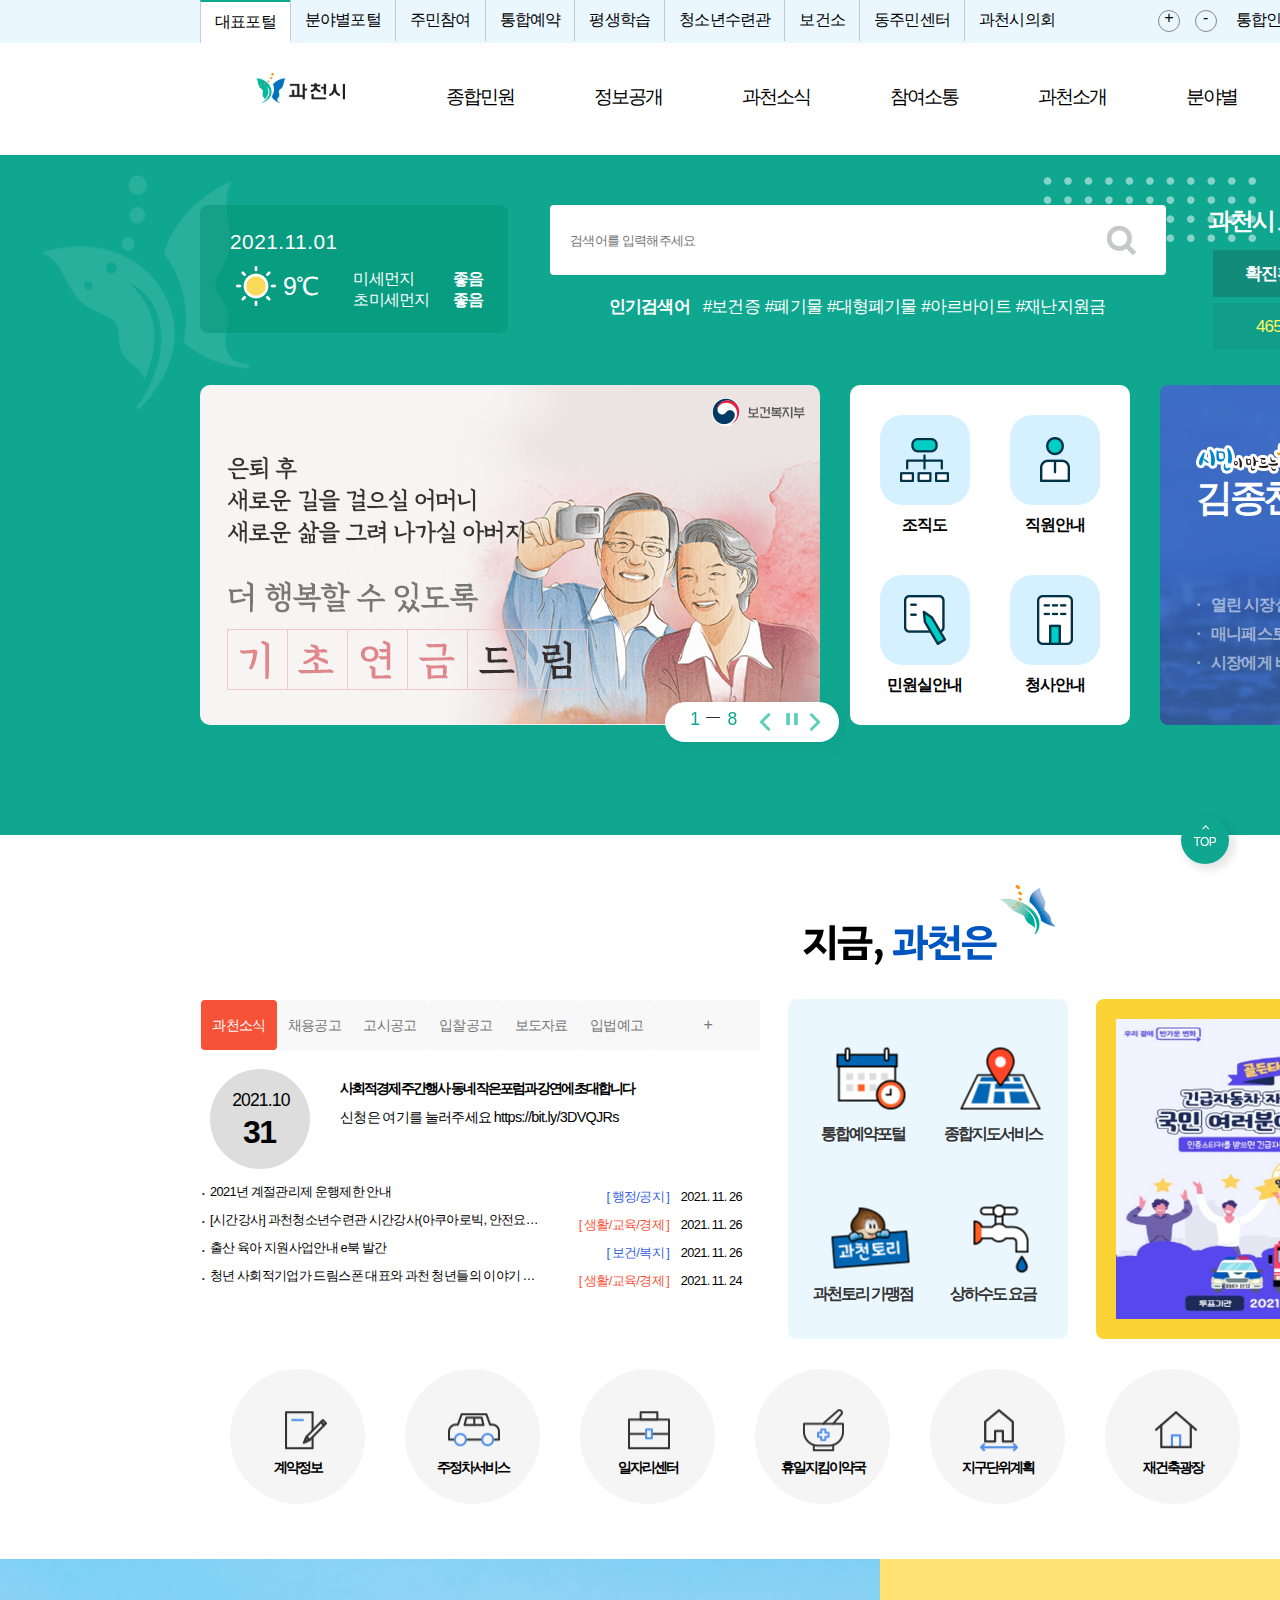
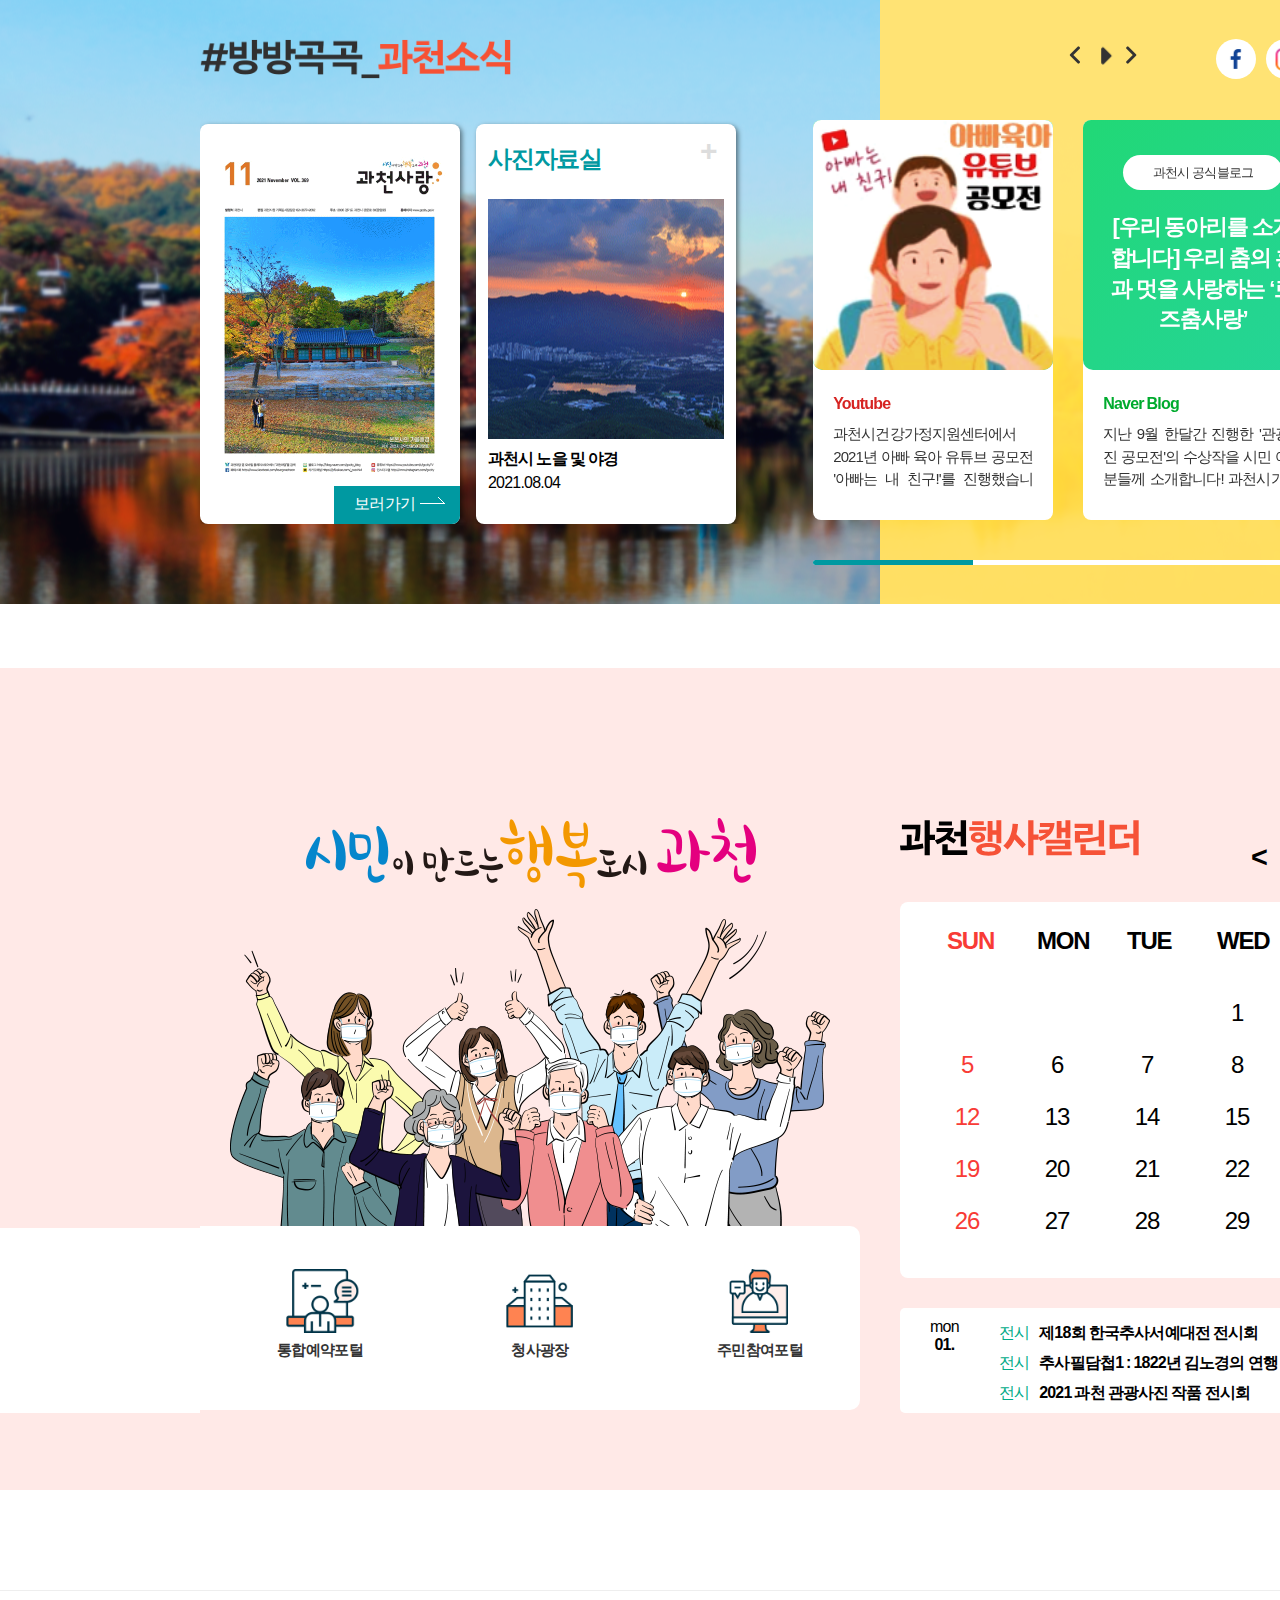
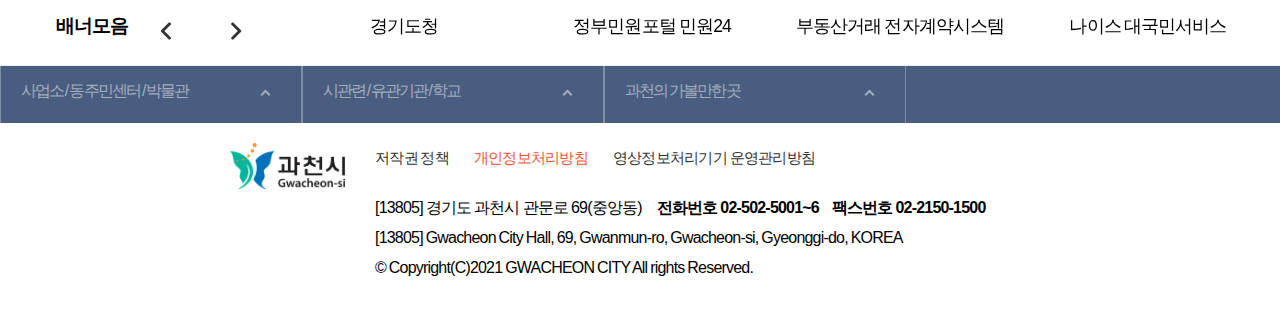
==== index.html @ 58f38789 "fist commit" ====
<!DOCTYPE html>
<html lang="ko">
<head>
    <meta charset="UTF-8">
    <meta http-equiv="X-UA-Compatible" content="IE=edge">
    <meta name="viewport" content="width=device-width, initial-scale=1.0">
    <title>과천시청</title>
    <link rel="shortcut icon" href="images/favicon.ico" type="image/x-icon">
    <link rel="stylesheet" href="https://maxcdn.bootstrapcdn.com/font-awesome/4.7.0/css/font-awesome.min.css">
    <link rel="stylesheet" href="css/reset.css">
    <link rel="stylesheet" href="js/jquery.bxslider.css">
    <link rel="stylesheet" href="css/layout.css">
    <link rel="stylesheet" href="css/style.css">
    <link rel="stylesheet" href="css/responsive.css">
    <script src="https://ajax.googleapis.com/ajax/libs/jquery/1.11.3/jquery.min.js"></script>
    <script src="js/jquery.bxslider.js"></script>
    <script src="js/calendar.js"></script>
    <script src="js/main.js"></script>
    <script src="js/responsive.js"></script>
<!--[if lt IE 9]>
<script src="js/html5shiv.js"></script>
<script src="js/responsive.js"></script>
<![endif]-->
<!-- <link rel="stylesheet" href="css/style.css"> -->
</head>
<body>
    <div id="wrap" >
        <div id="gnb_wrap">
            <div class="container cf">
                <div class="inner_wrap">
                    <div class="pos_left fl">
                        <dl class="cf">
                            <dt class="fl"><button class='hide'>포털사이트</button></dt>
                            <dd class="fl">
                                <a href="#" class="hide"><span>대표포털</span></ah>
                                <ul class="cf">
                                    <li><a href="#"><span class="on">대표포털</span></a></li>
                                    <li><a href="#"><span>분야별포털</span></a></li>
                                    <li><a href="#"><span>주민참여</span></a></li>
                                    <li><a href="#"><span>통합예약</span></a></li>
                                    <li><a href="#"><span>평생학습</span></a></li>
                                    <li><a href="#"><span>청소년수련관</span></a></li>
                                    <li><a href="#"><span>보건소</span></a></li>
                                    <li><a href="#"><span>동주민센터</span></a></li>
                                    <li><a href="#"><span>과천시의회</span></a></li>
                                </ul>
                            </dd>
                        </dl>           
                    </div>
                    <div class="pos_right fr">
                        <div class="zoom_control fl">
                            <a href="#"><span>+</span></a>
                            <a href="#"><span>-</span></a>
                        </div>
                        <ul class="gnb_func fr cf">
                            <li class="fl"><a href="#"><span>통합인증</span></a></li>
                            <li class="fl"><a href="#"><span>이용안내</span></a></li>
                            <li class="fl"><a href="#"><span>자주찾는메뉴</span></a></li>
                            <li class="fl">
                                <div class="gnb_nav fr close">
                                    <dl>
                                        <dt>
                                            <button>
                                                언어선택
                                            </button>
                                        </dt>
                                        <dd class="hide">
                                            <ul class="cf">
                                                <li><a href="#"><span>English</span></a></li>
                                                <li><a href="#"><span>中国语</span></a></li>
                                                <li><a href="#"><span>日本語</span></a></li>
                                            </ul>
                                        </dd>
                                    </dl>
                                </div>
                            </li>
                        </ul>
                        
                    </div>
                </div>
            </div>
        </div><!-- <end> gnb_wrap -->
        <div id="header">
            <div class="container">
                <div class="inner_wrap">
                    <div id="nav" class="cf">
                        <div id="lnb_wrap" class="lnb_wrap cf">
                            <div class="left_side">

                                <h1 class="logo fl"><a href="#"><span>과천시청</span></a></h1>
                                <h2 class="blind">
                                메뉴구성</h2>
                                    
                                    <div class="blind">
                                        <span>통화인증</span>
                                        <span>이용안내</span>
                                        <span>자주찾는메뉴</span>
                                        <span class="on">언어선택</span>
                                    </div>

                                <ul class="menu_depth1 fl cf">
                                    <li class="menu01 depth1_li fl"><a href="#"><span class="li-depth01">종합민원</span></a>
                                        <div class="inner_menu">
                                            <div class="inner">
                                                <div class="main_tit">
                                                    <h3>종합민원</h3>
                                                    <span>시민이 만드는 행복도시 과천!</span>
                                                </div>
                                                <div class="menu_depth2 cf">
                                                    <div class="depth2_list01">
                                                        <div class="depth2_tit fl"><a href="#"><span class="tit">민원안내</span></a></div>
                                                        <ul class="fl">
                                                            <li class="depth3 fl"><a href="#"><span>업무별전화번호</span></a></li>
                                                            <li class="depth3 fl"><a href="#"><span>민원실 안내</span></a></li>
                                                            <li class="depth3 fl"><a href="#"><span>무인발급기이용안내</span></a></li>
                                                            <li class="depth3 fl"><a href="#"><span>주민등록민원</span></a></li>
                                                            <li class="depth3 fl"><a href="#"><span>어디서나 민원</span></a></li>
                                                            <li class="depth3 fl"><a href="#"><span>가족관계등록민원</span></a></li>
                                                            <li class="depth3 fl"><a href="#"><span>아름다운 배려창구 및 사전심사청구제</span></a></li>
                                                            <li class="depth3 fl"><a href="#"><span>정보통신사용전검사</span></a></li>
                                                            <li class="depth3 fl"><a href="#"><span>민원서식자료실</span></a></li>
                                                            <li class="depth3 fl"><a href="#"><span>민원처리에 관한 법률</span></a></li>
                                                        </ul>
                                                    </div>
                                                    <div class="depth2_list02">
                                                        <div class="depth2_tit fl"><a href="#"><span class="tit">여권민원</span></a></div>
                                                        <ul class="fl">
                                                            <li class="depth3 fl">
                                                                <a href="#"><span> 여권발급안내</span></a>
                                                            </li>
                                                            <li class="depth3 fl">
                                                                <a href="#"><span> 사진규정</span></a>
                                                            </li>
                                                            <li class="depth3 fl">
                                                                <a href="#"><span> 여권재발급</span></a>
                                                            </li>
                                                            <li class="depth3 fl">
                                                                <a href="#"><span> 여권기재사항변경</span></a>
                                                            </li>
                                                            <li class="depth3 fl">
                                                                <a href="#"><span> 여권신청/습득조회</span></a>
                                                            </li>
                                                            <li class="depth3 fl">
                                                                <a href="#"><span> 여권서식</span></a>
                                                            </li>
                                                            <li class="depth3 fl">
                                                                <a href="#"><span> 비자발급안내</span></a>
                                                            </li>
                                                        </ul>
                                                    </div>
                                                    <div class="depth2_list03">
                                                        <div class="depth2_tit fl"><a href="#"><span class="tit">차량등록</span></a></div>
                                                        <ul class="fl">
                                                        </ul>
                                                    </div>
                                                    <div class="depth2_list04">
                                                        <div class="depth2_tit fl"><a href="#"><span class="tit">민원상담신고</span></a></div>
                                                        <ul class="fl">
                                                            <li class="depth3 fl"><a href="#"><span>민원상담신고 </span></a></li>
                                                            <li class="depth3 fl"><a href="#"><span>무료 민원 상담 신청 </span></a></li>
                                                            <li class="depth3 fl"><a href="#"><span> 행정규제 개혁</span></a></li>
                                                            <li class="depth3 fl"><a href="#"><span> 공직자갑질·부조리신고</span></a></li>
                                                            <li class="depth3 fl"><a href="#"><span> 청탁금지법위반신고</span></a></li>
                                                            <li class="depth3 fl"><a href="#"><span> 공익신고</span></a></li>
                                                            <li class="depth3 fl"><a href="#"><span> 클린신고센터(공무원전용신고센터)</span></a></li>
                                                            <li class="depth3 fl"><a href="#"><span> 예산낭비신고센터</span></a></li>
                                                            <li class="depth3 fl"><a href="#"><span> 환경신문고</span></a></li>
                                                            <li class="depth3 fl"><a href="#"><span>부동산 불법거래 신고 </span></a></li>
                                                            <li class="depth3 fl"><a href="#"><span> 과거사 진실규명 신청</span></a></li>
                                                        </ul>
                                                    </div>
                                                    <div class="depth2_list05">
                                                        <div class="depth2_tit fl"><a href="#"><span class="tit">전자민원</span></a></div>
                                                        <ul class="fl">
                                                            <li class="depth3 fl">
                                                                <a href="#"><span>전자민원 안내 </span></a>
                                                            </li>
                                                            <li class="depth3 fl">
                                                                <a href="#"><span>정부24 </span></a>
                                                            </li>
                                                            <li class="depth3 fl">
                                                                <a href="#"><span> 문서24</span></a>
                                                            </li>
                                                            <li class="depth3 fl">
                                                                <a href="#"><span> 국민신문고</span></a>
                                                            </li>
                                                            <li class="depth3 fl">
                                                                <a href="#"><span>안전신문고 </span></a>
                                                            </li>
                                                            <li class="depth3 fl">
                                                                <a href="#"><span>서식민원 처리공개 </span></a>
                                                            </li>
                                                            <li class="depth3 fl">
                                                                <a href="#"><span>새올전자민원창구 </span></a>
                                                            </li>
                                                            <li class="depth3 fl">
                                                                <a href="#"><span> 온라인 행정심판</span></a>
                                                            </li>
                                                        </ul>
                                                    </div>
                                                </div>
                                            </div>
                                        </div>
                                    </li> 
                                    <li class="menu02 depth1_li fl"><a href="#"><span class="li-depth01">정보공개</span></a>
                                        <div class="inner_menu">
                                            <div class="inner">
                                                <div class="main_tit">
                                                    <h3>정보공개</h3>
                                                    <span>시민이 만드는 행복도시 과천!</span>
                                                </div>
                                                <div class="menu_depth2 cf">
                                                    <div class="depth2_lsit01">
                                                        <div class="depth2_tit fl"><a href="#"><span>행정정보</span></a></div>
                                                        <ul class="fl">
                                                            <li class="depth3 fl">
                                                                <a href="#"><span>주요업무 시행계획 및 추진상황</span></a>
                                                            </li>
                                                            <li class="depth3 fl">
                                                                <a href="#"><span>행정정보공개 제도 안내</span></a>
                                                            </li>
                                                            <li class="depth3 fl">
                                                                <a href="#"><span>행정정보공개 목록</span></a>
                                                            </li>
                                                            <li class="depth3 fl">
                                                                <a href="#"><span>행정정보공개 신청 </span></a>
                                                            </li>
                                                            <li class="depth3 fl">
                                                                <a href="#"><span>사전정보공표 </span></a>
                                                            </li>
                                                            <li class="depth3 fl">
                                                                <a href="#"><span> 정보 목록(과천시 보유문서)</span></a>
                                                            </li>
                                                            <li class="depth3 fl">
                                                                <a href="#"><span>위원회 공개 </span></a>
                                                            </li>
                                                            <li class="depth3 fl">
                                                                <a href="#"><span> 감사결과 공개</span></a>
                                                            </li>
                                                            <li class="depth3 fl">
                                                                <a href="#"><span> 조직정보 공개</span></a>
                                                            </li>
                                                            <li class="depth3 fl">
                                                                <a href="#"><span> 공청회 결과보고</span></a>
                                                            </li>
                                                            <li class="depth3 fl">
                                                                <a href="#"><span> 행정심판 재결결과</span></a>
                                                            </li>
                                                            <li class="depth3 fl">
                                                                <a href="#"><span> 성과관리 평가결과</span></a>
                                                            </li>
                                                            <li class="depth3 fl">
                                                                <a href="#"><span> 행정서비스헌장</span></a>
                                                            </li>
                                                        </ul>
                                                    </div>
                                                    <div class="depth2_lsit02">
                                                        <div class="depth2_tit fl"><a href="#"><span>계약정보</span></a></div>
                                                        <ul class="fl">
                                                            <li class="depth3 fl">
                                                                <a href="#"><span>발주계획</span></a>
                                                            </li>
                                                            <li class="depth3 fl">
                                                                <a href="#"><span>자체발주계획</span></a>
                                                            </li>
                                                            <li class="depth3 fl">
                                                                <a href="#"><span>사전규격 공개</span></a>
                                                            </li>
                                                            <li class="depth3 fl">
                                                                <a href="#"><span>입찰정보</span></a>
                                                            </li>
                                                            <li class="depth3 fl">
                                                                <a href="#"><span>계약정보</span></a>
                                                            </li>
                                                            <li class="depth3 fl">
                                                                <a href="#"><span>대금지급</span></a>
                                                            </li>
                                                            <li class="depth3 fl">
                                                                <a href="#"><span>공기업특별회계</span></a>
                                                            </li>
                                                            <li class="depth3 fl">
                                                                <a href="#"><span>제안서평가점수공개</span></a>
                                                            </li>
                                                            <li class="depth3 fl">
                                                                <a href="#"><span>계약자료실</span></a>
                                                            </li>
                                                            <li class="depth3 fl">
                                                                <a href="#"><span>국가종합전자조달</span></a>
                                                            </li>
                                                        </ul>
                                                    </div>
                                                    <div class="depth2_lsit03">
                                                        <div class="depth2_tit fl"><a href="#"><span>재정정보</span></a></div>
                                                        <ul class="fl">
                                                            <li class="depth3 fl">
                                                                <a href="#"><span>재정공시</span></a>
                                                            </li>
                                                            <li class="depth3 fl">
                                                                <a href="#"><span>예산현황(예산서)</span></a>
                                                            </li>
                                                            <li class="depth3 fl">
                                                                <a href="#"><span>결산현황(결산서)</span></a>
                                                            </li>
                                                            <li class="depth3 fl">
                                                                <a href="#"><span>자금운용현황</span></a>
                                                            </li>
                                                            <li class="depth3 fl">
                                                                <a href="#"><span>세입현황</span></a>
                                                            </li>
                                                            <li class="depth3 fl">
                                                                <a href="#"><span>세출현황</span></a>
                                                            </li>
                                                            <li class="depth3 fl">
                                                                <a href="#"><span>지출정보</span></a>
                                                            </li>
                                                            <li class="depth3 fl">
                                                                <a href="#"><span>업무추진비</span></a>
                                                            </li>
                                                            <li class="depth3 fl">
                                                                <a href="#"><span>예산자료실</span></a>
                                                            </li>
                                                            <li class="depth3 fl">
                                                                <a href="#"><span>공공시설 운영현황</span></a>
                                                            </li>
                                                            <li class="depth3 fl">
                                                                <a href="#"><span>중기지방재정</span></a>
                                                            </li>
                                                            <li class="depth3 fl">
                                                                <a href="#"><span>투자심사</span></a>
                                                            </li>
                                                        </ul>
                                                    </div>
                                                    <div class="depth2_lsit04">
                                                        <div class="depth2_tit fl"><a href="#"><span>재정정보(공기업)</span></a></div>
                                                        <ul class="fl">
                                                            <li class="depth3 fl">
                                                                <a href="#"><span>상수도사업 특별회계</span></a>
                                                            </li>
                                                            <li class="depth3 fl">
                                                                <a href="#"><span>하수도사업 특별회계</span></a>
                                                            </li>
    
                                                        </ul>
                                                    </div>
                                                    <div class="depth2_lsit05">
                                                        <div class="depth2_tit fl"><a href="#"><span>정보열람</span></a></div>
                                                        <ul class="fl">
                                                            <li class="depth3 fl">
                                                                <a href="#"><span>자치법규정보</span></a>
                                                            </li>
                                                            <li class="depth3 fl">
                                                                <a href="#"><span>연구용역보고서</span></a>
                                                            </li>
                                                            <li class="depth3 fl">
                                                                <a href="#"><span>의회 업무보고 자료</span></a>
                                                            </li>
                                                            <li class="depth3 fl">
                                                                <a href="#"><span>공유재산 정보공개</span></a>
                                                            </li>
                                                            <li class="depth3 fl">
                                                                <a href="#"><span>월별 전력사용량</span></a>
                                                            </li>
                                                            <li class="depth3 fl">
                                                                <a href="#"><span>영조물 배상공제</span></a>
                                                            </li>
                                                            <li class="depth3 fl">
                                                                <a href="#"><span>개인정보목적 외 이용·제3자제공</span></a>
                                                            </li>
                                                        </ul>
                                                    </div>
                                                    <div class="depth2_lsit06">
                                                        <div class="depth2_tit fl"><a href="#"><span>정책실명제</span></a></div>
                                                        <ul class="fl">
                                                            <li class="depth3 fl"><a href="#"><span>정책실명제도 안내</span></a></li>
                                                            <li class="depth3 fl"><a href="#"><span>정책실명제 공개목록</span></a></li>
                                                            <li class="depth3 fl"><a href="#"><span>국민신청실명제</span></a></li>
                                                        </ul>
                                                    </div>
                                                    <div class="depth2_lsit06">
                                                        <div class="depth2_tit fl"><a href="#"><span>지방공기업</span></a></div>
                                                        <ul class="fl">
                                                            <li class="depth3 fl"><a href="#"><span>지방공기업이란</span></a></li>
                                                            <li class="depth3 fl"><a href="#"><span>지방공기업현황</span></a></li>
                                                            <li class="depth3 fl"><a href="#"><span>국민신청실명제</span></a></li>
                                                        </ul>
                                                    </div>
                                                    <div class="depth2_lsit06">
                                                        <div class="depth2_tit fl"><a href="#"><span>과천통계</span></a></div>
                                                        <ul class="fl">
                                                            <li class="depth3 fl"><a href="#"><span>주민등록 인구현황</span></a></li>
                                                            <li class="depth3 fl"><a href="#"><span>통계조사보고서</span></a></li>
                                                            <li class="depth3 fl"><a href="#"><span>과천통계DB</span></a></li>
                                                            <li class="depth3 fl"><a href="#"><span>인사통계</span></a></li>
                                                            <li class="depth3 fl"><a href="#"><span>경기도 민생범죄통계</span></a></li>
                                                        </ul>
                                                    </div>
                                                    <div class="depth2_lsit06">
                                                        <div class="depth2_tit fl"><a href="#"><span>공공데이터제공</span></a></div>
                                                        <ul class="fl">
                                                            <li class="depth3 fl"><a href="#"><span>공공데이터 제공 안내</span></a></li>
                                                            <li class="depth3 fl"><a href="#"><span>공공데이터포털</span></a></li>
                                                            <li class="depth3 fl"><a href="#"><span>지방행정개방포털</span></a></li>
                                                            <li class="depth3 fl"><a href="#"><span>경기도 공공데이터공개포털</span></a></li>
                                                        </ul>
                                                    </div>
                                                </div>
                                            </div>
                                        </div>
                                    </li> 
                                    <li class="menu03 depth1_li fl"><a href="#"><span class="li-depth01">과천소식</span></a>
                                        <div class="inner_menu">
                                            <div class="inner">
                                                <div class="main_tit">
                                                    <h3>과천소식</h3>
                                                    <span>시민이 만드는 행복도시 과천!</span>
                                                </div>
                                                <div class="menu_depth2 cf">
                                                    <div class="depth2_lsit01">
                                                        <div class="depth2_tit fl"><a href="#"><span>알림마당</span></a></div>
                                                        <ul class="fl">
                                                            <li class="depth3 fl">
                                                                <a href="#"><span>과천소식</span></a>
                                                            </li>
                                                            <li class="depth3 fl">
                                                                <a href="#"><span>행사일정</span></a>
                                                            </li>
                                                            <li class="depth3 fl">
                                                                <a href="#"><span>채용정보</span></a>
                                                            </li>
                                                            <li class="depth3 fl">
                                                                <a href="#"><span>고시/공고</span></a>
                                                            </li>
                                                            <li class="depth3 fl">
                                                                <a href="#"><span>입법예고</span></a>
                                                            </li>
                                                            <li class="depth3 fl">
                                                                <a href="#"><span>입찰공고</span></a>
                                                            </li>
                                                            <li class="depth3 fl">
                                                                <a href="#"><span>보도자료</span></a>
                                                            </li>
                                                        </ul>
                                                    </div>
                                                    <div class="depth2_lsit02">
                                                        <div class="depth2_tit fl"><a href="#"><span>관천 사진자료실</span></a></div>
                                                        <ul class="fl"></ul>
                                                    </div>
                                                    <div class="depth2_lsit03">
                                                        <div class="depth2_tit fl"><a href="#"><span>시정간행물</span></a></div>
                                                        <ul class="fl">
                                                            <li class="depth3 fl">
                                                                <a href="#"><span>시정소식지</span></a>
                                                            </li>
                                                            <li class="depth3 fl">
                                                                <a href="#"><span>시보</span></a>
                                                            </li>
                                                            <li class="depth3 fl">
                                                                <a href="#"><span>시정백서</span></a>
                                                            </li>
                                                            <li class="depth3 fl">
                                                                <a href="#"><span>온라인반상회</span></a>
                                                            </li>
                                                            <li class="depth3 fl">
                                                                <a href="#"><span>과천 생활안내</span></a>
                                                            </li>
                                                        </ul>
                                                    </div>
                                                    <div class="depth2_lsit04">
                                                        <div class="depth2_tit fl"><a href="#"><span>코로나19 신속 대응</span></a></div>
                                                        <ul class="fl">
                                                            <li class="depth3 fl">
                                                                <a href="#"><span>확진자 동선 공개</span></a>
                                                            </li>
                                                            <li class="depth3 fl">
                                                                <a href="#"><span>코로나19 관련 신속 대응</span></a>
                                                            </li>
                                                            <li class="depth3 fl">
                                                                <a href="#"><span>선별진료소 운영</span></a>
                                                            </li>
                                                            <li class="depth3 fl">
                                                                <a href="#"><span>예방수칙 및 Q&A</span></a>
                                                            </li>
                                                            <li class="depth3 fl">
                                                                <a href="#"><span>안심콜(식품·공중위생업소)</span></a>
                                                            </li>
                                                        </ul>
                                                    </div>
                                                </div>
                                            </div>
                                        </div>
                                    </li> 
                                    <li class="menu04 depth1_li fl"><a href="#"><span class="li-depth01">참여소통</span></a>
                                        <div class="inner_menu">
                                            <div class="inner">
                                                <div class="main_tit">
                                                    <h3>참여소통</h3>
                                                    <span>시민이 만드는 행복도시 과천!</span>
                                                </div>
                                                <div class="menu_depth2 cf">
                                                    <div class="depth2_lsit01">
                                                        <div class="depth2_tit fl"><a href="#"><span>주민참여포털</span></a></div>
                                                        <ul class="fl"></ul>
                                                    </div>
                                                    <div class="depth2_lsit02">
                                                        <div class="depth2_tit fl"><a href="#"><span>열린게시판</span></a></div>
                                                        <ul class="fl">
                                                            <li class="depth3 fl">
                                                                <a href="#"><span>자유게시판</span></a>
                                                            </li>
                                                            <li class="depth3 fl">
                                                                <a href="#"><span>칭찬합시다</span></a>
                                                            </li>
                                                            <li class="depth3 fl">
                                                                <a href="#"><span>친절공미원</span></a>
                                                            </li>
                                                        </ul>
                                                    </div>
                                                    <div class="depth2_lsit03">
                                                        <div class="depth2_tit fl"><a href="#"><span>적극행정</span></a></div>
                                                        <ul class="fl">
                                                            <li class="depth3 fl">
                                                                <a href="#"><span>적극행정과 소극행정</span></a>
                                                            </li>
                                                            <li class="depth3 fl">
                                                                <a href="#"><span>적극행정 지원제도</span></a>
                                                            </li>
                                                            <li class="depth3 fl">
                                                                <a href="#"><span>적극행정 우수공무원 추천창구</span></a>
                                                            </li>
                                                        </ul>
                                                    </div>
                                                    <div class="depth2_lsit04">
                                                        <div class="depth2_tit fl"><a href="#"><span>과천시 인재은행</span></a></div>
                                                        <ul class="fl"></ul>
                                                    </div>
                                                    <div class="depth2_lsit05">
                                                        <div class="depth2_tit fl"><a href="#"><span>창의아이디어</span></a></div>
                                                        <ul class="fl">
                                                            <li class="depth3 fl">
                                                                <a href="#"><span>창의아이디어안내</span></a>
                                                            </li>
                                                            <li class="depth3 fl">
                                                                <a href="#"><span>창의아이디어제안</span></a>
                                                            </li>
                                                            <li class="depth3 fl">
                                                                <a href="#"><span>나의창의아이디어보기</span></a>
                                                            </li>
                                                            <li class="depth3 fl">
                                                                <a href="#"><span>채택제안 목록</span></a>
                                                            </li>
                                                        </ul>
                                                    </div>
                                                    <div class="depth2_lsit06">
                                                        <div class="depth2_tit fl"><a href="#"><span>행정모니터</span></a></div>
                                                        <ul class="fl">
                                                            <li class="depth3 fl">
                                                                <a href="#"><span>행정모니터</span></a>
                                                            </li>
                                                            <li class="depth3 fl">
                                                                <a href="#"><span>행정모니터 결과 공개</span></a>
                                                            </li>
                                                        </ul>
                                                    </div>
                                                    <div class="depth2_lsit07">
                                                        <div class="depth2_tit fl"><a href="#"><span>과천미래비전자문위원회</span></a></div>
                                                        <ul class="fl"></ul>
                                                    </div>
                                                </div>
                                            </div>
                                        </div>
                                    </li> 
                                    <li class="menu05 depth1_li fl"><a href="#"><span class="li-depth01">과천소개</span></a>
                                        <div class="inner_menu">
                                            <div class="inner">
                                                <div class="main_tit">
                                                    <h3>과천소개</h3>
                                                    <span>시민이 만드는 행복도시 과천!</span>
                                                </div>
                                                <div class="menu_depth2 cf">
                                                    <div class="depth2_lsit01">
                                                        <div class="depth2_tit fl"><a href="#"><span>열린시장실</span></a></div>
                                                        <ul class="fl"></ul>
                                                    </div>
                                                    <div class="depth2_lsit02">
                                                        <div class="depth2_tit fl"><a href="#"><span>시청안내</span></a></div>
                                                        <ul class="fl">
                                                            <li class="depth3 fl">
                                                                <a href="#"><span>조직도</span></a>
                                                            </li>
                                                            <li class="depth3 fl">
                                                                <a href="#"><span>업무/직원안내</span></a>
                                                            </li>
                                                            <li class="depth3 fl">
                                                                <a href="#"><span>청사안내</span></a>
                                                            </li>
                                                            <li class="depth3 fl">
                                                                <a href="#"><span>오시는 길</span></a>
                                                            </li>
                                                        </ul>
                                                    </div>
                                                    <div class="depth2_lsit03">
                                                        <div class="depth2_tit fl"><a href="#"><span>어제와오늘</span></a></div>
                                                        <ul class="fl">
                                                            <li class="depth3 fl"><a href="#"><span>연혁</span></a></li>
                                                            <li class="depth3 fl"><a href="#"><span>일반현황</span></a></li>
                                                            <li class="depth3 fl"><a href="#"><span>지명유래</span></a></li>
                                                            <li class="depth3 fl"><a href="#"><span>인물</span></a></li>
                                                        </ul>
                                                    </div>
                                                    <div class="depth2_lsit04">
                                                        <div class="depth2_tit fl"><a href="#"><span>과천비전2040</span></a></div>
                                                        <ul class="fl"></ul>
                                                    </div>
                                                    <div class="depth2_lsit05">
                                                        <div class="depth2_tit fl"><a href="#"><span>과천상징</span></a></div>
                                                        <ul class="fl">
                                                            <li class="depth3 fl"><a href="#"><span>시정구호 및 방침</span></a></li>
                                                            <li class="depth3 fl"><a href="#"><span>상징물</span></a></li>
                                                            <li class="depth3 fl"><a href="#"><span>과천시가</span></a></li>
                                                            <li class="depth3 fl"><a href="#"><span>과천시민현장</span></a></li>
                                                            <li class="depth3 fl"><a href="#"><span>자매도시</span></a></li>
                                                        </ul>
                                                    </div>
                                                    <div class="depth2_lsit06">
                                                        <div class="depth2_tit fl"><a href="#"><span>주민센터안내</span></a></div>
                                                        <ul class="fl"></ul>
                                                    </div>
                                                </div>
                                            </div>
                                        </div>
                                    </li> 
                                    <li class="menu06 depth1_li fl"><a href="#"><span class="li-depth01">분야별</span></a>
                                        <div class="inner_menu">
                                            <div class="inner">
                                                <div class="main_tit">
                                                    <h3>분야별</h3>
                                                    <span>시민이 만드는 행복도시 과천!</span>
                                                </div>
                                                <div class="menu_depth2 cf">
                                                    <ul>
                                                        <li class="item01"><a href="#"><em><img src="images/Field_menu_01.png" alt="기업/경제"></em></a>
                                                            <span>기업/경제</span></li>
                                                        <li class="item02"><a href="#"><em><img src="images/Field_menu_02.png" alt="교육/복지"></em></a>
                                                            <span>교육/복지</span></li>
                                                        <li class="item03"><a href="#"><em><img src="images/Field_menu_03.png" alt="도시/부동산"></em></a>
                                                            <span>도시/부동산</span></li>
                                                        <li class="item04"><a href="#"><em><img src="images/Field_menu_04.png" alt="차량/교통"></em></a>
                                                            <span>차량/교통</span></li>
    
                                                        <li class="item05 cb"><a href="#"><em><img src="images/Field_menu_05.png" alt="보건/위생"></em></a>
                                                            <span>보건/위생</span></li>
                                                        <li class="item06"><a href="#"><em><img src="images/Field_menu_06.png" alt="환경/생활"></em></a>
                                                            <span>환경/생활</span></li>
                                                        <li class="item07"><a href="#"><em><img src="images/Field_menu_07.png" alt="안전/민방위"></em></a>
                                                            <span>안전/민방위</span></li>
                                                        <li class="item08"><a href="#"><em><img src="images/Field_menu_08.png" alt="문화/관광/체육"></em></a>
                                                            <span>문화/관광/체육</span></li>
                                                    </ul>
                                                </div>
                                            </div>
                                        </div>
                                    </li>
                                    
                                </ul>
                            </div>
                            <div class="right_side">
                                <div class="aside fl">
                                    <button class="mymenu"><span>나만의메뉴</span></button>
                                    <button class="open_search"><span>검색</span></button>
                                    <a href="#" class="site_map">
                                        <span class="hide">사이트맵</span>
                                        <span></span>
                                        <span></span>
                                        <span></span>
                                    </a>
                                </div><!-- aside -->
                            </div>
                        </div><!-- lnb_wrap -->
                    </div>
                </div>
            </div>
        </div><!-- <end> header -->
        <div id="main_content">
                    <div class="visual_wrap">
                        <div class="container">
                            <div class="inner_wrap">
                                <div class="topinner cf">
                            <div class="main_weather">
                                <span class="date">
                                    2021.11.01
                                </span>
                                <div class="cf">
                                    <img src="images/img_weather_01.png" alt="맑음" class="fl">
                                    <strong class="fl">
                                         9℃
                                    </strong>
                                        <div class="dust fr">
                                            <dl>
                                                <dt>미세먼지</dt>
                                                <dd>좋음</dd>
                                                <dt>초미세먼지</dt>
                                                <dd>좋음</dd>
                                            </dl>
                                        </div>
                                </div>
                            </div>
                            <div class="main_corona">
                                <strong class="tit">과천시 코로나19 현황</strong>
                                <button>바로가기</button>
                                <table>
                                    <tr>
                                        <th>확진환자</th>
                                        <th>관내/관외</th>
                                        <th>해제/격리</th>
                                    </tr>
                                    <tr>
                                        <td><span>465명</span></td>
                                        <td><span>345명/120명</span></td>
                                        <td><span>436명/29명</span></td>
                                    </tr>
                                </table>
                            </div>
                            <div class="main_search">
                                <label class="blind" for="rsvtext">검색어 입력</label>
                                <input type="search" title="검색어입력" name="mansearch" id="rsvtext" placeholder="검색어를 입력해주세요">
                                <input type="submit" title="통합검색 새창이동" value="검색">
                                <div class="popular">
                                    <dl>
                                        <dt>인기검색어</dt>
                                        <dd>
                                            <a href="#"><span>보건증</span></a>
                                            <a href="#"><span>폐기물</span></a>
                                            <a href="#"><span>대형폐기물</span></a>
                                            <a href="#"><span>아르바이트</span></a>
                                            <a href="#"><span>재난지원금</span></a>
                                        </dd>
                                    </dl>
                                    
                                </div> 
                            </div>

                        </div>
                        <hr class="cb">
                        <div class="cf vis_intro">
                            <div class="main_slider fl">
                                <div class="slider">
                                    <ul class="cf bxslider">
                                        <li class="fl"><a href="#"><img src="images/main_slider/imgView_001.png" alt="#"></a></li>
                                        <li class="fl"><a href="#"><img src="images/main_slider/imgView_002.png" alt="#"></a></li>
                                        <li class="fl"><a href="#"><img src="images/main_slider/imgView_003.png" alt="#"></a></li>
                                        <li class="fl"><a href="#"><img src="images/main_slider/imgView_004.png" alt="#"></a></li>
                                        <li class="fl"><a href="#"><img src="images/main_slider/imgView_005.png" alt="#"></a></li>
                                        <li class="fl"><a href="#"><img src="images/main_slider/imgView_006.png" alt="#"></a></li>
                                        <li class="fl"><a href="#"><img src="images/main_slider/imgView_007.png" alt="#"></a></li>
                                        <li class="fl"><a href="#"><img src="images/main_slider/imgView_008.png" alt="#"></a></li>
                                    </ul>
                                </div>
                            </div>
                            <div class="main_quick fl">
                                <h3 class="hide">메인 퀵메뉴</h3>
                                <ul>
                                    <li class="fl"><a href="#" ><img src="images/ico_vis_quick01_off.png" alt="조직도 아이콘"><span>조직도</span></a></li>
                                    <li class="fl"><a href="#" ><img src="images/ico_vis_quick02_off.png" alt="조직도 아이콘"><span>직원안내</span></a></li>
                                    <li class="fl"><a href="#" ><img src="images/ico_vis_quick03_off.png" alt="조직도 아이콘"><span>민원실안내</span></a></li>
                                    <li class="fl"><a href="#" ><img src="images/ico_vis_quick04_off.png" alt="조직도 아이콘"><span>청사안내</span></a></li>
                                </ul>
                            </div>
                            <div class="mayor fl">
                                <span><img src="images/txt_mayor.png" alt="시민이 만드는 행복도시 과천"></span>
                                <strong class="tit">김종천입니다.</strong>
                                <ul>
                                    <li><a href="#"><span>열린 시장실</span></a></li>
                                    <li><a href="#"><span>매니페스토(공익)</span></a></li>
                                    <li><a href="#"><span>시장에게 바란다</span></a></li>
                                </ul>
                            </div>
                        </div>
                    </div>

                </div>
            </div><!-- visual_wrap -->
            <div class="board_wrap">
                <div class="container">
                    <div class="inner_wrap">
                        <div class="tit">
                            <span><img src="images/txt_board.svg" alt="지금,과천은"></span>
                        </div>
                        <div class="group">
                            <div class="mainboard">
                                <div id="board_items" class="tab_groups">
                                    <div class="board_list">
                                        <ul class="cf">
                                            <li class="new01 new_btn">
                                                <input type="radio" name="newstab" id="newstab01" checked>
                                                    <label for="newstab01" class="subtit">과천소식</label>
                                                    <div class="desc">
                                                        
                                                            <div class="desc_top cf">
                                                                <div class="date_circle fl">
                                                                    <span>2021.10</span>
                                                                    <strong>31</strong>
                                                                </div>
                                                                <div class="site_link fl">
                                                                    <a href="#">
                                                                        <span class="tit">사회적경제 주간행사 동네 작은포럼과 강연에 초대합니다  </span>
                                                                        
                                                                        <span class="content">
                                                                            신청은 여기를 눌러주세요  https://bit.ly/3DVQJRs
                                                                        </span>
                                                                    </a>
                                                                </div>
                                                            </div>
                                                        
                                                        <div class="desc_bottom">
                                                            <ul>
                                                                <li><a href="#">
                                                                    <span class="sub">
                                                                        2021년 계절관리제 운행제한 안내
                                                                    </span>
                                                                    <span class="cate ty1">
                                                                        행정/공지 
                                                                    </span>
                                                                    <span class="date">
                                                                        <span>
                                                                            2021.
                                                                        </span><span>
                                                                            11.
                                                                        </span><span>
                                                                            26
                                                                        </span>
                                                                    </span>
                                                                </a></li>
                                                                <li><a href="#">
                                                                    <span class="sub">
                                                                        [시간강사] 과천청소년수련관 시간강사(아쿠아로빅, 안전요원, 주말헬스)채용(2차) 공고                                                                    </span>
                                                                    <span class="cate ty2">
                                                                        생활/교육/경제 
                                                                    </span>
                                                                    <span class="date">
                                                                        <span>
                                                                            2021.
                                                                        </span><span>
                                                                            11.
                                                                        </span><span>
                                                                            26
                                                                        </span>
                                                                    </span>
                                                                </a></li>
                                                                <li><a href="#">
                                                                    <span class="sub">
                                                                        출산 육아 지원사업안내 e북 발간                                                                    </span>
                                                                    <span class="cate ty1">
                                                                        보건/복지 
                                                                    </span>
                                                                    <span class="date">
                                                                        <span>
                                                                            2021.
                                                                        </span><span>
                                                                            11.
                                                                        </span><span>
                                                                            26
                                                                        </span>
                                                                    </span>
                                                                </a></li>
                                                                <li><a href="#">
                                                                    <span class="sub">
                                                                        청년 사회적기업가 드림스폰 대표와 과천 청년들의 이야기 마당에 초대합니다                                                                    </span>
                                                                    <span class="cate ty2">
                                                                        생활/교육/경제 
                                                                    </span>
                                                                    <span class="date">
                                                                        <span>
                                                                            2021.
                                                                        </span><span>
                                                                            11.
                                                                        </span><span>
                                                                            24
                                                                        </span>
                                                                    </span>
                                                                </a></li>
                                                            </ul>
                                                        </div>
                                                    </div>
                                                    <div class="date"><!-- 자바스크립트로 오늘 날짜 넣기 --></div>
                                            </li>
                                            <li class="new02 new_btn">
                                                <input type="radio" name="newstab" id="newstab02">
                                                    <label for="newstab02" class="subtit">채용공고</label>
                                                    <div class="desc">
                                                        <a href="#">
                                                            <div class="desc_top cf">
                                                                <div class="date_circle fl">
                                                                    <span>2021.11</span>
                                                                    <strong>26</strong>
                                                                </div>
                                                                <div class="site_link fl">
                                                                    <span class="tit">
                                                                        2021년 제3회 과천시 공무직 채용 실기시험 합격자 발표 및 면접시험 공고                                                                    </span>
                                                                    <span class="content">
                                                                        2021년 제3회 과천시 공무직 채용시험 실기시험 합격자 발표 및 면접시험 실시계획을 다음과 같이 공고합니다.                                                                    </span>
                                                                </div>
                                                            </div>
                                                        </a>
                                                        <div class="desc_bottom">
                                                            <ul>
                                                                <li><a href="#">
                                                                    <span class="sub">
                                                                        2022년 1단계 공공근로사업 참여자 모집                                                                   </span>
                                                                    <span class="cate hide">
                                                                        보건/복지 
                                                                    </span>
                                                                    <span class="date">
                                                                        <span>
                                                                            2021.
                                                                        </span><span>
                                                                            11.
                                                                        </span><span>
                                                                            23
                                                                        </span>
                                                                    </span>
                                                                </a></li>
                                                                <li><a href="#">
                                                                    <span class="sub">
                                                                        2021년 제6회 과천시 임기제공무원 경력경쟁채용시험(간호사) 추가합격자 공고 및 임용후보자 등록 안내
                                                                    </span>
                                                                    <span class="cate hide">
                                                                        보건/복지 
                                                                    </span>
                                                                    <span class="date">
                                                                        <span>
                                                                            2021.
                                                                        </span><span>
                                                                            11.
                                                                        </span><span>
                                                                            23
                                                                        </span>
                                                                    </span>
                                                                </a></li>
                                                                <li><a href="#">
                                                                    <span class="sub">
                                                                        2021년 제6회 과천시 임기제공무원 경력경쟁채용시험 추가합격자 공고 및 임용후보자 등록 안내
                                                                    </span>
                                                                    <span class="cate hide">
                                                                        보건/복지 
                                                                    </span>
                                                                    <span class="date">
                                                                        <span>
                                                                            2021.
                                                                        </span><span>
                                                                            11.
                                                                        </span><span>
                                                                            19
                                                                        </span>
                                                                    </span>
                                                                </a></li>
                                                                <li><a href="#">
                                                                    <span class="sub">
                                                                        2021년 제3회 과천시 공무직 채용시험 서류전형 합격자 발표 및 실기, 면접시험 공고
                                                                    </span>
                                                                    <span class="cate hide">
                                                                        보건/복지 
                                                                    </span>
                                                                    <span class="date">
                                                                        <span>
                                                                            2021.
                                                                        </span><span>
                                                                            11.
                                                                        </span><span>
                                                                            19
                                                                        </span>
                                                                    </span>
                                                                </a></li>
                                                            </ul>
                                                        </div>
                                                    </div>
                                            
                                            </li>
                                            <li class="new03 new_btn">
                                                <input type="radio" name="newstab" id="newstab03">
                                                    <label for="newstab03" class="subtit">고시공고</label>
                                                    <div class="desc">
                                                        <a href="#">
                                                            <div class="desc_top cf">
                                                                <div class="date_circle fl">
                                                                    <span>2021.11</span>
                                                                    <strong>26</strong>
                                                                </div>
                                                                <div class="site_link fl">
                                                                    <span class="tit">
                                                                        제266회 과천시의회 제2차 정례회 집회 공고
                                                                    </span>
                                                                    <span class="content">
                                                                        지방자치법 제44조 및 과천시의회 정례회의 운영 등에 관한 조례 제4조의 규정에 따라 제266회 과천시의회 제2차 정례회 집회를 다음과 같이 공고합니다.

                                                                        - 일    시 : 2021년 12월 6일(월) 10:00
                                                                        - 장    소 : 과천시의회 본회의장(의회청사 2층)
                                                                    
                                                                    붙임 : 제266회 과천시의회 제2차 정례회 집회 공고문 1부.  끝. 
                                                                    </span>                                                               
                                                                </div>
                                                            </div>
                                                        </a>
                                                        <div class="desc_bottom">
                                                            <ul>
                                                                <li><a href="#">
                                                                    <span class="sub">
                                                                        과천시 상수도 대행업자 지정 신청 공고
                                                                    </span>
                                                                    <span class="cate hide">
                                                                        보건/복지 
                                                                    </span>
                                                                    <span class="date">
                                                                        <span>
                                                                            2021.
                                                                        </span><span>
                                                                            11.
                                                                        </span><span>
                                                                            26
                                                                        </span>
                                                                    </span>
                                                                </a></li>
                                                                <li><a href="#">
                                                                    <span class="sub">
                                                                        도로명주소 부여·폐지 고시
                                                                    </span>
                                                                    <span class="cate hide">
                                                                        보건/복지 
                                                                    </span>
                                                                    <span class="date">
                                                                        <span>
                                                                            2021.
                                                                        </span><span>
                                                                            11.
                                                                        </span><span>
                                                                            26
                                                                        </span>
                                                                    </span>
                                                                </a></li>
                                                                <li><a href="#">
                                                                    <span class="sub">
                                                                        폐기물관리법위반 과태료 처분 사전통지서 및 독촉고지서 반송에 따른 공시송달 공고
                                                                    </span>
                                                                    <span class="cate hide">
                                                                        보건/복지 
                                                                    </span>
                                                                    <span class="date">
                                                                        <span>
                                                                            2021.
                                                                        </span><span>
                                                                            11.
                                                                        </span><span>
                                                                            26
                                                                        </span>
                                                                    </span>
                                                                </a></li>
                                                                <li><a href="#">
                                                                    <span class="sub">
                                                                        과천시 갈현동641 주택건설사업 입주자모집공고 알림
                                                                    </span>
                                                                    <span class="cate hide">
                                                                        보건/복지 
                                                                    </span>
                                                                    <span class="date">
                                                                        <span>
                                                                            2021.
                                                                        </span><span>
                                                                            11.
                                                                        </span><span>
                                                                            26
                                                                        </span>
                                                                    </span>
                                                                </a></li>
                                                            </ul>
                                                        </div>
                                                    </div>
                                    
                                            </li>                                            
                                            <li class="new04 new_btn">
                                                <input type="radio" name="newstab" id="newstab04">
                                                    <label for="newstab04" class="subtit">입찰공고</label>
                                                    <div class="desc">
                                                        <a href="#">
                                                            <div class="desc_top cf">
                                                                <div class="date_circle fl">
                                                                    <span>2021.11</span>
                                                                    <strong>25</strong>
                                                                </div>
                                                                <div class="site_link fl">
                                                                    <span class="tit">
                                                                        용역 사전규격 공개(2022년 공영자전거 대여소 운영 용역)
                                                                    </span>
                                                                    <span class="content">
                                                                        붙임과 같이 공고하고자 합니다.
                                                                    </span>
                                                                </div>
                                                            </div>
                                                        </a>
                                                        <div class="desc_bottom">
                                                            <ul>
                                                                <li><a href="#">
                                                                    <span class="sub">
                                                                        용역 사전규격 공개(과천지식정보타운 문화체육시설 건립 기본 및 실시설계 용역)
                                                                    </span>
                                                                    <span class="cate hide">
                                                                        보건/복지 
                                                                    </span>
                                                                    <span class="date">
                                                                        <span>
                                                                            2021.
                                                                        </span><span>
                                                                            11.
                                                                        </span><span>
                                                                            31
                                                                        </span>
                                                                    </span>
                                                                </a></li>
                                                                <li><a href="#">
                                                                    <span class="sub">
                                                                        전자공개 수의계약 견적제출 안내 공고(2022년 맑은물사업소 청소 용역)
                                                                    </span>
                                                                    <span class="cate hide">
                                                                        보건/복지 
                                                                    </span>
                                                                    <span class="date">
                                                                        <span>
                                                                            2021.
                                                                        </span><span>
                                                                            11.
                                                                        </span><span>
                                                                            31
                                                                        </span>
                                                                    </span>
                                                                </a></li>
                                                                <li><a href="#">
                                                                    <span class="sub">
                                                                        전자공개 수의계약 견적제출 안내 공고(2022년 공간정보통합관리시스템 유지관리 용역)
                                                                    </span>
                                                                    <span class="cate hide">
                                                                        보건/복지 
                                                                    </span>
                                                                    <span class="date">
                                                                        <span>
                                                                            2021.
                                                                        </span><span>
                                                                            11.
                                                                        </span><span>
                                                                            31
                                                                        </span>
                                                                    </span>
                                                                </a></li>
                                                                <li><a href="#">
                                                                    <span class="sub">
                                                                        전자공개 수의계약 견적제출 안내 공고(2022년 부림동 청사 청소 용역)
                                                                    </span>
                                                                    <span class="cate hide">
                                                                        보건/복지 
                                                                    </span>
                                                                    <span class="date">
                                                                        <span>
                                                                            2021.
                                                                        </span><span>
                                                                            11.
                                                                        </span><span>
                                                                            31
                                                                        </span>
                                                                    </span>
                                                                </a></li>
                                                            </ul>
                                                        </div>
                                                    </div>
                                                    
                                            </li>                                            
                                            <li class="new05 new_btn">
                                                <input type="radio" name="newstab" id="newstab05">
                                                    <label for="newstab05" class="subtit">보도자료</label>
                                                    <div class="desc">
                                                        <a href="#">
                                                            <div class="desc_top cf">
                                                                <div class="date_circle fl">
                                                                    <span>2021.11</span>
                                                                    <strong>05</strong>
                                                                </div>
                                                                <div class="site_link fl">
                                                                    <span class="tit">
                                                                        과천시, 정부과천청사 유휴지에서 ‘도심 속 힐링 피크닉’ 개최
                                                                    </span>
                                                                    <span class="content">
                                                                        과천시가 코로나19로 지친 시민의 일상 회복을 도모하기 위해 오는 6일 오전 10시부터 오후 10시까지 정부과천청사 앞 유휴지(중앙동6번지)에서 ‘도심 속 힐링 피크닉’을 개최한다고 4일 밝혔다.
                                                                        이날 행사에는 개인 텐트나 돗자리를 지참하는 시민 누구나 참여할 수 있다.
                                                                        시는 코로나19 방역지침을 준수한 가운데 행사를 진행하며, 참여자 수기 명부와 손소독제 등을 비치하고, 체온 측정을 실시할 예정이다. 
                                                                        텐트와 돗자리도 5m 간격을 두고 설치할 수 있도록 한다.
                                                                        현장에서는 도시락 및 배달 음식을 자유롭게 먹을 수 있다.
                                                                        김종천 과천시장은 “시민과 한마음 한뜻으로 주택공급계획 철회를 이끌어낸 유휴지에서 다시 시민들과 함께 즐길 수 있는 행사를 마련하게 돼 더욱 기쁘고 뜻깊게 생각한다”며 “앞으로도 유휴지가 시민 모두를 위한 공간으로 쓰일 수 있도록 최선을 다해 노력하겠다”고 말했다. 

                                                                    </span>
                                                                </div>
                                                            </div>
                                                        </a>
                                                        <div class="desc_bottom">
                                                            <ul>
                                                                <li><a href="#">
                                                                    <span class="sub">
                                                                        과천시, 평생학습동아리 온라인 홍보로 평생학습에 대한 시민 관심 높여
                                                                    </span>
                                                                    <span class="cate hide">
                                                                        보건/복지 
                                                                    </span>
                                                                    <span class="date">
                                                                        <span>
                                                                            2021.
                                                                        </span><span>
                                                                            11.
                                                                        </span><span>
                                                                            05
                                                                        </span>
                                                                    </span>
                                                                </a></li>
                                                                <li><a href="#">
                                                                    <span class="sub">
                                                                        과천시, ‘2021 음악과 영화의 만남’ 5일과 6일 이틀간 개최…“시민에게 위로와 활력 되기를”
                                                                    </span>
                                                                    <span class="cate hide">
                                                                        보건/복지 
                                                                    </span>
                                                                    <span class="date">
                                                                        <span>
                                                                            2021.
                                                                        </span><span>
                                                                            11.
                                                                        </span><span>
                                                                            05
                                                                        </span>
                                                                    </span>
                                                                </a></li>
                                                                <li><a href="#">
                                                                    <span class="sub">
                                                                        김종천 과천시장 ‘GTX-C 원안 이행’과 ‘무주택 시민을 위한 청약제도 개선’ 위해 국토부 방문
                                                                    </span>
                                                                    <span class="cate hide">
                                                                        보건/복지 
                                                                    </span>
                                                                    <span class="date">
                                                                        <span>
                                                                            2021.
                                                                        </span><span>
                                                                            11.
                                                                        </span><span>
                                                                            05
                                                                        </span>
                                                                    </span>
                                                                </a></li>
                                                                <li><a href="#">
                                                                    <span class="sub">
                                                                        과천시 과천동새마을부녀회, 경로당에 삼계탕 전달
                                                                    </span>
                                                                    <span class="cate hide">
                                                                        보건/복지 
                                                                    </span>
                                                                    <span class="date">
                                                                        <span>
                                                                            2021.
                                                                        </span><span>
                                                                            11.
                                                                        </span><span>
                                                                            05
                                                                        </span>
                                                                    </span>
                                                                </a></li>
                                                            </ul>
                                                        </div>
                                                    </div>
                                            </li>                                            
                                            <li class="new06 new_btn">
                                                <input type="radio" name="newstab" id="newstab06">
                                                    <label for="newstab06" class="subtit">입법예고</label>
                                                    <div class="desc">
                                                        <a href="#">
                                                            <div class="desc_top cf">
                                                                <div class="date_circle fl">
                                                                    <span>2021.11</span>
                                                                    <strong>26</strong>
                                                                </div>
                                                                <div class="site_link fl">
                                                                    <span class="tit">
                                                                        과천시 주민조례발안에 관한 조례안 입법예고
                                                                    </span>
                                                                    <span class="content">
                                                                        1.「과천시 여성청소년 보건위생물품 지원에 관한 조례 제정안」에 대하여 「과천시 자치법규안 입법예고 조례」제2조의 규정에 따라 그 취지와 주요 내용을 미리 알려 주민 여러분의 의견을 듣고자 붙임과 같이 입법예고 하오니, 

                                                                        2. 의견이 있는 개인 및 단체에서는 2021. 11. 16.(화)까지 의견을 제출하여 주시고, 기획감사담당관(홍보팀)에서는 과천시보에 게재하여 주시기 바랍니다.
                                                                    </span>
                                                                </div>
                                                            </div>
                                                        </a>
                                                        <div class="desc_bottom">
                                                            <ul>
                                                                <li><a href="#">
                                                                    <span class="sub">
                                                                        과천시 공유재산 관리 조례 일부개정조례안 입법예고
                                                                    </span>
                                                                    <span class="cate hide">
                                                                        보건/복지 
                                                                    </span>
                                                                    <span class="date">
                                                                        <span>
                                                                            2021.
                                                                        </span><span>
                                                                            11.
                                                                        </span><span>
                                                                            26
                                                                        </span>
                                                                    </span>
                                                                </a></li>
                                                                <li><a href="#">
                                                                    <span class="sub">
                                                                        과천시 입영지원금 지급 조례안 입법예고
                                                                    </span>
                                                                    <span class="cate hide">
                                                                        보건/복지 
                                                                    </span>
                                                                    <span class="date">
                                                                        <span>
                                                                            2021.
                                                                        </span><span>
                                                                            11.
                                                                        </span><span>
                                                                            26
                                                                        </span>
                                                                    </span>
                                                                </a></li>
                                                                <li><a href="#">
                                                                    <span class="sub">
                                                                        과천시 예비비 지출 승인에 관한 조례안 입법예고
                                                                    </span>
                                                                    <span class="cate hide">
                                                                        보건/복지 
                                                                    </span>
                                                                    <span class="date">
                                                                        <span>
                                                                            2021.
                                                                        </span><span>
                                                                            11.
                                                                        </span><span>
                                                                            26
                                                                        </span>
                                                                    </span>
                                                                </a></li>
                                                                <li><a href="#">
                                                                    <span class="sub">
                                                                        과천시 업무추진비 집행기준 및 공개에 관한 조례 일부개정조례안 입법예고
                                                                    </span>
                                                                    <span class="cate hide">
                                                                        보건/복지 
                                                                    </span>
                                                                    <span class="date">
                                                                        <span>
                                                                            2021.
                                                                        </span><span>
                                                                            11.
                                                                        </span><span>
                                                                            26
                                                                        </span>
                                                                    </span>
                                                                </a></li>
                                                            </ul>
                                                        </div>
                                                    </div>
                                            </li>
                                            <li class="new_btn more">
                                                <a href="#" class="new_more">+</a>
                                            </li>
                                        </ul>
                                    </div>
                                </div>
                            </div>
                            <div class="mainboard_quick">
                                <ul class="cf">
                                    <li class="fl"><a href="#">
                                        <img src="./images/ico_board_quick01.png" alt="">
                                        <span>통합예약포털</span></a></li>
                                    <li class="fl"><a href="#">
                                        <img src="./images/ico_board_quick02.png" alt="">
                                        <span>종합지도서비스</span></a></li>
                                    <li class="fl"><a href="#">
                                        <img src="./images/ico_board_quick03.png" alt="">
                                        <span>과천토리 가맹점</span></a></li>
                                    <li class="fl"><a href="#">
                                        <img src="./images/ico_board_quick04.png" alt="">
                                        <span>상하수도 요금</span></a></li>
                                </ul>
                            </div>
                            <div class="mainpop">
                                <div class="mainpop_slider">
                                    <div class="slider">
                                        <ul class="mainpop_slider_wrap">
                                            <li class="slide"><img src="images/mainpop_01.jpg" alt="긴급자동차 자동진입출입 인증스티커 투표하기"></li>
                                            <li class="slide"><img src="images/mainpop_02.jpg" alt="장애인 스포츠 강좌 이용권 가맹시설 신규모집 더 알아보기"></li>
                                            <li class="slide"><img src="images/mainpop_03.jpg" alt="코로나 19 관련 주민세(사업소분) 감면신청 안내"></li>
                                            <li class="slide"><img src="images/mainpop_04.jpg" alt="3대 안전조치 현장 점검의 날"></li>
                                            <li class="slide"><img src="images/mainpop_05.jpg" alt="과천시 방범용 CCTV 설치 운영 만족도 설문조사 설문참여하기"></li>
                                            <li class="slide"><img src="images/mainpop_06.jpg" alt="코로나 19 병가 소득손실 보상금 지원 자세히 보기"></li>
                                            <li class="slide"><img src="images/mainpop_07.png" alt="안심콜 출입관리 서비스 가입신청 안내 2021년 12월 31일까지"></li>
                                            <li class="slide"><img src="images/mainpop_08.png" alt="새로운 경기도를 그리다 경기도 대표상징물 콘텐츠 공모전"></li>
                                            <li class="slide"><img src="images/mainpop_09.png" alt="코리아세일 페스타 기간동안 카드형 과천토리 인센티브 지급 한도 확대 공지"></li>
                                            <li class="slide"><img src="images/mainpop_10.jpg" alt="과천시 체육회 줌 라이브 운동교실"></li>
                                        </ul>
                                    </div>
                                </div>
                            </div>
                        </div>
                        <div class="quick_control">
                            <ul class="cf">
                                <li class="fl"><a href="#">
                                    <em class="img1"></em><span>계약정보</span></a>
                                </li>
                                <li class="fl"><a href="#">                                
                                    <em class="img2"></em><span>주정차서비스</span></a>
                                </li>
                                <li class="fl"><a href="#">                                
                                    <em class="img3"></em><span>일자리센터</span></a>
                                </li>
                                <li class="fl"><a href="#">                                
                                    <em class="img4"></em><span>휴일지킴이약국</span></a>
                                </li>
                                <li class="fl"><a href="#">                                
                                    <em class="img5"></em><span>지구단위계획</span></a>
                                </li>
                                <li class="fl"><a href="#">                                
                                    <em class="img6"></em><span>재건축광장</span></a>
                                </li>
                                <li class="fl"><a href="#">                                
                                    <em class="img7"></em><span>예산현황</span></a>
                                </li>
                                <li class="fl"><a href="#">                                
                                    <em class="img8"></em><span>통계자료</span></a>
                                </li>
                            </ul>
                        </div>
                    </div>
                </div>
            </div><!-- board_wrap 01 -->
            <div class="board_wrap02">
                <div class="container">
                    <div class="inner_wrap">
                        <div class="mainboard">
                            <div class="tit">
                                <img src="images/txt_broad.svg" alt="방방곡곡 과천소식">
                                
                            </div>
                            <div class="box_group">
                                <div class="notice box">
                                    <em class="magazine"></em>
                                    <a href="#"><span>보러가기</span></a>
                                </div>
                                <div class="gallery box">
                                    <div class="inner">
                                        <div class="tit">
                                            <span>사진자료실</span>
                                
                                        </div>
                                        <em class="picture"></em>
                                        <span>
                                            <strong>과천시 노을 및 야경</strong>
                                            <i>2021.08.04</i>
                                        </span>
                                    </div>
                                    <a href="#" class="more"><span>+</span></a>
                                </div>
                            </div>
                        </div><!-- mainboard -->
                        <div class="main_sns">
                            <div class="nav">
                                <ul class="cf">
                                    <li class="fr gcvt"><a href="#"><span>과천시 인터넷방송</span></a></li>
                                    <li class="fr round"><a href="#"><span class=" kakao">카카오스토리</span></a></li>
                                    <li class="fr round"><a href="#"><span class="youtube">유투브</span></a></li>
                                    <li class="fr round"><a href="#"><span class="naverblog">네이버블로그</span></a></li>
                                    <li class="fr round"><a href="#"><span class=" instagram">인스타그램</span></a></li>
                                    <li class="fr round "><a href="#"><span class="facebook">페이스북</span></a></li>

                                </ul>
                            </div>
                            <div class="slider slideNumOn">
                                <ul class="slider_wrap">
                                    <li class="slide">
                                        <a href="#">
                                            <div class="thumb">
                                                <img src="images/mqdefault_002_rect.png" alt="과천시건강가정지원센터에서 2021년 아빠 육아 유튜브 공모전 '아빠는 내 친구!'를 진행했습니다. 총 여섯 가족이 선정되었는데요, '아빠와 나는 찰떡궁합상'을 수상한 ...">
                                            </div>
                                            <span class="subtit youtube"></span>
                                            <span class="desc">과천시건강가정지원센터에서 2021년 아빠 육아 유튜브 공모전 '아빠는 내 친구!'를 진행했습니다. 총 여섯 가족이 선정되었는데요, '아빠와 나는 찰떡궁합상'을 수상한 ...</span></a>
                                    </li>                                                                                   
                                    <li class="slide">
                                        <a href="#">
                                            <div class="thumb naverblog">
                                                <p><span><em>과천시 </em>공식블로그</span><strong>[우리 동아리를 소개합니다] 우리 춤의 흥과 멋을 사랑하는 ‘로즈춤사랑’</strong></p>                                            </div>
                                            <span class="subtit naverblog"></span>
                                            <span class="desc">지난 9월 한달간 진행한 '관광사진 공모전'의 수상작을 시민 여러분들께 소개합니다! 과천시가 주최하고 (사)한국사진작가협회 과천지부가 주관한 2021년 과천 관광사진 공모전에 출품된 563점의 사진 작품 중, 49점의 수상작이 선정되었습니다 :) (금상 1점, 은상 2점, 동상 3점, 가작 4점, 입선 39점) 관광사진 공모전을 통해 과천시의 변화상, 아름다운 자연경관, 문화유적관광지 등 과천 곳곳을 간접적으로나마 체험하고 볼 수 있는데요, 심사를 통해 선정된 작품 몇 점을 시민 여러분들께 공유드리고자 합니다! ○ 금상 ○ 은상 ○ 동상 이 외 수상작들은 정부과천청사역 거리미술관과 온라인 미술관에도 전시되어 있습니다. ▼ 온.......</span></a>
                                    </li>
                                    <li class="slide">
                                        <a href="#">
                                            <div class="thumb">
                                                <p><span><em>과천시 </em>공식블로그</span><strong>교통사고 예방! 아파트 단지 내 도로 교통안전 실태점검 실시</strong></p>                                            </div>
                                            <span class="subtit naverblog"></span>
                                            <span class="desc">차량과 보행자의 상충이 잦은 아파트 단지! 교통안전 실태를 점검하여 사고를 미리 예방합니다~ 과천시가 최근 관내 아파트 단지 6곳의 아파트 도로에 대한 교통안전 실태점검을 실시했습니다 :) 지난해 11월 국토교통부가 '아파트 단지 내 도로 교통안전 강화'를 골자로 교통안전법 개정안을 시행한 것과 관련하여, 관내 아파트 단지의 의무사항 이행 현황을 파악하고 미비점을 개선하여, 아파트 단지 내 교통사고를 예방하고자 점검을 실시했습니다. 자동차 통행이 빈번하고 보행자 왕래가 잦은 300세대 이상의 의무관리대상 공동주택단지에서는 횡단보도·일시정지선 등의 안전표지, 과속방지턱, 어린이 안전보호구역 표지, 도로반사.......</span></a>
                                    </li>
                                    <li class="slide">
                                        <a href="#">
                                            <div class="thumb">
                                                <img src="images/mqdefault_001.jpg" alt="과천시 코로나19 확진자 발생 및 조치사항">
                                            </div>
                                            <span class="subtit facebook"></span>
                                            <span class="desc">[2021.11.23. 과천시 코로나19 확진자 발생 및 조치사항]

                                                ▣ 과천584번 확진자 발생
                                                ○ 확진일 및 기관 : 11. 23.(화) / 과천시보건소
                                                ○ 증상발현 : 11. 23.(화) / 인후통
                                                ○ 감염경로 : 과천582번으로부터 감염된 것으로 추정
                                                ○ 검사사유 : 확진자 접촉 및 증상발현
                                                ○ 동거가족 : 2명
                                                ○ 조치사항 : 병상배정 요청 </span></a>
                                    </li>                                    
                                    <li class="slide">
                                        <a href="#">
                                            <div class="thumb">
                                                <img src="images/mqdefault_004_rect.jpg" alt="코로나19 예방접종 추가접종 간격 단축 안내" >
                                            </div>
                                            <span class="subtit facebook"></span>
                                            <span class="desc">[코로나19 예방접종 추가접종 간격 단축 안내]

                                                    근래 증가하고 있는 돌파감염과 감염 위험이 높아지는 동절기를 미리 대비하기 위하여
                                                    '백신 추가접종 간격'이 단축 운영됩니다 :) 
                                                    60세 이상 고령층은 4개월, 50대 연령층은 5개월로 단축되며, 고위험군, 우선접종 직업군에 대한 접종간격도 각각 조정되었습니다.

                                                    단계적 일상회복을 위한 코로나19 추가접종에 적극 동참해주세요~

                                                    ▶자세히보기 https://bit.ly/3CNxuYO
                                                    .
                                                    #과천시 #과천시청 #질병관리청 #코로나19 #예방접종 #추가접종 #접종간격 #단축 #사전예약 #잔여백신 #부스터샷 
                                            </span>
                                        </a>
                                    </li>
                                </ul>
                                </div>
                            </div>
                        </div><!-- main_sns -->
                    </div>
                </div>
        </div><!-- main_content -->
        <div class="citizen_wrap">
                <div class="container">
                    <div class="inner_wrap cf">
                        <div class="inner">
                            <div class="main_calender fr">
                                <div class="tit">
                                    <a href="#"><img src="images/txt_calendar.svg" alt="과천행사달력"></a>
                                </div>
                                <div class="calender_box">
                                    <div class="body_calender">
                                        <table id="calendar">
                                            <tr class="header_calendar">
                                                <td><label onclick="prevCalendar()">&lt;</label></td>
                                                <td id="tbCalendarYM" colspan="5">
                                                yyyy년 m월</td>
                                                <td><label onclick="nextCalendar()">&gt;
                                                    
                                                </label></td>
                                            </tr>
                                            <tr class="calendar_body">
                                                <td style="color: #f83b36;">SUN</td>
                                                <td>MON</td>
                                                <td>TUE</td>
                                                <td>WED</td>
                                                <td>THU</td>
                                                <td>FRI</td>
                                                <td  style="color: #355fe1;">SAT</td>
                                            </tr> 
                                        </table>
                                        <script>
                                            buildCalendar(); 
                                        </script>
                                    </div>
                                    <div class="list_calender cf">
                                        <div class="date fl">
                                            <span>mon</span>
                                            <strong>
                                                01.
                                            </strong>
                                        </div>
                                        <div class="list fl">
                                            <ul>
                                                <li><a href="#">
                                                    <span class="cate">전시</span>
                                                    <strong class="subj">제18회 한국추사서예대전 전시회</strong><span class="desc">과천문화원 전시실 및 2 3층 복도</span></a></li>
                                                <li><a href="#">
                                                    <span class="cate">전시</span>
                                                    <strong class="subj">추사필담첩1 : 1822년 김노경의 연행</strong><span class="desc">과천시 추사박물관</span></a></li>
                                                <li><a href="#">
                                                    <span class="cate">전시</span>
                                                    <strong class="subj">2021 과천 관광사진 작품 전시회 </strong><span class="desc">정부과천청사역 거리미술관</span></a></li>
                                            </ul>
                                        </div>
                                    </div>
                                </div>
                            </div><!-- main_calender -->
                            <div class="main_citizen fl">
                                <div class="visual">
                                    <img src="images/img_citizen_vis.png" alt="시민이 만드는 행복도시 과천">
                                </div>
                                <div class="main_citizen_quick">
                                    <ul class="cf">
                                        <li class="fl"
                                        ><a href="#">
                                            <img src="images/ico_citizen_quick01.png" alt="통합예약포털">
                                            <span>통합예약포털</span></a>
                                    </li>
                                        <li class="fl"
                                        ><a href="#">
                                            <img src="images/ico_citizen_quick02.png" alt="청사광장"><span>청사광장</span></a>
                                    </li>
                                        <li class="fl"
                                        ><a href="#">
                                            <img src="images/ico_citizen_quick03.png" alt="주민참여포털"><span>주민참여포털</span></a>
                                    </li>
                                    </ul>
                                </div>
                            </div><!-- main_citizen -->
                        </div><!-- inner -->
                    </div>
                </div>
        </div><!-- citizen_wrap -->
        <div class="banner_wrap">
                <div class="container">
                    <div class="inner_wrap">
                        <div class="tit">
                            <span class="banner_tit">배너모음</span>
                        </div>
                        <div class="banner_slider">
                            <ul class="swiper_wrap">
                                <li class="swiper">
                                    <a href="#"><span>경기도청</span></a>
                                </li>
                                <li class="swiper">
                                    <a href="#"><span>정부민원포털 민원24</span></a>
                                </li>
                                <li class="swiper">
                                    <a href="#"><span>부동산거래 전자계약시스템</span></a>
                                </li>
                                <li class="swiper">
                                    <a href="#"><span>나이스 대국민서비스</span></a>
                                </li>
                                <li class="swiper">
                                    <a href="#"><span>국민재난안전포털</span></a>
                                </li>
                                <li class="swiper">
                                    <a href="#"><span>국민건강보험</span></a>
                                </li>
                                <li class="swiper">
                                    <a href="#"><span>공공데이터포털</span></a>
                                </li>
                                <li class="swiper">
                                    <a href="#"><span>국민신문고</span></a>
                                </li>
                            </ul>
                        </div>
                    </div>
                </div>
        </div><!-- banner_wrap -->
        <div id="footer">
            <div class="footer_wrap">
                <div class="site_wrap">
                    <div class="container">
                        <div class="inner_wrap">
                            <ul class="cf">
                                <li class="familysite_list cate_list1 fl">
                                    <p class="famList">사업소 / 동 주민센터 / 박물관</p>
                                    <div class="list_2">
                                        <ul class="familysite_list_depth2 ">
                                            <li class="more"><span class="tit">[동주민센터]</span>
                                                <ul>
                                                    <li><a href="#"><span class="center">중앙동 행정복지센터</span></a></li>
                                                    <li><a href="#"><span class="center">갈현동 행정복센터</span></a></li>
                                                    <li><a href="#"><span class="center">별양동 주민센터</span></a></li>
                                                    <li><a href="#"><span class="center">부림동 주민센터</span></a></li>
                                                    <li><a href="#"><span class="center">과천동 주민센터</span></a></li>
                                                    <li><a href="#"><span class="center">문원동주민센터</span></a></li>
                                                </ul>
                                            </li>
                                            <li><span class="tit">[추사박물관]</span></li>
                                            <li><span class="tit">[사회적경제마을공동체지원센터]</span></li>
                                            <li><span class="tit">[사업소]</span></li>
                                        </ul>
                                    </div>
                                </li>
                                <li class="familysite_list cate_list2 fl">
                                    <p class="famList">시관련 / 유관기관 / 학교</p>
                                    <div class="list_2">
                                        <ul class="familysite_list_depth2">
                                            <li class="more">
                                                <span class="tit">[시관련]</span>
                                                <ul>
                        
                                                        <li><a href="#" target="_blank"><span class="center">과천도시공사</span></a></li>
                        
                                                        <li><a href="#" target="_blank"><span class="center">과천시노인복지관</span></a></li>
                        
                                                        <li><a href="#" target="_blank"><span class="center">과천시종합자원봉사센터</span></a></li>
                        
                                                        <li><a href="#" target="_blank"><span class="center">과천시건강가정지원센터</span></a></li>
                        
                                                        <li><a href="#" target="_blank"><span class="center">과천시육아종합지원센터</span></a></li>
                        
                                                        <li><a href="#" target="_blank"><span class="center">어린이급식관리지원센터</span></a></li>
                        
                                                        <li><a href="#" target="_blank"><span class="center">과천시여성비전센터</span></a></li>
                        
                                                        <li><a href="#" target="_blank"><span class="center">도로명주소안내</span></a></li>
                        
                                                        <li><a href="#" target="_blank"><span class="center">과천체육회</span></a></li>
                        
                                                        <li><a href="#" target="_blank"><span class="center">과천칼럼</span></a></li>
                        
                                                        <li><a href="#" target="_blank"><span class="center">과천시지</span></a></li>
                        
                                                        <li><a href="#" target="_blank"><span class="center">과천청소년상담복지센터</span></a></li>
                        
                                                        <li><a href="#" target="_blank"><span class="center">주차 및 전용차로 단속</span></a></li>
                        
                                                        <li><a href="#" target="_blank"><span class="center">과천축제</span></a></li>
                        
                                                        <li><a href="#" target="_blank"><span class="center">과천문화원</span></a></li>
                        
                                                        <li><a href="#" target="_blank"><span class="center">과천종합사회복지관</span></a></li>
                        
                                                        <li><a href="#" target="_blank"><span class="center">과천경찰서</span></a></li>
                        
                                                        <li><a href="#" target="_blank"><span class="center">경기과천교육도서관</span></a></li>
                        
                                                        <li><a href="#" target="_blank"><span class="center">과천시장애인복지관</span></a></li>
                        
                                                        <li><a href="#" target="_blank"><span class="center">전국공무원노동조합 과천시지부</span></a></li>
                        
                                                </ul>
                                            </li>
                                            <li class="more">
                                                <span class="tit">[유관기관]</span>
                                                <ul>
                        
                                            <li><a href="#" target="_blank"><span class="center">자치법규정보시스템(ELIS)</span></a></li>
                        
                                            <li><a href="#" target="_blank"><span class="center">110수화(화상)통역 서비스</span></a></li>
                        
                                            <li><a href="#" target="_blank"><span class="center">안양세무서</span></a></li>
                        
                                            <li><a href="#" target="_blank"><span class="center">안양교육청</span></a></li>
                        
                                            <li><a href="#" target="_blank"><span class="center">안양우체국</span></a></li>
                        
                                            <li><a href="#" target="_blank"><span class="center">경인지방통계청</span></a></li>
                        
                                            <li><a href="#" target="_blank"><span class="center">사이버경찰청</span></a></li>
                        
                                            <li><a href="#" target="_blank"><span class="center">행정정보소재안내</span></a></li>
                        
                                            <li><a href="#" target="_blank"><span class="center">서울시 버스노선 안내</span></a></li>
                        
                                            <li><a href="#" target="_blank"><span class="center">한국산업인력공단 성남지사</span></a></li>
                        
                                                </ul>
                                            </li>
                                            <li class="more">
                                                <span class="tit">[학교]</span>
                                                <ul>
                        
                                            <li><a href="#" target="_blank"><span class="center">과천초등학교</span></a></li>
                        
                                            <li><a href="#" target="_blank"><span class="center">문원초등학교</span></a></li>
                        
                                            <li><a href="#" target="_blank"><span class="center">청계초등학교</span></a></li>
                        
                                            <li><a href="#" target="_blank"><span class="center">관문초등학교</span></a></li>
                        
                                            <li><a href="#" target="_blank"><span class="center">과천중학교</span></a></li>
                        
                                            <li><a href="#" target="_blank"><span class="center">과천문원중학교</span></a></li>
                        
                                            <li><a href="#" target="_blank"><span class="center">과천고등학교</span></a></li>
                        
                                            <li><a href="#" target="_blank"><span class="center">과천중앙고등학교</span></a></li>
                        
                                            <li><a href="#" target="_blank"><span class="center">과천여자고등학교</span></a></li>
                        
                                            <li><a href="#" target="_blank"><span class="center">과천외국어고등학교</span></a></li>
                        
                                            <li><a href="#" target="_blank"><span class="center">구세군사관대학원대학교</span></a></li>
                        
                                                </ul>
                                            </li>
                                        </ul>
                                    </div>
                                </li>
                                <li class="familysite_list cate_list3 fl">
                                    <p class="famList">과천의 가볼만한 곳</p>
                                    <div class="list_2">
                                        <ul class="familysite_list_depth2">
                                            <li class="more">
                                                <span class="tit">[과천의 가볼만한 곳]</span>
                                                <ul>
                        
                                <li><a href="#" target="_blank"><span class="center">서울대공원</span></a></li>
                        
                                <li><a href="#" target="_blank"><span class="center">서울랜드</span></a></li>
                        
                                <li><a href="#" target="_blank"><span class="center">국립과천과학관</span></a></li>
                        
                                <li><a href="#" target="_blank"><span class="center">국립현대미술관</span></a></li>
                        
                                <li><a href="#" target="_blank"><span class="center">선바위미술관</span></a></li>
                        
                                <li><a href="h#" target="_blank"><span class="center">한국마사회</span></a></li>
                        
                                <li><a href="#" target="_blank"><span class="center">추사박물관</span></a></li>
                        
                                <li><a href="#" target="_blank"><span class="center">아해박물관</span></a></li>
                        
                                <li><a href="#" target="_blank"><span class="center">종합지도서비스</span></a></li>
                        
                                                </ul>
                                            </li>
                                        </ul>
                                    </div>
                                </li>
                            </ul>
                        </div>
                    </div>
                </div><!-- site_wrap -->
            </div>
            
            <div class="container">
                <div class="info_wrap">
                    <div class="inner_wrap cf">
                        <div class="copy_logo fl"><span>과천시 Gwacheon-si</span></div>
                        <div class="copy_info fl">
                            <ul class="policy cf">
                                <li class="fl"><a href="#"><span>저작권 정책</span></a></li>
                                <li class="fl"><a href="#" class="point"><span>개인정보처리방침</span></a></li>
                                <li class="fl"><a href="#"><span>영상정보처리기기 운영관리방침</span></a></li>
                            </ul>                            
                            <ul class="contact">
                                <li>
                                    <address>[13805] 경기도 과천시 관문로 69(중앙동)</address>
                                    
                                    <strong>
                                        <span>전화번호</span>
                                        02-502-5001~6</strong>
                                    
                                    <strong>
                                        <span>팩스번호</span>
                                        02-2150-1500</strong>
                                </li>
                                <li class="eng">
                                    <span>[13805] </span>
                                <address>Gwacheon City Hall, 69, Gwanmun-ro, Gwacheon-si, Gyeonggi-do, KOREA</address>
                                </li>
                                <li>
                                    <p class="copyright"> &copy; Copyright(C)2021 GWACHEON CITY All rights Reserved.</p>
                                </li>
                            </ul>
                        </div>
                        <div class="footer_sns fr">
                            <ul class="cf">
                                <li class="fl facebook">
                                    <a href="#"><span>페이스북</span></a>
                                </li>
                                <li class="fl instagram">
                                    <a href="#"><span>인스타그램</span></a>
                                </li>
                                <li class="fl naverblog">
                                    <a href="#"><span>네이버블로그</span></a>
                                </li>
                                <li class="fl youtube">
                                    <a href="#"><span>유투브</span></a>
                                </li>
                                <li class="fl kakao">
                                    <a href="#"><span>카카오스토리</span></a>
                                </li>
                            </ul>
                        </div>
                    </div>
                </div>
                <!-- info_wrap -->
            </div>
            
        </div>
    </div>
    <!-- wrap -->
</body>
</html>
---- css/layout.css ----
/* 전체 레이아웃 csss */
.html,body,#wrap{width: 100%; margin: 0; padding: 0; overflow: hidden;}
#header,#gnb_wrap,#main_content,#footer{width: 100%; position: relative;}

.container{width: 1800px; margin: 0 auto; position: relative;}
.inner_wrap{display: block; width: 1400px; margin: 0 auto;}
.bg{background: rgba(0, 0, 0, 0.5); position: absolute; top: 0; left: 0; right: 0; bottom: 0; height: 500vh; z-index:1;}
.topBtn{position: fixed; bottom: 4%; right:4%; width: 48px; height: 48px; line-height: 48px; display: block; border-radius: 50%; z-index: 30; background: #10a791; text-align: center;  box-shadow: 4px 4px 8px 2px rgba(0, 0, 0, 0.1);}

.topBtn:hover{background: #fff; border:1px solid #10a791; }
.topBtn:hover span{color: #10a791; font-weight: bold;}
.topBtn span{color: #fff; font-size: 1.2rem; display: block; margin-top: 0.2rem;}
.topBtn span::before{
    content: ''; display: block; width: 4px; height: 4px; border-top: 1px solid #fff;border-left: 1px solid #fff; position: absolute; top:25%; left: 50%;
    transform: rotate(45deg) translate(-50%,0%);
}
.topBtn:hover span::before{
    border-top: 1px solid #10a791;;border-left: 1px solid #10a791;; }


/* main_content */
.visual_wrap .inner_wrap{display: block; padding: 3rem 0px; position: relative;}
.visual_wrap .inner_wrap .main_weather{width: 22%; float: left;}
.visual_wrap .inner_wrap .main_search{width: 44%; float: left; position: absolute; left:25%;}
.visual_wrap .inner_wrap .main_corona{width: 28%; float: right;}
.visual_wrap .inner_wrap hr{width: 100%; height: 3rem; display: block; border: none;}

.board_wrap{display: block;padding: 9rem 0 4rem;}
.board_wrap .tit{position: relative; text-align: center;}
.board_wrap .tit img{height: 4rem;}
.board_wrap .tit span:after{content: ''; display: block; width: 55px; height: 49px; background: url(../images/spr_main.png) no-repeat 0 -75px; position: absolute; top: -4rem; left: 80rem;}

/* group */
.board_wrap .group{display:block; float: left; width: 100%;margin-top: 3rem;}
.board_wrap .mainboard{float: left; width: 40%;  height: 34rem; }
.board_wrap .mainboard_quick{float: left; width: 20%;  height: 34rem; }
.board_wrap .mainpop{float: left; width: 36%;  height: 34rem; }
.board_wrap .quick_control{display: block; padding:1rem; overflow: hidden;}
.board_wrap .quick_control ul{display: flex; justify-content: space-around; width: 100%; height: 16rem;}
.board_wrap .quick_control li{flex-direction: row; flex: 1; text-align: center;}
.board_wrap .quick_control li a{display: block;}

/* mainboard tab groups */

.tab_groups{display:block; width: 100%; overflow: hidden; height:34rem; position: relative;} 
.tab_groups ul li.new_btn{display: inline-block; width: 13.5%; padding: .1rem; box-sizing: border-box; float: left; text-align: center; line-height: 50px; } 
.tab_groups ul li.more{width: 19%;}
.tab_groups label{display:block; border-radius: .4rem; height:50px; line-height:50px;background: #f8f8f8; color: #777;margin-right:-.2rem; font-size: 0.9em;}
.tab_groups .new_more{display:block; border-radius: .4rem; height:50px; line-height:50px;background: #f8f8f8; color: #777;margin-right:-.2rem;}
.tab_groups input{display: none;}
.tab_groups .desc{display: none; width: 100%; position: absolute; top:50px; left: 0; box-sizing: border-box; text-align: left;}
.tab_groups input:checked~label{background:#f65237; color: #fff;}
.tab_groups input:checked~.desc{display: block;}



.tab_groups .desc_top{padding:2rem 1rem 1.4rem ; float: left; width: 100%; display: block;}
.tab_groups .desc_bottom{float: left; width: 100%; background:#fff; position: relative;}

.tab_groups .desc_top .date_circle{float: left; background: #ddd; width: 100px; height: 100px; border-radius: 50%; text-align: center; margin-right: 3rem; position: relative;}
.tab_groups .desc_top .date_circle span{font-size: 1.1em; position: absolute; left:25%; top:5%; transform: translate(-5%,2%);}
.tab_groups .desc_top .date_circle span::after{content: ''; display: block;}
.tab_groups .desc_top .date_circle strong{font-size: 2em; position: absolute; left:25%; top:25%; transform: translate(25%,25%);}
.tab_groups .desc_top .site_link{float: left; width:38rem; color: #000; overflow: hidden;}
.tab_groups .desc_top .site_link .tit{ text-overflow:ellipsis; font-weight: bold; display: block; text-align: left; width: 100%; line-height: normal; overflow: hidden; white-space: nowrap;  margin-top:1rem; letter-spacing: -0.2rem; font-size: 0.9em; width: 100%;} 
.tab_groups .desc_top .site_link .content{text-overflow:ellipsis; word-break: break-all; display: block; text-align: left; width: 100%; line-height: normal; overflow: hidden; font-size: 0.9em; margin-top: 1rem; height:3.8rem;}


.tab_groups .desc_bottom ul li{line-height:2.2em; position: relative; left:1rem; display: block; font-size: 0.8em; color: #333;}
.tab_groups .desc_bottom ul li::before{content: '·'; font-weight: bold; position: absolute; top:-10%;; left:-1.5%;}
.tab_groups .desc_bottom .sub{display: inline-block; text-align: left; line-height: normal;overflow: hidden; text-overflow:ellipsis; white-space: nowrap; width:60%;}
.tab_groups .desc_bottom .cate{position: absolute; right:18%; font-weight: 500;}
.tab_groups .desc_bottom .cate::after{content: ']';}
.tab_groups .desc_bottom .cate::before{content: '[';}
.tab_groups .desc_bottom .ty1{color:#355fe1;}
.tab_groups .desc_bottom .ty2{color:#f65237;}
.tab_groups .desc_bottom .date{position: absolute; right:5%; font-weight:500;}


/* mainboard_quick */
.mainboard_quick{display: flex; position: relative; padding: 1rem; box-sizing: border-box; background: #ebf7ff; border-radius: .8rem; margin: 0 2%;}
.mainboard_quick li{display: block; width: 50%; height: 50%; }
.mainboard_quick li a{display: block; box-sizing: border-box; position: relative; top:50%; left: 50%; transform: translateX(-25%) translateY(-50%); text-align: center;}
.mainboard_quick li img{display: block; width: 80px; height: 80px; border: 0; position: relative;}
@keyframes imgup{
    from{top:0;}
    to{top: -0.8rem;}
}
.mainboard_quick li:hover img{animation-name: imgup; animation-duration: 0.2s; top: -0.8rem;}
.mainboard_quick li span{display: block;  position: relative; top:-50%; left: -50%; transform: translateX(25%) translateY(25%); color: #333; font-weight: bold; letter-spacing: -0.2rem;} 
.mainboard_quick li:hover span::after{content: ''; display: block; width: 90%; height: 2rem; border-radius: 2rem; background: rgba(255, 255, 255,0.8);  position: absolute; left: 50%; top: 50%; transform: translate(-50%,0%); z-index: -1;}


/* quick_control */
.quick_control ul{position: relative;/* margin-top: 2rem; */}
.quick_control ul li{display: block; position: relative; margin: 2rem;}
.quick_control ul li a{display: block; text-align: center; background: #f5f5f5; width:135px; height:135px; border-radius:50%;  }
.quick_control ul li span{display: block; font-size: 0.9em; font-weight: bold; letter-spacing: -0.2rem;}
.quick_control ul li:hover a {background: #2269B3; border-radius:50%;}
.quick_control ul li:hover  a{color: #fff;}

.quick_control em{background: url(../images/spr_quick.png) no-repeat center center; display: block; width: 73px; height: 73px; margin: 0 auto; background-size: auto 73px; position: relative; left:0%; top: 50%; transform: translateY(-60%); margin-bottom: 1.6rem;}
.quick_control em.img1{left:18%; background-position-y:0; background-position-x: 0px;}
.quick_control em.img2{left:9%; background-position-y:0; background-position-x: -155px;}
.quick_control em.img3{left:5%; background-position-y:0; background-position-x: -310px;}
.quick_control em.img4{left:10%; background-position-y:0; background-position-x: -1280px;}
.quick_control em.img5{left:-2%; background-position-y:0; background-position-x: -620px;}
.quick_control em.img6{left:-5.5%; background-position-y:0; background-position-x: -775px;}
.quick_control em.img7{left:-10%; background-position-y:0; background-position-x: -930px;}
.quick_control em.img8{left:-5%; background-position-y:0; background-position-x: -1095px;}

/*quick_control hover */
.quick_control li:hover em{background: url(../images/spr_quick_hover.png) no-repeat 0 0; }
.quick_control li:hover em.img1{background-position-y:0; background-position-x: 0px;}
.quick_control li:hover em.img2{background-position-y:0; background-position-x: -155px;}
.quick_control li:hover em.img3{background-position-y:0; background-position-x: -310px;}
.quick_control li:hover em.img4{background-position-y:0; background-position-x: -1280px;}
.quick_control li:hover em.img5{background-position-y:0; background-position-x: -620px;}
.quick_control li:hover em.img6{background-position-y:0; background-position-x: -775px;}
.quick_control li:hover em.img7{background-position-y:0; background-position-x: -930px;}
.quick_control li:hover em.img8{background-position-y:0; background-position-x: -1095px;}


/* board_wrap02 */
.board_wrap02{background:#ffdd5e;}
.board_wrap02 .container{display: block; background:url(../images/bak_broad.png) no-repeat center center; background-size:1920px auto;}
.board_wrap02 .inner_wrap{display: block; overflow: hidden; position: relative; padding: 8rem 3rem;}
.board_wrap02 .inner_wrap .mainboard{float: left; width: 45%; min-width: 600px; overflow: hidden;}
.board_wrap02 .main_sns{float: left; width: 55%; overflow: hidden;}
.board_wrap02 .mainboard>div{margin-right: 2rem;}
.board_wrap02 .mainboard .tit img{height: 4rem;}
.board_wrap02 .mainboard .tit::after{content: ''; display: block; width: 100%; height: 1px; margin-bottom: 4rem;}
    /* .notice */
.board_wrap02 .inner_wrap .mainboard .notice{float: left;  width: 26rem; height: 40rem;  margin-left: 0; position: relative; margin-right: 1.6rem;}
.board_wrap02 .inner_wrap .mainboard .box:hover{bottom: 1rem;}

.board_wrap02 .inner_wrap .mainboard .notice em{display: block; width: auto; height: 90%; position: relative; top: 5%; left: 0; overflow: hidden; background: url(../images/magazine.gif) no-repeat 0 0; background-size: contain; border-radius: 2rem;}
.board_wrap02 .inner_wrap .mainboard .notice a{padding: .8rem 2rem 1rem; height:2rem; overflow: hidden; background:#0099a1; color: #fff; position: absolute; right: 0; bottom: 0; transition: all 0.4s;}
.board_wrap02 .inner_wrap .mainboard .notice:hover a{padding: 1rem 2.2rem 1.2rem;  font-size: 1.1em; background-color: #2269B3;}
.board_wrap02 .inner_wrap .mainboard .notice span:after{content: '';display: inline-block; width: 2.5rem; height: .7rem; background: url(../images/ico_magazine.png) no-repeat center center; position: relative; top: -0.5rem; left: 0.5rem;}
    /* .gallery */
.board_wrap02 .inner_wrap .mainboard .gallery{float: left;  width: 26rem; height: 40rem; padding: 1.2rem; box-sizing: border-box; position: relative;}
.board_wrap02  .inner_wrap .mainboard  .gallery .tit span{display: block; font-size:1.5em; font-weight: bold; color: #0099a1;position: relative; top: 0.7rem;}
.board_wrap02  .inner_wrap .mainboard  .gallery .picture{position: relative; top: -1rem; display: block; height: 24rem; margin: 0 auto; overflow: hidden; background: url(../images/0804084050.gif) no-repeat center center; }
.board_wrap02  .inner_wrap .mainboard .gallery span>strong,i{ display: block; font-style: normal; margin-bottom: 0.4rem;}
.board_wrap02  .inner_wrap .mainboard .gallery .more{font-size: 3rem; font-weight: bold; color: #ddd; position: absolute; top:1rem; right: 2rem;}

/* .main_sns */
.board_wrap02 .inner_wrap{position: relative;}
.board_wrap02 .inner_wrap .main_sns{display: inline-block; float: left; position: absolute; top:0; left: 42%; padding: 8rem 3rem;}
.board_wrap02 .inner_wrap .main_sns .nav{display: block; position: relative; right: 1rem;}
.board_wrap02 .inner_wrap .main_sns .nav::after{content: ''; display: block; width: 100%; height: 1px; margin-bottom: 4rem;}



/* citizen_wrap */
.citizen_wrap .container{width: 180rem;background: #ffe9e7;padding: 5rem 0rem 0;margin:6.4rem auto 0rem;}
.citizen_wrap .inner_wrap{max-width: 140rem; margin:0 auto;}
.citizen_wrap .inner_wrap .inner{display: flex;  width: 140rem; margin: 10rem auto;box-sizing: border-box;}
.citizen_wrap .main_citizen {flex: 1;order:1;position: relative;float: left;width: 63rem;padding-bottom: 8rem;margin-right: 4rem;}
.citizen_wrap .main_citizen .visual{height: 40.8rem; overflow: hidden; }
.citizen_wrap .main_citizen .visual img{display: block; width: 600px; margin: 0 auto;}
.citizen_wrap .main_citizen .main_citizen_quick{display: block; width: 100%; border: 0; border-top-right-radius: 1rem; border-bottom-right-radius: 1rem; background: #fff;}



/* banner_wrap */
.banner_wrap{border-top: 1px solid #eee; border-bottom: 1px solid #eee;}
.banner_wrap .inner_wrap{display: inline-block; height:7rem; width: 100%;}
.banner_wrap .inner_wrap .tit {float: left; width: 28rem; height: 100%; padding:2rem 0; box-sizing: border-box; overflow: hidden; position: relative;}
.banner_wrap .inner_wrap .tit span{font-weight: bold; font-size: 1.2em; display: block; position: relative; top: 50%; left: 50%; transform: translate(-30%,-50%);}
.banner_wrap .inner_wrap .banner_slider{float: left;width: 150rem; height: 7rem;}
.banner_wrap .inner_wrap .swiper_wrap{overflow: hidden; line-height: 7rem; }
.banner_wrap .inner_wrap li.swiper{float: left; text-align: center;}
.banner_wrap .inner_wrap li.swiper a span{font-size: 1.1em;}


/* footer */
#footer{margin-bottom: 3rem; display: block; position: relative;}
#footer .footer_wrap{background: #495d81; line-height: 4rem; left:0; margin: 0; padding: 0; display: block;}
#footer .footer_wrap .container .inner_wrap{background: #495d81; width: 100%;}
#footer .site_wrap .inner_wrap ul{text-align: left;}
#footer .site_wrap .inner_wrap ul li.familysite_list{display: block; width: 30rem; position: relative;  border-left: 1px solid rgba(255,255,255,0.3); border-right: 1px solid rgba(255,255,255,0.3);} 
#footer .site_wrap .inner_wrap ul li.familysite_list>p.famList{margin-left:2rem;color: rgba(255,255,255,0.5);line-height: 5rem;box-sizing: border-box;letter-spacing: -0.2rem;}
#footer .site_wrap .inner_wrap ul li.familysite_list:hover>p.famList{color: rgba(255,255,255,1);}
#footer .site_wrap .inner_wrap ul li.familysite_list>p.famList::after{content: ''; display: block; width: 5px; height: 5px; position:relative; top: -2.5rem; left: 86%;  border-left: 2px solid rgba(255,255,255,0.5); border-bottom: 2px solid rgba(255,255,255,0.5); transform: rotate(135deg);}
#footer .site_wrap .inner_wrap ul li.familysite_list:hover>p.famList::after{border-left: 2px solid rgba(255,255,255,1); border-bottom: 2px solid rgba(255,255,255,1);}



#footer .info_wrap .inner_wrap{display: block; padding-top: 2rem; box-sizing: border-box;}
#footer .info_wrap .copy_logo span{display: block; font-size: 0; background: url(../images/logoimg/signature_kor+eng01.gif)center center; background-size: contain; width: 115px; height: 46px; overflow: hidden; margin: auto 3rem; }

#footer .policy{width: 100%;}
.copy_info .policy li a{display: block; margin:0 1.5rem 2rem;}
.copy_info .policy li a:first-child{margin-left: 0;}
.copy_info li {margin-right: 1rem;}
.copy_info address {font-style: normal;}
.copy_info strong {margin-left: 1rem;}
#footer .contact {width: 100%; margin-bottom: 0.5rem;}
.copy_info .eng address{display: inline-block; font-size: 0.9em; margin-bottom: 2rem;}
---- css/style.css ----
/* gnb_wrap */
#gnb_wrap{background: #ebf7ff;}

#gnb_wrap .container{background: #ebf7ff; height: 4.3rem; position: relative; overflow: hidden;}
#gnb_wrap dd ul li a span{display: block; padding:1rem 1.4rem; border-left: 1px solid rgba(153, 153, 153,0.5); box-sizing: border-box;}
#gnb_wrap span.on{background: #fff; box-sizing: border-box; border-top: 2px solid #10a791;}

#gnb_wrap .pos_left dl dd li{float: left;}
#gnb_wrap .pos_right .zoom_control a{background: none; width:2rem; height: 2rem; position: relative; margin: 1rem 0.5rem 1rem 0.7rem; display: inline-block; border-radius: 50%; border:1px solid #888; text-align: center;}
#gnb_wrap .pos_right .zoom_control span{display: block; position: relative; top: 0; left: 0; transform: translate(-2.5%,-12.5%);} 

#gnb_wrap .pos_right .gnb_func li{border-right: 1px solid rgba(153, 153, 153,0.5); box-sizing: border-box;}
#gnb_wrap .pos_right .gnb_func li a span{display: block; padding:1rem 1.4rem; box-sizing: border-box;}
#gnb_wrap .pos_right .gnb_nav dl{position: relative;}
#gnb_wrap .pos_right .gnb_nav dt button{display: block; padding:1rem 1.4rem; box-sizing: border-box; border: 0; background: none;}
#gnb_wrap .pos_right .gnb_nav dd{width: 100%; padding:1rem 1.4rem; box-sizing: border-box; position: absolute; top: 0; left: 0; z-index: 10;}

/* nav */
    #nav{width: 100%; display: block;}
    #nav .menu_depth1{display: block; width: 66.6%; ;}
    #nav .logo{text-align: center; width:13.3%; height: 100px; margin-right: 2rem;}
    #nav .logo a span{display: block; text-indent: -9999px;}
    #nav .logo::before{content: ''; display: inline-block; background: url(../images/logoimg/signature_kor01.gif) no-repeat center center; width:200px; height:30px; background-size: contain; transform: translateY(100%); margin-right:0.4rem;}
    
    
    #nav .menu_depth1 .depth1_li .li-depth01{display: inline-block; text-align: center; line-height: 100px; padding: 0.4rem 4rem; overflow: hidden; font-size: 1.2em; letter-spacing: -0.2rem;}
    #nav .menu_depth1 .li-depth01:hover {font-weight: bold; color:#10a791;}
    #header{position:relative; z-index: 100;}
    
    /* aside */
    #nav .right_side{float: right;line-height: 112px; height: 112px; display: block;}
    #nav .right_side .aside .mymenu{border:0; padding: 0 2rem; border-radius: 9em; height: 4rem; font-size: 1.7rem; color: #fff; background: url(../images/bak_mymenu.png) no-repeat 50% 50%; background-size: auto; background-size: 100% 100%; position: relative;}
    #nav .right_side .aside .mymenu span{color: #fff;}
    #nav .right_side .aside .mymenu span::after{content: ''; display: inline-block; margin-left: 1rem; width: 17px; height: 16px; background: url(../images/ico_mymenu.png) no-repeat center center;}
    #nav .right_side .open_search{border: 0; background:none; margin: 0 1rem;}
    #nav .right_side .open_search{width: 3.2rem; display: inline-block; height: 3.2rem;  background: url(../images/ico_main_search.png) no-repeat center center; background-size: contain; transform: translate(0%,-20%);}
    #nav .right_side .open_search span{text-indent: -9999px; display: block;}
    #nav .right_side .site_map{display: inline-block; width: 4rem; height: 4rem;transform: translateY(27.5%); box-sizing: border-box; padding: 0.4rem; }
    #nav .right_side .site_map.on{
      animation: moveMenu 0.6s infinite ease-in-out; position: relative; left: 0; animation-direction: alternate;
    }
    @keyframes moveMenu{
      from{left:0;}
      to{left:1.6rem;}
    }
    #nav .right_side .site_map span.hide{display: none;}
    #nav .right_side .site_map span{display: block; border-bottom: 2px solid #333; margin:18% 0; position: relative; transition: all 0.2s ease-out;}

    /* .site_map  animation */
    #nav .right_side .site_map.on span:nth-child(2){
      transition: all 0.4s ease-in;
      transform: rotate(45deg) translate(-100%,150%);
      width: 1.2rem;
      right: -3.2rem;
      margin: 30% 0 0 0;
      top: 0.4rem;

    }
    #nav .right_side .site_map.on span:nth-child(3){
      margin: 0;
    }
    #nav .right_side .site_map.on span:nth-child(4){
      transition: all 0.4s ease-in;
      transform: rotate(-45deg)  translate(-100%,-150%);
      width: 1.2rem;
      right: -3.2rem;
      margin: 0 0 30% 0;
      top:-0.4rem;
    }
    
    /* menu_depth1 */
    #nav .menu_depth1 .inner_menu {position: absolute; top: 100px;left: 0; z-index:998; width: 100%;  background: #fff; overflow: hidden;display: none; }
#nav .menu_depth1:hover li .inner_menu{animation: navDown 0.2s ease-out;display: block;}

@keyframes navDown{
  from{height: 0%; }
  to{ height: 200%; }
}
#nav .menu_depth1>li>a{display: block;}
#nav .menu_depth1 .inner_menu::before{display: none; content:''; background:  url(../images/menu_img.png) left bottom; background-position-x:0%; background-repeat: no-repeat; width:420px; height: 227px; position: absolute; bottom: 0; left: 5%; z-index: 3;}
/* 추가 */
#nav .menu_depth1 li:hover .inner_menu::before{display: block; }

#nav .menu_depth1 .inner_menu .inner{display: none; width: 1400px; height:100%; margin: 0 auto;  box-sizing: border-box; padding-top: 2rem; position: relative; left: 0; transition: all 1s;}
#nav .menu_depth1 li:hover .inner_menu .inner{display: block; height: 100%; }
#nav.overlay+.bg{position:fixed; top:0; bottom:0; left:0; right:0; background-color: rgba(0,0,0,.5); z-index: 99;}
    /* .tit */
    
    #nav .menu_depth1 .inner_menu .inner .main_tit{float: left; display: block; height: 100%; width:300px; }
    #nav .menu_depth1 .inner_menu .inner .main_tit h3{position: relative; display: inline-block; font-size: 4rem; color: #333; font-weight: 800; }
    #nav .menu_depth1 .inner_menu .inner .main_tit h3::after{content: ''; display: block; background: #eee; width: 100%; height: 4rem; border-radius: 4rem; position: absolute; top: 50%; z-index: -1;}
    #nav .menu_depth1 .inner_menu .inner .main_tit span{display: block; font-size: 1.7rem; color: #777; margin-top: 2.7rem; font-weight: 400; white-space: nowrap;}
    
    #nav .menu_depth1 .inner_menu .inner .depth2_tit{display: block;float: left;width: 23rem;height: 100%; margin:1rem 0 0 2rem ; box-sizing: border-box;position: relative;top:1.2rem;font-weight: bold;z-index: 10; letter-spacing: -0.2rem; }

    #nav .menu_depth1 .inner_menu .inner .depth2_tit:hover{ color:#fff;  background:transparent;}
    #nav .menu_depth1 .inner_menu .inner .depth2_tit:hover::before{content: ''; position: absolute; right:20%; top:25%; border-left: 2px solid #fff; border-top: 2px solid #fff; width:0.5rem; height:0.5rem; transform: translate(0%,25%) rotate(135deg);}
    #nav .menu_depth1 .inner_menu .inner .depth2_tit:hover::after{content: '';display: block;background:#0099a1;position: absolute;left: -15%; top:-50%; transform: translate(0,-10%); z-index: -1; width:19rem; padding: 2.6rem; border-radius: 1.6rem;}
    
    
    /* .menu_depth2 */
    #nav .menu_depth1 .inner_menu .inner .menu_depth2{float: left; width:110rem; background: #e7fbfa;}
    
    
    #nav .menu_depth1 .inner_menu .inner .menu_depth2 ul{display: block;float: left;width: 85rem;box-sizing: border-box;border-bottom: 1px solid rgba(0,0,0,0.2);position: relative; padding: 2.5rem 1rem 2.5rem 3rem; min-height: 6rem; background: #fff; padding-bottom: 4rem;}
    #nav .menu_depth1 .inner_menu .inner .menu_depth2 li{width:24rem; position: relative; text-align: left; margin: 0.6rem; line-height: 120%; display: inline-block;}
    #nav .menu_depth1 .inner_menu .inner .menu_depth2 li::before{content: '·'; display: inline-block; font-weight: bold; position: absolute;  left: -1rem; top: 50%; transform: translateY(-50%); color:#999;}
    #nav .menu_depth1 .inner_menu .inner .menu_depth2 li a span{margin: 0; display: inline-block; position: relative; vertical-align: middle; z-index: 0; max-width: 90%; white-space: nowrap;  text-overflow: ellipsis; color: #333; letter-spacing: -0.2rem;}
    #nav .menu_depth1 .inner_menu .inner .menu_depth2 li a span:hover{font-weight: bold; color: #111;}
    #nav .menu_depth1 .inner_menu .inner .menu_depth2 li a span:hover::after{content: ''; display: block; background: rgba(196, 211, 243,0.5); width: 105%; height: 1.4rem; border-radius: 0.8rem; position: absolute; top: 60%; z-index: -1;}
    
    /* menu06 분야별 */
    #nav .menu_depth1 .menu06 .menu_depth2{ padding: 0; box-sizing: border-box; display: block; position: relative;}
    #nav .menu_depth1 .menu06 .inner_menu .inner .menu_depth2 ul{background: none;  border: none; display: block; position: relative; width:100%; margin: 0; padding-bottom: 4rem;}
    #nav .menu_depth1 .menu06 .inner_menu .inner .menu_depth2 ul li::before{content: none;}
    #nav .menu_depth1 .menu06 .inner_menu .inner .menu_depth2 ul li{float: left;  text-align: center; width:16.6%; height: 20rem;margin:3rem 3.4% 0; position: relative;}
    #nav .menu_depth1 .menu06  ul li span{position: relative; left: 50%; margin-top: 2rem; transform: translateX(-50%); font-size: 1.8rem; font-weight: 800; color: #333; letter-spacing:-0.08rem; display: block; width: 80%; text-align: center; margin-left: 1rem;}  
    #nav .menu_depth1 .menu06 ul li:hover>span:after{content: ''; display: block; background: #c4d3f3; width: 80%; height: 2.6rem; border-radius: 2rem;  z-index: -1; position: absolute; top: 50%; left: 50%; transform: translateX(-50%);}
    
    #nav .menu_depth1 .menu06 ul li> a{display: block; background: #fff;border-radius: 2rem;box-sizing: border-box; padding: 2.2rem 2.4rem; text-align: center; transition:all 0.5s; position: relative;}
    #nav .menu_depth1 .menu06 ul li:hover> a{box-shadow: 3px 2px 8px 2px rgba(0,0,0,0.08); top:-0.5rem;}




/* main_content */
.visual_wrap .container{background: #10a791 url(../images/bak_visual_acc01.png); background-repeat: no-repeat; background-size: 250px 255px; padding: 2rem 0; position: relative; height: 64rem;}

.visual_wrap .topinner{display: block; width: 100%;}
.visual_wrap .main_search{display: block;position: relative;padding-right: 9rem;height: 7rem;margin-bottom:2rem;text-align: center;}

.visual_wrap .main_search input[type="search"]{width: 100%;height: 100%;display: block;position: relative;border-radius: .4rem;background: #fff;overflow: hidden;z-index: 0;margin-bottom: 2rem;border: 0;padding-left: 2rem;}
.visual_wrap .main_search::after{display: block; content: ''; background: url(../images/bak_visual_search.png) no-repeat center center; background-size: 213px 65px; width: 213px; height: 65px; position: absolute; top:-40%; right:0%; z-index:1;}

.visual_wrap .main_search input[type="submit"]{display: block;
    position: absolute; top: 0; right: 9rem; width: 9rem; height: 100%; text-indent: -999px; background: url('../images/ico_main_search.png') no-repeat 50% 50%; background-size: 3.1rem auto; overflow: hidden;border: 0; z-index:2;}

.visual_wrap .main_search .popular{display: block; width: 100%; overflow: hidden;  color: #fff;font-size: 1.7rem;}
.visual_wrap .main_search .popular dt{display: inline; font-weight: bold; width: 5rem; margin-right:1rem;}
.visual_wrap .main_search .popular dd{display: inline; width: 100%; overflow: hidden;}
.visual_wrap .main_search .popular dd a{color:#fff; margin-right: .2rem;}
.visual_wrap .main_search .popular dd a::before{content: '#'; color:#fff;}

.visual_wrap .main_weather{position: relative; float: left; padding: 2.5rem 3rem 2.4rem; box-sizing: border-box; border-radius: .8rem; overflow: hidden; background: #00917280; color: #fff;}
.visual_wrap .main_weather .date{display: block; font-size: 1.3em; position: relative; margin-bottom: 1rem; letter-spacing: 0.05rem;}
.visual_wrap .main_weather img{display:block; width: 53px; height: 45px;}
.visual_wrap .main_weather strong{line-height:45px; font-size: 2.5rem; font-weight: normal;} 
.visual_wrap .main_weather .dust{display:block; width: 13rem; position: absolute; top: 50%; right:8%; transform: translateY(0%);}
.visual_wrap .main_weather dt,.visual_wrap .main_weather dd{display:inline-block;}
.visual_wrap .main_weather dd{font-weight: bold; float: right;}

.visual_wrap .main_corona{display:block;}
.visual_wrap .main_corona .tit{float: left; color: #fff; font-size: 2.4rem; letter-spacing: -.2rem; margin-right: 3rem;}
.visual_wrap .main_corona button{display: block; padding:0.6rem 1.8rem; border-radius: 2rem; border: 0; background:#fff;}
.visual_wrap .main_corona button a{color: #009172;}
.visual_wrap .main_corona table{margin-top: 1rem;}
.visual_wrap .main_corona table,.visual_wrap .main_corona tr{display: block; width: 100%;}
.visual_wrap .main_corona th,.visual_wrap .main_corona td{ min-width: 13rem; padding: .5rem .8rem; text-align: center; box-sizing: border-box;}
.visual_wrap .main_corona th{border: 1px solid #10a791;font-size: 1.7rem;padding: 1.2rem 1rem;color: #fff; background: #128b7a;}
.visual_wrap .main_corona td{border: 1px solid #10a791;font-size: 1.7rem;padding: 1.2rem 1rem;color: #fff; background: rgb(18, 139, 122,.3);}
.visual_wrap .main_corona td:first-child{color:#fffa61;}

/* .visual_wrap .main_slider */
.visual_wrap .main_slider{display: block; position: relative;}
.visual_wrap .slider{position: absolute;top: 0;left: 0;width: 62rem;height: 34rem;/* z-index: 1; */}
.visual_wrap .slider .bx-wrapper{display: block; width: 100%; height: 100%;}
.visual_wrap .slider .bx-wrapper .bx-viewport {display: block;  width:100%; height: 34rem; border-radius: 1rem; overflow: hidden;}
.visual_wrap .slider .bx-wrapper .bxslider{display: block; height: 100%;}
.visual_wrap .slider .bx-wrapper .bxslider li a img{width: 100%; height: 100%; display: block;  }

/* bxslider custom css */
.visual_wrap .main_slider .bx-controls {background: #ffffff;box-shadow:  6px 6px 20px rgba(0,0,0,0.05),-6px -6px 20px rgba(0,0,0,0.05);position: absolute;right: -3%;bottom: -5%;width: 17.4rem;height: 4rem;border-radius: 2rem;/* z-index: 5; */}
.visual_wrap .main_slider .bx-controls .bx-controls-direction a.bx-prev {display: block;position: absolute;top: 50%;left: 9.4rem;transform: translate(0%,-50%);/* z-index: 1; */background: url('../images/spr_main.png') no-repeat 0 0;width: 12px;height: 18px;}
.visual_wrap .main_slider .bx-controls .bx-controls-direction a.bx-next {display: block;position: absolute;top: 50%;left: 14.4rem;transform: translate(0%,-50%);/* z-index: 1; */background: url('../images/spr_main.png')  -43px 0;width: 12px;height: 18px;}
.visual_wrap .main_slider .bx-controls a span{text-indent: -9999px; display: block;}

.visual_wrap .main_slider .bx-controls .bx-controls-auto{position: relative;}
.visual_wrap .main_slider .bx-controls .bx-controls-auto a{display: block;position: absolute;top: -2rem;left: 11.8rem;/* z-index: 1; */}
.visual_wrap .main_slider .bx-controls .bx-controls-auto .bx-start{ background: url('../images/spr_main.png') no-repeat -63px 0;	width: 12px;	height: 18px;}
.visual_wrap .main_slider .bx-controls .bx-controls-auto .bx-stop{ background: url('../images/spr_main.png') no-repeat -22px -2px; width: 12px;	height: 14px;}
.visual_wrap .main_slider .bx-controls .bx-controls-auto .active{display: none;}

.visual_wrap .main_slider .bx-controls .bx-pager{display: block; position: absolute; top: 0; left:0;  transform: translate(-15%,10%); color: #10a791;font-size: 1.1em;}
.visual_wrap .main_slider .bx-controls .bx-pager > div{display: inline-block;}
.visual_wrap .main_slider .bx-controls .bx-pager .separator{display: inline-block; width: 1.4rem; height: 1px; background-color: #333; position: relative; top:-0.7rem; margin: auto 0.4rem;}

/* main_quick */
.visual_wrap .main_quick{width: 20%; height: 34rem; margin: 0 2%; border-radius:10px; box-sizing: border-box; padding: 1rem;  position: absolute; left: 44.4%; background: #fff; }
.visual_wrap .main_quick ul{position: relative; width: 100%; height: 100%;}
.visual_wrap .main_quick li{display: block; width: 50%; height:50%; position: relative; text-align: center; padding: 20px 15px;  box-sizing: border-box; }
.visual_wrap .main_quick li a{display: block; position: relative; top: 0; transition: all 0.4s;}
.visual_wrap .main_quick li img{background:#d5f0ff; border: 0; border-radius: 25%;}
.visual_wrap .main_quick li span{display: inline-block; margin-top: 6px; font-weight: bold; letter-spacing: -0.1rem; position:relative; z-index: 3; }
.visual_wrap .main_quick li span::after{content: ''; display: block; width:0%; height: 1.4rem; border-radius: 0.6rem; background:#d5f0ff; position: absolute; top: 60%; left: 50%; transform: translate(-50%,0%); z-index: -1; transition: all 0.4s;}
.visual_wrap .main_quick li:hover a{top:-0.5rem;}
.visual_wrap .main_quick li:hover span::after{ width: 110%;}

.visual_wrap .mayor{display: block; position: absolute; right: 0; padding:5rem 0 0 3.6rem; background: url(../images/bak_mayor.png) no-repeat 100% 100%; background-size: cover; width: 31.4%; height: 34rem; overflow: hidden; box-sizing: border-box; border-radius: .8rem; }

.visual_wrap .mayor::after{content:''; display: block; height:31.8rem; width: 23.8rem; position: absolute; bottom: 0; right: 0; background: url(../images/img_mayor.png)no-repeat 100% 100%; background-size: contain;}

.visual_wrap .mayor .tit{font-size: 3.7rem; color: #fff;  position: relative; top: -.8rem; letter-spacing: -.1em; display: block;}
.visual_wrap .mayor span img{border: 0;}

.visual_wrap .mayor ul{position:relative; bottom: -6rem;}
.visual_wrap .mayor li a{ color: #ffffff88; line-height: 1.8em;  font-weight: bold;}
.visual_wrap .mayor li a:hover{color: #fff;}
.visual_wrap .mayor li a::before{content: '·'; display: inline-block; margin-right: 1rem; font-weight: bold;}



/* board_wrap */
.mainpop_slider{display: block; width: 50rem; height: 34rem; border-radius: .8rem; background: #fcd334; box-sizing: border-box; position: relative; float: left;}
.mainpop_slider .slider{position: relative; top:2rem; left:2rem; width: 38rem; height: 30rem; display: block;}
.mainpop_slider .slider .mainpop_slider_wrap{position: absolute;bottom: 0; right:0; width: 100%;height: 100%; } 
.mainpop_slider_wrap.animated{transition: 0.5s ease-in-out;}
.mainpop_slider .slider .mainpop_slider_wrap li{width: 380px; height: 300px; display: block; }
.mainpop_slider .slider .mainpop_slider_wrap li img{  width: 100%; height: 100%; display: block; position: relative;
}

.mainpop_slider .bx-wrapper{position: relative;}
.mainpop_slider .bx-wrapper .bx-controls{position: absolute; bottom: 0; right:-10%; z-index: 20; width: 18px; height: 100%; transform: translateX(100%);}
.mainpop_slider .bx-wrapper .bx-controls .bx-pager{position: absolute; top: 0; text-align: center;}
.mainpop_slider .bx-wrapper .bx-controls .bx-pager > div{font-size: 1.4em; display: block; margin: 0.8rem auto;}
.mainpop_slider .bx-wrapper .bx-controls .bx-pager .bar{height: 1.5rem; border-left: 2px solid #000; }
.mainpop_slider .bx-wrapper .bx-controls .bx-pager .currentNum{ font-weight: bold;}
.mainpop_slider .bx-wrapper .bx-controls .bx-pager .allNum{text-indent: -35%;}


.mainpop_slider .bx-wrapper .bx-controls-direction{position: absolute; bottom: 0; right: 0rem; transform: translate(0%,-10%); z-index: 20; width: 18px; height: 92px;}
.mainpop_slider .bx-wrapper .bx-controls-direction > a{display: block; width: 18px; height: 18px; text-indent: -99999px; position: absolute; }
.mainpop_slider .bx-wrapper .bx-controls-direction > a.bx-prev{top: 0%; background: url(../images/spr_main.png)no-repeat 0 -151px; }
.mainpop_slider .bx-wrapper .bx-controls-direction > a.bx-next{top: 50%; transform: translateY(15%); background: url(../images/spr_main.png)no-repeat 0 -201px;}
.mainpop_slider .bx-wrapper .bx-controls-auto{position: absolute; bottom: 0; }
.mainpop_slider .bx-wrapper .bx-controls-auto-item {display: block; position: absolute; width: 20px; height: 20px; bottom: 0; right: 0%; transform: translate(0%,-300%); text-indent: -9999px; }
.mainpop_slider .bx-wrapper .bx-controls-auto-item .bx-start{position:relative; transform: translate(20%,0%);  width: 18px; height: 18px; background:  url(../images/spr_main.png) no-repeat -28px -173px;}
.mainpop_slider .bx-wrapper .bx-controls-auto-item .bx-stop{position:relative; transform: translate(10%,20%);  width: 18px; height: 18px; background:  url(../images/spr_main.png) no-repeat -3px -177px; }
.mainpop_slider .bx-wrapper .bx-controls-auto-item a{display: none;}
.mainpop_slider .bx-wrapper .bx-controls-auto-item a.active{display: block;}

.mainpop_slider  .mainpop_banner{display: block; width: 18px; height: 18px; position: absolute; bottom:2%; transform: translateX(5%);}
.mainpop_slider  .mainpop_banner a{display: block; width: 100%; height: 100%; background: url(../images/spr_main.png)no-repeat -1px -227px;}
.mainpop_slider  .mainpop_banner a span{display: block; text-indent: -99999px;}


/* board_wrap02 */
.board_wrap02 .box{display: block; background: #fff; border: 0; border-radius: 0.8rem; box-shadow:2px 2px 5px rgba(0,0,0,0.5); box-sizing: border-box; height: 100%; overflow: hidden;  transition: all 0.4s;}


.board_wrap02 .list .slider .swiper{display: block; background: #fff; border: 0; border-radius: 0.8rem; box-shadow:2px 2px 5px rgba(0,0,0,0.5); height: 100%;}

.board_wrap02 .inner_wrap .main_sns .nav{display: block; width: 100%;}
.board_wrap02 .inner_wrap .main_sns .nav .round{display: inline-block; width: 4rem; height: 4rem; background: #fff; border-radius: 50%; overflow: hidden; margin: 0 auto; margin-right: 1rem;}
.board_wrap02 .inner_wrap .main_sns .nav .round span{display: block; width: 25px; height: 25px; font-size: 0; position: relative; top: 50%; left: 50%;}
.main_sns .round .facebook{background: url(../images/spr_main.png) no-repeat  -101px -184px; transform: translate(-25%,-40%);}
.main_sns .round .instagram{background: url(../images/spr_main.png) no-repeat  -146px -183px; transform: translate(-42%,-45%);}
.main_sns .round .naverblog{background: url(../images/spr_main.png) no-repeat  -202px -187px; transform: translate(-20%,-25%);}
.main_sns .round .youtube{background: url(../images/spr_main.png) no-repeat  -252px -188px; transform: translate(-20%,-30%);}
.main_sns .round .kakao{background: url(../images/spr_main.png) no-repeat  -302px -188px;transform: translate(-18%,-25%);}


.board_wrap02 .inner_wrap .main_sns .nav .gcvt > a{display: inline-block; width: 14rem; line-height: 4rem; height: 4rem; background: #f83b36; font-size: 1.5rem; white-space: nowrap; border: 0; border-radius: 8rem; text-align: center; }
.board_wrap02 .inner_wrap .main_sns .nav .gcvt >a::after{content:''; width: 18px;height: 18px;display: inline-block;background: url(../images/spr_main.png)no-repeat -355px -183px;position: relative;top:-20px;right:10px; z-index: 10;}
.inner_wrap .main_sns .nav .gcvt span{color: #fff; position: relative;  top:-0.2rem; left: 1rem; font-size: 0.9em;}


/* .main_sns .slider */
.main_sns .slider { display: block;}
.main_sns .slider .slider_wrap{clear: both; width: 140rem; height: 40rem; padding: 0 1rem 1rem;}
.main_sns .slider .slider_wrap .slide{float: left; margin-right:3rem; list-style: none; max-width: 24rem; height: 40rem; overflow: hidden; border-radius: 0.8rem; background: #fff;}
.main_sns .slider .slider_wrap .thumb{position: relative;  display: block; height: 25rem; overflow: hidden; border: 0; border-radius: 0 0 1rem 1rem; margin-bottom: 2.5rem;}
.main_sns .slider .slider_wrap .thumb img{display: block; position: absolute; top: 0; left: 0; height: 100%; min-width: 100%;}
.main_sns .slider .slider_wrap span.desc{display: block; height: 6.6rem; overflow: hidden; letter-spacing: -0.06em; line-height: 1.5; color: #333; font-size: 1.5rem;  margin: 1rem 2rem; text-align: justify;}
.main_sns .slider .slider_wrap .thumb {display: flex;justify-content: center; align-items: center; color: #fff; box-sizing: border-box; padding: 2rem;  background: rgb(33,216,118); background: linear-gradient(135deg, rgba(33,216,118,1) 0%, rgba(37,212,153,1) 100%);}
.main_sns .slider .slider_wrap .thumb p>span{background: #fff; display: block; max-width: 70%; padding: 0.5rem 1rem; margin: 0 auto; color: #333; text-align: center; border-radius: 9rem; font-size: 1.3rem; line-height: 2.5rem;}
.main_sns .slider .slider_wrap .thumb em{font-style:normal;}
.main_sns .slider .slider_wrap .thumb strong{display: block; text-align: center; font-size: 2.2rem;  padding-top: 1em; line-height: 1.4;}


.main_sns .slider .slider_wrap .subtit::after{font-size: 1.6rem; font-weight: bold; display: block; margin: 0 2rem;}
span.youtube::after{content:'Youtube'; color: #d62422;}
span.facebook::after{content:'Facebook'; color: #114395;}
span.naverblog::after{content:'Naver Blog'; color: #00ab2e;}
span.instagram::after{content:'instagram'; color: #c9118c;}



/* bxSlider Custom */
.main_sns .bx-wrapper{position:relative;}
.main_sns .bx-wrapper .bx-pager {
display: block;
background: #fff;
height: 0.5rem;
-moz-border-radius: 5px;
-webkit-border-radius: 5px;
border-radius: 5px;
position: relative;
bottom: -44rem;
overflow: hidden;
}
.main_sns .bx-wrapper .bx-pager .bx-pager-item{
    position: relative;
    top: -100%;
    transform: translateY(-25%);
}

.main_sns  .bx-wrapper .bx-pager.bx-default-pager a {
background: #fff;
text-indent: -9999px;
display: block;
width: 16rem;
height: 2rem;
outline: 0;
position: relative;
top: -50%;
float: left;
}
.main_sns .bx-wrapper .bx-pager.bx-default-pager a.active {
background: #0099a1;
}
.main_sns .bx-wrapper .bx-pager-item,
.main_sns .bx-wrapper .bx-controls-auto .bx-controls-auto-item {
display: inline-block;
vertical-align: bottom;
*zoom: 1;
*display: inline;
}
.main_sns .bx-wrapper .bx-pager-item {
font-size: 0;
line-height: 0;

}

.main_sns .slider{position: relative;}
.main_sns .slider .bx-controls {position: absolute; top: 0; left: 0;}
.main_sns .bx-wrapper .bx-controls-direction{display: block; position: absolute; top: -8rem; left: 32%; transform: translateY(50%);  width: 70px; height: 18px; }
.main_sns .bx-wrapper .slideNumShow{display: block; position: absolute; top: -8rem; left: 16%; font-size: 1.2em; }
.main_sns .bx-wrapper .slideNumShow > div{display: inline-block; font-size: 1.2em; margin-right: 1rem; line-height: 4rem; }
.main_sns .bx-wrapper .bx-controls-direction .bx-prev {
  display: inline-block;
  width: 18px;
  position: relative; top: 50%; transform: translateY(-50%);
  background: url('../images/spr_main.png') no-repeat -101px -44px;
  margin-right: 0.4rem;
}
.main_sns .bx-wrapper .bx-controls-direction .bx-next {
  display: inline-block;
  width: 18px;
  position: relative; top: 50%; left:50%; transform: translateY(-50%);
  background: url('../images/spr_main.png') no-repeat -160px -44px;
}

.main_sns .bx-wrapper .bx-controls.bx-has-controls-auto.bx-has-pager .bx-pager{width: 100%;}
.main_sns .bx-wrapper .bx-controls.bx-has-controls-auto.bx-has-pager .bx-controls-auto{display: block; position: absolute; top: -8rem; left: 36%; transform: translate(-50%,72%); width:14px; height: 14px;}
.main_sns .bx-wrapper .bx-controls-auto .bx-controls-auto-item{position: absolute; top: 0; left: 0;}
.main_sns .bx-wrapper .bx-controls-auto .bx-controls-auto-item a{background: none; padding: 0.2rem; display: none;}
.main_sns .bx-wrapper .bx-controls-auto .bx-controls-auto-item a.bx-start{
  background: url(../images/spr_main.png) no-repeat -189px -44px;
  transform: translate(30%,-15%); height: 18px;
}
.main_sns .bx-wrapper .bx-controls-auto .bx-controls-auto-item a.bx-stop{
  background: url(../images/spr_main.png) no-repeat -129px -47px;}
  
.main_sns .bx-wrapper .bx-controls-auto .bx-controls-auto-item a.active{display: block;}

.main_sns .bx-wrapper .slideNumShow .separator::after{content:''; display: inline-block; width: 2.4rem; border-bottom: 2px solid #333; background: #333; position: relative; top:-0.8rem; margin-right: 1rem;}

/* .banner_wrap prevBtn + nextBtn */

.banner_wrap .swiper_wrap .swiper{
  min-width: 8rem;  margin: auto 0.4rem;  display: inline-block;  text-align: center;  height: 100%;
}
.banner_wrap .bx-wrapper .bx-controls-direction{
  position: absolute; top: 50%; left: -8%; transform: translateY(-50%);}
.banner_wrap .bx-wrapper .bx-controls-direction a{
  display: inline-block;  position: relative;  top:0;  left:0;  text-indent: -9999px;  z-index: 99;  transform: translateY(25%);
}
.banner_wrap .bx-wrapper .bx-controls-direction a span{text-indent: -9999px; display: block;}

.banner_wrap .bx-wrapper .bx-prev {
  left: 15rem;
  background: url('../images/spr_main.png') no-repeat -101px -44px;
  width: 11px;
  height: 18px;
  margin-right: 6rem;
    
}
.banner_wrap .bx-wrapper .bx-prev:hover,
.banner_wrap .bx-wrapper .bx-prev:focus {
  background-position: 0 0;
}
.banner_wrap .bx-wrapper{position: relative;}
.banner_wrap .bx-wrapper .bx-next {
    position: absolute;
    top: 0;
  left: 50rem;
  background: url('../images/spr_main.png') no-repeat -160px -44px;
  width: 11px;
  height: 18px;
}


/* .citizen_wrap */
.citizen_wrap .main_citizen .main_citizen_quick::before{content: '.'; font-size: 0; display:block; width: 20rem; height: 18.5rem;  position: absolute; top: 410px; left: 0; bottom: 0; left: -20rem;background: #fff;}

.citizen_wrap .main_citizen .main_citizen_quick ul{display:flex; justify-content: space-between; align-items: center;}
.citizen_wrap .main_citizen .main_citizen_quick li{ box-sizing: border-box; padding: 3.5rem 1rem 5rem; margin-left: 6rem;}
.citizen_wrap .main_citizen .main_citizen_quick li a{display: block; width: 10rem; text-align: center;}
.citizen_wrap .main_citizen .main_citizen_quick img{display: block; position: relative; width: 80%; height: 80%; transform: translateX(12.5%); transition: all 0.5s;}
.citizen_wrap .main_citizen .main_citizen_quick li:hover img{top: -0.8rem;}
.citizen_wrap .main_citizen .main_citizen_quick span{color: #333; font-size: 1.5rem; font-weight:800; letter-spacing: -0.04em; transition: all 0.5s; position: relative; z-index: 2;}
.citizen_wrap .main_citizen .main_citizen_quick li span::after{content: ''; display: block; width:0rem; height: 2rem; border-radius: 2rem; background: rgba(255, 131, 81,0.5); position:absolute; left:20%; top: 40%; z-index: -1; transition: all 0.5s;}
.citizen_wrap .main_citizen .main_citizen_quick li:hover span::after{width: 8rem;}

/* calendar */
.citizen_wrap .main_calender{flex: 1; order:2; width: 700px;}
.citizen_wrap .main_calender .tit{margin-bottom: 4rem;}
.citizen_wrap .main_calender .tit img{height: 4rem;}
.body_calender{display: block; border-radius: 0.8rem; background: #fff; font-size: 1.5em; padding: 3rem 2rem;}

.body_calender td{display: inline-block; width: 40px; height: 40px; line-height: 40px; text-align: center; margin: 0.5rem 2.5rem;}
.body_calender .calendar_body{position: relative; top: -2rem; left: 0; font-weight: bold;}

#calendar{position: relative;}
.header_calendar{display: block; position:absolute; top:-30%; right: 0; font-weight: bold; font-size: 1.2em;}
.header_calendar #tbCalendarYM{width:200px;}
.body_calender .header_calendar td{margin: 0 .5rem;}

.list_calender{display: block; border-radius: 0.5rem; width: 700px; height: 10.5rem; box-sizing:border-box; background: #fff; margin: 3rem 0 5rem; padding: 1rem;} 
.list_calender .date{text-align: center; padding: 0 2rem;}
.list_calender .date span{display: block;}

.list_calender .list li{min-width:55rem; display: block;  position: relative; padding: .5rem 20px; line-height: 2rem;}
.list_calender .list a{display: block; width: 100%;}
.list_calender .list .cate{float: left; color: #00ab88; margin-right: 1rem;}
.list_calender .list span.desc{display: block; text-align: right; margin-right: 0; color: #888; white-space: nowrap; text-overflow: ellipsis; position: absolute; top: 0; right: 0; width: 18rem; overflow: hidden; letter-spacing: -.2rem;}


/* footer site_wrap */
#footer .site_wrap .familysite_list{position: relative; display: inline-block;}
#footer .site_wrap .familysite_list .list_2{display: none; position: absolute; bottom: 5.6rem; left: -2px; z-index: 991;}

#footer .site_wrap .familysite_list .list_2 .familysite_list_depth2{ background: #495d81; width:304px; box-sizing: border-box; }
#footer .site_wrap .familysite_list .list_2 ul.familysite_list_depth2>li{border-bottom: 1px solid rgba(255, 255, 255,0.3); position: relative;}
#footer .site_wrap .familysite_list .list_2 ul.familysite_list_depth2>li a{position: relative; display: block;}
#footer .site_wrap .familysite_list .list_2 ul.familysite_list_depth2>li span.tit{display: inline-block; line-height:6rem; padding-left: 2rem; color: #fff; position: relative;}
#footer .site_wrap .familysite_list .list_2 ul.familysite_list_depth2>li.more::after{content: ''; display: block; width: 4px; height: 4px; border-left: 1px solid #fff; border-top: 1px solid #fff; position: absolute; right:3rem; top:2.4rem; transform: rotate(-135deg);}
#footer .site_wrap .familysite_lis:hover .list_2 ul.familysite_list_depth2 li ul a{
  display: block;
  color: #333;
}

#footer .site_wrap .familysite_list .list_2 ul.familysite_list_depth2 span.center:after{content: ''; display: inline-block;background: url('../images/spr_common.png') no-repeat 0 -25px;	width: 17px;	height: 15px; position:relative; left: 1.8rem; top: 0; transform: translateY(20%);}


#footer .site_wrap .familysite_list .list_2 ul li> ul{display: none; background: #fff; padding: 1.4rem 3rem 1.4rem;}
#footer .site_wrap .familysite_list .list_2 ul li> ul li{list-style: circle;color: #ddd;}
#footer .site_wrap .familysite_list .list_2 ul li> ul li span{color: #333; letter-spacing: -0.2rem;}
#footer .site_wrap .familysite_list .list_2 ul li> ul li:hover a span{font-weight: bold; text-decoration: underline;}

#footer .copy_info{width:70%;}
#footer .copy_info li{line-height: 3rem;}
#footer .copy_info li a{color: #333333; font-size: 1.5rem;}
#footer .copy_info li a.point{color: #f65237;}

#footer .copy_info .contact > span,#footer .copy_info .contact >strong{float: left; font-style: normal; font-size: 1em; font-weight: normal; margin-right: 0.2rem;}
#footer .copy_info .contact address{display: inline; font-style: normal; font-size: 1em; font-weight: normal; margin-right: 0.2rem;}

#footer .copy_info .contact .eng > address {font-size: 1em; }

.footer_sns ul li{margin: auto 0.4rem;}
.footer_sns ul li a{width: 22px; height: 22px; display: block; text-indent: -9999px; }
.footer_sns ul li.facebook{width: 9px; background: url(../images/sns_footer_facebook.png) no-repeat center center;}
.footer_sns ul li.instagram{width: 19px; background: url(../images/sns_footer_insta.png) no-repeat center center;}
.footer_sns ul li.naverblog{width: 13px; background: url(../images/sns_footer_blog.png) no-repeat center center;}
.footer_sns ul li.youtube{width: 22px; background: url(../images/sns_footer_youtube.png) no-repeat center center;}
.footer_sns ul li.kakao{width: 21px; background: url(../images/sns_footer_kakao.png) no-repeat center center;}
---- css/responsive.css ----
/* 데스크탑 */
@media screen and (max-width: 1024px) {
  .html,
  body,
  #wrap {
    width: 100%;
    margin: 0;
    padding: 0%;
    overflow-x: hidden;
  }
  #header,
  #gnb_wrap,
  #main_content,
  #footer {
    width: 100%;
    display: block;
  }
  .container,
  .inner_wrap {
    width: 100%;
    position: relative;
  }
  #lnb_wrap .bg {
    top: -5rem;
    z-index: 99;
    height: 1000vh;
  }
  /* gnb_wrap */
  #gnb_wrap .container{overflow: visible;}
  #gnb_wrap .pos_right {
    display: none;
  }
  #gnb_wrap .pos_left{
    height: 43px;
    overflow: visible;
  }
  #gnb_wrap .pos_left dd a.hide{
    display: block;
    line-height: 43px;
    padding: 0 2rem;
    box-sizing: border-box;
    position: relative;
    width: 32rem;
  }
  #gnb_wrap .pos_left dd > a.hide:after{
    content: '';
    display: block;
    width: 4px;
    height: 4px;
    border-bottom: 2px solid #10a791 ;
    border-left: 2px solid #10a791 ;
    border-right: 2px solid transparent ;
    border-top: 2px solid transparent ;
    position: absolute;
    top: 50%;
    right:5%;
    transform: translate(0%,-100%) rotate(-45deg);
  }
  #gnb_wrap .pos_left dd ul{
    position: absolute;
    top: 43px;
    z-index:110;
    width: 32rem;
    display: none;
  }
  #gnb_wrap .pos_left dd ul.on{
    display: block;
  }
  #gnb_wrap .pos_left dl dd li{
    display: block;
    width: 100%;
    line-height: 44px;
    background: #10a791;
    border-top: 1px solid rgba(255, 255, 255, 0.4);

  }

  #gnb_wrap .pos_left dl dd li span{color: #fff;}
  #gnb_wrap .pos_left dl dd li span.on{display: none;}

  #gnb_wrap .pos_left{}

  /* header */
  #header #nav .lnb_wrap {
    position: relative;
    height: 10rem;
  }
  #header #nav .lnb_wrap .left_side {
    position: fixed;
    background: #fff;
    top: 0;
    left: 0;
    bottom: 0;
    z-index: 9999;
    width: 320px;
  }
  #nav .logo::before {
    display: none;
  }
  #header #nav .lnb_wrap .left_side {
    display: block;
    left: -320px;
  }
  #header #nav .lnb_wrap .left_side.show {
    left: 0;
    z-index: 9999;
  }
  #header #nav .lnb_wrap .left_side .logo {
    position: relative;
    line-height: 4rem;
    display: block;
    width: 100%;
    background: url(../images/logoimg/signature_kor01.png) no-repeat 50% 50%;
    background-size: 50% 50%;
    margin: 0;
  }
  #header #nav .lnb_wrap .left_side div.blind {
    display: flex;
    width: 320px;
    height: 4.8rem;
    position: relative;
  }
  #header #nav .lnb_wrap .left_side div.blind span {
    flex: 2;
    line-height: 4.8rem;
    font-size: 0.8em;
    text-align: center;
    padding: 0 1.2rem;
    background: #fff;
    color: #333;
  }
  #header #nav .lnb_wrap .left_side div.blind span:nth-child(3) {
    flex: 3;
  }
  #header #nav .lnb_wrap .left_side div.blind span.on {
    background: #10a791;
    color: #fff;
  }
  #header #nav .lnb_wrap .left_side .menu_depth1 {
    width: 320px;
  }
  #header #nav .lnb_wrap .left_side .menu_depth1 .depth1_li {
    display: block;
    position: relative;
    width: 320px;
    padding: 0;
    line-height: 24px;
    background: #454a50;
  }
  #nav .menu_depth1 .depth1_li .li-depth01 {
    line-height: 4.8rem;
    border-bottom: 1px solid #fff;
    display: block;
    text-align: left;
    color: #fff;
    font-weight: bold;
  }
  #nav .menu_depth1 .depth1_li .inner_menu {
    display: none;
  }
  #nav .right_side{
      margin-right: 2.4%;
  }


  /* main_content */
  .visual_wrap .container {
    height: 100%;
  }
  .visual_wrap .inner_wrap {
    display: block;
    padding: 2rem;
    box-sizing: border-box;
  }
  .visual_wrap .inner_wrap .main_search {
    width: 100%;
    position: relative;
    top: 0;
    left: 0;
    padding-right: 0;
    margin-top: 4rem;
  }

  .visual_wrap .inner_wrap .main_weather {
    width: 40%;
  }
  .visual_wrap .inner_wrap .main_corona {
    width: auto;
  }

  .visual_wrap .inner_wrap .main_corona > .tit {
    float: left;
    font-size: 1.6em;
  }
  .visual_wrap .inner_wrap .main_corona button {
    float: left;
    color: #333;
    font-size: 1.4em;
  }
  .visual_wrap .main_search input[type="submit"] {
    right: 0;
  }
  .visual_wrap .main_corona table {
    display: none;
  }

  .visual_wrap .main_search .popular dl {
    font-size: 1.2em;
  }
  .visual_wrap .main_search .popular::after {
    content: "";
    display: block;
    width: 100%;
    height: 1px;
    margin-bottom: 4rem;
  }

  .visual_wrap .inner_wrap .vis_intro {
    display: block;
    width: 100%;
    position: relative;
  }
  .visual_wrap .vis_intro .main_slider {
    display: flex;
    justify-content: center;
    align-items: center;
    width: 100%;
    margin: 2rem 0 4rem 0;
  }
  .visual_wrap .vis_intro .slider {
    position: relative;
  }

  .visual_wrap .main_quick {
    position: relative;
    display: inline-block;
    width: 48%;
    left: 0;
    margin: 0;
    margin-right: 2%;
  }
  .visual_wrap .main_quick li a > img {
    display: block;
    margin: 0 auto;
    font-size: 1.2em;
  }
  .visual_wrap .main_quick li a span {
    font-size: 1.2em;
  }

  .visual_wrap .mayor {
    display: inline-block;
    position: relative;
    width: 50%;
  }

  /* board_wrap */
  .board_wrap {
    padding: 5.2rem 0 2rem;
  }
  .board_wrap .tit {
    display: flex;
    justify-content: center;
    align-items: center;
  }
  .board_wrap .tit span:after {
    top: 0;
    left: 0;
    position: relative;
    display: inline-block;
    transform: translateY(-50%);
  }
  .board_wrap .mainboard {
    width: 100%;
    padding: 1rem 0;
    min-height: 40rem;
    display: block;
    margin-bottom: 1rem;
  }

  .tab_groups {
    overflow-y: visible;
    height: 100%;
    display: block;
  }
  .tab_groups .desc_bottom ul li {
    line-height: 2.4em;
  }
  .tab_groups ul li.new_btn {
    width: 15%;
  }
  .tab_groups ul li.new_btn.more {
    width: 10%;
  }
  .tab_groups label {
    font-size: 1em;
  }
  .tab_groups input:checked ~ label {
    position: relative;
    left: 0;
    bottom: 0;
  }
  .tab_groups .desc_top {
    padding: 4rem 1rem 2.4rem;
  }
  .tab_groups .desc_top .site_link {
    font-size: 1.2em;
  }
  .tab_groups .desc_bottom ul li {
    font-size: 1.2em;
  }

  .board_wrap .mainboard_quick {
    width: 40%;
    margin: 0;
    margin: 2% 0% 2% 3%;
  }
  .board_wrap .mainboard_quick ul {
    width: 100%;
    display: block;
  }
  .board_wrap .mainboard_quick ul li {
    width: 50%;
    height: 50%;
    display: flex;
    justify-content: center;
    align-items: center;
    text-align: center;
  }
  .board_wrap .mainboard_quick ul li a {
    top: 0;
    left: 0;
    transform: none;
  }

  .board_wrap .mainpop {
    width: 50%;
    min-width: 50rem;
    margin: 2% 0 2% 3%;
  }
  .mainboard_quick li img {
    margin: 0 auto;
    margin-top: 1rem;
  }
  .mainboard_quick li span {
    top: 0;
    left: 0;
    transform: none;
    margin: 1rem auto 1.2rem;
  }
  .board_wrap .mainpop .mainpop_slider {
    width: 100%;
  }

  .board_wrap .quick_control {
    padding: 1px 1px;
    display: block;
    position: relative;
    width: 96%;
    margin: 0 auto;
    padding-top: 2rem;
  }
  .board_wrap .quick_control ul {
    display: block;
    position: absolute;
    top: 0;
  }
  .board_wrap .quick_control li {
    float: left;
    width: 13.5rem;
    height: 18rem;
    margin-top: 1rem;
    margin-left: 1rem;
  }
  .board_wrap .quick_control li a {
    background: none;
  }
  .board_wrap .quick_control .bx-wrapper {
    margin: 0;
    position: relative;
  }
  .board_wrap .quick_control .bx-viewport {
    height: 100%;
  }
  .board_wrap .quick_control .bx-controls {
    position: absolute;
    top: 35%;
    width: 100%;
  }
  .board_wrap .quick_control .bx-controls span {
    display: block;
    text-indent: -9999px;
  }
  .board_wrap .quick_control .bx-controls .bx-prev {
    float: left;
    width: 17px;
    height: 28px;
    background: url(../images/spr_main.png) no-repeat -101px -91px;
  }
  .board_wrap .quick_control .bx-controls .bx-next {
    float: right;
    width: 17px;
    height: 28px;
    background: url(../images/spr_main.png) no-repeat -161px -91px;
  }

  /* board_wrap02 */
  .board_wrap02 .container {
    background: none;
  }
  .board_wrap02 {
    display: block;
  }
  .board_wrap02 .inner_wrap {
    padding: 0;
  }
  .board_wrap02 .inner_wrap .mainboard {
    width: 100%;
    position: relative;
    display: block;
    padding: 0 0 10rem;
    background: url(../images/bak_broad.png) no-repeat 0 0;
    background-size: auto 80rem;
  }
  .board_wrap02 .inner_wrap .mainboard > .tit {
    display: block;
    margin: 4rem auto;
    text-align: center;
  }
  .board_wrap02 .inner_wrap .mainboard .box_group {
    display: block;
    margin: 0 auto;
    position: relative;
    left: 50%;
    transform: translateX(-25%);
  }
  .board_wrap02 .inner_wrap .mainboard .notice + .gallery {
    display: inline-block;
  }
  .board_wrap02 .inner_wrap .main_sns {
    position: relative;
    top: 0;
    left: 50%;
    width: 90%;
    display: block;
    transform: translateX(-50%);
  }

  .main_sns .bx-wrapper .bx-controls-direction {
    top: 48rem;
    left: 50%;
    transform: translate(-50%, 50%);
  }
  .main_sns
    .bx-wrapper
    .bx-controls.bx-has-controls-auto.bx-has-pager
    .bx-controls-auto {
    top: 48rem;
    left: 50%;
    transform: translate(-75%, 75%);
  }
  .main_sns .bx-wrapper .slideNumShow {
    left: 0;
  }
  .main_sns .bx-wrapper .bx-pager.bx-default-pager a {
    width: 20rem;
  }

  /* .citizen_wrap */
  .citizen_wrap .container {
    margin: 0;
    padding: 0;
    width: 100%;
    display: block;
  }
  .citizen_wrap .inner_wrap {
    max-width: 100%;
  }
  .citizen_wrap .inner_wrap .inner {
    width: 100%;
    display: block;
    position: relative;
    margin: 0;
    padding: 0;
  }
  .citizen_wrap .main_citizen {
    width: 100%;
    display: block;
    padding: 0.1rem 0;
  }
  .citizen_wrap .main_calender {
    margin: 0 auto;
    padding-top: 4rem;
    display: block;
    position: relative;
    float: none;
    width: 90%;
  }

  .body_calender .header_calendar {
    position: relative;
    top: 0;
    left: 100%;
    transform: translate(-100%, -250%);
    max-width: 70%;
  }

  .body_calender {
    padding: 2rem 4rem;
  }
  #calendar {
    width: 100%;
    padding-bottom: 1rem;
  }
  .body_calender #calendar tr {
    display: flex;
  }
  .body_calender td {
    flex: 1;
  }
  .list_calender {
    width: 100%;
    margin: 2rem auto 4.8rem;
  }
  .list_calender .date {
    width: 15%;
    font-size: 1.6em;
    text-align: center;
  }
  .list_calender .list {
    width: 75%;
    display: block;
    margin: 0;
  }
  .list_calender .list span.desc {
    float: right;
    position: relative;
  }

  .citizen_wrap .main_citizen .main_citizen_quick ul {
    justify-content: space-around;
  }
  .citizen_wrap .main_citizen .main_citizen_quick {
    width: 90%;
    margin: 0 auto;
    border-radius: 0;
    border-top-left-radius: 2.4rem;
    border-top-right-radius: 2.4rem;
    padding-top: 1rem;
  }

  .banner_wrap .container {
    height: 7rem;
  }
  .banner_wrap .inner_wrap .tit {
    width: 10%;
    min-width: 10rem;
  }
  .banner_wrap .inner_wrap .banner_slider {
    width: 90%;
  }
  .banner_wrap .inner_wrap .tit span {
    text-indent: -9999px;
  }
  .banner_wrap .bx-wrapper .bx-controls-direction {
    left: -5%;
  }
  .banner_wrap .bx-wrapper .bx-prev {
    margin-right: 3.2rem;
  }
} /* end--데스크탑 */

/* 타블렛 */
@media screen and (max-width: 992px) {
  .board_wrap .mainboard_quick {
    width: 96%;
    margin: 0 2%;
    height: 100%;
    padding: 1rem;
    position: relative;
  }
  .board_wrap .mainboard_quick ul li {
    width: 25%;
    position: relative;
    top: 0;
    display: block;
  }
  .board_wrap .mainpop {
    width: 100%;
    margin: 1.2rem 0;
  }
  .board_wrap .mainpop .mainpop_slider {
    width: 100%;
    border-radius: 0;
  }
  .mainpop_slider .slider {
    left: 50%;
    transform: translateX(-50%);
  }
  .mainpop_slider .bx-wrapper .bx-controls .bx-pager .bar {
    display: block;
    position: relative;
    left: 50%;
  }

  .board_wrap02 .inner_wrap .mainboard {
    width: 100%;
  }
  .board_wrap02 .inner_wrap .mainboard .tit {
    width: 100%;
  }

  .banner_wrap .inner_wrap .banner_slider {
    width: 80%;
  }
  .banner_wrap .bx-wrapper .bx-controls-direction {
    left: -10%;
  }
  .board_wrap02 .inner_wrap .mainboard .box_group {
    height: 100%;
    display: flex;
    justify-content: center;
    left: auto;
    transform: none;
    margin: 0 auto;
  }

  .body_calender {
    display: flex;
    justify-content: center;
    align-items: center;
  }

  #footer .site_wrap .inner_wrap ul li.familysite_list {
    width: 100%;
  }
  #footer .site_wrap .familysite_list .list_2 {
    position: relative;
    top: 0;
    bottom: 0;
    left: 0;
  }
  #footer .site_wrap .familysite_list .list_2 .familysite_list_depth2 {
    width: 100%;
    background: #fff;
  }

  #footer .site_wrap .familysite_list .list_2 ul.familysite_list_depth2 > li {
    border-bottom: 1px solid #ddd;
  }
  #footer
    .site_wrap
    .familysite_list
    .list_2
    ul.familysite_list_depth2
    > li
    span.tit {
    color: #333;
  }
  #footer .site_wrap .inner_wrap ul li.familysite_list > p.famList::after {
    left: 96%;
  }
  .footer_sns ul li {
    margin: auto 1rem;
  }
  .footer_sns ul li:last-child {
    margin-right: 3.2rem;
  }
} /* end--타블렛 */

/* 모바일 */
@media screen and (max-width: 768px) {
  .visual_wrap .inner_wrap .main_weather {
    width: 100%;
  }
  .visual_wrap .inner_wrap .main_corona {
    float: right;
    margin: 1rem auto;
  }
  .visual_wrap .main_quick {
    width: 100%;
    height: 100%;
    margin-bottom: 2rem;
  }
  .visual_wrap .main_quick li {
    width: 25%;
  }
  .visual_wrap .mayor {
    width: 100%;
  }
  .visual_wrap .vis_intro .slider {
    width: 100%;
    height: 100%;
  }
  .visual_wrap .main_search .popular dl {
    width: 100%;
    font-size: 0.9em;
  }
  .visual_wrap .main_slider .bx-controls {
    left: 50%;
    right: 0;
    transform: translateX(-50%);
  }
  .visual_wrap .vis_intro .main_slider {
    margin-bottom: 0;
  }

  .tab_groups .desc_bottom .cate {
    display: none;
  }

  .header_calendar #tbCalendarYM {
    width: 10rem;
    font-size: 0.6em;
  }
  .body_calender td {
    margin: 1% 2.4%;
  }

  .citizen_wrap .main_citizen .main_citizen_quick {
    width: 100%;
    border-radius: 0;
  }
  .citizen_wrap .main_citizen .main_citizen_quick li {
    padding: 3rem 2rem;
    margin: 0 auto;
  }

  .list_calender {
    height: 100%;
    padding: 1rem 1.3rem;
  }
  .list_calender .date {
    width: 100%;
    text-align: left;
    line-height: 1.6em;
    padding: 0;
  }
  .list_calender .date span,
  .list_calender .date strong {
    display: inline-block;
    font-size: 0.8em;
  }
  .list_calender .list {
    width: 100%;
  }
  .list_calender .list ul li {
    min-width: 100%;
    padding: 0.4rem 0;
  }
  .list_calender .list span.desc {
    width: 12rem;
  }

  .banner_wrap .inner_wrap .tit {
    width: 10rem;
  }
  .banner_wrap .inner_wrap .banner_slider {
    width: 80%;
    margin: 0 auto;
  }
  .banner_wrap .inner_wrap li.swiper {
    font-size: 0.8em;
  }
  .banner_wrap .bx-wrapper .bx-controls-direction {
    left: -5rem;
    top: 0;
    transform: translate(-50%, 100%);
  }

  #footer .info_wrap .inner_wrap {
    padding: 2rem;
  }
  #footer .info_wrap .copy_info {
    width: 100%;
  }
  #footer .info_wrap .copy_logo span {
    margin: 0 0 1.2rem 0;
  }
  #footer .contact {
    font-size: 0.8em;
    width: 100%;
  }

  #footer .site_wrap .inner_wrap ul li.familysite_list > p.famList::after {
    transform: rotate(-45deg);
  }

  .copy_info strong {
    margin: 0;
  }
  .footer_sns {
    width: 100%;
  }
  .footer_sns ul {
    margin-top: 2rem;
    display: flex;
    justify-content: space-around;
  }
  .footer_sns ul.cf::after {
    display: none;
  }
} /* end--모바일 */

@media screen and (max-width: 612px) {
  .visual_wrap .main_quick {
    padding: 2rem 0;
  }
  .visual_wrap .main_quick li a span {
    font-size: 0.8em;
  }
  .visual_wrap .main_quick li {
    padding: 0;
  }

  .board_wrap .mainboard {
    min-height: 50rem;
  }
  .board_wrap .mainboard_quick {
    width: 100%;
  }
  .board_wrap .mainboard_quick{margin: 0;}
  .board_wrap .mainboard_quick ul li {
    width: 50%;
  }

  .board_wrap .mainboard{min-height:34rem; height: 56rem;}
  .tab_groups ul li.new_btn.more{position: absolute; bottom:0%; left: 50%; transform: translateX(-50%); width: 24rem; border: 1px solid #333; color: #333; border-radius: 3.2rem;}
  .tab_groups ul li.new_btn.more a{background: none;}
  .tab_groups ul li.new_btn{width: 33.3%;}
  .tab_groups .desc_top{padding:1rem 0.8rem; margin-top: 5.6rem;}
  .tab_groups .desc_top .site_link .content{height:2.4rem; text-overflow: ellipsis;}
  .tab_groups .desc_bottom{margin-left: 1.2rem;}

  .board_wrap .mainpop {
    padding: 1rem 0;
    height: 38rem;
  }
  .board_wrap .mainpop .mainpop_slider {
    padding: 2rem 0 4rem;
    position: relative;
    height: 100%;
  }
  .mainpop_slider .slider {
    left: 50%;
    top: 0;
    transform: none;
    transform: translateX(-50%);
  }
  .mainpop_slider .bx-wrapper .bx-controls {
    left: 50%;
    top: 60%;
    transform: translate(0, 0);
    transform: rotate(-90deg);
  }
  .mainpop_slider .bx-controls-auto-item {
    transform: rotate(-90deg);
  }
  .mainpop_slider .bx-wrapper .bx-controls-auto-item .bx-stop {
    transform: rotate(90deg) translate(25%, 25%);
  }
  .mainpop_slider .bx-wrapper .bx-controls-auto-item .bx-start {
    transform: rotate(90deg) translate(25%, 0%);
  }

  .mainpop_slider .currentNum,
  .mainpop_slider .allNum {
    transform: rotate(90deg);
  }

  .board_wrap02 .container .inner_wrap .mainboard {
    padding: 0;
    min-width: 100%;
  }
  .board_wrap02 .inner_wrap .mainboard .tit {
    display: block;
    width: 100%;
    position: relative;
  }
  .board_wrap02 .inner_wrap .mainboard .tit img {
    float: left;
    margin-left: 5%;
    display: block;
    margin-bottom: 2em;
  }
  .board_wrap02 .inner_wrap .mainboard .box_group {
    display: block;
    position: relative;
    padding-bottom: 2em;
  }
  .board_wrap02 .inner_wrap .mainboard .box {
    margin: 2rem auto;
    float: none;
    display: block;
    position: relative;
    width: 76%;
    padding: 1.6rem 1rem;
  }
  .board_wrap02 .inner_wrap .mainboard .notice + .gallery {
    display: block;
  }
  .board_wrap02 .inner_wrap .mainboard .notice em {
    background-position: center center;
    top: 0;
  }

  .board_wrap02 .inner_wrap .main_sns {
    padding: 2rem 3rem;
  }
  .main_sns
    .bx-wrapper
    .bx-controls.bx-has-controls-auto.bx-has-pager
    .bx-pager {
    display: none;
  }

  .citizen_wrap .main_citizen .visual {
    height: 100%;
  }
  .citizen_wrap .main_citizen .visual img {
    width: 100%;
  }
  .main_sns .slider .bx-controls {
    width: 100%;
  }
  .main_sns .bx-wrapper .slideNumShow {
    display: none;
  }
  .main_sns .bx-wrapper .bx-controls-direction {
    top: 42rem;
    left: 50%;
  }
  .main_sns
    .bx-wrapper
    .bx-controls.bx-has-controls-auto.bx-has-pager
    .bx-controls-auto {
    top: 42rem;
  }

  .header_calendar #tbCalendarYM {
    flex: 4;
  }
  .body_calender .header_calendar {
    transform: translate(-50%, 0);
    left: 50%;
    display: block;
    margin-bottom: 2rem;
  }

  #calendar .calendar_body {
    padding-top: 4rem;
    font-size: 0.68em;
  }
  
  #footer .info_wrap .inner_wrap{text-align: center;}
  #footer .info_wrap .inner_wrap .copy_logo{float: none; display: block; margin-bottom: 2rem;}
  #footer .info_wrap .inner_wrap .copy_logo span{margin: 0 auto;}

  #footer .policy{margin-bottom:1.2rem;}
  #footer .copy_info li{line-height: 1.6em;}
  #footer .policy >li {text-align: center; width: 50%; line-height: 1.8em; font-size:0.8em; margin: 0;}
  #footer .policy >li:last-child{width: 100%;}
  #footer .copy_info .policy li a {margin: 0;}
  #footer .copy_info .contact >li address {display: block;}
  #footer .copy_info .contact >li.eng address{display: inline;}



}
@media screen and (min-width: 375px) and (max-width: 480px) {
  .visual_wrap .main_quick ul {overflow: hidden;}
  .visual_wrap .main_quick li{width: 50%;}
  .visual_wrap .main_quick li > a {margin-bottom: 0.4rem;}
  .visual_wrap .mayor ul{z-index: 3;}
  .tab_groups .desc_bottom{margin: 0; padding: 0.4rem;}
  .tab_groups .desc_top .date_circle{margin: 0 1.2rem 0 0;}
  
  .tab_groups .desc_top .site_link{width:60%; height: 100%;}
  .tab_groups .desc_top .site_link .tit{white-space: normal;}
  .tab_groups .desc_top .site_link .content{display: none;}
  .tab_groups .desc_bottom ul li{font-size: 1em;}
  
  .mainpop_slider .slider{left: 0; transform: none;}

  .board_wrap02 .inner_wrap .main_sns .nav ul{float: left;}
  .board_wrap02 .inner_wrap .main_sns .nav li{float: right;}
  .board_wrap02 .inner_wrap .main_sns .nav .gcvt{display: block; width: 100%; right: 0; position: relative; margin-bottom: 0.8rem;}
  .board_wrap02 .inner_wrap .main_sns .nav .gcvt > a {float: right;}
  .main_sns .slider .bx-wrapper .bx-viewport{padding-top: 2rem;}
  .main_sns .bx-wrapper .bx-controls-direction {top:50rem;}
  .main_sns .bx-wrapper .bx-controls.bx-has-controls-auto.bx-has-pager .bx-controls-auto{top:50rem;}

  .list_calender .list span.desc{display: none;}

  .citizen_wrap .main_citizen .main_citizen_quick li{padding: 1.2rem 0; width: 33.3%;}
  .citizen_wrap .main_citizen .main_citizen_quick li a{width: 100%;}
  .citizen_wrap .main_citizen .main_citizen_quick img{width: 50%; height: 50%; margin: 0 auto; transform: none;}
  .citizen_wrap .main_citizen .main_citizen_quick li a span{font-size:0.8em; display: block; text-align: center;}

}
---- css/style.css ----
/* gnb_wrap */
#gnb_wrap{background: #ebf7ff;}

#gnb_wrap .container{background: #ebf7ff; height: 4.3rem; position: relative; overflow: hidden;}
#gnb_wrap dd ul li a span{display: block; padding:1rem 1.4rem; border-left: 1px solid rgba(153, 153, 153,0.5); box-sizing: border-box;}
#gnb_wrap span.on{background: #fff; box-sizing: border-box; border-top: 2px solid #10a791;}

#gnb_wrap .pos_left dl dd li{float: left;}
#gnb_wrap .pos_right .zoom_control a{background: none; width:2rem; height: 2rem; position: relative; margin: 1rem 0.5rem 1rem 0.7rem; display: inline-block; border-radius: 50%; border:1px solid #888; text-align: center;}
#gnb_wrap .pos_right .zoom_control span{display: block; position: relative; top: 0; left: 0; transform: translate(-2.5%,-12.5%);} 

#gnb_wrap .pos_right .gnb_func li{border-right: 1px solid rgba(153, 153, 153,0.5); box-sizing: border-box;}
#gnb_wrap .pos_right .gnb_func li a span{display: block; padding:1rem 1.4rem; box-sizing: border-box;}
#gnb_wrap .pos_right .gnb_nav dl{position: relative;}
#gnb_wrap .pos_right .gnb_nav dt button{display: block; padding:1rem 1.4rem; box-sizing: border-box; border: 0; background: none;}
#gnb_wrap .pos_right .gnb_nav dd{width: 100%; padding:1rem 1.4rem; box-sizing: border-box; position: absolute; top: 0; left: 0; z-index: 10;}

/* nav */
    #nav{width: 100%; display: block;}
    #nav .menu_depth1{display: block; width: 66.6%; ;}
    #nav .logo{text-align: center; width:13.3%; height: 100px; margin-right: 2rem;}
    #nav .logo a span{display: block; text-indent: -9999px;}
    #nav .logo::before{content: ''; display: inline-block; background: url(../images/logoimg/signature_kor01.gif) no-repeat center center; width:200px; height:30px; background-size: contain; transform: translateY(100%); margin-right:0.4rem;}
    
    
    #nav .menu_depth1 .depth1_li .li-depth01{display: inline-block; text-align: center; line-height: 100px; padding: 0.4rem 4rem; overflow: hidden; font-size: 1.2em; letter-spacing: -0.2rem;}
    #nav .menu_depth1 .li-depth01:hover {font-weight: bold; color:#10a791;}
    #header{position:relative; z-index: 100;}
    
    /* aside */
    #nav .right_side{float: right;line-height: 112px; height: 112px; display: block;}
    #nav .right_side .aside .mymenu{border:0; padding: 0 2rem; border-radius: 9em; height: 4rem; font-size: 1.7rem; color: #fff; background: url(../images/bak_mymenu.png) no-repeat 50% 50%; background-size: auto; background-size: 100% 100%; position: relative;}
    #nav .right_side .aside .mymenu span{color: #fff;}
    #nav .right_side .aside .mymenu span::after{content: ''; display: inline-block; margin-left: 1rem; width: 17px; height: 16px; background: url(../images/ico_mymenu.png) no-repeat center center;}
    #nav .right_side .open_search{border: 0; background:none; margin: 0 1rem;}
    #nav .right_side .open_search{width: 3.2rem; display: inline-block; height: 3.2rem;  background: url(../images/ico_main_search.png) no-repeat center center; background-size: contain; transform: translate(0%,-20%);}
    #nav .right_side .open_search span{text-indent: -9999px; display: block;}
    #nav .right_side .site_map{display: inline-block; width: 4rem; height: 4rem;transform: translateY(27.5%); box-sizing: border-box; padding: 0.4rem; }
    #nav .right_side .site_map.on{
      animation: moveMenu 0.6s infinite ease-in-out; position: relative; left: 0; animation-direction: alternate;
    }
    @keyframes moveMenu{
      from{left:0;}
      to{left:1.6rem;}
    }
    #nav .right_side .site_map span.hide{display: none;}
    #nav .right_side .site_map span{display: block; border-bottom: 2px solid #333; margin:18% 0; position: relative; transition: all 0.2s ease-out;}

    /* .site_map  animation */
    #nav .right_side .site_map.on span:nth-child(2){
      transition: all 0.4s ease-in;
      transform: rotate(45deg) translate(-100%,150%);
      width: 1.2rem;
      right: -3.2rem;
      margin: 30% 0 0 0;
      top: 0.4rem;

    }
    #nav .right_side .site_map.on span:nth-child(3){
      margin: 0;
    }
    #nav .right_side .site_map.on span:nth-child(4){
      transition: all 0.4s ease-in;
      transform: rotate(-45deg)  translate(-100%,-150%);
      width: 1.2rem;
      right: -3.2rem;
      margin: 0 0 30% 0;
      top:-0.4rem;
    }
    
    /* menu_depth1 */
    #nav .menu_depth1 .inner_menu {position: absolute; top: 100px;left: 0; z-index:998; width: 100%;  background: #fff; overflow: hidden;display: none; }
#nav .menu_depth1:hover li .inner_menu{animation: navDown 0.2s ease-out;display: block;}

@keyframes navDown{
  from{height: 0%; }
  to{ height: 200%; }
}
#nav .menu_depth1>li>a{display: block;}
#nav .menu_depth1 .inner_menu::before{display: none; content:''; background:  url(../images/menu_img.png) left bottom; background-position-x:0%; background-repeat: no-repeat; width:420px; height: 227px; position: absolute; bottom: 0; left: 5%; z-index: 3;}
/* 추가 */
#nav .menu_depth1 li:hover .inner_menu::before{display: block; }

#nav .menu_depth1 .inner_menu .inner{display: none; width: 1400px; height:100%; margin: 0 auto;  box-sizing: border-box; padding-top: 2rem; position: relative; left: 0; transition: all 1s;}
#nav .menu_depth1 li:hover .inner_menu .inner{display: block; height: 100%; }
#nav.overlay+.bg{position:fixed; top:0; bottom:0; left:0; right:0; background-color: rgba(0,0,0,.5); z-index: 99;}
    /* .tit */
    
    #nav .menu_depth1 .inner_menu .inner .main_tit{float: left; display: block; height: 100%; width:300px; }
    #nav .menu_depth1 .inner_menu .inner .main_tit h3{position: relative; display: inline-block; font-size: 4rem; color: #333; font-weight: 800; }
    #nav .menu_depth1 .inner_menu .inner .main_tit h3::after{content: ''; display: block; background: #eee; width: 100%; height: 4rem; border-radius: 4rem; position: absolute; top: 50%; z-index: -1;}
    #nav .menu_depth1 .inner_menu .inner .main_tit span{display: block; font-size: 1.7rem; color: #777; margin-top: 2.7rem; font-weight: 400; white-space: nowrap;}
    
    #nav .menu_depth1 .inner_menu .inner .depth2_tit{display: block;float: left;width: 23rem;height: 100%; margin:1rem 0 0 2rem ; box-sizing: border-box;position: relative;top:1.2rem;font-weight: bold;z-index: 10; letter-spacing: -0.2rem; }

    #nav .menu_depth1 .inner_menu .inner .depth2_tit:hover{ color:#fff;  background:transparent;}
    #nav .menu_depth1 .inner_menu .inner .depth2_tit:hover::before{content: ''; position: absolute; right:20%; top:25%; border-left: 2px solid #fff; border-top: 2px solid #fff; width:0.5rem; height:0.5rem; transform: translate(0%,25%) rotate(135deg);}
    #nav .menu_depth1 .inner_menu .inner .depth2_tit:hover::after{content: '';display: block;background:#0099a1;position: absolute;left: -15%; top:-50%; transform: translate(0,-10%); z-index: -1; width:19rem; padding: 2.6rem; border-radius: 1.6rem;}
    
    
    /* .menu_depth2 */
    #nav .menu_depth1 .inner_menu .inner .menu_depth2{float: left; width:110rem; background: #e7fbfa;}
    
    
    #nav .menu_depth1 .inner_menu .inner .menu_depth2 ul{display: block;float: left;width: 85rem;box-sizing: border-box;border-bottom: 1px solid rgba(0,0,0,0.2);position: relative; padding: 2.5rem 1rem 2.5rem 3rem; min-height: 6rem; background: #fff; padding-bottom: 4rem;}
    #nav .menu_depth1 .inner_menu .inner .menu_depth2 li{width:24rem; position: relative; text-align: left; margin: 0.6rem; line-height: 120%; display: inline-block;}
    #nav .menu_depth1 .inner_menu .inner .menu_depth2 li::before{content: '·'; display: inline-block; font-weight: bold; position: absolute;  left: -1rem; top: 50%; transform: translateY(-50%); color:#999;}
    #nav .menu_depth1 .inner_menu .inner .menu_depth2 li a span{margin: 0; display: inline-block; position: relative; vertical-align: middle; z-index: 0; max-width: 90%; white-space: nowrap;  text-overflow: ellipsis; color: #333; letter-spacing: -0.2rem;}
    #nav .menu_depth1 .inner_menu .inner .menu_depth2 li a span:hover{font-weight: bold; color: #111;}
    #nav .menu_depth1 .inner_menu .inner .menu_depth2 li a span:hover::after{content: ''; display: block; background: rgba(196, 211, 243,0.5); width: 105%; height: 1.4rem; border-radius: 0.8rem; position: absolute; top: 60%; z-index: -1;}
    
    /* menu06 분야별 */
    #nav .menu_depth1 .menu06 .menu_depth2{ padding: 0; box-sizing: border-box; display: block; position: relative;}
    #nav .menu_depth1 .menu06 .inner_menu .inner .menu_depth2 ul{background: none;  border: none; display: block; position: relative; width:100%; margin: 0; padding-bottom: 4rem;}
    #nav .menu_depth1 .menu06 .inner_menu .inner .menu_depth2 ul li::before{content: none;}
    #nav .menu_depth1 .menu06 .inner_menu .inner .menu_depth2 ul li{float: left;  text-align: center; width:16.6%; height: 20rem;margin:3rem 3.4% 0; position: relative;}
    #nav .menu_depth1 .menu06  ul li span{position: relative; left: 50%; margin-top: 2rem; transform: translateX(-50%); font-size: 1.8rem; font-weight: 800; color: #333; letter-spacing:-0.08rem; display: block; width: 80%; text-align: center; margin-left: 1rem;}  
    #nav .menu_depth1 .menu06 ul li:hover>span:after{content: ''; display: block; background: #c4d3f3; width: 80%; height: 2.6rem; border-radius: 2rem;  z-index: -1; position: absolute; top: 50%; left: 50%; transform: translateX(-50%);}
    
    #nav .menu_depth1 .menu06 ul li> a{display: block; background: #fff;border-radius: 2rem;box-sizing: border-box; padding: 2.2rem 2.4rem; text-align: center; transition:all 0.5s; position: relative;}
    #nav .menu_depth1 .menu06 ul li:hover> a{box-shadow: 3px 2px 8px 2px rgba(0,0,0,0.08); top:-0.5rem;}




/* main_content */
.visual_wrap .container{background: #10a791 url(../images/bak_visual_acc01.png); background-repeat: no-repeat; background-size: 250px 255px; padding: 2rem 0; position: relative; height: 64rem;}

.visual_wrap .topinner{display: block; width: 100%;}
.visual_wrap .main_search{display: block;position: relative;padding-right: 9rem;height: 7rem;margin-bottom:2rem;text-align: center;}

.visual_wrap .main_search input[type="search"]{width: 100%;height: 100%;display: block;position: relative;border-radius: .4rem;background: #fff;overflow: hidden;z-index: 0;margin-bottom: 2rem;border: 0;padding-left: 2rem;}
.visual_wrap .main_search::after{display: block; content: ''; background: url(../images/bak_visual_search.png) no-repeat center center; background-size: 213px 65px; width: 213px; height: 65px; position: absolute; top:-40%; right:0%; z-index:1;}

.visual_wrap .main_search input[type="submit"]{display: block;
    position: absolute; top: 0; right: 9rem; width: 9rem; height: 100%; text-indent: -999px; background: url('../images/ico_main_search.png') no-repeat 50% 50%; background-size: 3.1rem auto; overflow: hidden;border: 0; z-index:2;}

.visual_wrap .main_search .popular{display: block; width: 100%; overflow: hidden;  color: #fff;font-size: 1.7rem;}
.visual_wrap .main_search .popular dt{display: inline; font-weight: bold; width: 5rem; margin-right:1rem;}
.visual_wrap .main_search .popular dd{display: inline; width: 100%; overflow: hidden;}
.visual_wrap .main_search .popular dd a{color:#fff; margin-right: .2rem;}
.visual_wrap .main_search .popular dd a::before{content: '#'; color:#fff;}

.visual_wrap .main_weather{position: relative; float: left; padding: 2.5rem 3rem 2.4rem; box-sizing: border-box; border-radius: .8rem; overflow: hidden; background: #00917280; color: #fff;}
.visual_wrap .main_weather .date{display: block; font-size: 1.3em; position: relative; margin-bottom: 1rem; letter-spacing: 0.05rem;}
.visual_wrap .main_weather img{display:block; width: 53px; height: 45px;}
.visual_wrap .main_weather strong{line-height:45px; font-size: 2.5rem; font-weight: normal;} 
.visual_wrap .main_weather .dust{display:block; width: 13rem; position: absolute; top: 50%; right:8%; transform: translateY(0%);}
.visual_wrap .main_weather dt,.visual_wrap .main_weather dd{display:inline-block;}
.visual_wrap .main_weather dd{font-weight: bold; float: right;}

.visual_wrap .main_corona{display:block;}
.visual_wrap .main_corona .tit{float: left; color: #fff; font-size: 2.4rem; letter-spacing: -.2rem; margin-right: 3rem;}
.visual_wrap .main_corona button{display: block; padding:0.6rem 1.8rem; border-radius: 2rem; border: 0; background:#fff;}
.visual_wrap .main_corona button a{color: #009172;}
.visual_wrap .main_corona table{margin-top: 1rem;}
.visual_wrap .main_corona table,.visual_wrap .main_corona tr{display: block; width: 100%;}
.visual_wrap .main_corona th,.visual_wrap .main_corona td{ min-width: 13rem; padding: .5rem .8rem; text-align: center; box-sizing: border-box;}
.visual_wrap .main_corona th{border: 1px solid #10a791;font-size: 1.7rem;padding: 1.2rem 1rem;color: #fff; background: #128b7a;}
.visual_wrap .main_corona td{border: 1px solid #10a791;font-size: 1.7rem;padding: 1.2rem 1rem;color: #fff; background: rgb(18, 139, 122,.3);}
.visual_wrap .main_corona td:first-child{color:#fffa61;}

/* .visual_wrap .main_slider */
.visual_wrap .main_slider{display: block; position: relative;}
.visual_wrap .slider{position: absolute;top: 0;left: 0;width: 62rem;height: 34rem;/* z-index: 1; */}
.visual_wrap .slider .bx-wrapper{display: block; width: 100%; height: 100%;}
.visual_wrap .slider .bx-wrapper .bx-viewport {display: block;  width:100%; height: 34rem; border-radius: 1rem; overflow: hidden;}
.visual_wrap .slider .bx-wrapper .bxslider{display: block; height: 100%;}
.visual_wrap .slider .bx-wrapper .bxslider li a img{width: 100%; height: 100%; display: block;  }

/* bxslider custom css */
.visual_wrap .main_slider .bx-controls {background: #ffffff;box-shadow:  6px 6px 20px rgba(0,0,0,0.05),-6px -6px 20px rgba(0,0,0,0.05);position: absolute;right: -3%;bottom: -5%;width: 17.4rem;height: 4rem;border-radius: 2rem;/* z-index: 5; */}
.visual_wrap .main_slider .bx-controls .bx-controls-direction a.bx-prev {display: block;position: absolute;top: 50%;left: 9.4rem;transform: translate(0%,-50%);/* z-index: 1; */background: url('../images/spr_main.png') no-repeat 0 0;width: 12px;height: 18px;}
.visual_wrap .main_slider .bx-controls .bx-controls-direction a.bx-next {display: block;position: absolute;top: 50%;left: 14.4rem;transform: translate(0%,-50%);/* z-index: 1; */background: url('../images/spr_main.png')  -43px 0;width: 12px;height: 18px;}
.visual_wrap .main_slider .bx-controls a span{text-indent: -9999px; display: block;}

.visual_wrap .main_slider .bx-controls .bx-controls-auto{position: relative;}
.visual_wrap .main_slider .bx-controls .bx-controls-auto a{display: block;position: absolute;top: -2rem;left: 11.8rem;/* z-index: 1; */}
.visual_wrap .main_slider .bx-controls .bx-controls-auto .bx-start{ background: url('../images/spr_main.png') no-repeat -63px 0;	width: 12px;	height: 18px;}
.visual_wrap .main_slider .bx-controls .bx-controls-auto .bx-stop{ background: url('../images/spr_main.png') no-repeat -22px -2px; width: 12px;	height: 14px;}
.visual_wrap .main_slider .bx-controls .bx-controls-auto .active{display: none;}

.visual_wrap .main_slider .bx-controls .bx-pager{display: block; position: absolute; top: 0; left:0;  transform: translate(-15%,10%); color: #10a791;font-size: 1.1em;}
.visual_wrap .main_slider .bx-controls .bx-pager > div{display: inline-block;}
.visual_wrap .main_slider .bx-controls .bx-pager .separator{display: inline-block; width: 1.4rem; height: 1px; background-color: #333; position: relative; top:-0.7rem; margin: auto 0.4rem;}

/* main_quick */
.visual_wrap .main_quick{width: 20%; height: 34rem; margin: 0 2%; border-radius:10px; box-sizing: border-box; padding: 1rem;  position: absolute; left: 44.4%; background: #fff; }
.visual_wrap .main_quick ul{position: relative; width: 100%; height: 100%;}
.visual_wrap .main_quick li{display: block; width: 50%; height:50%; position: relative; text-align: center; padding: 20px 15px;  box-sizing: border-box; }
.visual_wrap .main_quick li a{display: block; position: relative; top: 0; transition: all 0.4s;}
.visual_wrap .main_quick li img{background:#d5f0ff; border: 0; border-radius: 25%;}
.visual_wrap .main_quick li span{display: inline-block; margin-top: 6px; font-weight: bold; letter-spacing: -0.1rem; position:relative; z-index: 3; }
.visual_wrap .main_quick li span::after{content: ''; display: block; width:0%; height: 1.4rem; border-radius: 0.6rem; background:#d5f0ff; position: absolute; top: 60%; left: 50%; transform: translate(-50%,0%); z-index: -1; transition: all 0.4s;}
.visual_wrap .main_quick li:hover a{top:-0.5rem;}
.visual_wrap .main_quick li:hover span::after{ width: 110%;}

.visual_wrap .mayor{display: block; position: absolute; right: 0; padding:5rem 0 0 3.6rem; background: url(../images/bak_mayor.png) no-repeat 100% 100%; background-size: cover; width: 31.4%; height: 34rem; overflow: hidden; box-sizing: border-box; border-radius: .8rem; }

.visual_wrap .mayor::after{content:''; display: block; height:31.8rem; width: 23.8rem; position: absolute; bottom: 0; right: 0; background: url(../images/img_mayor.png)no-repeat 100% 100%; background-size: contain;}

.visual_wrap .mayor .tit{font-size: 3.7rem; color: #fff;  position: relative; top: -.8rem; letter-spacing: -.1em; display: block;}
.visual_wrap .mayor span img{border: 0;}

.visual_wrap .mayor ul{position:relative; bottom: -6rem;}
.visual_wrap .mayor li a{ color: #ffffff88; line-height: 1.8em;  font-weight: bold;}
.visual_wrap .mayor li a:hover{color: #fff;}
.visual_wrap .mayor li a::before{content: '·'; display: inline-block; margin-right: 1rem; font-weight: bold;}



/* board_wrap */
.mainpop_slider{display: block; width: 50rem; height: 34rem; border-radius: .8rem; background: #fcd334; box-sizing: border-box; position: relative; float: left;}
.mainpop_slider .slider{position: relative; top:2rem; left:2rem; width: 38rem; height: 30rem; display: block;}
.mainpop_slider .slider .mainpop_slider_wrap{position: absolute;bottom: 0; right:0; width: 100%;height: 100%; } 
.mainpop_slider_wrap.animated{transition: 0.5s ease-in-out;}
.mainpop_slider .slider .mainpop_slider_wrap li{width: 380px; height: 300px; display: block; }
.mainpop_slider .slider .mainpop_slider_wrap li img{  width: 100%; height: 100%; display: block; position: relative;
}

.mainpop_slider .bx-wrapper{position: relative;}
.mainpop_slider .bx-wrapper .bx-controls{position: absolute; bottom: 0; right:-10%; z-index: 20; width: 18px; height: 100%; transform: translateX(100%);}
.mainpop_slider .bx-wrapper .bx-controls .bx-pager{position: absolute; top: 0; text-align: center;}
.mainpop_slider .bx-wrapper .bx-controls .bx-pager > div{font-size: 1.4em; display: block; margin: 0.8rem auto;}
.mainpop_slider .bx-wrapper .bx-controls .bx-pager .bar{height: 1.5rem; border-left: 2px solid #000; }
.mainpop_slider .bx-wrapper .bx-controls .bx-pager .currentNum{ font-weight: bold;}
.mainpop_slider .bx-wrapper .bx-controls .bx-pager .allNum{text-indent: -35%;}


.mainpop_slider .bx-wrapper .bx-controls-direction{position: absolute; bottom: 0; right: 0rem; transform: translate(0%,-10%); z-index: 20; width: 18px; height: 92px;}
.mainpop_slider .bx-wrapper .bx-controls-direction > a{display: block; width: 18px; height: 18px; text-indent: -99999px; position: absolute; }
.mainpop_slider .bx-wrapper .bx-controls-direction > a.bx-prev{top: 0%; background: url(../images/spr_main.png)no-repeat 0 -151px; }
.mainpop_slider .bx-wrapper .bx-controls-direction > a.bx-next{top: 50%; transform: translateY(15%); background: url(../images/spr_main.png)no-repeat 0 -201px;}
.mainpop_slider .bx-wrapper .bx-controls-auto{position: absolute; bottom: 0; }
.mainpop_slider .bx-wrapper .bx-controls-auto-item {display: block; position: absolute; width: 20px; height: 20px; bottom: 0; right: 0%; transform: translate(0%,-300%); text-indent: -9999px; }
.mainpop_slider .bx-wrapper .bx-controls-auto-item .bx-start{position:relative; transform: translate(20%,0%);  width: 18px; height: 18px; background:  url(../images/spr_main.png) no-repeat -28px -173px;}
.mainpop_slider .bx-wrapper .bx-controls-auto-item .bx-stop{position:relative; transform: translate(10%,20%);  width: 18px; height: 18px; background:  url(../images/spr_main.png) no-repeat -3px -177px; }
.mainpop_slider .bx-wrapper .bx-controls-auto-item a{display: none;}
.mainpop_slider .bx-wrapper .bx-controls-auto-item a.active{display: block;}

.mainpop_slider  .mainpop_banner{display: block; width: 18px; height: 18px; position: absolute; bottom:2%; transform: translateX(5%);}
.mainpop_slider  .mainpop_banner a{display: block; width: 100%; height: 100%; background: url(../images/spr_main.png)no-repeat -1px -227px;}
.mainpop_slider  .mainpop_banner a span{display: block; text-indent: -99999px;}


/* board_wrap02 */
.board_wrap02 .box{display: block; background: #fff; border: 0; border-radius: 0.8rem; box-shadow:2px 2px 5px rgba(0,0,0,0.5); box-sizing: border-box; height: 100%; overflow: hidden;  transition: all 0.4s;}


.board_wrap02 .list .slider .swiper{display: block; background: #fff; border: 0; border-radius: 0.8rem; box-shadow:2px 2px 5px rgba(0,0,0,0.5); height: 100%;}

.board_wrap02 .inner_wrap .main_sns .nav{display: block; width: 100%;}
.board_wrap02 .inner_wrap .main_sns .nav .round{display: inline-block; width: 4rem; height: 4rem; background: #fff; border-radius: 50%; overflow: hidden; margin: 0 auto; margin-right: 1rem;}
.board_wrap02 .inner_wrap .main_sns .nav .round span{display: block; width: 25px; height: 25px; font-size: 0; position: relative; top: 50%; left: 50%;}
.main_sns .round .facebook{background: url(../images/spr_main.png) no-repeat  -101px -184px; transform: translate(-25%,-40%);}
.main_sns .round .instagram{background: url(../images/spr_main.png) no-repeat  -146px -183px; transform: translate(-42%,-45%);}
.main_sns .round .naverblog{background: url(../images/spr_main.png) no-repeat  -202px -187px; transform: translate(-20%,-25%);}
.main_sns .round .youtube{background: url(../images/spr_main.png) no-repeat  -252px -188px; transform: translate(-20%,-30%);}
.main_sns .round .kakao{background: url(../images/spr_main.png) no-repeat  -302px -188px;transform: translate(-18%,-25%);}


.board_wrap02 .inner_wrap .main_sns .nav .gcvt > a{display: inline-block; width: 14rem; line-height: 4rem; height: 4rem; background: #f83b36; font-size: 1.5rem; white-space: nowrap; border: 0; border-radius: 8rem; text-align: center; }
.board_wrap02 .inner_wrap .main_sns .nav .gcvt >a::after{content:''; width: 18px;height: 18px;display: inline-block;background: url(../images/spr_main.png)no-repeat -355px -183px;position: relative;top:-20px;right:10px; z-index: 10;}
.inner_wrap .main_sns .nav .gcvt span{color: #fff; position: relative;  top:-0.2rem; left: 1rem; font-size: 0.9em;}


/* .main_sns .slider */
.main_sns .slider { display: block;}
.main_sns .slider .slider_wrap{clear: both; width: 140rem; height: 40rem; padding: 0 1rem 1rem;}
.main_sns .slider .slider_wrap .slide{float: left; margin-right:3rem; list-style: none; max-width: 24rem; height: 40rem; overflow: hidden; border-radius: 0.8rem; background: #fff;}
.main_sns .slider .slider_wrap .thumb{position: relative;  display: block; height: 25rem; overflow: hidden; border: 0; border-radius: 0 0 1rem 1rem; margin-bottom: 2.5rem;}
.main_sns .slider .slider_wrap .thumb img{display: block; position: absolute; top: 0; left: 0; height: 100%; min-width: 100%;}
.main_sns .slider .slider_wrap span.desc{display: block; height: 6.6rem; overflow: hidden; letter-spacing: -0.06em; line-height: 1.5; color: #333; font-size: 1.5rem;  margin: 1rem 2rem; text-align: justify;}
.main_sns .slider .slider_wrap .thumb {display: flex;justify-content: center; align-items: center; color: #fff; box-sizing: border-box; padding: 2rem;  background: rgb(33,216,118); background: linear-gradient(135deg, rgba(33,216,118,1) 0%, rgba(37,212,153,1) 100%);}
.main_sns .slider .slider_wrap .thumb p>span{background: #fff; display: block; max-width: 70%; padding: 0.5rem 1rem; margin: 0 auto; color: #333; text-align: center; border-radius: 9rem; font-size: 1.3rem; line-height: 2.5rem;}
.main_sns .slider .slider_wrap .thumb em{font-style:normal;}
.main_sns .slider .slider_wrap .thumb strong{display: block; text-align: center; font-size: 2.2rem;  padding-top: 1em; line-height: 1.4;}


.main_sns .slider .slider_wrap .subtit::after{font-size: 1.6rem; font-weight: bold; display: block; margin: 0 2rem;}
span.youtube::after{content:'Youtube'; color: #d62422;}
span.facebook::after{content:'Facebook'; color: #114395;}
span.naverblog::after{content:'Naver Blog'; color: #00ab2e;}
span.instagram::after{content:'instagram'; color: #c9118c;}



/* bxSlider Custom */
.main_sns .bx-wrapper{position:relative;}
.main_sns .bx-wrapper .bx-pager {
display: block;
background: #fff;
height: 0.5rem;
-moz-border-radius: 5px;
-webkit-border-radius: 5px;
border-radius: 5px;
position: relative;
bottom: -44rem;
overflow: hidden;
}
.main_sns .bx-wrapper .bx-pager .bx-pager-item{
    position: relative;
    top: -100%;
    transform: translateY(-25%);
}

.main_sns  .bx-wrapper .bx-pager.bx-default-pager a {
background: #fff;
text-indent: -9999px;
display: block;
width: 16rem;
height: 2rem;
outline: 0;
position: relative;
top: -50%;
float: left;
}
.main_sns .bx-wrapper .bx-pager.bx-default-pager a.active {
background: #0099a1;
}
.main_sns .bx-wrapper .bx-pager-item,
.main_sns .bx-wrapper .bx-controls-auto .bx-controls-auto-item {
display: inline-block;
vertical-align: bottom;
*zoom: 1;
*display: inline;
}
.main_sns .bx-wrapper .bx-pager-item {
font-size: 0;
line-height: 0;

}

.main_sns .slider{position: relative;}
.main_sns .slider .bx-controls {position: absolute; top: 0; left: 0;}
.main_sns .bx-wrapper .bx-controls-direction{display: block; position: absolute; top: -8rem; left: 32%; transform: translateY(50%);  width: 70px; height: 18px; }
.main_sns .bx-wrapper .slideNumShow{display: block; position: absolute; top: -8rem; left: 16%; font-size: 1.2em; }
.main_sns .bx-wrapper .slideNumShow > div{display: inline-block; font-size: 1.2em; margin-right: 1rem; line-height: 4rem; }
.main_sns .bx-wrapper .bx-controls-direction .bx-prev {
  display: inline-block;
  width: 18px;
  position: relative; top: 50%; transform: translateY(-50%);
  background: url('../images/spr_main.png') no-repeat -101px -44px;
  margin-right: 0.4rem;
}
.main_sns .bx-wrapper .bx-controls-direction .bx-next {
  display: inline-block;
  width: 18px;
  position: relative; top: 50%; left:50%; transform: translateY(-50%);
  background: url('../images/spr_main.png') no-repeat -160px -44px;
}

.main_sns .bx-wrapper .bx-controls.bx-has-controls-auto.bx-has-pager .bx-pager{width: 100%;}
.main_sns .bx-wrapper .bx-controls.bx-has-controls-auto.bx-has-pager .bx-controls-auto{display: block; position: absolute; top: -8rem; left: 36%; transform: translate(-50%,72%); width:14px; height: 14px;}
.main_sns .bx-wrapper .bx-controls-auto .bx-controls-auto-item{position: absolute; top: 0; left: 0;}
.main_sns .bx-wrapper .bx-controls-auto .bx-controls-auto-item a{background: none; padding: 0.2rem; display: none;}
.main_sns .bx-wrapper .bx-controls-auto .bx-controls-auto-item a.bx-start{
  background: url(../images/spr_main.png) no-repeat -189px -44px;
  transform: translate(30%,-15%); height: 18px;
}
.main_sns .bx-wrapper .bx-controls-auto .bx-controls-auto-item a.bx-stop{
  background: url(../images/spr_main.png) no-repeat -129px -47px;}
  
.main_sns .bx-wrapper .bx-controls-auto .bx-controls-auto-item a.active{display: block;}

.main_sns .bx-wrapper .slideNumShow .separator::after{content:''; display: inline-block; width: 2.4rem; border-bottom: 2px solid #333; background: #333; position: relative; top:-0.8rem; margin-right: 1rem;}

/* .banner_wrap prevBtn + nextBtn */

.banner_wrap .swiper_wrap .swiper{
  min-width: 8rem;  margin: auto 0.4rem;  display: inline-block;  text-align: center;  height: 100%;
}
.banner_wrap .bx-wrapper .bx-controls-direction{
  position: absolute; top: 50%; left: -8%; transform: translateY(-50%);}
.banner_wrap .bx-wrapper .bx-controls-direction a{
  display: inline-block;  position: relative;  top:0;  left:0;  text-indent: -9999px;  z-index: 99;  transform: translateY(25%);
}
.banner_wrap .bx-wrapper .bx-controls-direction a span{text-indent: -9999px; display: block;}

.banner_wrap .bx-wrapper .bx-prev {
  left: 15rem;
  background: url('../images/spr_main.png') no-repeat -101px -44px;
  width: 11px;
  height: 18px;
  margin-right: 6rem;
    
}
.banner_wrap .bx-wrapper .bx-prev:hover,
.banner_wrap .bx-wrapper .bx-prev:focus {
  background-position: 0 0;
}
.banner_wrap .bx-wrapper{position: relative;}
.banner_wrap .bx-wrapper .bx-next {
    position: absolute;
    top: 0;
  left: 50rem;
  background: url('../images/spr_main.png') no-repeat -160px -44px;
  width: 11px;
  height: 18px;
}


/* .citizen_wrap */
.citizen_wrap .main_citizen .main_citizen_quick::before{content: '.'; font-size: 0; display:block; width: 20rem; height: 18.5rem;  position: absolute; top: 410px; left: 0; bottom: 0; left: -20rem;background: #fff;}

.citizen_wrap .main_citizen .main_citizen_quick ul{display:flex; justify-content: space-between; align-items: center;}
.citizen_wrap .main_citizen .main_citizen_quick li{ box-sizing: border-box; padding: 3.5rem 1rem 5rem; margin-left: 6rem;}
.citizen_wrap .main_citizen .main_citizen_quick li a{display: block; width: 10rem; text-align: center;}
.citizen_wrap .main_citizen .main_citizen_quick img{display: block; position: relative; width: 80%; height: 80%; transform: translateX(12.5%); transition: all 0.5s;}
.citizen_wrap .main_citizen .main_citizen_quick li:hover img{top: -0.8rem;}
.citizen_wrap .main_citizen .main_citizen_quick span{color: #333; font-size: 1.5rem; font-weight:800; letter-spacing: -0.04em; transition: all 0.5s; position: relative; z-index: 2;}
.citizen_wrap .main_citizen .main_citizen_quick li span::after{content: ''; display: block; width:0rem; height: 2rem; border-radius: 2rem; background: rgba(255, 131, 81,0.5); position:absolute; left:20%; top: 40%; z-index: -1; transition: all 0.5s;}
.citizen_wrap .main_citizen .main_citizen_quick li:hover span::after{width: 8rem;}

/* calendar */
.citizen_wrap .main_calender{flex: 1; order:2; width: 700px;}
.citizen_wrap .main_calender .tit{margin-bottom: 4rem;}
.citizen_wrap .main_calender .tit img{height: 4rem;}
.body_calender{display: block; border-radius: 0.8rem; background: #fff; font-size: 1.5em; padding: 3rem 2rem;}

.body_calender td{display: inline-block; width: 40px; height: 40px; line-height: 40px; text-align: center; margin: 0.5rem 2.5rem;}
.body_calender .calendar_body{position: relative; top: -2rem; left: 0; font-weight: bold;}

#calendar{position: relative;}
.header_calendar{display: block; position:absolute; top:-30%; right: 0; font-weight: bold; font-size: 1.2em;}
.header_calendar #tbCalendarYM{width:200px;}
.body_calender .header_calendar td{margin: 0 .5rem;}

.list_calender{display: block; border-radius: 0.5rem; width: 700px; height: 10.5rem; box-sizing:border-box; background: #fff; margin: 3rem 0 5rem; padding: 1rem;} 
.list_calender .date{text-align: center; padding: 0 2rem;}
.list_calender .date span{display: block;}

.list_calender .list li{min-width:55rem; display: block;  position: relative; padding: .5rem 20px; line-height: 2rem;}
.list_calender .list a{display: block; width: 100%;}
.list_calender .list .cate{float: left; color: #00ab88; margin-right: 1rem;}
.list_calender .list span.desc{display: block; text-align: right; margin-right: 0; color: #888; white-space: nowrap; text-overflow: ellipsis; position: absolute; top: 0; right: 0; width: 18rem; overflow: hidden; letter-spacing: -.2rem;}


/* footer site_wrap */
#footer .site_wrap .familysite_list{position: relative; display: inline-block;}
#footer .site_wrap .familysite_list .list_2{display: none; position: absolute; bottom: 5.6rem; left: -2px; z-index: 991;}

#footer .site_wrap .familysite_list .list_2 .familysite_list_depth2{ background: #495d81; width:304px; box-sizing: border-box; }
#footer .site_wrap .familysite_list .list_2 ul.familysite_list_depth2>li{border-bottom: 1px solid rgba(255, 255, 255,0.3); position: relative;}
#footer .site_wrap .familysite_list .list_2 ul.familysite_list_depth2>li a{position: relative; display: block;}
#footer .site_wrap .familysite_list .list_2 ul.familysite_list_depth2>li span.tit{display: inline-block; line-height:6rem; padding-left: 2rem; color: #fff; position: relative;}
#footer .site_wrap .familysite_list .list_2 ul.familysite_list_depth2>li.more::after{content: ''; display: block; width: 4px; height: 4px; border-left: 1px solid #fff; border-top: 1px solid #fff; position: absolute; right:3rem; top:2.4rem; transform: rotate(-135deg);}
#footer .site_wrap .familysite_lis:hover .list_2 ul.familysite_list_depth2 li ul a{
  display: block;
  color: #333;
}

#footer .site_wrap .familysite_list .list_2 ul.familysite_list_depth2 span.center:after{content: ''; display: inline-block;background: url('../images/spr_common.png') no-repeat 0 -25px;	width: 17px;	height: 15px; position:relative; left: 1.8rem; top: 0; transform: translateY(20%);}


#footer .site_wrap .familysite_list .list_2 ul li> ul{display: none; background: #fff; padding: 1.4rem 3rem 1.4rem;}
#footer .site_wrap .familysite_list .list_2 ul li> ul li{list-style: circle;color: #ddd;}
#footer .site_wrap .familysite_list .list_2 ul li> ul li span{color: #333; letter-spacing: -0.2rem;}
#footer .site_wrap .familysite_list .list_2 ul li> ul li:hover a span{font-weight: bold; text-decoration: underline;}

#footer .copy_info{width:70%;}
#footer .copy_info li{line-height: 3rem;}
#footer .copy_info li a{color: #333333; font-size: 1.5rem;}
#footer .copy_info li a.point{color: #f65237;}

#footer .copy_info .contact > span,#footer .copy_info .contact >strong{float: left; font-style: normal; font-size: 1em; font-weight: normal; margin-right: 0.2rem;}
#footer .copy_info .contact address{display: inline; font-style: normal; font-size: 1em; font-weight: normal; margin-right: 0.2rem;}

#footer .copy_info .contact .eng > address {font-size: 1em; }

.footer_sns ul li{margin: auto 0.4rem;}
.footer_sns ul li a{width: 22px; height: 22px; display: block; text-indent: -9999px; }
.footer_sns ul li.facebook{width: 9px; background: url(../images/sns_footer_facebook.png) no-repeat center center;}
.footer_sns ul li.instagram{width: 19px; background: url(../images/sns_footer_insta.png) no-repeat center center;}
.footer_sns ul li.naverblog{width: 13px; background: url(../images/sns_footer_blog.png) no-repeat center center;}
.footer_sns ul li.youtube{width: 22px; background: url(../images/sns_footer_youtube.png) no-repeat center center;}
.footer_sns ul li.kakao{width: 21px; background: url(../images/sns_footer_kakao.png) no-repeat center center;}
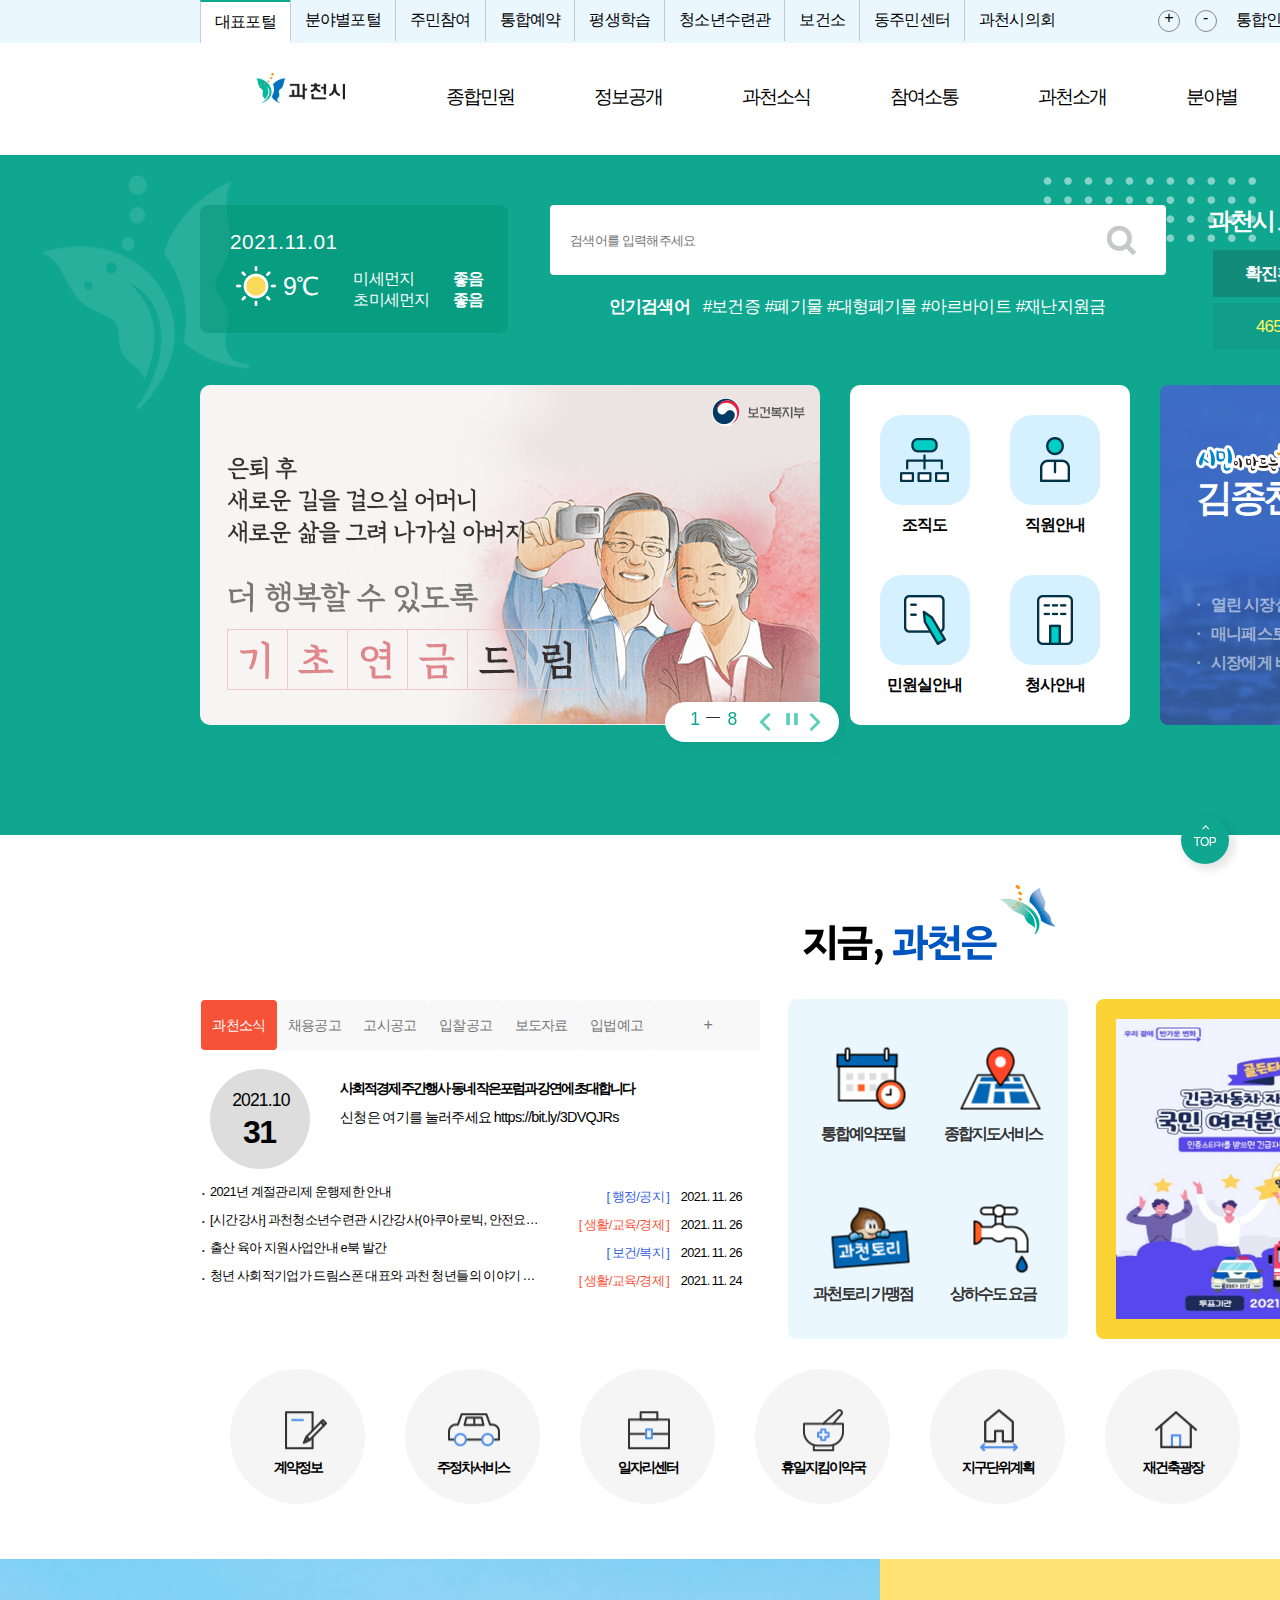
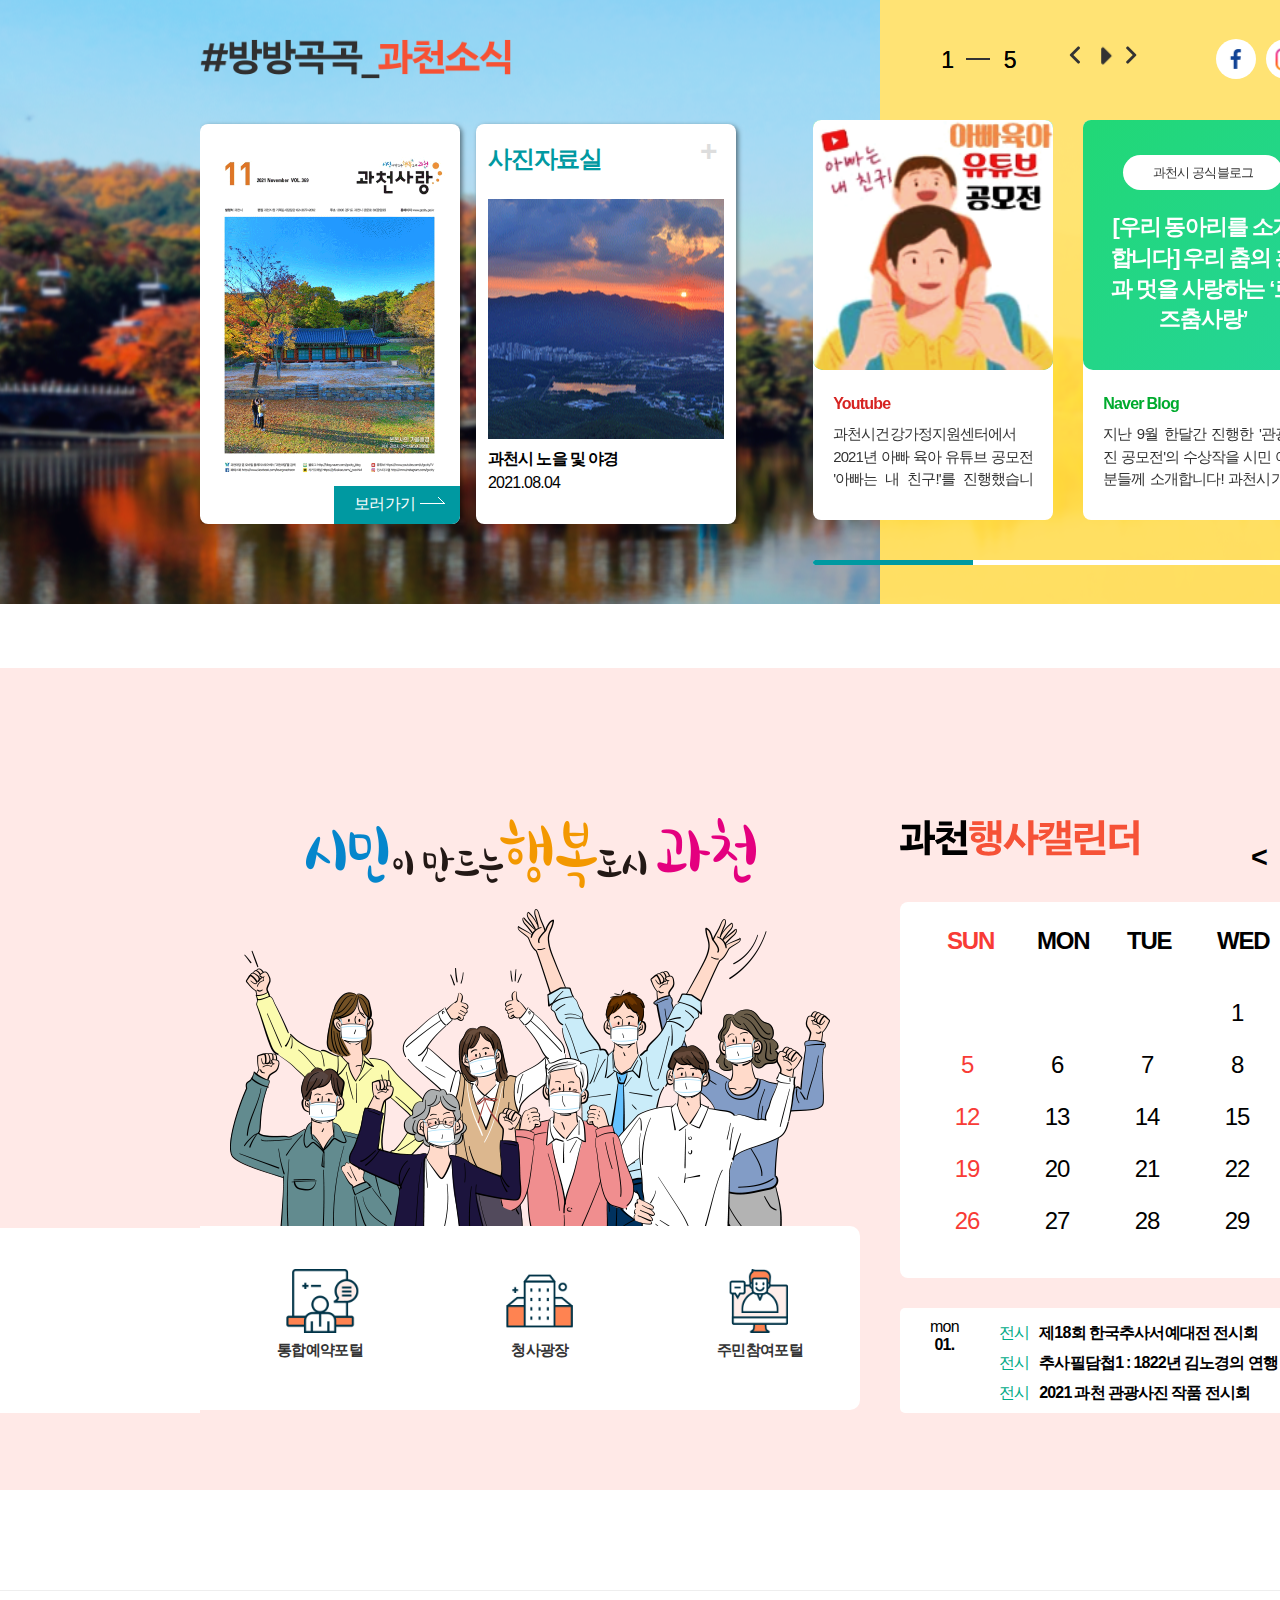
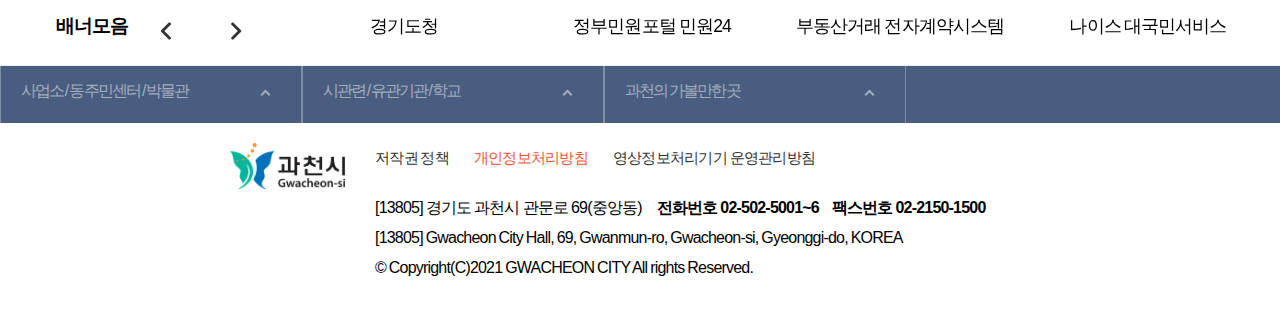
==== commit 7ac3af2a: "캘린더js  반응형 css 수정" ====
--- a/index.html
+++ b/index.html
@@ -32,7 +32,7 @@
                         <dl class="cf">
                             <dt class="fl"><button class='hide'>포털사이트</button></dt>
                             <dd class="fl">
-                                <a href="#" class="hide"><span>대표포털</span></ah>
+                                <a href="#" class="hide"><span>대표포털</span></a>
                                 <ul class="cf">
                                     <li><a href="#"><span class="on">대표포털</span></a></li>
                                     <li><a href="#"><span>분야별포털</span></a></li>
--- a/css/style.css
+++ b/css/style.css
@@ -1,478 +1,1829 @@
-
 /* gnb_wrap */
-#gnb_wrap{background: #ebf7ff;}
-
-#gnb_wrap .container{background: #ebf7ff; height: 4.3rem; position: relative; overflow: hidden;}
-#gnb_wrap dd ul li a span{display: block; padding:1rem 1.4rem; border-left: 1px solid rgba(153, 153, 153,0.5); box-sizing: border-box;}
-#gnb_wrap span.on{background: #fff; box-sizing: border-box; border-top: 2px solid #10a791;}
-
-#gnb_wrap .pos_left dl dd li{float: left;}
-#gnb_wrap .pos_right .zoom_control a{background: none; width:2rem; height: 2rem; position: relative; margin: 1rem 0.5rem 1rem 0.7rem; display: inline-block; border-radius: 50%; border:1px solid #888; text-align: center;}
-#gnb_wrap .pos_right .zoom_control span{display: block; position: relative; top: 0; left: 0; transform: translate(-2.5%,-12.5%);} 
-
-#gnb_wrap .pos_right .gnb_func li{border-right: 1px solid rgba(153, 153, 153,0.5); box-sizing: border-box;}
-#gnb_wrap .pos_right .gnb_func li a span{display: block; padding:1rem 1.4rem; box-sizing: border-box;}
-#gnb_wrap .pos_right .gnb_nav dl{position: relative;}
-#gnb_wrap .pos_right .gnb_nav dt button{display: block; padding:1rem 1.4rem; box-sizing: border-box; border: 0; background: none;}
-#gnb_wrap .pos_right .gnb_nav dd{width: 100%; padding:1rem 1.4rem; box-sizing: border-box; position: absolute; top: 0; left: 0; z-index: 10;}
+#gnb_wrap {
+  background: #ebf7ff;
+}
+
+#gnb_wrap .container {
+  background: #ebf7ff;
+  height: 4.3rem;
+  position: relative;
+  overflow: hidden;
+}
+#gnb_wrap dd ul li a span {
+  display: block;
+  padding: 1rem 1.4rem;
+  border-left: 1px solid rgba(153, 153, 153, 0.5);
+  box-sizing: border-box;
+}
+#gnb_wrap span.on {
+  background: #fff;
+  box-sizing: border-box;
+  border-top: 2px solid #10a791;
+}
+
+#gnb_wrap .pos_left dl dd li {
+  float: left;
+}
+#gnb_wrap .pos_right .zoom_control a {
+  background: none;
+  width: 2rem;
+  height: 2rem;
+  position: relative;
+  margin: 1rem 0.5rem 1rem 0.7rem;
+  display: inline-block;
+  border-radius: 50%;
+  border: 1px solid #888;
+  text-align: center;
+}
+#gnb_wrap .pos_right .zoom_control span {
+  display: block;
+  position: relative;
+  top: 0;
+  left: 0;
+  transform: translate(-2.5%, -12.5%);
+}
+
+#gnb_wrap .pos_right .gnb_func li {
+  border-right: 1px solid rgba(153, 153, 153, 0.5);
+  box-sizing: border-box;
+}
+#gnb_wrap .pos_right .gnb_func li a span {
+  display: block;
+  padding: 1rem 1.4rem;
+  box-sizing: border-box;
+}
+#gnb_wrap .pos_right .gnb_nav dl {
+  position: relative;
+}
+#gnb_wrap .pos_right .gnb_nav dt button {
+  display: block;
+  padding: 1rem 1.4rem;
+  box-sizing: border-box;
+  border: 0;
+  background: none;
+}
+#gnb_wrap .pos_right .gnb_nav dd {
+  width: 100%;
+  padding: 1rem 1.4rem;
+  box-sizing: border-box;
+  position: absolute;
+  top: 0;
+  left: 0;
+  z-index: 10;
+}
 
 /* nav */
-    #nav{width: 100%; display: block;}
-    #nav .menu_depth1{display: block; width: 66.6%; ;}
-    #nav .logo{text-align: center; width:13.3%; height: 100px; margin-right: 2rem;}
-    #nav .logo a span{display: block; text-indent: -9999px;}
-    #nav .logo::before{content: ''; display: inline-block; background: url(../images/logoimg/signature_kor01.gif) no-repeat center center; width:200px; height:30px; background-size: contain; transform: translateY(100%); margin-right:0.4rem;}
-    
-    
-    #nav .menu_depth1 .depth1_li .li-depth01{display: inline-block; text-align: center; line-height: 100px; padding: 0.4rem 4rem; overflow: hidden; font-size: 1.2em; letter-spacing: -0.2rem;}
-    #nav .menu_depth1 .li-depth01:hover {font-weight: bold; color:#10a791;}
-    #header{position:relative; z-index: 100;}
-    
-    /* aside */
-    #nav .right_side{float: right;line-height: 112px; height: 112px; display: block;}
-    #nav .right_side .aside .mymenu{border:0; padding: 0 2rem; border-radius: 9em; height: 4rem; font-size: 1.7rem; color: #fff; background: url(../images/bak_mymenu.png) no-repeat 50% 50%; background-size: auto; background-size: 100% 100%; position: relative;}
-    #nav .right_side .aside .mymenu span{color: #fff;}
-    #nav .right_side .aside .mymenu span::after{content: ''; display: inline-block; margin-left: 1rem; width: 17px; height: 16px; background: url(../images/ico_mymenu.png) no-repeat center center;}
-    #nav .right_side .open_search{border: 0; background:none; margin: 0 1rem;}
-    #nav .right_side .open_search{width: 3.2rem; display: inline-block; height: 3.2rem;  background: url(../images/ico_main_search.png) no-repeat center center; background-size: contain; transform: translate(0%,-20%);}
-    #nav .right_side .open_search span{text-indent: -9999px; display: block;}
-    #nav .right_side .site_map{display: inline-block; width: 4rem; height: 4rem;transform: translateY(27.5%); box-sizing: border-box; padding: 0.4rem; }
-    #nav .right_side .site_map.on{
-      animation: moveMenu 0.6s infinite ease-in-out; position: relative; left: 0; animation-direction: alternate;
-    }
-    @keyframes moveMenu{
-      from{left:0;}
-      to{left:1.6rem;}
-    }
-    #nav .right_side .site_map span.hide{display: none;}
-    #nav .right_side .site_map span{display: block; border-bottom: 2px solid #333; margin:18% 0; position: relative; transition: all 0.2s ease-out;}
-
-    /* .site_map  animation */
-    #nav .right_side .site_map.on span:nth-child(2){
-      transition: all 0.4s ease-in;
-      transform: rotate(45deg) translate(-100%,150%);
-      width: 1.2rem;
-      right: -3.2rem;
-      margin: 30% 0 0 0;
-      top: 0.4rem;
-
-    }
-    #nav .right_side .site_map.on span:nth-child(3){
-      margin: 0;
-    }
-    #nav .right_side .site_map.on span:nth-child(4){
-      transition: all 0.4s ease-in;
-      transform: rotate(-45deg)  translate(-100%,-150%);
-      width: 1.2rem;
-      right: -3.2rem;
-      margin: 0 0 30% 0;
-      top:-0.4rem;
-    }
-    
-    /* menu_depth1 */
-    #nav .menu_depth1 .inner_menu {position: absolute; top: 100px;left: 0; z-index:998; width: 100%;  background: #fff; overflow: hidden;display: none; }
-#nav .menu_depth1:hover li .inner_menu{animation: navDown 0.2s ease-out;display: block;}
-
-@keyframes navDown{
-  from{height: 0%; }
-  to{ height: 200%; }
-}
-#nav .menu_depth1>li>a{display: block;}
-#nav .menu_depth1 .inner_menu::before{display: none; content:''; background:  url(../images/menu_img.png) left bottom; background-position-x:0%; background-repeat: no-repeat; width:420px; height: 227px; position: absolute; bottom: 0; left: 5%; z-index: 3;}
+#nav {
+  width: 100%;
+  display: block;
+}
+#nav .menu_depth1 {
+  display: block;
+  width: 66.6%;
+}
+#nav .logo {
+  text-align: center;
+  width: 13.3%;
+  height: 100px;
+  margin-right: 2rem;
+}
+#nav .logo a span {
+  display: block;
+  text-indent: -9999px;
+}
+#nav .logo::before {
+  content: "";
+  display: inline-block;
+  background: url(../images/logoimg/signature_kor01.gif) no-repeat center center;
+  width: 200px;
+  height: 30px;
+  background-size: contain;
+  transform: translateY(100%);
+  margin-right: 0.4rem;
+}
+
+#nav .menu_depth1 .depth1_li .li-depth01 {
+  display: inline-block;
+  text-align: center;
+  line-height: 100px;
+  padding: 0.4rem 4rem;
+  overflow: hidden;
+  font-size: 1.2em;
+  letter-spacing: -0.2rem;
+}
+#nav .menu_depth1 .li-depth01:hover {
+  font-weight: bold;
+  color: #10a791;
+}
+#header {
+  position: relative;
+  z-index: 100;
+}
+
+/* aside */
+#nav .right_side {
+  float: right;
+  line-height: 112px;
+  height: 112px;
+  display: block;
+}
+#nav .right_side .aside .mymenu {
+  border: 0;
+  padding: 0 2rem;
+  border-radius: 9em;
+  height: 4rem;
+  font-size: 1.7rem;
+  color: #fff;
+  background: url(../images/bak_mymenu.png) no-repeat 50% 50%;
+  background-size: auto;
+  background-size: 100% 100%;
+  position: relative;
+}
+#nav .right_side .aside .mymenu span {
+  color: #fff;
+}
+#nav .right_side .aside .mymenu span::after {
+  content: "";
+  display: inline-block;
+  margin-left: 1rem;
+  width: 17px;
+  height: 16px;
+  background: url(../images/ico_mymenu.png) no-repeat center center;
+}
+#nav .right_side .open_search {
+  border: 0;
+  background: none;
+  margin: 0 1rem;
+}
+#nav .right_side .open_search {
+  width: 3.2rem;
+  display: inline-block;
+  height: 3.2rem;
+  background: url(../images/ico_main_search.png) no-repeat center center;
+  background-size: contain;
+  transform: translate(0%, -20%);
+}
+#nav .right_side .open_search span {
+  text-indent: -9999px;
+  display: block;
+}
+#nav .right_side .site_map {
+  display: inline-block;
+  width: 4rem;
+  height: 4rem;
+  transform: translateY(27.5%);
+  box-sizing: border-box;
+  padding: 0.4rem;
+}
+#nav .right_side .site_map.on {
+  animation: moveMenu 0.6s infinite ease-in-out;
+  position: relative;
+  left: 0;
+  animation-direction: alternate;
+}
+@keyframes moveMenu {
+  from {
+    left: 0;
+  }
+  to {
+    left: 1.6rem;
+  }
+}
+#nav .right_side .site_map span.hide {
+  display: none;
+}
+#nav .right_side .site_map span {
+  display: block;
+  border-bottom: 2px solid #333;
+  margin: 18% 0;
+  position: relative;
+  transition: all 0.2s ease-out;
+}
+
+/* .site_map  animation */
+#nav .right_side .site_map.on span:nth-child(2) {
+  transition: all 0.4s ease-in;
+  transform: rotate(45deg) translate(-100%, 150%);
+  width: 1.2rem;
+  right: -3.2rem;
+  margin: 30% 0 0 0;
+  top: 0.4rem;
+}
+#nav .right_side .site_map.on span:nth-child(3) {
+  margin: 0;
+}
+#nav .right_side .site_map.on span:nth-child(4) {
+  transition: all 0.4s ease-in;
+  transform: rotate(-45deg) translate(-100%, -150%);
+  width: 1.2rem;
+  right: -3.2rem;
+  margin: 0 0 30% 0;
+  top: -0.4rem;
+}
+
+/* menu_depth1 */
+#nav .menu_depth1 .inner_menu {
+  position: absolute;
+  top: 100px;
+  left: 0;
+  z-index: 998;
+  width: 100%;
+  background: #fff;
+  overflow: hidden;
+  display: none;
+}
+#nav .menu_depth1:hover li .inner_menu {
+  animation: navDown 0.2s ease-out;
+  display: block;
+}
+
+@keyframes navDown {
+  from {
+    height: 0%;
+  }
+  to {
+    height: 200%;
+  }
+}
+#nav .menu_depth1 > li > a {
+  display: block;
+}
+#nav .menu_depth1 .inner_menu::before {
+  display: none;
+  content: "";
+  background: url(../images/menu_img.png) left bottom;
+  background-position-x: 0%;
+  background-repeat: no-repeat;
+  width: 420px;
+  height: 227px;
+  position: absolute;
+  bottom: 0;
+  left: 5%;
+  z-index: 3;
+}
 /* 추가 */
-#nav .menu_depth1 li:hover .inner_menu::before{display: block; }
-
-#nav .menu_depth1 .inner_menu .inner{display: none; width: 1400px; height:100%; margin: 0 auto;  box-sizing: border-box; padding-top: 2rem; position: relative; left: 0; transition: all 1s;}
-#nav .menu_depth1 li:hover .inner_menu .inner{display: block; height: 100%; }
-#nav.overlay+.bg{position:fixed; top:0; bottom:0; left:0; right:0; background-color: rgba(0,0,0,.5); z-index: 99;}
-    /* .tit */
-    
-    #nav .menu_depth1 .inner_menu .inner .main_tit{float: left; display: block; height: 100%; width:300px; }
-    #nav .menu_depth1 .inner_menu .inner .main_tit h3{position: relative; display: inline-block; font-size: 4rem; color: #333; font-weight: 800; }
-    #nav .menu_depth1 .inner_menu .inner .main_tit h3::after{content: ''; display: block; background: #eee; width: 100%; height: 4rem; border-radius: 4rem; position: absolute; top: 50%; z-index: -1;}
-    #nav .menu_depth1 .inner_menu .inner .main_tit span{display: block; font-size: 1.7rem; color: #777; margin-top: 2.7rem; font-weight: 400; white-space: nowrap;}
-    
-    #nav .menu_depth1 .inner_menu .inner .depth2_tit{display: block;float: left;width: 23rem;height: 100%; margin:1rem 0 0 2rem ; box-sizing: border-box;position: relative;top:1.2rem;font-weight: bold;z-index: 10; letter-spacing: -0.2rem; }
-
-    #nav .menu_depth1 .inner_menu .inner .depth2_tit:hover{ color:#fff;  background:transparent;}
-    #nav .menu_depth1 .inner_menu .inner .depth2_tit:hover::before{content: ''; position: absolute; right:20%; top:25%; border-left: 2px solid #fff; border-top: 2px solid #fff; width:0.5rem; height:0.5rem; transform: translate(0%,25%) rotate(135deg);}
-    #nav .menu_depth1 .inner_menu .inner .depth2_tit:hover::after{content: '';display: block;background:#0099a1;position: absolute;left: -15%; top:-50%; transform: translate(0,-10%); z-index: -1; width:19rem; padding: 2.6rem; border-radius: 1.6rem;}
-    
-    
-    /* .menu_depth2 */
-    #nav .menu_depth1 .inner_menu .inner .menu_depth2{float: left; width:110rem; background: #e7fbfa;}
-    
-    
-    #nav .menu_depth1 .inner_menu .inner .menu_depth2 ul{display: block;float: left;width: 85rem;box-sizing: border-box;border-bottom: 1px solid rgba(0,0,0,0.2);position: relative; padding: 2.5rem 1rem 2.5rem 3rem; min-height: 6rem; background: #fff; padding-bottom: 4rem;}
-    #nav .menu_depth1 .inner_menu .inner .menu_depth2 li{width:24rem; position: relative; text-align: left; margin: 0.6rem; line-height: 120%; display: inline-block;}
-    #nav .menu_depth1 .inner_menu .inner .menu_depth2 li::before{content: '·'; display: inline-block; font-weight: bold; position: absolute;  left: -1rem; top: 50%; transform: translateY(-50%); color:#999;}
-    #nav .menu_depth1 .inner_menu .inner .menu_depth2 li a span{margin: 0; display: inline-block; position: relative; vertical-align: middle; z-index: 0; max-width: 90%; white-space: nowrap;  text-overflow: ellipsis; color: #333; letter-spacing: -0.2rem;}
-    #nav .menu_depth1 .inner_menu .inner .menu_depth2 li a span:hover{font-weight: bold; color: #111;}
-    #nav .menu_depth1 .inner_menu .inner .menu_depth2 li a span:hover::after{content: ''; display: block; background: rgba(196, 211, 243,0.5); width: 105%; height: 1.4rem; border-radius: 0.8rem; position: absolute; top: 60%; z-index: -1;}
-    
-    /* menu06 분야별 */
-    #nav .menu_depth1 .menu06 .menu_depth2{ padding: 0; box-sizing: border-box; display: block; position: relative;}
-    #nav .menu_depth1 .menu06 .inner_menu .inner .menu_depth2 ul{background: none;  border: none; display: block; position: relative; width:100%; margin: 0; padding-bottom: 4rem;}
-    #nav .menu_depth1 .menu06 .inner_menu .inner .menu_depth2 ul li::before{content: none;}
-    #nav .menu_depth1 .menu06 .inner_menu .inner .menu_depth2 ul li{float: left;  text-align: center; width:16.6%; height: 20rem;margin:3rem 3.4% 0; position: relative;}
-    #nav .menu_depth1 .menu06  ul li span{position: relative; left: 50%; margin-top: 2rem; transform: translateX(-50%); font-size: 1.8rem; font-weight: 800; color: #333; letter-spacing:-0.08rem; display: block; width: 80%; text-align: center; margin-left: 1rem;}  
-    #nav .menu_depth1 .menu06 ul li:hover>span:after{content: ''; display: block; background: #c4d3f3; width: 80%; height: 2.6rem; border-radius: 2rem;  z-index: -1; position: absolute; top: 50%; left: 50%; transform: translateX(-50%);}
-    
-    #nav .menu_depth1 .menu06 ul li> a{display: block; background: #fff;border-radius: 2rem;box-sizing: border-box; padding: 2.2rem 2.4rem; text-align: center; transition:all 0.5s; position: relative;}
-    #nav .menu_depth1 .menu06 ul li:hover> a{box-shadow: 3px 2px 8px 2px rgba(0,0,0,0.08); top:-0.5rem;}
-
-
-
+#nav .menu_depth1 li:hover .inner_menu::before {
+  display: block;
+}
+
+#nav .menu_depth1 .inner_menu .inner {
+  display: none;
+  width: 1400px;
+  height: 100%;
+  margin: 0 auto;
+  box-sizing: border-box;
+  padding-top: 2rem;
+  position: relative;
+  left: 0;
+  transition: all 1s;
+}
+#nav .menu_depth1 li:hover .inner_menu .inner {
+  display: block;
+  height: 100%;
+}
+#nav.overlay + .bg {
+  position: fixed;
+  top: 0;
+  bottom: 0;
+  left: 0;
+  right: 0;
+  background-color: rgba(0, 0, 0, 0.5);
+  z-index: 99;
+}
+/* .tit */
+
+#nav .menu_depth1 .inner_menu .inner .main_tit {
+  float: left;
+  display: block;
+  height: 100%;
+  width: 300px;
+}
+#nav .menu_depth1 .inner_menu .inner .main_tit h3 {
+  position: relative;
+  display: inline-block;
+  font-size: 4rem;
+  color: #333;
+  font-weight: 800;
+}
+#nav .menu_depth1 .inner_menu .inner .main_tit h3::after {
+  content: "";
+  display: block;
+  background: #eee;
+  width: 100%;
+  height: 4rem;
+  border-radius: 4rem;
+  position: absolute;
+  top: 50%;
+  z-index: -1;
+}
+#nav .menu_depth1 .inner_menu .inner .main_tit span {
+  display: block;
+  font-size: 1.7rem;
+  color: #777;
+  margin-top: 2.7rem;
+  font-weight: 400;
+  white-space: nowrap;
+}
+
+#nav .menu_depth1 .inner_menu .inner .depth2_tit {
+  display: block;
+  float: left;
+  width: 23rem;
+  height: 100%;
+  margin: 1rem 0 0 2rem;
+  box-sizing: border-box;
+  position: relative;
+  top: 1.2rem;
+  font-weight: bold;
+  z-index: 10;
+  letter-spacing: -0.2rem;
+}
+
+#nav .menu_depth1 .inner_menu .inner .depth2_tit:hover {
+  color: #fff;
+  background: transparent;
+}
+#nav .menu_depth1 .inner_menu .inner .depth2_tit:hover::before {
+  content: "";
+  position: absolute;
+  right: 20%;
+  top: 25%;
+  border-left: 2px solid #fff;
+  border-top: 2px solid #fff;
+  width: 0.5rem;
+  height: 0.5rem;
+  transform: translate(0%, 25%) rotate(135deg);
+}
+#nav .menu_depth1 .inner_menu .inner .depth2_tit:hover::after {
+  content: "";
+  display: block;
+  background: #0099a1;
+  position: absolute;
+  left: -15%;
+  top: -50%;
+  transform: translate(0, -10%);
+  z-index: -1;
+  width: 19rem;
+  padding: 2.6rem;
+  border-radius: 1.6rem;
+}
+
+/* .menu_depth2 */
+#nav .menu_depth1 .inner_menu .inner .menu_depth2 {
+  float: left;
+  width: 110rem;
+  background: #e7fbfa;
+}
+
+#nav .menu_depth1 .inner_menu .inner .menu_depth2 ul {
+  display: block;
+  float: left;
+  width: 85rem;
+  box-sizing: border-box;
+  border-bottom: 1px solid rgba(0, 0, 0, 0.2);
+  position: relative;
+  padding: 2.5rem 1rem 2.5rem 3rem;
+  min-height: 6rem;
+  background: #fff;
+  padding-bottom: 4rem;
+}
+#nav .menu_depth1 .inner_menu .inner .menu_depth2 li {
+  width: 24rem;
+  position: relative;
+  text-align: left;
+  margin: 0.6rem;
+  line-height: 120%;
+  display: inline-block;
+}
+#nav .menu_depth1 .inner_menu .inner .menu_depth2 li::before {
+  content: "·";
+  display: inline-block;
+  font-weight: bold;
+  position: absolute;
+  left: -1rem;
+  top: 50%;
+  transform: translateY(-50%);
+  color: #999;
+}
+#nav .menu_depth1 .inner_menu .inner .menu_depth2 li a span {
+  margin: 0;
+  display: inline-block;
+  position: relative;
+  vertical-align: middle;
+  z-index: 0;
+  max-width: 90%;
+  white-space: nowrap;
+  text-overflow: ellipsis;
+  color: #333;
+  letter-spacing: -0.2rem;
+}
+#nav .menu_depth1 .inner_menu .inner .menu_depth2 li a span:hover {
+  font-weight: bold;
+  color: #111;
+}
+#nav .menu_depth1 .inner_menu .inner .menu_depth2 li a span:hover::after {
+  content: "";
+  display: block;
+  background: rgba(196, 211, 243, 0.5);
+  width: 105%;
+  height: 1.4rem;
+  border-radius: 0.8rem;
+  position: absolute;
+  top: 60%;
+  z-index: -1;
+}
+
+/* menu06 분야별 */
+#nav .menu_depth1 .menu06 .menu_depth2 {
+  padding: 0;
+  box-sizing: border-box;
+  display: block;
+  position: relative;
+}
+#nav .menu_depth1 .menu06 .inner_menu .inner .menu_depth2 ul {
+  background: none;
+  border: none;
+  display: block;
+  position: relative;
+  width: 100%;
+  margin: 0;
+  padding-bottom: 4rem;
+}
+#nav .menu_depth1 .menu06 .inner_menu .inner .menu_depth2 ul li::before {
+  content: none;
+}
+#nav .menu_depth1 .menu06 .inner_menu .inner .menu_depth2 ul li {
+  float: left;
+  text-align: center;
+  width: 16.6%;
+  height: 20rem;
+  margin: 3rem 3.4% 0;
+  position: relative;
+}
+#nav .menu_depth1 .menu06 ul li span {
+  position: relative;
+  left: 50%;
+  margin-top: 2rem;
+  transform: translateX(-50%);
+  font-size: 1.8rem;
+  font-weight: 800;
+  color: #333;
+  letter-spacing: -0.08rem;
+  display: block;
+  width: 80%;
+  text-align: center;
+  margin-left: 1rem;
+}
+#nav .menu_depth1 .menu06 ul li:hover > span:after {
+  content: "";
+  display: block;
+  background: #c4d3f3;
+  width: 80%;
+  height: 2.6rem;
+  border-radius: 2rem;
+  z-index: -1;
+  position: absolute;
+  top: 50%;
+  left: 50%;
+  transform: translateX(-50%);
+}
+
+#nav .menu_depth1 .menu06 ul li > a {
+  display: block;
+  background: #fff;
+  border-radius: 2rem;
+  box-sizing: border-box;
+  padding: 2.2rem 2.4rem;
+  text-align: center;
+  transition: all 0.5s;
+  position: relative;
+}
+#nav .menu_depth1 .menu06 ul li:hover > a {
+  box-shadow: 3px 2px 8px 2px rgba(0, 0, 0, 0.08);
+  top: -0.5rem;
+}
 
 /* main_content */
-.visual_wrap .container{background: #10a791 url(../images/bak_visual_acc01.png); background-repeat: no-repeat; background-size: 250px 255px; padding: 2rem 0; position: relative; height: 64rem;}
-
-.visual_wrap .topinner{display: block; width: 100%;}
-.visual_wrap .main_search{display: block;position: relative;padding-right: 9rem;height: 7rem;margin-bottom:2rem;text-align: center;}
-
-.visual_wrap .main_search input[type="search"]{width: 100%;height: 100%;display: block;position: relative;border-radius: .4rem;background: #fff;overflow: hidden;z-index: 0;margin-bottom: 2rem;border: 0;padding-left: 2rem;}
-.visual_wrap .main_search::after{display: block; content: ''; background: url(../images/bak_visual_search.png) no-repeat center center; background-size: 213px 65px; width: 213px; height: 65px; position: absolute; top:-40%; right:0%; z-index:1;}
-
-.visual_wrap .main_search input[type="submit"]{display: block;
-    position: absolute; top: 0; right: 9rem; width: 9rem; height: 100%; text-indent: -999px; background: url('../images/ico_main_search.png') no-repeat 50% 50%; background-size: 3.1rem auto; overflow: hidden;border: 0; z-index:2;}
-
-.visual_wrap .main_search .popular{display: block; width: 100%; overflow: hidden;  color: #fff;font-size: 1.7rem;}
-.visual_wrap .main_search .popular dt{display: inline; font-weight: bold; width: 5rem; margin-right:1rem;}
-.visual_wrap .main_search .popular dd{display: inline; width: 100%; overflow: hidden;}
-.visual_wrap .main_search .popular dd a{color:#fff; margin-right: .2rem;}
-.visual_wrap .main_search .popular dd a::before{content: '#'; color:#fff;}
-
-.visual_wrap .main_weather{position: relative; float: left; padding: 2.5rem 3rem 2.4rem; box-sizing: border-box; border-radius: .8rem; overflow: hidden; background: #00917280; color: #fff;}
-.visual_wrap .main_weather .date{display: block; font-size: 1.3em; position: relative; margin-bottom: 1rem; letter-spacing: 0.05rem;}
-.visual_wrap .main_weather img{display:block; width: 53px; height: 45px;}
-.visual_wrap .main_weather strong{line-height:45px; font-size: 2.5rem; font-weight: normal;} 
-.visual_wrap .main_weather .dust{display:block; width: 13rem; position: absolute; top: 50%; right:8%; transform: translateY(0%);}
-.visual_wrap .main_weather dt,.visual_wrap .main_weather dd{display:inline-block;}
-.visual_wrap .main_weather dd{font-weight: bold; float: right;}
-
-.visual_wrap .main_corona{display:block;}
-.visual_wrap .main_corona .tit{float: left; color: #fff; font-size: 2.4rem; letter-spacing: -.2rem; margin-right: 3rem;}
-.visual_wrap .main_corona button{display: block; padding:0.6rem 1.8rem; border-radius: 2rem; border: 0; background:#fff;}
-.visual_wrap .main_corona button a{color: #009172;}
-.visual_wrap .main_corona table{margin-top: 1rem;}
-.visual_wrap .main_corona table,.visual_wrap .main_corona tr{display: block; width: 100%;}
-.visual_wrap .main_corona th,.visual_wrap .main_corona td{ min-width: 13rem; padding: .5rem .8rem; text-align: center; box-sizing: border-box;}
-.visual_wrap .main_corona th{border: 1px solid #10a791;font-size: 1.7rem;padding: 1.2rem 1rem;color: #fff; background: #128b7a;}
-.visual_wrap .main_corona td{border: 1px solid #10a791;font-size: 1.7rem;padding: 1.2rem 1rem;color: #fff; background: rgb(18, 139, 122,.3);}
-.visual_wrap .main_corona td:first-child{color:#fffa61;}
+.visual_wrap .container {
+  background: #10a791 url(../images/bak_visual_acc01.png);
+  background-repeat: no-repeat;
+  background-size: 250px 255px;
+  padding: 2rem 0;
+  position: relative;
+  height: 64rem;
+}
+
+.visual_wrap .topinner {
+  display: block;
+  width: 100%;
+}
+.visual_wrap .main_search {
+  display: block;
+  position: relative;
+  padding-right: 9rem;
+  height: 7rem;
+  margin-bottom: 2rem;
+  text-align: center;
+}
+
+.visual_wrap .main_search input[type="search"] {
+  width: 100%;
+  height: 100%;
+  display: block;
+  position: relative;
+  border-radius: 0.4rem;
+  background: #fff;
+  overflow: hidden;
+  z-index: 0;
+  margin-bottom: 2rem;
+  border: 0;
+  padding-left: 2rem;
+}
+.visual_wrap .main_search::after {
+  display: block;
+  content: "";
+  background: url(../images/bak_visual_search.png) no-repeat center center;
+  background-size: 213px 65px;
+  width: 213px;
+  height: 65px;
+  position: absolute;
+  top: -40%;
+  right: 0%;
+  z-index: 1;
+}
+
+.visual_wrap .main_search input[type="submit"] {
+  display: block;
+  position: absolute;
+  top: 0;
+  right: 9rem;
+  width: 9rem;
+  height: 100%;
+  text-indent: -999px;
+  background: url("../images/ico_main_search.png") no-repeat 50% 50%;
+  background-size: 3.1rem auto;
+  overflow: hidden;
+  border: 0;
+  z-index: 2;
+}
+
+.visual_wrap .main_search .popular {
+  display: block;
+  width: 100%;
+  overflow: hidden;
+  color: #fff;
+  font-size: 1.7rem;
+}
+.visual_wrap .main_search .popular dt {
+  display: inline;
+  font-weight: bold;
+  width: 5rem;
+  margin-right: 1rem;
+}
+.visual_wrap .main_search .popular dd {
+  display: inline;
+  width: 100%;
+  overflow: hidden;
+}
+.visual_wrap .main_search .popular dd a {
+  color: #fff;
+  margin-right: 0.2rem;
+}
+.visual_wrap .main_search .popular dd a::before {
+  content: "#";
+  color: #fff;
+}
+
+.visual_wrap .main_weather {
+  position: relative;
+  float: left;
+  padding: 2.5rem 3rem 2.4rem;
+  box-sizing: border-box;
+  border-radius: 0.8rem;
+  overflow: hidden;
+  background: #00917280;
+  color: #fff;
+}
+.visual_wrap .main_weather .date {
+  display: block;
+  font-size: 1.3em;
+  position: relative;
+  margin-bottom: 1rem;
+  letter-spacing: 0.05rem;
+}
+.visual_wrap .main_weather img {
+  display: block;
+  width: 53px;
+  height: 45px;
+}
+.visual_wrap .main_weather strong {
+  line-height: 45px;
+  font-size: 2.5rem;
+  font-weight: normal;
+}
+.visual_wrap .main_weather .dust {
+  display: block;
+  width: 13rem;
+  position: absolute;
+  top: 50%;
+  right: 8%;
+  transform: translateY(0%);
+}
+.visual_wrap .main_weather dt,
+.visual_wrap .main_weather dd {
+  display: inline-block;
+}
+.visual_wrap .main_weather dd {
+  font-weight: bold;
+  float: right;
+}
+
+.visual_wrap .main_corona {
+  display: block;
+}
+.visual_wrap .main_corona .tit {
+  float: left;
+  color: #fff;
+  font-size: 2.4rem;
+  letter-spacing: -0.2rem;
+  margin-right: 3rem;
+}
+.visual_wrap .main_corona button {
+  display: block;
+  padding: 0.6rem 1.8rem;
+  border-radius: 2rem;
+  border: 0;
+  background: #fff;
+}
+.visual_wrap .main_corona button a {
+  color: #009172;
+}
+.visual_wrap .main_corona table {
+  margin-top: 1rem;
+}
+.visual_wrap .main_corona table,
+.visual_wrap .main_corona tr {
+  display: block;
+  width: 100%;
+}
+.visual_wrap .main_corona th,
+.visual_wrap .main_corona td {
+  min-width: 13rem;
+  padding: 0.5rem 0.8rem;
+  text-align: center;
+  box-sizing: border-box;
+}
+.visual_wrap .main_corona th {
+  border: 1px solid #10a791;
+  font-size: 1.7rem;
+  padding: 1.2rem 1rem;
+  color: #fff;
+  background: #128b7a;
+}
+.visual_wrap .main_corona td {
+  border: 1px solid #10a791;
+  font-size: 1.7rem;
+  padding: 1.2rem 1rem;
+  color: #fff;
+  background: rgb(18, 139, 122, 0.3);
+}
+.visual_wrap .main_corona td:first-child {
+  color: #fffa61;
+}
 
 /* .visual_wrap .main_slider */
-.visual_wrap .main_slider{display: block; position: relative;}
-.visual_wrap .slider{position: absolute;top: 0;left: 0;width: 62rem;height: 34rem;/* z-index: 1; */}
-.visual_wrap .slider .bx-wrapper{display: block; width: 100%; height: 100%;}
-.visual_wrap .slider .bx-wrapper .bx-viewport {display: block;  width:100%; height: 34rem; border-radius: 1rem; overflow: hidden;}
-.visual_wrap .slider .bx-wrapper .bxslider{display: block; height: 100%;}
-.visual_wrap .slider .bx-wrapper .bxslider li a img{width: 100%; height: 100%; display: block;  }
+.visual_wrap .main_slider {
+  display: block;
+  position: relative;
+}
+.visual_wrap .slider {
+  position: absolute;
+  top: 0;
+  left: 0;
+  width: 62rem;
+  height: 34rem; /* z-index: 1; */
+}
+.visual_wrap .slider .bx-wrapper {
+  display: block;
+  width: 100%;
+  height: 100%;
+}
+.visual_wrap .slider .bx-wrapper .bx-viewport {
+  display: block;
+  width: 100%;
+  height: 34rem;
+  border-radius: 1rem;
+  overflow: hidden;
+}
+.visual_wrap .slider .bx-wrapper .bxslider {
+  display: block;
+  height: 100%;
+}
+.visual_wrap .slider .bx-wrapper .bxslider li a img {
+  width: 100%;
+  height: 100%;
+  display: block;
+}
 
 /* bxslider custom css */
-.visual_wrap .main_slider .bx-controls {background: #ffffff;box-shadow:  6px 6px 20px rgba(0,0,0,0.05),-6px -6px 20px rgba(0,0,0,0.05);position: absolute;right: -3%;bottom: -5%;width: 17.4rem;height: 4rem;border-radius: 2rem;/* z-index: 5; */}
-.visual_wrap .main_slider .bx-controls .bx-controls-direction a.bx-prev {display: block;position: absolute;top: 50%;left: 9.4rem;transform: translate(0%,-50%);/* z-index: 1; */background: url('../images/spr_main.png') no-repeat 0 0;width: 12px;height: 18px;}
-.visual_wrap .main_slider .bx-controls .bx-controls-direction a.bx-next {display: block;position: absolute;top: 50%;left: 14.4rem;transform: translate(0%,-50%);/* z-index: 1; */background: url('../images/spr_main.png')  -43px 0;width: 12px;height: 18px;}
-.visual_wrap .main_slider .bx-controls a span{text-indent: -9999px; display: block;}
-
-.visual_wrap .main_slider .bx-controls .bx-controls-auto{position: relative;}
-.visual_wrap .main_slider .bx-controls .bx-controls-auto a{display: block;position: absolute;top: -2rem;left: 11.8rem;/* z-index: 1; */}
-.visual_wrap .main_slider .bx-controls .bx-controls-auto .bx-start{ background: url('../images/spr_main.png') no-repeat -63px 0;	width: 12px;	height: 18px;}
-.visual_wrap .main_slider .bx-controls .bx-controls-auto .bx-stop{ background: url('../images/spr_main.png') no-repeat -22px -2px; width: 12px;	height: 14px;}
-.visual_wrap .main_slider .bx-controls .bx-controls-auto .active{display: none;}
-
-.visual_wrap .main_slider .bx-controls .bx-pager{display: block; position: absolute; top: 0; left:0;  transform: translate(-15%,10%); color: #10a791;font-size: 1.1em;}
-.visual_wrap .main_slider .bx-controls .bx-pager > div{display: inline-block;}
-.visual_wrap .main_slider .bx-controls .bx-pager .separator{display: inline-block; width: 1.4rem; height: 1px; background-color: #333; position: relative; top:-0.7rem; margin: auto 0.4rem;}
+.visual_wrap .main_slider .bx-controls {
+  background: #ffffff;
+  box-shadow: 6px 6px 20px rgba(0, 0, 0, 0.05),
+    -6px -6px 20px rgba(0, 0, 0, 0.05);
+  position: absolute;
+  right: -3%;
+  bottom: -5%;
+  width: 17.4rem;
+  height: 4rem;
+  border-radius: 2rem; /* z-index: 5; */
+}
+.visual_wrap .main_slider .bx-controls .bx-controls-direction a.bx-prev {
+  display: block;
+  position: absolute;
+  top: 50%;
+  left: 9.4rem;
+  transform: translate(0%, -50%); /* z-index: 1; */
+  background: url("../images/spr_main.png") no-repeat 0 0;
+  width: 12px;
+  height: 18px;
+}
+.visual_wrap .main_slider .bx-controls .bx-controls-direction a.bx-next {
+  display: block;
+  position: absolute;
+  top: 50%;
+  left: 14.4rem;
+  transform: translate(0%, -50%); /* z-index: 1; */
+  background: url("../images/spr_main.png") -43px 0;
+  width: 12px;
+  height: 18px;
+}
+.visual_wrap .main_slider .bx-controls a span {
+  text-indent: -9999px;
+  display: block;
+}
+
+.visual_wrap .main_slider .bx-controls .bx-controls-auto {
+  position: relative;
+}
+.visual_wrap .main_slider .bx-controls .bx-controls-auto a {
+  display: block;
+  position: absolute;
+  top: -2rem;
+  left: 11.8rem; /* z-index: 1; */
+}
+.visual_wrap .main_slider .bx-controls .bx-controls-auto .bx-start {
+  background: url("../images/spr_main.png") no-repeat -63px 0;
+  width: 12px;
+  height: 18px;
+}
+.visual_wrap .main_slider .bx-controls .bx-controls-auto .bx-stop {
+  background: url("../images/spr_main.png") no-repeat -22px -2px;
+  width: 12px;
+  height: 14px;
+}
+.visual_wrap .main_slider .bx-controls .bx-controls-auto .active {
+  display: none;
+}
+
+.visual_wrap .main_slider .bx-controls .bx-pager {
+  display: block;
+  position: absolute;
+  top: 0;
+  left: 0;
+  transform: translate(-15%, 10%);
+  color: #10a791;
+  font-size: 1.1em;
+}
+.visual_wrap .main_slider .bx-controls .bx-pager > div {
+  display: inline-block;
+}
+.visual_wrap .main_slider .bx-controls .bx-pager .separator {
+  display: inline-block;
+  width: 1.4rem;
+  height: 1px;
+  background-color: #333;
+  position: relative;
+  top: -0.7rem;
+  margin: auto 0.4rem;
+}
 
 /* main_quick */
-.visual_wrap .main_quick{width: 20%; height: 34rem; margin: 0 2%; border-radius:10px; box-sizing: border-box; padding: 1rem;  position: absolute; left: 44.4%; background: #fff; }
-.visual_wrap .main_quick ul{position: relative; width: 100%; height: 100%;}
-.visual_wrap .main_quick li{display: block; width: 50%; height:50%; position: relative; text-align: center; padding: 20px 15px;  box-sizing: border-box; }
-.visual_wrap .main_quick li a{display: block; position: relative; top: 0; transition: all 0.4s;}
-.visual_wrap .main_quick li img{background:#d5f0ff; border: 0; border-radius: 25%;}
-.visual_wrap .main_quick li span{display: inline-block; margin-top: 6px; font-weight: bold; letter-spacing: -0.1rem; position:relative; z-index: 3; }
-.visual_wrap .main_quick li span::after{content: ''; display: block; width:0%; height: 1.4rem; border-radius: 0.6rem; background:#d5f0ff; position: absolute; top: 60%; left: 50%; transform: translate(-50%,0%); z-index: -1; transition: all 0.4s;}
-.visual_wrap .main_quick li:hover a{top:-0.5rem;}
-.visual_wrap .main_quick li:hover span::after{ width: 110%;}
-
-.visual_wrap .mayor{display: block; position: absolute; right: 0; padding:5rem 0 0 3.6rem; background: url(../images/bak_mayor.png) no-repeat 100% 100%; background-size: cover; width: 31.4%; height: 34rem; overflow: hidden; box-sizing: border-box; border-radius: .8rem; }
-
-.visual_wrap .mayor::after{content:''; display: block; height:31.8rem; width: 23.8rem; position: absolute; bottom: 0; right: 0; background: url(../images/img_mayor.png)no-repeat 100% 100%; background-size: contain;}
-
-.visual_wrap .mayor .tit{font-size: 3.7rem; color: #fff;  position: relative; top: -.8rem; letter-spacing: -.1em; display: block;}
-.visual_wrap .mayor span img{border: 0;}
-
-.visual_wrap .mayor ul{position:relative; bottom: -6rem;}
-.visual_wrap .mayor li a{ color: #ffffff88; line-height: 1.8em;  font-weight: bold;}
-.visual_wrap .mayor li a:hover{color: #fff;}
-.visual_wrap .mayor li a::before{content: '·'; display: inline-block; margin-right: 1rem; font-weight: bold;}
-
-
+.visual_wrap .main_quick {
+  width: 20%;
+  height: 34rem;
+  margin: 0 2%;
+  border-radius: 10px;
+  box-sizing: border-box;
+  padding: 1rem;
+  position: absolute;
+  left: 44.4%;
+  background: #fff;
+}
+.visual_wrap .main_quick ul {
+  position: relative;
+  width: 100%;
+  height: 100%;
+}
+.visual_wrap .main_quick li {
+  display: block;
+  width: 50%;
+  height: 50%;
+  position: relative;
+  text-align: center;
+  padding: 20px 15px;
+  box-sizing: border-box;
+}
+.visual_wrap .main_quick li a {
+  display: block;
+  position: relative;
+  top: 0;
+  transition: all 0.4s;
+}
+.visual_wrap .main_quick li img {
+  background: #d5f0ff;
+  border: 0;
+  border-radius: 25%;
+}
+.visual_wrap .main_quick li span {
+  display: inline-block;
+  margin-top: 6px;
+  font-weight: bold;
+  letter-spacing: -0.1rem;
+  position: relative;
+  z-index: 3;
+}
+.visual_wrap .main_quick li span::after {
+  content: "";
+  display: block;
+  width: 0%;
+  height: 1.4rem;
+  border-radius: 0.6rem;
+  background: #d5f0ff;
+  position: absolute;
+  top: 60%;
+  left: 50%;
+  transform: translate(-50%, 0%);
+  z-index: -1;
+  transition: all 0.4s;
+}
+.visual_wrap .main_quick li:hover a {
+  top: -0.5rem;
+}
+.visual_wrap .main_quick li:hover span::after {
+  width: 110%;
+}
+
+.visual_wrap .mayor {
+  display: block;
+  position: absolute;
+  right: 0;
+  padding: 5rem 0 0 3.6rem;
+  background: url(../images/bak_mayor.png) no-repeat 100% 100%;
+  background-size: cover;
+  width: 31.4%;
+  height: 34rem;
+  overflow: hidden;
+  box-sizing: border-box;
+  border-radius: 0.8rem;
+}
+
+.visual_wrap .mayor::after {
+  content: "";
+  display: block;
+  height: 31.8rem;
+  width: 23.8rem;
+  position: absolute;
+  bottom: 0;
+  right: 0;
+  background: url(../images/img_mayor.png) no-repeat 100% 100%;
+  background-size: contain;
+}
+
+.visual_wrap .mayor .tit {
+  font-size: 3.7rem;
+  color: #fff;
+  position: relative;
+  top: -0.8rem;
+  letter-spacing: -0.1em;
+  display: block;
+}
+.visual_wrap .mayor span img {
+  border: 0;
+}
+
+.visual_wrap .mayor ul {
+  position: relative;
+  bottom: -6rem;
+}
+.visual_wrap .mayor li a {
+  color: #ffffff88;
+  line-height: 1.8em;
+  font-weight: bold;
+}
+.visual_wrap .mayor li a:hover {
+  color: #fff;
+}
+.visual_wrap .mayor li a::before {
+  content: "·";
+  display: inline-block;
+  margin-right: 1rem;
+  font-weight: bold;
+}
 
 /* board_wrap */
-.mainpop_slider{display: block; width: 50rem; height: 34rem; border-radius: .8rem; background: #fcd334; box-sizing: border-box; position: relative; float: left;}
-.mainpop_slider .slider{position: relative; top:2rem; left:2rem; width: 38rem; height: 30rem; display: block;}
-.mainpop_slider .slider .mainpop_slider_wrap{position: absolute;bottom: 0; right:0; width: 100%;height: 100%; } 
-.mainpop_slider_wrap.animated{transition: 0.5s ease-in-out;}
-.mainpop_slider .slider .mainpop_slider_wrap li{width: 380px; height: 300px; display: block; }
-.mainpop_slider .slider .mainpop_slider_wrap li img{  width: 100%; height: 100%; display: block; position: relative;
-}
-
-.mainpop_slider .bx-wrapper{position: relative;}
-.mainpop_slider .bx-wrapper .bx-controls{position: absolute; bottom: 0; right:-10%; z-index: 20; width: 18px; height: 100%; transform: translateX(100%);}
-.mainpop_slider .bx-wrapper .bx-controls .bx-pager{position: absolute; top: 0; text-align: center;}
-.mainpop_slider .bx-wrapper .bx-controls .bx-pager > div{font-size: 1.4em; display: block; margin: 0.8rem auto;}
-.mainpop_slider .bx-wrapper .bx-controls .bx-pager .bar{height: 1.5rem; border-left: 2px solid #000; }
-.mainpop_slider .bx-wrapper .bx-controls .bx-pager .currentNum{ font-weight: bold;}
-.mainpop_slider .bx-wrapper .bx-controls .bx-pager .allNum{text-indent: -35%;}
-
-
-.mainpop_slider .bx-wrapper .bx-controls-direction{position: absolute; bottom: 0; right: 0rem; transform: translate(0%,-10%); z-index: 20; width: 18px; height: 92px;}
-.mainpop_slider .bx-wrapper .bx-controls-direction > a{display: block; width: 18px; height: 18px; text-indent: -99999px; position: absolute; }
-.mainpop_slider .bx-wrapper .bx-controls-direction > a.bx-prev{top: 0%; background: url(../images/spr_main.png)no-repeat 0 -151px; }
-.mainpop_slider .bx-wrapper .bx-controls-direction > a.bx-next{top: 50%; transform: translateY(15%); background: url(../images/spr_main.png)no-repeat 0 -201px;}
-.mainpop_slider .bx-wrapper .bx-controls-auto{position: absolute; bottom: 0; }
-.mainpop_slider .bx-wrapper .bx-controls-auto-item {display: block; position: absolute; width: 20px; height: 20px; bottom: 0; right: 0%; transform: translate(0%,-300%); text-indent: -9999px; }
-.mainpop_slider .bx-wrapper .bx-controls-auto-item .bx-start{position:relative; transform: translate(20%,0%);  width: 18px; height: 18px; background:  url(../images/spr_main.png) no-repeat -28px -173px;}
-.mainpop_slider .bx-wrapper .bx-controls-auto-item .bx-stop{position:relative; transform: translate(10%,20%);  width: 18px; height: 18px; background:  url(../images/spr_main.png) no-repeat -3px -177px; }
-.mainpop_slider .bx-wrapper .bx-controls-auto-item a{display: none;}
-.mainpop_slider .bx-wrapper .bx-controls-auto-item a.active{display: block;}
-
-.mainpop_slider  .mainpop_banner{display: block; width: 18px; height: 18px; position: absolute; bottom:2%; transform: translateX(5%);}
-.mainpop_slider  .mainpop_banner a{display: block; width: 100%; height: 100%; background: url(../images/spr_main.png)no-repeat -1px -227px;}
-.mainpop_slider  .mainpop_banner a span{display: block; text-indent: -99999px;}
-
+.mainpop_slider {
+  display: block;
+  width: 50rem;
+  height: 34rem;
+  border-radius: 0.8rem;
+  background: #fcd334;
+  box-sizing: border-box;
+  position: relative;
+  float: left;
+}
+.mainpop_slider .slider {
+  position: relative;
+  top: 2rem;
+  left: 2rem;
+  width: 38rem;
+  height: 30rem;
+  display: block;
+}
+.mainpop_slider .slider .mainpop_slider_wrap {
+  position: absolute;
+  bottom: 0;
+  right: 0;
+  width: 100%;
+  height: 100%;
+}
+.mainpop_slider_wrap.animated {
+  transition: 0.5s ease-in-out;
+}
+.mainpop_slider .slider .mainpop_slider_wrap li {
+  width: 380px;
+  height: 300px;
+  display: block;
+}
+.mainpop_slider .slider .mainpop_slider_wrap li img {
+  width: 100%;
+  height: 100%;
+  display: block;
+  position: relative;
+}
+
+.mainpop_slider .bx-wrapper {
+  position: relative;
+}
+.mainpop_slider .bx-wrapper .bx-controls {
+  position: absolute;
+  bottom: 0;
+  right: -10%;
+  z-index: 20;
+  width: 18px;
+  height: 100%;
+  transform: translateX(100%);
+}
+.mainpop_slider .bx-wrapper .bx-controls .bx-pager {
+  position: absolute;
+  top: 0;
+  text-align: center;
+}
+.mainpop_slider .bx-wrapper .bx-controls .bx-pager > div {
+  font-size: 1.4em;
+  display: block;
+  margin: 0.8rem auto;
+}
+.mainpop_slider .bx-wrapper .bx-controls .bx-pager .bar {
+  height: 1.5rem;
+  border-left: 2px solid #000;
+}
+.mainpop_slider .bx-wrapper .bx-controls .bx-pager .currentNum {
+  font-weight: bold;
+}
+.mainpop_slider .bx-wrapper .bx-controls .bx-pager .allNum {
+  text-indent: -35%;
+}
+
+.mainpop_slider .bx-wrapper .bx-controls-direction {
+  position: absolute;
+  bottom: 0;
+  right: 0rem;
+  transform: translate(0%, -10%);
+  z-index: 20;
+  width: 18px;
+  height: 92px;
+}
+.mainpop_slider .bx-wrapper .bx-controls-direction > a {
+  display: block;
+  width: 18px;
+  height: 18px;
+  text-indent: -99999px;
+  position: absolute;
+}
+.mainpop_slider .bx-wrapper .bx-controls-direction > a.bx-prev {
+  top: 0%;
+  background: url(../images/spr_main.png) no-repeat 0 -151px;
+}
+.mainpop_slider .bx-wrapper .bx-controls-direction > a.bx-next {
+  top: 50%;
+  transform: translateY(15%);
+  background: url(../images/spr_main.png) no-repeat 0 -201px;
+}
+.mainpop_slider .bx-wrapper .bx-controls-auto {
+  position: absolute;
+  bottom: 0;
+}
+.mainpop_slider .bx-wrapper .bx-controls-auto-item {
+  display: block;
+  position: absolute;
+  width: 20px;
+  height: 20px;
+  bottom: 0;
+  right: 0%;
+  transform: translate(0%, -300%);
+  text-indent: -9999px;
+}
+.mainpop_slider .bx-wrapper .bx-controls-auto-item .bx-start {
+  position: relative;
+  transform: translate(20%, 0%);
+  width: 18px;
+  height: 18px;
+  background: url(../images/spr_main.png) no-repeat -28px -173px;
+}
+.mainpop_slider .bx-wrapper .bx-controls-auto-item .bx-stop {
+  position: relative;
+  transform: translate(10%, 20%);
+  width: 18px;
+  height: 18px;
+  background: url(../images/spr_main.png) no-repeat -3px -177px;
+}
+.mainpop_slider .bx-wrapper .bx-controls-auto-item a {
+  display: none;
+}
+.mainpop_slider .bx-wrapper .bx-controls-auto-item a.active {
+  display: block;
+}
+
+.mainpop_slider .mainpop_banner {
+  display: block;
+  width: 18px;
+  height: 18px;
+  position: absolute;
+  bottom: 2%;
+  transform: translateX(5%);
+}
+.mainpop_slider .mainpop_banner a {
+  display: block;
+  width: 100%;
+  height: 100%;
+  background: url(../images/spr_main.png) no-repeat -1px -227px;
+}
+.mainpop_slider .mainpop_banner a span {
+  display: block;
+  text-indent: -99999px;
+}
 
 /* board_wrap02 */
-.board_wrap02 .box{display: block; background: #fff; border: 0; border-radius: 0.8rem; box-shadow:2px 2px 5px rgba(0,0,0,0.5); box-sizing: border-box; height: 100%; overflow: hidden;  transition: all 0.4s;}
-
-
-.board_wrap02 .list .slider .swiper{display: block; background: #fff; border: 0; border-radius: 0.8rem; box-shadow:2px 2px 5px rgba(0,0,0,0.5); height: 100%;}
-
-.board_wrap02 .inner_wrap .main_sns .nav{display: block; width: 100%;}
-.board_wrap02 .inner_wrap .main_sns .nav .round{display: inline-block; width: 4rem; height: 4rem; background: #fff; border-radius: 50%; overflow: hidden; margin: 0 auto; margin-right: 1rem;}
-.board_wrap02 .inner_wrap .main_sns .nav .round span{display: block; width: 25px; height: 25px; font-size: 0; position: relative; top: 50%; left: 50%;}
-.main_sns .round .facebook{background: url(../images/spr_main.png) no-repeat  -101px -184px; transform: translate(-25%,-40%);}
-.main_sns .round .instagram{background: url(../images/spr_main.png) no-repeat  -146px -183px; transform: translate(-42%,-45%);}
-.main_sns .round .naverblog{background: url(../images/spr_main.png) no-repeat  -202px -187px; transform: translate(-20%,-25%);}
-.main_sns .round .youtube{background: url(../images/spr_main.png) no-repeat  -252px -188px; transform: translate(-20%,-30%);}
-.main_sns .round .kakao{background: url(../images/spr_main.png) no-repeat  -302px -188px;transform: translate(-18%,-25%);}
-
-
-.board_wrap02 .inner_wrap .main_sns .nav .gcvt > a{display: inline-block; width: 14rem; line-height: 4rem; height: 4rem; background: #f83b36; font-size: 1.5rem; white-space: nowrap; border: 0; border-radius: 8rem; text-align: center; }
-.board_wrap02 .inner_wrap .main_sns .nav .gcvt >a::after{content:''; width: 18px;height: 18px;display: inline-block;background: url(../images/spr_main.png)no-repeat -355px -183px;position: relative;top:-20px;right:10px; z-index: 10;}
-.inner_wrap .main_sns .nav .gcvt span{color: #fff; position: relative;  top:-0.2rem; left: 1rem; font-size: 0.9em;}
-
+.board_wrap02 .box {
+  display: block;
+  background: #fff;
+  border: 0;
+  border-radius: 0.8rem;
+  box-shadow: 2px 2px 5px rgba(0, 0, 0, 0.5);
+  box-sizing: border-box;
+  height: 100%;
+  overflow: hidden;
+  transition: all 0.4s;
+}
+
+.board_wrap02 .list .slider .swiper {
+  display: block;
+  background: #fff;
+  border: 0;
+  border-radius: 0.8rem;
+  box-shadow: 2px 2px 5px rgba(0, 0, 0, 0.5);
+  height: 100%;
+}
+
+.board_wrap02 .inner_wrap .main_sns .nav {
+  display: block;
+  width: 100%;
+}
+.board_wrap02 .inner_wrap .main_sns .nav .round {
+  display: inline-block;
+  width: 4rem;
+  height: 4rem;
+  background: #fff;
+  border-radius: 50%;
+  overflow: hidden;
+  margin: 0 auto;
+  margin-right: 1rem;
+  position: relative;
+}
+.board_wrap02 .inner_wrap .main_sns .nav .round span {
+  display: block;
+  width: 25px;
+  height: 25px;
+  font-size: 0;
+  position: absolute;
+  top: 50%;
+  left: 50%;
+}
+.main_sns .round .facebook {
+  background: url(../images/spr_main.png) no-repeat -101px -184px;
+  transform: translate(-25%, -40%);
+}
+.main_sns .round .instagram {
+  background: url(../images/spr_main.png) no-repeat -146px -183px;
+  transform: translate(-42%, -45%);
+}
+.main_sns .round .naverblog {
+  background: url(../images/spr_main.png) no-repeat -202px -187px;
+  transform: translate(-20%, -25%);
+}
+.main_sns .round .youtube {
+  background: url(../images/spr_main.png) no-repeat -252px -188px;
+  transform: translate(-20%, -30%);
+}
+.main_sns .round .kakao {
+  background: url(../images/spr_main.png) no-repeat -302px -188px;
+  transform: translate(-18%, -25%);
+}
+
+.board_wrap02 .inner_wrap .main_sns .nav .gcvt > a {
+  display: inline-block;
+  width: 14rem;
+  line-height: 4rem;
+  height: 4rem;
+  background: #f83b36;
+  font-size: 1.5rem;
+  white-space: nowrap;
+  border: 0;
+  border-radius: 8rem;
+  text-align: center;
+}
+.board_wrap02 .inner_wrap .main_sns .nav .gcvt > a::after {
+  content: "";
+  width: 18px;
+  height: 18px;
+  display: inline-block;
+  background: url(../images/spr_main.png) no-repeat -355px -183px;
+  position: relative;
+  top: -20px;
+  right: 10px;
+  z-index: 10;
+}
+.inner_wrap .main_sns .nav .gcvt span {
+  color: #fff;
+  position: relative;
+  top: -0.2rem;
+  left: 1rem;
+  font-size: 0.9em;
+}
 
 /* .main_sns .slider */
-.main_sns .slider { display: block;}
-.main_sns .slider .slider_wrap{clear: both; width: 140rem; height: 40rem; padding: 0 1rem 1rem;}
-.main_sns .slider .slider_wrap .slide{float: left; margin-right:3rem; list-style: none; max-width: 24rem; height: 40rem; overflow: hidden; border-radius: 0.8rem; background: #fff;}
-.main_sns .slider .slider_wrap .thumb{position: relative;  display: block; height: 25rem; overflow: hidden; border: 0; border-radius: 0 0 1rem 1rem; margin-bottom: 2.5rem;}
-.main_sns .slider .slider_wrap .thumb img{display: block; position: absolute; top: 0; left: 0; height: 100%; min-width: 100%;}
-.main_sns .slider .slider_wrap span.desc{display: block; height: 6.6rem; overflow: hidden; letter-spacing: -0.06em; line-height: 1.5; color: #333; font-size: 1.5rem;  margin: 1rem 2rem; text-align: justify;}
-.main_sns .slider .slider_wrap .thumb {display: flex;justify-content: center; align-items: center; color: #fff; box-sizing: border-box; padding: 2rem;  background: rgb(33,216,118); background: linear-gradient(135deg, rgba(33,216,118,1) 0%, rgba(37,212,153,1) 100%);}
-.main_sns .slider .slider_wrap .thumb p>span{background: #fff; display: block; max-width: 70%; padding: 0.5rem 1rem; margin: 0 auto; color: #333; text-align: center; border-radius: 9rem; font-size: 1.3rem; line-height: 2.5rem;}
-.main_sns .slider .slider_wrap .thumb em{font-style:normal;}
-.main_sns .slider .slider_wrap .thumb strong{display: block; text-align: center; font-size: 2.2rem;  padding-top: 1em; line-height: 1.4;}
-
-
-.main_sns .slider .slider_wrap .subtit::after{font-size: 1.6rem; font-weight: bold; display: block; margin: 0 2rem;}
-span.youtube::after{content:'Youtube'; color: #d62422;}
-span.facebook::after{content:'Facebook'; color: #114395;}
-span.naverblog::after{content:'Naver Blog'; color: #00ab2e;}
-span.instagram::after{content:'instagram'; color: #c9118c;}
-
-
+.main_sns .slider {
+  display: block;
+}
+.main_sns .slider .slider_wrap {
+  clear: both;
+  width: 140rem;
+  height: 40rem;
+  padding: 0 1rem 1rem;
+}
+.main_sns .slider .slider_wrap .slide {
+  float: left;
+  margin-right: 3rem;
+  list-style: none;
+  max-width: 24rem;
+  height: 40rem;
+  overflow: hidden;
+  border-radius: 0.8rem;
+  background: #fff;
+}
+.main_sns .slider .slider_wrap .thumb {
+  position: relative;
+  display: block;
+  height: 25rem;
+  overflow: hidden;
+  border: 0;
+  border-radius: 0 0 1rem 1rem;
+  margin-bottom: 2.5rem;
+}
+.main_sns .slider .slider_wrap .thumb img {
+  display: block;
+  position: absolute;
+  top: 0;
+  left: 0;
+  height: 100%;
+  min-width: 100%;
+}
+.main_sns .slider .slider_wrap span.desc {
+  display: block;
+  height: 6.6rem;
+  overflow: hidden;
+  letter-spacing: -0.06em;
+  line-height: 1.5;
+  color: #333;
+  font-size: 1.5rem;
+  margin: 1rem 2rem;
+  text-align: justify;
+}
+.main_sns .slider .slider_wrap .thumb {
+  display: flex;
+  justify-content: center;
+  align-items: center;
+  color: #fff;
+  box-sizing: border-box;
+  padding: 2rem;
+  background: rgb(33, 216, 118);
+  background: linear-gradient(
+    135deg,
+    rgba(33, 216, 118, 1) 0%,
+    rgba(37, 212, 153, 1) 100%
+  );
+}
+.main_sns .slider .slider_wrap .thumb p > span {
+  background: #fff;
+  display: block;
+  max-width: 70%;
+  padding: 0.5rem 1rem;
+  margin: 0 auto;
+  color: #333;
+  text-align: center;
+  border-radius: 9rem;
+  font-size: 1.3rem;
+  line-height: 2.5rem;
+}
+.main_sns .slider .slider_wrap .thumb em {
+  font-style: normal;
+}
+.main_sns .slider .slider_wrap .thumb strong {
+  display: block;
+  text-align: center;
+  font-size: 2.2rem;
+  padding-top: 1em;
+  line-height: 1.4;
+}
+
+.main_sns .slider .slider_wrap .subtit::after {
+  font-size: 1.6rem;
+  font-weight: bold;
+  display: block;
+  margin: 0 2rem;
+}
+span.youtube::after {
+  content: "Youtube";
+  color: #d62422;
+}
+span.facebook::after {
+  content: "Facebook";
+  color: #114395;
+}
+span.naverblog::after {
+  content: "Naver Blog";
+  color: #00ab2e;
+}
+span.instagram::after {
+  content: "instagram";
+  color: #c9118c;
+}
 
 /* bxSlider Custom */
-.main_sns .bx-wrapper{position:relative;}
+.main_sns .bx-wrapper {
+  position: relative;
+}
 .main_sns .bx-wrapper .bx-pager {
-display: block;
-background: #fff;
-height: 0.5rem;
--moz-border-radius: 5px;
--webkit-border-radius: 5px;
-border-radius: 5px;
-position: relative;
-bottom: -44rem;
-overflow: hidden;
-}
-.main_sns .bx-wrapper .bx-pager .bx-pager-item{
-    position: relative;
-    top: -100%;
-    transform: translateY(-25%);
-}
-
-.main_sns  .bx-wrapper .bx-pager.bx-default-pager a {
-background: #fff;
-text-indent: -9999px;
-display: block;
-width: 16rem;
-height: 2rem;
-outline: 0;
-position: relative;
-top: -50%;
-float: left;
+  display: block;
+  background: #fff;
+  height: 0.5rem;
+  -moz-border-radius: 5px;
+  -webkit-border-radius: 5px;
+  border-radius: 5px;
+  position: relative;
+  bottom: -44rem;
+  overflow: hidden;
+}
+.main_sns .bx-wrapper .bx-pager .bx-pager-item {
+  position: relative;
+  top: -100%;
+  transform: translateY(-25%);
+}
+
+.main_sns .bx-wrapper .bx-pager.bx-default-pager a {
+  background: #fff;
+  text-indent: -9999px;
+  display: block;
+  width: 16rem;
+  height: 2rem;
+  outline: 0;
+  position: relative;
+  top: -50%;
+  float: left;
 }
 .main_sns .bx-wrapper .bx-pager.bx-default-pager a.active {
-background: #0099a1;
+  background: #0099a1;
 }
 .main_sns .bx-wrapper .bx-pager-item,
 .main_sns .bx-wrapper .bx-controls-auto .bx-controls-auto-item {
-display: inline-block;
-vertical-align: bottom;
-*zoom: 1;
-*display: inline;
+  display: inline-block;
+  vertical-align: bottom;
+  *zoom: 1;
+  *display: inline;
 }
 .main_sns .bx-wrapper .bx-pager-item {
-font-size: 0;
-line-height: 0;
-
-}
-
-.main_sns .slider{position: relative;}
-.main_sns .slider .bx-controls {position: absolute; top: 0; left: 0;}
-.main_sns .bx-wrapper .bx-controls-direction{display: block; position: absolute; top: -8rem; left: 32%; transform: translateY(50%);  width: 70px; height: 18px; }
-.main_sns .bx-wrapper .slideNumShow{display: block; position: absolute; top: -8rem; left: 16%; font-size: 1.2em; }
-.main_sns .bx-wrapper .slideNumShow > div{display: inline-block; font-size: 1.2em; margin-right: 1rem; line-height: 4rem; }
+  font-size: 0;
+  line-height: 0;
+}
+
+.main_sns .slider {
+  position: relative;
+}
+.main_sns .slider .bx-controls {
+  position: absolute;
+  top: 0;
+  left: 0;
+}
+.main_sns .bx-wrapper .bx-controls-direction {
+  display: block;
+  position: absolute;
+  top: -8rem;
+  left: 32%;
+  transform: translateY(50%);
+  width: 70px;
+  height: 18px;
+}
+.main_sns .bx-wrapper .slideNumShow {
+  display: block;
+  position: absolute;
+  top: -8rem;
+  left: 16%;
+  font-size: 1.2em;
+}
+.main_sns .bx-wrapper .slideNumShow > div {
+  display: inline-block;
+  font-size: 1.2em;
+  margin-right: 1rem;
+  line-height: 4rem;
+}
 .main_sns .bx-wrapper .bx-controls-direction .bx-prev {
   display: inline-block;
   width: 18px;
-  position: relative; top: 50%; transform: translateY(-50%);
-  background: url('../images/spr_main.png') no-repeat -101px -44px;
+  position: relative;
+  top: 50%;
+  transform: translateY(-50%);
+  background: url("../images/spr_main.png") no-repeat -101px -44px;
   margin-right: 0.4rem;
 }
 .main_sns .bx-wrapper .bx-controls-direction .bx-next {
   display: inline-block;
   width: 18px;
-  position: relative; top: 50%; left:50%; transform: translateY(-50%);
-  background: url('../images/spr_main.png') no-repeat -160px -44px;
-}
-
-.main_sns .bx-wrapper .bx-controls.bx-has-controls-auto.bx-has-pager .bx-pager{width: 100%;}
-.main_sns .bx-wrapper .bx-controls.bx-has-controls-auto.bx-has-pager .bx-controls-auto{display: block; position: absolute; top: -8rem; left: 36%; transform: translate(-50%,72%); width:14px; height: 14px;}
-.main_sns .bx-wrapper .bx-controls-auto .bx-controls-auto-item{position: absolute; top: 0; left: 0;}
-.main_sns .bx-wrapper .bx-controls-auto .bx-controls-auto-item a{background: none; padding: 0.2rem; display: none;}
-.main_sns .bx-wrapper .bx-controls-auto .bx-controls-auto-item a.bx-start{
+  position: relative;
+  top: 50%;
+  left: 50%;
+  transform: translateY(-50%);
+  background: url("../images/spr_main.png") no-repeat -160px -44px;
+}
+
+.main_sns .bx-wrapper .bx-controls.bx-has-controls-auto.bx-has-pager .bx-pager {
+  width: 100%;
+}
+.main_sns
+  .bx-wrapper
+  .bx-controls.bx-has-controls-auto.bx-has-pager
+  .bx-controls-auto {
+  display: block;
+  position: absolute;
+  top: -8rem;
+  left: 36%;
+  transform: translate(-50%, 72%);
+  width: 14px;
+  height: 14px;
+}
+.main_sns .bx-wrapper .bx-controls-auto .bx-controls-auto-item {
+  position: absolute;
+  top: 0;
+  left: 0;
+}
+.main_sns .bx-wrapper .bx-controls-auto .bx-controls-auto-item a {
+  background: none;
+  padding: 0.2rem;
+  display: none;
+}
+.main_sns .bx-wrapper .bx-controls-auto .bx-controls-auto-item a.bx-start {
   background: url(../images/spr_main.png) no-repeat -189px -44px;
-  transform: translate(30%,-15%); height: 18px;
-}
-.main_sns .bx-wrapper .bx-controls-auto .bx-controls-auto-item a.bx-stop{
-  background: url(../images/spr_main.png) no-repeat -129px -47px;}
-  
-.main_sns .bx-wrapper .bx-controls-auto .bx-controls-auto-item a.active{display: block;}
-
-.main_sns .bx-wrapper .slideNumShow .separator::after{content:''; display: inline-block; width: 2.4rem; border-bottom: 2px solid #333; background: #333; position: relative; top:-0.8rem; margin-right: 1rem;}
+  transform: translate(30%, -15%);
+  height: 18px;
+}
+.main_sns .bx-wrapper .bx-controls-auto .bx-controls-auto-item a.bx-stop {
+  background: url(../images/spr_main.png) no-repeat -129px -47px;
+}
+
+.main_sns .bx-wrapper .bx-controls-auto .bx-controls-auto-item a.active {
+  display: block;
+}
+
+.main_sns .bx-wrapper .slideNumShow .separator::after {
+  content: "";
+  display: inline-block;
+  width: 2.4rem;
+  border-bottom: 2px solid #333;
+  background: #333;
+  position: relative;
+  top: -0.8rem;
+  margin-right: 1rem;
+}
 
 /* .banner_wrap prevBtn + nextBtn */
 
-.banner_wrap .swiper_wrap .swiper{
-  min-width: 8rem;  margin: auto 0.4rem;  display: inline-block;  text-align: center;  height: 100%;
-}
-.banner_wrap .bx-wrapper .bx-controls-direction{
-  position: absolute; top: 50%; left: -8%; transform: translateY(-50%);}
-.banner_wrap .bx-wrapper .bx-controls-direction a{
-  display: inline-block;  position: relative;  top:0;  left:0;  text-indent: -9999px;  z-index: 99;  transform: translateY(25%);
-}
-.banner_wrap .bx-wrapper .bx-controls-direction a span{text-indent: -9999px; display: block;}
+.banner_wrap .swiper_wrap .swiper {
+  min-width: 8rem;
+  margin: auto 0.4rem;
+  display: inline-block;
+  text-align: center;
+  height: 100%;
+}
+.banner_wrap .bx-wrapper .bx-controls-direction {
+  position: absolute;
+  top: 50%;
+  left: -8%;
+  transform: translateY(-50%);
+}
+.banner_wrap .bx-wrapper .bx-controls-direction a {
+  display: inline-block;
+  position: relative;
+  top: 0;
+  left: 0;
+  text-indent: -9999px;
+  z-index: 99;
+  transform: translateY(25%);
+}
+.banner_wrap .bx-wrapper .bx-controls-direction a span {
+  text-indent: -9999px;
+  display: block;
+}
 
 .banner_wrap .bx-wrapper .bx-prev {
   left: 15rem;
-  background: url('../images/spr_main.png') no-repeat -101px -44px;
+  background: url("../images/spr_main.png") no-repeat -101px -44px;
   width: 11px;
   height: 18px;
   margin-right: 6rem;
-    
 }
 .banner_wrap .bx-wrapper .bx-prev:hover,
 .banner_wrap .bx-wrapper .bx-prev:focus {
   background-position: 0 0;
 }
-.banner_wrap .bx-wrapper{position: relative;}
+.banner_wrap .bx-wrapper {
+  position: relative;
+}
 .banner_wrap .bx-wrapper .bx-next {
-    position: absolute;
-    top: 0;
+  position: absolute;
+  top: 0;
   left: 50rem;
-  background: url('../images/spr_main.png') no-repeat -160px -44px;
+  background: url("../images/spr_main.png") no-repeat -160px -44px;
   width: 11px;
   height: 18px;
 }
 
-
 /* .citizen_wrap */
-.citizen_wrap .main_citizen .main_citizen_quick::before{content: '.'; font-size: 0; display:block; width: 20rem; height: 18.5rem;  position: absolute; top: 410px; left: 0; bottom: 0; left: -20rem;background: #fff;}
-
-.citizen_wrap .main_citizen .main_citizen_quick ul{display:flex; justify-content: space-between; align-items: center;}
-.citizen_wrap .main_citizen .main_citizen_quick li{ box-sizing: border-box; padding: 3.5rem 1rem 5rem; margin-left: 6rem;}
-.citizen_wrap .main_citizen .main_citizen_quick li a{display: block; width: 10rem; text-align: center;}
-.citizen_wrap .main_citizen .main_citizen_quick img{display: block; position: relative; width: 80%; height: 80%; transform: translateX(12.5%); transition: all 0.5s;}
-.citizen_wrap .main_citizen .main_citizen_quick li:hover img{top: -0.8rem;}
-.citizen_wrap .main_citizen .main_citizen_quick span{color: #333; font-size: 1.5rem; font-weight:800; letter-spacing: -0.04em; transition: all 0.5s; position: relative; z-index: 2;}
-.citizen_wrap .main_citizen .main_citizen_quick li span::after{content: ''; display: block; width:0rem; height: 2rem; border-radius: 2rem; background: rgba(255, 131, 81,0.5); position:absolute; left:20%; top: 40%; z-index: -1; transition: all 0.5s;}
-.citizen_wrap .main_citizen .main_citizen_quick li:hover span::after{width: 8rem;}
+.citizen_wrap .main_citizen .main_citizen_quick::before {
+  content: ".";
+  font-size: 0;
+  display: block;
+  width: 20rem;
+  height: 18.5rem;
+  position: absolute;
+  top: 410px;
+  left: 0;
+  bottom: 0;
+  left: -20rem;
+  background: #fff;
+}
+
+.citizen_wrap .main_citizen .main_citizen_quick ul {
+  display: flex;
+  justify-content: space-between;
+  align-items: center;
+}
+.citizen_wrap .main_citizen .main_citizen_quick li {
+  box-sizing: border-box;
+  padding: 3.5rem 1rem 5rem;
+  margin-left: 6rem;
+}
+.citizen_wrap .main_citizen .main_citizen_quick li a {
+  display: block;
+  width: 10rem;
+  text-align: center;
+}
+.citizen_wrap .main_citizen .main_citizen_quick img {
+  display: block;
+  position: relative;
+  width: 80%;
+  height: 80%;
+  transform: translateX(12.5%);
+  transition: all 0.5s;
+}
+.citizen_wrap .main_citizen .main_citizen_quick li:hover img {
+  top: -0.8rem;
+}
+.citizen_wrap .main_citizen .main_citizen_quick span {
+  color: #333;
+  font-size: 1.5rem;
+  font-weight: 800;
+  letter-spacing: -0.04em;
+  transition: all 0.5s;
+  position: relative;
+  z-index: 2;
+}
+.citizen_wrap .main_citizen .main_citizen_quick li span::after {
+  content: "";
+  display: block;
+  width: 0rem;
+  height: 2rem;
+  border-radius: 2rem;
+  background: rgba(255, 131, 81, 0.5);
+  position: absolute;
+  left: 20%;
+  top: 40%;
+  z-index: -1;
+  transition: all 0.5s;
+}
+.citizen_wrap .main_citizen .main_citizen_quick li:hover span::after {
+  width: 8rem;
+}
 
 /* calendar */
-.citizen_wrap .main_calender{flex: 1; order:2; width: 700px;}
-.citizen_wrap .main_calender .tit{margin-bottom: 4rem;}
-.citizen_wrap .main_calender .tit img{height: 4rem;}
-.body_calender{display: block; border-radius: 0.8rem; background: #fff; font-size: 1.5em; padding: 3rem 2rem;}
-
-.body_calender td{display: inline-block; width: 40px; height: 40px; line-height: 40px; text-align: center; margin: 0.5rem 2.5rem;}
-.body_calender .calendar_body{position: relative; top: -2rem; left: 0; font-weight: bold;}
-
-#calendar{position: relative;}
-.header_calendar{display: block; position:absolute; top:-30%; right: 0; font-weight: bold; font-size: 1.2em;}
-.header_calendar #tbCalendarYM{width:200px;}
-.body_calender .header_calendar td{margin: 0 .5rem;}
-
-.list_calender{display: block; border-radius: 0.5rem; width: 700px; height: 10.5rem; box-sizing:border-box; background: #fff; margin: 3rem 0 5rem; padding: 1rem;} 
-.list_calender .date{text-align: center; padding: 0 2rem;}
-.list_calender .date span{display: block;}
-
-.list_calender .list li{min-width:55rem; display: block;  position: relative; padding: .5rem 20px; line-height: 2rem;}
-.list_calender .list a{display: block; width: 100%;}
-.list_calender .list .cate{float: left; color: #00ab88; margin-right: 1rem;}
-.list_calender .list span.desc{display: block; text-align: right; margin-right: 0; color: #888; white-space: nowrap; text-overflow: ellipsis; position: absolute; top: 0; right: 0; width: 18rem; overflow: hidden; letter-spacing: -.2rem;}
-
+.citizen_wrap .main_calender {
+  flex: 1;
+  order: 2;
+  width: 700px;
+}
+.citizen_wrap .main_calender .tit {
+  margin-bottom: 4rem;
+}
+.citizen_wrap .main_calender .tit img {
+  height: 4rem;
+}
+.body_calender {
+  display: block;
+  border-radius: 0.8rem;
+  background: #fff;
+  font-size: 1.5em;
+  padding: 3rem 2rem;
+}
+
+.body_calender td {
+  display: inline-block;
+  width: 40px;
+  height: 40px;
+  line-height: 40px;
+  text-align: center;
+  margin: 0.5rem 2.5rem;
+}
+.body_calender .calendar_body {
+  position: relative;
+  top: -2rem;
+  left: 0;
+  font-weight: bold;
+}
+
+#calendar {
+  position: relative;
+}
+.header_calendar {
+  display: block;
+  position: absolute;
+  top: -30%;
+  right: 0;
+  font-weight: bold;
+  font-size: 1.2em;
+}
+.header_calendar #tbCalendarYM {
+  width: 200px;
+}
+.body_calender .header_calendar td {
+  margin: 0 0.5rem;
+}
+
+#calendar tr:last-child,#calendar tr:nth-child(7){
+  display: block;
+  float: left;
+}
+
+
+.list_calender {
+  display: block;
+  border-radius: 0.5rem;
+  width: 700px;
+  height: 10.5rem;
+  box-sizing: border-box;
+  background: #fff;
+  margin: 3rem 0 5rem;
+  padding: 1rem;
+}
+.list_calender .date {
+  text-align: center;
+  padding: 0 2rem;
+}
+.list_calender .date span {
+  display: block;
+}
+
+.list_calender .list li {
+  min-width: 55rem;
+  display: block;
+  position: relative;
+  padding: 0.5rem 20px;
+  line-height: 2rem;
+}
+.list_calender .list a {
+  display: block;
+  width: 100%;
+}
+.list_calender .list .cate {
+  float: left;
+  color: #00ab88;
+  margin-right: 1rem;
+}
+.list_calender .list span.desc {
+  display: block;
+  text-align: right;
+  margin-right: 0;
+  color: #888;
+  white-space: nowrap;
+  text-overflow: ellipsis;
+  position: absolute;
+  top: 0;
+  right: 0;
+  width: 18rem;
+  overflow: hidden;
+  letter-spacing: -0.2rem;
+}
 
 /* footer site_wrap */
-#footer .site_wrap .familysite_list{position: relative; display: inline-block;}
-#footer .site_wrap .familysite_list .list_2{display: none; position: absolute; bottom: 5.6rem; left: -2px; z-index: 991;}
-
-#footer .site_wrap .familysite_list .list_2 .familysite_list_depth2{ background: #495d81; width:304px; box-sizing: border-box; }
-#footer .site_wrap .familysite_list .list_2 ul.familysite_list_depth2>li{border-bottom: 1px solid rgba(255, 255, 255,0.3); position: relative;}
-#footer .site_wrap .familysite_list .list_2 ul.familysite_list_depth2>li a{position: relative; display: block;}
-#footer .site_wrap .familysite_list .list_2 ul.familysite_list_depth2>li span.tit{display: inline-block; line-height:6rem; padding-left: 2rem; color: #fff; position: relative;}
-#footer .site_wrap .familysite_list .list_2 ul.familysite_list_depth2>li.more::after{content: ''; display: block; width: 4px; height: 4px; border-left: 1px solid #fff; border-top: 1px solid #fff; position: absolute; right:3rem; top:2.4rem; transform: rotate(-135deg);}
-#footer .site_wrap .familysite_lis:hover .list_2 ul.familysite_list_depth2 li ul a{
+#footer .site_wrap .familysite_list {
+  position: relative;
+  display: inline-block;
+}
+#footer .site_wrap .familysite_list .list_2 {
+  display: none;
+  position: absolute;
+  bottom: 5.6rem;
+  left: -2px;
+  z-index: 991;
+}
+
+#footer .site_wrap .familysite_list .list_2 .familysite_list_depth2 {
+  background: #495d81;
+  width: 304px;
+  box-sizing: border-box;
+}
+#footer .site_wrap .familysite_list .list_2 ul.familysite_list_depth2 > li {
+  border-bottom: 1px solid rgba(255, 255, 255, 0.3);
+  position: relative;
+}
+#footer .site_wrap .familysite_list .list_2 ul.familysite_list_depth2 > li a {
+  position: relative;
+  display: block;
+}
+#footer
+  .site_wrap
+  .familysite_list
+  .list_2
+  ul.familysite_list_depth2
+  > li
+  span.tit {
+  display: inline-block;
+  line-height: 6rem;
+  padding-left: 2rem;
+  color: #fff;
+  position: relative;
+}
+#footer
+  .site_wrap
+  .familysite_list
+  .list_2
+  ul.familysite_list_depth2
+  > li.more::after {
+  content: "";
+  display: block;
+  width: 4px;
+  height: 4px;
+  border-left: 1px solid #fff;
+  border-top: 1px solid #fff;
+  position: absolute;
+  right: 3rem;
+  top: 2.4rem;
+  transform: rotate(-135deg);
+}
+#footer
+  .site_wrap
+  .familysite_lis:hover
+  .list_2
+  ul.familysite_list_depth2
+  li
+  ul
+  a {
   display: block;
   color: #333;
 }
 
-#footer .site_wrap .familysite_list .list_2 ul.familysite_list_depth2 span.center:after{content: ''; display: inline-block;background: url('../images/spr_common.png') no-repeat 0 -25px;	width: 17px;	height: 15px; position:relative; left: 1.8rem; top: 0; transform: translateY(20%);}
-
-
-#footer .site_wrap .familysite_list .list_2 ul li> ul{display: none; background: #fff; padding: 1.4rem 3rem 1.4rem;}
-#footer .site_wrap .familysite_list .list_2 ul li> ul li{list-style: circle;color: #ddd;}
-#footer .site_wrap .familysite_list .list_2 ul li> ul li span{color: #333; letter-spacing: -0.2rem;}
-#footer .site_wrap .familysite_list .list_2 ul li> ul li:hover a span{font-weight: bold; text-decoration: underline;}
-
-#footer .copy_info{width:70%;}
-#footer .copy_info li{line-height: 3rem;}
-#footer .copy_info li a{color: #333333; font-size: 1.5rem;}
-#footer .copy_info li a.point{color: #f65237;}
-
-#footer .copy_info .contact > span,#footer .copy_info .contact >strong{float: left; font-style: normal; font-size: 1em; font-weight: normal; margin-right: 0.2rem;}
-#footer .copy_info .contact address{display: inline; font-style: normal; font-size: 1em; font-weight: normal; margin-right: 0.2rem;}
-
-#footer .copy_info .contact .eng > address {font-size: 1em; }
-
-.footer_sns ul li{margin: auto 0.4rem;}
-.footer_sns ul li a{width: 22px; height: 22px; display: block; text-indent: -9999px; }
-.footer_sns ul li.facebook{width: 9px; background: url(../images/sns_footer_facebook.png) no-repeat center center;}
-.footer_sns ul li.instagram{width: 19px; background: url(../images/sns_footer_insta.png) no-repeat center center;}
-.footer_sns ul li.naverblog{width: 13px; background: url(../images/sns_footer_blog.png) no-repeat center center;}
-.footer_sns ul li.youtube{width: 22px; background: url(../images/sns_footer_youtube.png) no-repeat center center;}
-.footer_sns ul li.kakao{width: 21px; background: url(../images/sns_footer_kakao.png) no-repeat center center;}+#footer
+  .site_wrap
+  .familysite_list
+  .list_2
+  ul.familysite_list_depth2
+  span.center:after {
+  content: "";
+  display: inline-block;
+  background: url("../images/spr_common.png") no-repeat 0 -25px;
+  width: 17px;
+  height: 15px;
+  position: relative;
+  left: 1.8rem;
+  top: 0;
+  transform: translateY(20%);
+}
+
+#footer .site_wrap .familysite_list .list_2 ul li > ul {
+  display: none;
+  background: #fff;
+  padding: 1.4rem 3rem 1.4rem;
+}
+#footer .site_wrap .familysite_list .list_2 ul li > ul li {
+  list-style: circle;
+  color: #ddd;
+}
+#footer .site_wrap .familysite_list .list_2 ul li > ul li span {
+  color: #333;
+  letter-spacing: -0.2rem;
+}
+#footer .site_wrap .familysite_list .list_2 ul li > ul li:hover a span {
+  font-weight: bold;
+  text-decoration: underline;
+}
+
+#footer .copy_info {
+  width: 70%;
+}
+#footer .copy_info li {
+  line-height: 3rem;
+}
+#footer .copy_info li a {
+  color: #333333;
+  font-size: 1.5rem;
+}
+#footer .copy_info li a.point {
+  color: #f65237;
+}
+
+#footer .copy_info .contact > span,
+#footer .copy_info .contact > strong {
+  float: left;
+  font-style: normal;
+  font-size: 1em;
+  font-weight: normal;
+  margin-right: 0.2rem;
+}
+#footer .copy_info .contact address {
+  display: inline;
+  font-style: normal;
+  font-size: 1em;
+  font-weight: normal;
+  margin-right: 0.2rem;
+}
+
+#footer .copy_info .contact .eng > address {
+  font-size: 1em;
+}
+
+.footer_sns ul li {
+  margin: auto 0.4rem;
+}
+.footer_sns ul li a {
+  width: 22px;
+  height: 22px;
+  display: block;
+  text-indent: -9999px;
+}
+.footer_sns ul li.facebook {
+  width: 9px;
+  background: url(../images/sns_footer_facebook.png) no-repeat center center;
+}
+.footer_sns ul li.instagram {
+  width: 19px;
+  background: url(../images/sns_footer_insta.png) no-repeat center center;
+}
+.footer_sns ul li.naverblog {
+  width: 13px;
+  background: url(../images/sns_footer_blog.png) no-repeat center center;
+}
+.footer_sns ul li.youtube {
+  width: 22px;
+  background: url(../images/sns_footer_youtube.png) no-repeat center center;
+}
+.footer_sns ul li.kakao {
+  width: 21px;
+  background: url(../images/sns_footer_kakao.png) no-repeat center center;
+}
--- a/css/responsive.css
+++ b/css/responsive.css
@@ -26,15 +26,17 @@
     height: 1000vh;
   }
   /* gnb_wrap */
-  #gnb_wrap .container{overflow: visible;}
+  #gnb_wrap .container {
+    overflow: visible;
+  }
   #gnb_wrap .pos_right {
     display: none;
   }
-  #gnb_wrap .pos_left{
+  #gnb_wrap .pos_left {
     height: 43px;
     overflow: visible;
   }
-  #gnb_wrap .pos_left dd a.hide{
+  #gnb_wrap .pos_left dd a.hide {
     display: block;
     line-height: 43px;
     padding: 0 2rem;
@@ -42,43 +44,47 @@
     position: relative;
     width: 32rem;
   }
-  #gnb_wrap .pos_left dd > a.hide:after{
-    content: '';
+  #gnb_wrap .pos_left dd > a.hide:after {
+    content: "";
     display: block;
     width: 4px;
     height: 4px;
-    border-bottom: 2px solid #10a791 ;
-    border-left: 2px solid #10a791 ;
-    border-right: 2px solid transparent ;
-    border-top: 2px solid transparent ;
+    border-bottom: 2px solid #10a791;
+    border-left: 2px solid #10a791;
+    border-right: 2px solid transparent;
+    border-top: 2px solid transparent;
     position: absolute;
     top: 50%;
-    right:5%;
-    transform: translate(0%,-100%) rotate(-45deg);
-  }
-  #gnb_wrap .pos_left dd ul{
+    right: 5%;
+    transform: translate(0%, -100%) rotate(-45deg);
+  }
+  #gnb_wrap .pos_left dd ul {
     position: absolute;
     top: 43px;
-    z-index:110;
+    z-index: 110;
     width: 32rem;
     display: none;
   }
-  #gnb_wrap .pos_left dd ul.on{
-    display: block;
-  }
-  #gnb_wrap .pos_left dl dd li{
+  #gnb_wrap .pos_left dd ul.on {
+    display: block;
+  }
+  #gnb_wrap .pos_left dl dd li {
     display: block;
     width: 100%;
     line-height: 44px;
     background: #10a791;
     border-top: 1px solid rgba(255, 255, 255, 0.4);
-
-  }
-
-  #gnb_wrap .pos_left dl dd li span{color: #fff;}
-  #gnb_wrap .pos_left dl dd li span.on{display: none;}
-
-  #gnb_wrap .pos_left{}
+  }
+
+  #gnb_wrap .pos_left dl dd li span {
+    color: #fff;
+  }
+  #gnb_wrap .pos_left dl dd li span.on {
+    display: none;
+  }
+
+  #gnb_wrap .pos_left {
+  }
 
   /* header */
   #header #nav .lnb_wrap {
@@ -158,10 +164,9 @@
   #nav .menu_depth1 .depth1_li .inner_menu {
     display: none;
   }
-  #nav .right_side{
-      margin-right: 2.4%;
-  }
-
+  #nav .right_side {
+    margin-right: 2.4%;
+  }
 
   /* main_content */
   .visual_wrap .container {
@@ -675,7 +680,7 @@
   }
   .visual_wrap .inner_wrap .main_corona {
     float: right;
-    margin: 1rem auto;
+    margin: 1.4rem auto;
   }
   .visual_wrap .main_quick {
     width: 100%;
@@ -819,18 +824,44 @@
   .board_wrap .mainboard_quick {
     width: 100%;
   }
-  .board_wrap .mainboard_quick{margin: 0;}
+  .board_wrap .mainboard_quick {
+    margin: 0;
+  }
   .board_wrap .mainboard_quick ul li {
     width: 50%;
   }
 
-  .board_wrap .mainboard{min-height:34rem; height: 56rem;}
-  .tab_groups ul li.new_btn.more{position: absolute; bottom:0%; left: 50%; transform: translateX(-50%); width: 24rem; border: 1px solid #333; color: #333; border-radius: 3.2rem;}
-  .tab_groups ul li.new_btn.more a{background: none;}
-  .tab_groups ul li.new_btn{width: 33.3%;}
-  .tab_groups .desc_top{padding:1rem 0.8rem; margin-top: 5.6rem;}
-  .tab_groups .desc_top .site_link .content{height:2.4rem; text-overflow: ellipsis;}
-  .tab_groups .desc_bottom{margin-left: 1.2rem;}
+  .board_wrap .mainboard {
+    min-height: 34rem;
+    min-height: 48rem;
+  }
+  .tab_groups ul li.new_btn.more {
+    position: absolute;
+    bottom: 0%;
+    left: 50%;
+    transform: translateX(-50%);
+    width: 24rem;
+    border: 1px solid #333;
+    color: #333;
+    border-radius: 3.2rem;
+  }
+  .tab_groups ul li.new_btn.more a {
+    background: none;
+  }
+  .tab_groups ul li.new_btn {
+    width: 33.3%;
+  }
+  .tab_groups .desc_top {
+    padding: 1rem 0.8rem;
+    margin-top: 5.6rem;
+  }
+  .tab_groups .desc_top .site_link .content {
+    height: 2.4rem;
+    text-overflow: ellipsis;
+  }
+  .tab_groups .desc_bottom {
+    margin-left: 1.2rem;
+  }
 
   .board_wrap .mainpop {
     padding: 1rem 0;
@@ -951,50 +982,137 @@
     padding-top: 4rem;
     font-size: 0.68em;
   }
-  
-  #footer .info_wrap .inner_wrap{text-align: center;}
-  #footer .info_wrap .inner_wrap .copy_logo{float: none; display: block; margin-bottom: 2rem;}
-  #footer .info_wrap .inner_wrap .copy_logo span{margin: 0 auto;}
-
-  #footer .policy{margin-bottom:1.2rem;}
-  #footer .copy_info li{line-height: 1.6em;}
-  #footer .policy >li {text-align: center; width: 50%; line-height: 1.8em; font-size:0.8em; margin: 0;}
-  #footer .policy >li:last-child{width: 100%;}
-  #footer .copy_info .policy li a {margin: 0;}
-  #footer .copy_info .contact >li address {display: block;}
-  #footer .copy_info .contact >li.eng address{display: inline;}
-
-
-
+
+  #footer .info_wrap .inner_wrap {
+    text-align: center;
+  }
+  #footer .info_wrap .inner_wrap .copy_logo {
+    float: none;
+    display: block;
+    margin-bottom: 2rem;
+  }
+  #footer .info_wrap .inner_wrap .copy_logo span {
+    margin: 0 auto;
+  }
+
+  #footer .policy {
+    margin-bottom: 1.2rem;
+  }
+  #footer .copy_info li {
+    line-height: 1.6em;
+  }
+  #footer .policy > li {
+    text-align: center;
+    width: 50%;
+    line-height: 1.8em;
+    font-size: 0.8em;
+    margin: 0;
+  }
+  #footer .policy > li:last-child {
+    width: 100%;
+  }
+  #footer .copy_info .policy li a {
+    margin: 0;
+  }
+  #footer .copy_info .contact > li address {
+    display: block;
+  }
+  #footer .copy_info .contact > li.eng address {
+    display: inline;
+  }
 }
-@media screen and (min-width: 375px) and (max-width: 480px) {
-  .visual_wrap .main_quick ul {overflow: hidden;}
-  .visual_wrap .main_quick li{width: 50%;}
-  .visual_wrap .main_quick li > a {margin-bottom: 0.4rem;}
-  .visual_wrap .mayor ul{z-index: 3;}
-  .tab_groups .desc_bottom{margin: 0; padding: 0.4rem;}
-  .tab_groups .desc_top .date_circle{margin: 0 1.2rem 0 0;}
-  
-  .tab_groups .desc_top .site_link{width:60%; height: 100%;}
-  .tab_groups .desc_top .site_link .tit{white-space: normal;}
-  .tab_groups .desc_top .site_link .content{display: none;}
-  .tab_groups .desc_bottom ul li{font-size: 1em;}
-  
-  .mainpop_slider .slider{left: 0; transform: none;}
-
-  .board_wrap02 .inner_wrap .main_sns .nav ul{float: left;}
-  .board_wrap02 .inner_wrap .main_sns .nav li{float: right;}
-  .board_wrap02 .inner_wrap .main_sns .nav .gcvt{display: block; width: 100%; right: 0; position: relative; margin-bottom: 0.8rem;}
-  .board_wrap02 .inner_wrap .main_sns .nav .gcvt > a {float: right;}
-  .main_sns .slider .bx-wrapper .bx-viewport{padding-top: 2rem;}
-  .main_sns .bx-wrapper .bx-controls-direction {top:50rem;}
-  .main_sns .bx-wrapper .bx-controls.bx-has-controls-auto.bx-has-pager .bx-controls-auto{top:50rem;}
-
-  .list_calender .list span.desc{display: none;}
-
-  .citizen_wrap .main_citizen .main_citizen_quick li{padding: 1.2rem 0; width: 33.3%;}
-  .citizen_wrap .main_citizen .main_citizen_quick li a{width: 100%;}
-  .citizen_wrap .main_citizen .main_citizen_quick img{width: 50%; height: 50%; margin: 0 auto; transform: none;}
-  .citizen_wrap .main_citizen .main_citizen_quick li a span{font-size:0.8em; display: block; text-align: center;}
-
+@media screen and (max-width: 480px) {
+  .visual_wrap .main_quick ul {
+    overflow: hidden;
+  }
+  .visual_wrap .main_quick li {
+    width: 50%;
+  }
+  .visual_wrap .main_quick li > a {
+    margin-bottom: 0.4rem;
+  }
+  .visual_wrap .inner_wrap .main_corona button {
+    margin: 1rem auto;
+  }
+  .visual_wrap .mayor ul {
+    z-index: 3;
+  }
+  .tab_groups .desc_bottom {
+    margin: 0;
+    padding: 0.4rem;
+  }
+  .tab_groups .desc_top .date_circle {
+    margin: 0 1.2rem 0 0;
+  }
+
+  .tab_groups .desc_top .site_link {
+    width: 60%;
+    height: 100%;
+  }
+  .tab_groups .desc_top .site_link .tit {
+    white-space: normal;
+  }
+  .tab_groups .desc_top .site_link .content {
+    display: none;
+  }
+  .tab_groups .desc_bottom ul li {
+    font-size: 1em;
+  }
+
+  .mainpop_slider .slider {
+    left: 0;
+    transform: none;
+  }
+
+  .board_wrap02 .inner_wrap .main_sns .nav ul {
+    float: left;
+  }
+  .board_wrap02 .inner_wrap .main_sns .nav li {
+    float: right;
+  }
+  .board_wrap02 .inner_wrap .main_sns .nav .gcvt {
+    display: block;
+    width: 100%;
+    right: 0;
+    position: relative;
+    margin-bottom: 0.8rem;
+  }
+  .board_wrap02 .inner_wrap .main_sns .nav .gcvt > a {
+    float: right;
+  }
+  .main_sns .slider .bx-wrapper .bx-viewport {
+    padding-top: 2rem;
+  }
+  .main_sns .bx-wrapper .bx-controls-direction {
+    top: 50rem;
+  }
+  .main_sns
+    .bx-wrapper
+    .bx-controls.bx-has-controls-auto.bx-has-pager
+    .bx-controls-auto {
+    top: 50rem;
+  }
+
+  .list_calender .list span.desc {
+    display: none;
+  }
+
+  .citizen_wrap .main_citizen .main_citizen_quick li {
+    padding: 1.2rem 0;
+    width: 33.3%;
+  }
+  .citizen_wrap .main_citizen .main_citizen_quick li a {
+    width: 100%;
+  }
+  .citizen_wrap .main_citizen .main_citizen_quick img {
+    width: 50%;
+    height: 50%;
+    margin: 0 auto;
+    transform: none;
+  }
+  .citizen_wrap .main_citizen .main_citizen_quick li a span {
+    font-size: 0.8em;
+    display: block;
+    text-align: center;
+  }
 }
--- a/css/style.css
+++ b/css/style.css
@@ -1,478 +1,1829 @@
-
 /* gnb_wrap */
-#gnb_wrap{background: #ebf7ff;}
-
-#gnb_wrap .container{background: #ebf7ff; height: 4.3rem; position: relative; overflow: hidden;}
-#gnb_wrap dd ul li a span{display: block; padding:1rem 1.4rem; border-left: 1px solid rgba(153, 153, 153,0.5); box-sizing: border-box;}
-#gnb_wrap span.on{background: #fff; box-sizing: border-box; border-top: 2px solid #10a791;}
-
-#gnb_wrap .pos_left dl dd li{float: left;}
-#gnb_wrap .pos_right .zoom_control a{background: none; width:2rem; height: 2rem; position: relative; margin: 1rem 0.5rem 1rem 0.7rem; display: inline-block; border-radius: 50%; border:1px solid #888; text-align: center;}
-#gnb_wrap .pos_right .zoom_control span{display: block; position: relative; top: 0; left: 0; transform: translate(-2.5%,-12.5%);} 
-
-#gnb_wrap .pos_right .gnb_func li{border-right: 1px solid rgba(153, 153, 153,0.5); box-sizing: border-box;}
-#gnb_wrap .pos_right .gnb_func li a span{display: block; padding:1rem 1.4rem; box-sizing: border-box;}
-#gnb_wrap .pos_right .gnb_nav dl{position: relative;}
-#gnb_wrap .pos_right .gnb_nav dt button{display: block; padding:1rem 1.4rem; box-sizing: border-box; border: 0; background: none;}
-#gnb_wrap .pos_right .gnb_nav dd{width: 100%; padding:1rem 1.4rem; box-sizing: border-box; position: absolute; top: 0; left: 0; z-index: 10;}
+#gnb_wrap {
+  background: #ebf7ff;
+}
+
+#gnb_wrap .container {
+  background: #ebf7ff;
+  height: 4.3rem;
+  position: relative;
+  overflow: hidden;
+}
+#gnb_wrap dd ul li a span {
+  display: block;
+  padding: 1rem 1.4rem;
+  border-left: 1px solid rgba(153, 153, 153, 0.5);
+  box-sizing: border-box;
+}
+#gnb_wrap span.on {
+  background: #fff;
+  box-sizing: border-box;
+  border-top: 2px solid #10a791;
+}
+
+#gnb_wrap .pos_left dl dd li {
+  float: left;
+}
+#gnb_wrap .pos_right .zoom_control a {
+  background: none;
+  width: 2rem;
+  height: 2rem;
+  position: relative;
+  margin: 1rem 0.5rem 1rem 0.7rem;
+  display: inline-block;
+  border-radius: 50%;
+  border: 1px solid #888;
+  text-align: center;
+}
+#gnb_wrap .pos_right .zoom_control span {
+  display: block;
+  position: relative;
+  top: 0;
+  left: 0;
+  transform: translate(-2.5%, -12.5%);
+}
+
+#gnb_wrap .pos_right .gnb_func li {
+  border-right: 1px solid rgba(153, 153, 153, 0.5);
+  box-sizing: border-box;
+}
+#gnb_wrap .pos_right .gnb_func li a span {
+  display: block;
+  padding: 1rem 1.4rem;
+  box-sizing: border-box;
+}
+#gnb_wrap .pos_right .gnb_nav dl {
+  position: relative;
+}
+#gnb_wrap .pos_right .gnb_nav dt button {
+  display: block;
+  padding: 1rem 1.4rem;
+  box-sizing: border-box;
+  border: 0;
+  background: none;
+}
+#gnb_wrap .pos_right .gnb_nav dd {
+  width: 100%;
+  padding: 1rem 1.4rem;
+  box-sizing: border-box;
+  position: absolute;
+  top: 0;
+  left: 0;
+  z-index: 10;
+}
 
 /* nav */
-    #nav{width: 100%; display: block;}
-    #nav .menu_depth1{display: block; width: 66.6%; ;}
-    #nav .logo{text-align: center; width:13.3%; height: 100px; margin-right: 2rem;}
-    #nav .logo a span{display: block; text-indent: -9999px;}
-    #nav .logo::before{content: ''; display: inline-block; background: url(../images/logoimg/signature_kor01.gif) no-repeat center center; width:200px; height:30px; background-size: contain; transform: translateY(100%); margin-right:0.4rem;}
-    
-    
-    #nav .menu_depth1 .depth1_li .li-depth01{display: inline-block; text-align: center; line-height: 100px; padding: 0.4rem 4rem; overflow: hidden; font-size: 1.2em; letter-spacing: -0.2rem;}
-    #nav .menu_depth1 .li-depth01:hover {font-weight: bold; color:#10a791;}
-    #header{position:relative; z-index: 100;}
-    
-    /* aside */
-    #nav .right_side{float: right;line-height: 112px; height: 112px; display: block;}
-    #nav .right_side .aside .mymenu{border:0; padding: 0 2rem; border-radius: 9em; height: 4rem; font-size: 1.7rem; color: #fff; background: url(../images/bak_mymenu.png) no-repeat 50% 50%; background-size: auto; background-size: 100% 100%; position: relative;}
-    #nav .right_side .aside .mymenu span{color: #fff;}
-    #nav .right_side .aside .mymenu span::after{content: ''; display: inline-block; margin-left: 1rem; width: 17px; height: 16px; background: url(../images/ico_mymenu.png) no-repeat center center;}
-    #nav .right_side .open_search{border: 0; background:none; margin: 0 1rem;}
-    #nav .right_side .open_search{width: 3.2rem; display: inline-block; height: 3.2rem;  background: url(../images/ico_main_search.png) no-repeat center center; background-size: contain; transform: translate(0%,-20%);}
-    #nav .right_side .open_search span{text-indent: -9999px; display: block;}
-    #nav .right_side .site_map{display: inline-block; width: 4rem; height: 4rem;transform: translateY(27.5%); box-sizing: border-box; padding: 0.4rem; }
-    #nav .right_side .site_map.on{
-      animation: moveMenu 0.6s infinite ease-in-out; position: relative; left: 0; animation-direction: alternate;
-    }
-    @keyframes moveMenu{
-      from{left:0;}
-      to{left:1.6rem;}
-    }
-    #nav .right_side .site_map span.hide{display: none;}
-    #nav .right_side .site_map span{display: block; border-bottom: 2px solid #333; margin:18% 0; position: relative; transition: all 0.2s ease-out;}
-
-    /* .site_map  animation */
-    #nav .right_side .site_map.on span:nth-child(2){
-      transition: all 0.4s ease-in;
-      transform: rotate(45deg) translate(-100%,150%);
-      width: 1.2rem;
-      right: -3.2rem;
-      margin: 30% 0 0 0;
-      top: 0.4rem;
-
-    }
-    #nav .right_side .site_map.on span:nth-child(3){
-      margin: 0;
-    }
-    #nav .right_side .site_map.on span:nth-child(4){
-      transition: all 0.4s ease-in;
-      transform: rotate(-45deg)  translate(-100%,-150%);
-      width: 1.2rem;
-      right: -3.2rem;
-      margin: 0 0 30% 0;
-      top:-0.4rem;
-    }
-    
-    /* menu_depth1 */
-    #nav .menu_depth1 .inner_menu {position: absolute; top: 100px;left: 0; z-index:998; width: 100%;  background: #fff; overflow: hidden;display: none; }
-#nav .menu_depth1:hover li .inner_menu{animation: navDown 0.2s ease-out;display: block;}
-
-@keyframes navDown{
-  from{height: 0%; }
-  to{ height: 200%; }
-}
-#nav .menu_depth1>li>a{display: block;}
-#nav .menu_depth1 .inner_menu::before{display: none; content:''; background:  url(../images/menu_img.png) left bottom; background-position-x:0%; background-repeat: no-repeat; width:420px; height: 227px; position: absolute; bottom: 0; left: 5%; z-index: 3;}
+#nav {
+  width: 100%;
+  display: block;
+}
+#nav .menu_depth1 {
+  display: block;
+  width: 66.6%;
+}
+#nav .logo {
+  text-align: center;
+  width: 13.3%;
+  height: 100px;
+  margin-right: 2rem;
+}
+#nav .logo a span {
+  display: block;
+  text-indent: -9999px;
+}
+#nav .logo::before {
+  content: "";
+  display: inline-block;
+  background: url(../images/logoimg/signature_kor01.gif) no-repeat center center;
+  width: 200px;
+  height: 30px;
+  background-size: contain;
+  transform: translateY(100%);
+  margin-right: 0.4rem;
+}
+
+#nav .menu_depth1 .depth1_li .li-depth01 {
+  display: inline-block;
+  text-align: center;
+  line-height: 100px;
+  padding: 0.4rem 4rem;
+  overflow: hidden;
+  font-size: 1.2em;
+  letter-spacing: -0.2rem;
+}
+#nav .menu_depth1 .li-depth01:hover {
+  font-weight: bold;
+  color: #10a791;
+}
+#header {
+  position: relative;
+  z-index: 100;
+}
+
+/* aside */
+#nav .right_side {
+  float: right;
+  line-height: 112px;
+  height: 112px;
+  display: block;
+}
+#nav .right_side .aside .mymenu {
+  border: 0;
+  padding: 0 2rem;
+  border-radius: 9em;
+  height: 4rem;
+  font-size: 1.7rem;
+  color: #fff;
+  background: url(../images/bak_mymenu.png) no-repeat 50% 50%;
+  background-size: auto;
+  background-size: 100% 100%;
+  position: relative;
+}
+#nav .right_side .aside .mymenu span {
+  color: #fff;
+}
+#nav .right_side .aside .mymenu span::after {
+  content: "";
+  display: inline-block;
+  margin-left: 1rem;
+  width: 17px;
+  height: 16px;
+  background: url(../images/ico_mymenu.png) no-repeat center center;
+}
+#nav .right_side .open_search {
+  border: 0;
+  background: none;
+  margin: 0 1rem;
+}
+#nav .right_side .open_search {
+  width: 3.2rem;
+  display: inline-block;
+  height: 3.2rem;
+  background: url(../images/ico_main_search.png) no-repeat center center;
+  background-size: contain;
+  transform: translate(0%, -20%);
+}
+#nav .right_side .open_search span {
+  text-indent: -9999px;
+  display: block;
+}
+#nav .right_side .site_map {
+  display: inline-block;
+  width: 4rem;
+  height: 4rem;
+  transform: translateY(27.5%);
+  box-sizing: border-box;
+  padding: 0.4rem;
+}
+#nav .right_side .site_map.on {
+  animation: moveMenu 0.6s infinite ease-in-out;
+  position: relative;
+  left: 0;
+  animation-direction: alternate;
+}
+@keyframes moveMenu {
+  from {
+    left: 0;
+  }
+  to {
+    left: 1.6rem;
+  }
+}
+#nav .right_side .site_map span.hide {
+  display: none;
+}
+#nav .right_side .site_map span {
+  display: block;
+  border-bottom: 2px solid #333;
+  margin: 18% 0;
+  position: relative;
+  transition: all 0.2s ease-out;
+}
+
+/* .site_map  animation */
+#nav .right_side .site_map.on span:nth-child(2) {
+  transition: all 0.4s ease-in;
+  transform: rotate(45deg) translate(-100%, 150%);
+  width: 1.2rem;
+  right: -3.2rem;
+  margin: 30% 0 0 0;
+  top: 0.4rem;
+}
+#nav .right_side .site_map.on span:nth-child(3) {
+  margin: 0;
+}
+#nav .right_side .site_map.on span:nth-child(4) {
+  transition: all 0.4s ease-in;
+  transform: rotate(-45deg) translate(-100%, -150%);
+  width: 1.2rem;
+  right: -3.2rem;
+  margin: 0 0 30% 0;
+  top: -0.4rem;
+}
+
+/* menu_depth1 */
+#nav .menu_depth1 .inner_menu {
+  position: absolute;
+  top: 100px;
+  left: 0;
+  z-index: 998;
+  width: 100%;
+  background: #fff;
+  overflow: hidden;
+  display: none;
+}
+#nav .menu_depth1:hover li .inner_menu {
+  animation: navDown 0.2s ease-out;
+  display: block;
+}
+
+@keyframes navDown {
+  from {
+    height: 0%;
+  }
+  to {
+    height: 200%;
+  }
+}
+#nav .menu_depth1 > li > a {
+  display: block;
+}
+#nav .menu_depth1 .inner_menu::before {
+  display: none;
+  content: "";
+  background: url(../images/menu_img.png) left bottom;
+  background-position-x: 0%;
+  background-repeat: no-repeat;
+  width: 420px;
+  height: 227px;
+  position: absolute;
+  bottom: 0;
+  left: 5%;
+  z-index: 3;
+}
 /* 추가 */
-#nav .menu_depth1 li:hover .inner_menu::before{display: block; }
-
-#nav .menu_depth1 .inner_menu .inner{display: none; width: 1400px; height:100%; margin: 0 auto;  box-sizing: border-box; padding-top: 2rem; position: relative; left: 0; transition: all 1s;}
-#nav .menu_depth1 li:hover .inner_menu .inner{display: block; height: 100%; }
-#nav.overlay+.bg{position:fixed; top:0; bottom:0; left:0; right:0; background-color: rgba(0,0,0,.5); z-index: 99;}
-    /* .tit */
-    
-    #nav .menu_depth1 .inner_menu .inner .main_tit{float: left; display: block; height: 100%; width:300px; }
-    #nav .menu_depth1 .inner_menu .inner .main_tit h3{position: relative; display: inline-block; font-size: 4rem; color: #333; font-weight: 800; }
-    #nav .menu_depth1 .inner_menu .inner .main_tit h3::after{content: ''; display: block; background: #eee; width: 100%; height: 4rem; border-radius: 4rem; position: absolute; top: 50%; z-index: -1;}
-    #nav .menu_depth1 .inner_menu .inner .main_tit span{display: block; font-size: 1.7rem; color: #777; margin-top: 2.7rem; font-weight: 400; white-space: nowrap;}
-    
-    #nav .menu_depth1 .inner_menu .inner .depth2_tit{display: block;float: left;width: 23rem;height: 100%; margin:1rem 0 0 2rem ; box-sizing: border-box;position: relative;top:1.2rem;font-weight: bold;z-index: 10; letter-spacing: -0.2rem; }
-
-    #nav .menu_depth1 .inner_menu .inner .depth2_tit:hover{ color:#fff;  background:transparent;}
-    #nav .menu_depth1 .inner_menu .inner .depth2_tit:hover::before{content: ''; position: absolute; right:20%; top:25%; border-left: 2px solid #fff; border-top: 2px solid #fff; width:0.5rem; height:0.5rem; transform: translate(0%,25%) rotate(135deg);}
-    #nav .menu_depth1 .inner_menu .inner .depth2_tit:hover::after{content: '';display: block;background:#0099a1;position: absolute;left: -15%; top:-50%; transform: translate(0,-10%); z-index: -1; width:19rem; padding: 2.6rem; border-radius: 1.6rem;}
-    
-    
-    /* .menu_depth2 */
-    #nav .menu_depth1 .inner_menu .inner .menu_depth2{float: left; width:110rem; background: #e7fbfa;}
-    
-    
-    #nav .menu_depth1 .inner_menu .inner .menu_depth2 ul{display: block;float: left;width: 85rem;box-sizing: border-box;border-bottom: 1px solid rgba(0,0,0,0.2);position: relative; padding: 2.5rem 1rem 2.5rem 3rem; min-height: 6rem; background: #fff; padding-bottom: 4rem;}
-    #nav .menu_depth1 .inner_menu .inner .menu_depth2 li{width:24rem; position: relative; text-align: left; margin: 0.6rem; line-height: 120%; display: inline-block;}
-    #nav .menu_depth1 .inner_menu .inner .menu_depth2 li::before{content: '·'; display: inline-block; font-weight: bold; position: absolute;  left: -1rem; top: 50%; transform: translateY(-50%); color:#999;}
-    #nav .menu_depth1 .inner_menu .inner .menu_depth2 li a span{margin: 0; display: inline-block; position: relative; vertical-align: middle; z-index: 0; max-width: 90%; white-space: nowrap;  text-overflow: ellipsis; color: #333; letter-spacing: -0.2rem;}
-    #nav .menu_depth1 .inner_menu .inner .menu_depth2 li a span:hover{font-weight: bold; color: #111;}
-    #nav .menu_depth1 .inner_menu .inner .menu_depth2 li a span:hover::after{content: ''; display: block; background: rgba(196, 211, 243,0.5); width: 105%; height: 1.4rem; border-radius: 0.8rem; position: absolute; top: 60%; z-index: -1;}
-    
-    /* menu06 분야별 */
-    #nav .menu_depth1 .menu06 .menu_depth2{ padding: 0; box-sizing: border-box; display: block; position: relative;}
-    #nav .menu_depth1 .menu06 .inner_menu .inner .menu_depth2 ul{background: none;  border: none; display: block; position: relative; width:100%; margin: 0; padding-bottom: 4rem;}
-    #nav .menu_depth1 .menu06 .inner_menu .inner .menu_depth2 ul li::before{content: none;}
-    #nav .menu_depth1 .menu06 .inner_menu .inner .menu_depth2 ul li{float: left;  text-align: center; width:16.6%; height: 20rem;margin:3rem 3.4% 0; position: relative;}
-    #nav .menu_depth1 .menu06  ul li span{position: relative; left: 50%; margin-top: 2rem; transform: translateX(-50%); font-size: 1.8rem; font-weight: 800; color: #333; letter-spacing:-0.08rem; display: block; width: 80%; text-align: center; margin-left: 1rem;}  
-    #nav .menu_depth1 .menu06 ul li:hover>span:after{content: ''; display: block; background: #c4d3f3; width: 80%; height: 2.6rem; border-radius: 2rem;  z-index: -1; position: absolute; top: 50%; left: 50%; transform: translateX(-50%);}
-    
-    #nav .menu_depth1 .menu06 ul li> a{display: block; background: #fff;border-radius: 2rem;box-sizing: border-box; padding: 2.2rem 2.4rem; text-align: center; transition:all 0.5s; position: relative;}
-    #nav .menu_depth1 .menu06 ul li:hover> a{box-shadow: 3px 2px 8px 2px rgba(0,0,0,0.08); top:-0.5rem;}
-
-
-
+#nav .menu_depth1 li:hover .inner_menu::before {
+  display: block;
+}
+
+#nav .menu_depth1 .inner_menu .inner {
+  display: none;
+  width: 1400px;
+  height: 100%;
+  margin: 0 auto;
+  box-sizing: border-box;
+  padding-top: 2rem;
+  position: relative;
+  left: 0;
+  transition: all 1s;
+}
+#nav .menu_depth1 li:hover .inner_menu .inner {
+  display: block;
+  height: 100%;
+}
+#nav.overlay + .bg {
+  position: fixed;
+  top: 0;
+  bottom: 0;
+  left: 0;
+  right: 0;
+  background-color: rgba(0, 0, 0, 0.5);
+  z-index: 99;
+}
+/* .tit */
+
+#nav .menu_depth1 .inner_menu .inner .main_tit {
+  float: left;
+  display: block;
+  height: 100%;
+  width: 300px;
+}
+#nav .menu_depth1 .inner_menu .inner .main_tit h3 {
+  position: relative;
+  display: inline-block;
+  font-size: 4rem;
+  color: #333;
+  font-weight: 800;
+}
+#nav .menu_depth1 .inner_menu .inner .main_tit h3::after {
+  content: "";
+  display: block;
+  background: #eee;
+  width: 100%;
+  height: 4rem;
+  border-radius: 4rem;
+  position: absolute;
+  top: 50%;
+  z-index: -1;
+}
+#nav .menu_depth1 .inner_menu .inner .main_tit span {
+  display: block;
+  font-size: 1.7rem;
+  color: #777;
+  margin-top: 2.7rem;
+  font-weight: 400;
+  white-space: nowrap;
+}
+
+#nav .menu_depth1 .inner_menu .inner .depth2_tit {
+  display: block;
+  float: left;
+  width: 23rem;
+  height: 100%;
+  margin: 1rem 0 0 2rem;
+  box-sizing: border-box;
+  position: relative;
+  top: 1.2rem;
+  font-weight: bold;
+  z-index: 10;
+  letter-spacing: -0.2rem;
+}
+
+#nav .menu_depth1 .inner_menu .inner .depth2_tit:hover {
+  color: #fff;
+  background: transparent;
+}
+#nav .menu_depth1 .inner_menu .inner .depth2_tit:hover::before {
+  content: "";
+  position: absolute;
+  right: 20%;
+  top: 25%;
+  border-left: 2px solid #fff;
+  border-top: 2px solid #fff;
+  width: 0.5rem;
+  height: 0.5rem;
+  transform: translate(0%, 25%) rotate(135deg);
+}
+#nav .menu_depth1 .inner_menu .inner .depth2_tit:hover::after {
+  content: "";
+  display: block;
+  background: #0099a1;
+  position: absolute;
+  left: -15%;
+  top: -50%;
+  transform: translate(0, -10%);
+  z-index: -1;
+  width: 19rem;
+  padding: 2.6rem;
+  border-radius: 1.6rem;
+}
+
+/* .menu_depth2 */
+#nav .menu_depth1 .inner_menu .inner .menu_depth2 {
+  float: left;
+  width: 110rem;
+  background: #e7fbfa;
+}
+
+#nav .menu_depth1 .inner_menu .inner .menu_depth2 ul {
+  display: block;
+  float: left;
+  width: 85rem;
+  box-sizing: border-box;
+  border-bottom: 1px solid rgba(0, 0, 0, 0.2);
+  position: relative;
+  padding: 2.5rem 1rem 2.5rem 3rem;
+  min-height: 6rem;
+  background: #fff;
+  padding-bottom: 4rem;
+}
+#nav .menu_depth1 .inner_menu .inner .menu_depth2 li {
+  width: 24rem;
+  position: relative;
+  text-align: left;
+  margin: 0.6rem;
+  line-height: 120%;
+  display: inline-block;
+}
+#nav .menu_depth1 .inner_menu .inner .menu_depth2 li::before {
+  content: "·";
+  display: inline-block;
+  font-weight: bold;
+  position: absolute;
+  left: -1rem;
+  top: 50%;
+  transform: translateY(-50%);
+  color: #999;
+}
+#nav .menu_depth1 .inner_menu .inner .menu_depth2 li a span {
+  margin: 0;
+  display: inline-block;
+  position: relative;
+  vertical-align: middle;
+  z-index: 0;
+  max-width: 90%;
+  white-space: nowrap;
+  text-overflow: ellipsis;
+  color: #333;
+  letter-spacing: -0.2rem;
+}
+#nav .menu_depth1 .inner_menu .inner .menu_depth2 li a span:hover {
+  font-weight: bold;
+  color: #111;
+}
+#nav .menu_depth1 .inner_menu .inner .menu_depth2 li a span:hover::after {
+  content: "";
+  display: block;
+  background: rgba(196, 211, 243, 0.5);
+  width: 105%;
+  height: 1.4rem;
+  border-radius: 0.8rem;
+  position: absolute;
+  top: 60%;
+  z-index: -1;
+}
+
+/* menu06 분야별 */
+#nav .menu_depth1 .menu06 .menu_depth2 {
+  padding: 0;
+  box-sizing: border-box;
+  display: block;
+  position: relative;
+}
+#nav .menu_depth1 .menu06 .inner_menu .inner .menu_depth2 ul {
+  background: none;
+  border: none;
+  display: block;
+  position: relative;
+  width: 100%;
+  margin: 0;
+  padding-bottom: 4rem;
+}
+#nav .menu_depth1 .menu06 .inner_menu .inner .menu_depth2 ul li::before {
+  content: none;
+}
+#nav .menu_depth1 .menu06 .inner_menu .inner .menu_depth2 ul li {
+  float: left;
+  text-align: center;
+  width: 16.6%;
+  height: 20rem;
+  margin: 3rem 3.4% 0;
+  position: relative;
+}
+#nav .menu_depth1 .menu06 ul li span {
+  position: relative;
+  left: 50%;
+  margin-top: 2rem;
+  transform: translateX(-50%);
+  font-size: 1.8rem;
+  font-weight: 800;
+  color: #333;
+  letter-spacing: -0.08rem;
+  display: block;
+  width: 80%;
+  text-align: center;
+  margin-left: 1rem;
+}
+#nav .menu_depth1 .menu06 ul li:hover > span:after {
+  content: "";
+  display: block;
+  background: #c4d3f3;
+  width: 80%;
+  height: 2.6rem;
+  border-radius: 2rem;
+  z-index: -1;
+  position: absolute;
+  top: 50%;
+  left: 50%;
+  transform: translateX(-50%);
+}
+
+#nav .menu_depth1 .menu06 ul li > a {
+  display: block;
+  background: #fff;
+  border-radius: 2rem;
+  box-sizing: border-box;
+  padding: 2.2rem 2.4rem;
+  text-align: center;
+  transition: all 0.5s;
+  position: relative;
+}
+#nav .menu_depth1 .menu06 ul li:hover > a {
+  box-shadow: 3px 2px 8px 2px rgba(0, 0, 0, 0.08);
+  top: -0.5rem;
+}
 
 /* main_content */
-.visual_wrap .container{background: #10a791 url(../images/bak_visual_acc01.png); background-repeat: no-repeat; background-size: 250px 255px; padding: 2rem 0; position: relative; height: 64rem;}
-
-.visual_wrap .topinner{display: block; width: 100%;}
-.visual_wrap .main_search{display: block;position: relative;padding-right: 9rem;height: 7rem;margin-bottom:2rem;text-align: center;}
-
-.visual_wrap .main_search input[type="search"]{width: 100%;height: 100%;display: block;position: relative;border-radius: .4rem;background: #fff;overflow: hidden;z-index: 0;margin-bottom: 2rem;border: 0;padding-left: 2rem;}
-.visual_wrap .main_search::after{display: block; content: ''; background: url(../images/bak_visual_search.png) no-repeat center center; background-size: 213px 65px; width: 213px; height: 65px; position: absolute; top:-40%; right:0%; z-index:1;}
-
-.visual_wrap .main_search input[type="submit"]{display: block;
-    position: absolute; top: 0; right: 9rem; width: 9rem; height: 100%; text-indent: -999px; background: url('../images/ico_main_search.png') no-repeat 50% 50%; background-size: 3.1rem auto; overflow: hidden;border: 0; z-index:2;}
-
-.visual_wrap .main_search .popular{display: block; width: 100%; overflow: hidden;  color: #fff;font-size: 1.7rem;}
-.visual_wrap .main_search .popular dt{display: inline; font-weight: bold; width: 5rem; margin-right:1rem;}
-.visual_wrap .main_search .popular dd{display: inline; width: 100%; overflow: hidden;}
-.visual_wrap .main_search .popular dd a{color:#fff; margin-right: .2rem;}
-.visual_wrap .main_search .popular dd a::before{content: '#'; color:#fff;}
-
-.visual_wrap .main_weather{position: relative; float: left; padding: 2.5rem 3rem 2.4rem; box-sizing: border-box; border-radius: .8rem; overflow: hidden; background: #00917280; color: #fff;}
-.visual_wrap .main_weather .date{display: block; font-size: 1.3em; position: relative; margin-bottom: 1rem; letter-spacing: 0.05rem;}
-.visual_wrap .main_weather img{display:block; width: 53px; height: 45px;}
-.visual_wrap .main_weather strong{line-height:45px; font-size: 2.5rem; font-weight: normal;} 
-.visual_wrap .main_weather .dust{display:block; width: 13rem; position: absolute; top: 50%; right:8%; transform: translateY(0%);}
-.visual_wrap .main_weather dt,.visual_wrap .main_weather dd{display:inline-block;}
-.visual_wrap .main_weather dd{font-weight: bold; float: right;}
-
-.visual_wrap .main_corona{display:block;}
-.visual_wrap .main_corona .tit{float: left; color: #fff; font-size: 2.4rem; letter-spacing: -.2rem; margin-right: 3rem;}
-.visual_wrap .main_corona button{display: block; padding:0.6rem 1.8rem; border-radius: 2rem; border: 0; background:#fff;}
-.visual_wrap .main_corona button a{color: #009172;}
-.visual_wrap .main_corona table{margin-top: 1rem;}
-.visual_wrap .main_corona table,.visual_wrap .main_corona tr{display: block; width: 100%;}
-.visual_wrap .main_corona th,.visual_wrap .main_corona td{ min-width: 13rem; padding: .5rem .8rem; text-align: center; box-sizing: border-box;}
-.visual_wrap .main_corona th{border: 1px solid #10a791;font-size: 1.7rem;padding: 1.2rem 1rem;color: #fff; background: #128b7a;}
-.visual_wrap .main_corona td{border: 1px solid #10a791;font-size: 1.7rem;padding: 1.2rem 1rem;color: #fff; background: rgb(18, 139, 122,.3);}
-.visual_wrap .main_corona td:first-child{color:#fffa61;}
+.visual_wrap .container {
+  background: #10a791 url(../images/bak_visual_acc01.png);
+  background-repeat: no-repeat;
+  background-size: 250px 255px;
+  padding: 2rem 0;
+  position: relative;
+  height: 64rem;
+}
+
+.visual_wrap .topinner {
+  display: block;
+  width: 100%;
+}
+.visual_wrap .main_search {
+  display: block;
+  position: relative;
+  padding-right: 9rem;
+  height: 7rem;
+  margin-bottom: 2rem;
+  text-align: center;
+}
+
+.visual_wrap .main_search input[type="search"] {
+  width: 100%;
+  height: 100%;
+  display: block;
+  position: relative;
+  border-radius: 0.4rem;
+  background: #fff;
+  overflow: hidden;
+  z-index: 0;
+  margin-bottom: 2rem;
+  border: 0;
+  padding-left: 2rem;
+}
+.visual_wrap .main_search::after {
+  display: block;
+  content: "";
+  background: url(../images/bak_visual_search.png) no-repeat center center;
+  background-size: 213px 65px;
+  width: 213px;
+  height: 65px;
+  position: absolute;
+  top: -40%;
+  right: 0%;
+  z-index: 1;
+}
+
+.visual_wrap .main_search input[type="submit"] {
+  display: block;
+  position: absolute;
+  top: 0;
+  right: 9rem;
+  width: 9rem;
+  height: 100%;
+  text-indent: -999px;
+  background: url("../images/ico_main_search.png") no-repeat 50% 50%;
+  background-size: 3.1rem auto;
+  overflow: hidden;
+  border: 0;
+  z-index: 2;
+}
+
+.visual_wrap .main_search .popular {
+  display: block;
+  width: 100%;
+  overflow: hidden;
+  color: #fff;
+  font-size: 1.7rem;
+}
+.visual_wrap .main_search .popular dt {
+  display: inline;
+  font-weight: bold;
+  width: 5rem;
+  margin-right: 1rem;
+}
+.visual_wrap .main_search .popular dd {
+  display: inline;
+  width: 100%;
+  overflow: hidden;
+}
+.visual_wrap .main_search .popular dd a {
+  color: #fff;
+  margin-right: 0.2rem;
+}
+.visual_wrap .main_search .popular dd a::before {
+  content: "#";
+  color: #fff;
+}
+
+.visual_wrap .main_weather {
+  position: relative;
+  float: left;
+  padding: 2.5rem 3rem 2.4rem;
+  box-sizing: border-box;
+  border-radius: 0.8rem;
+  overflow: hidden;
+  background: #00917280;
+  color: #fff;
+}
+.visual_wrap .main_weather .date {
+  display: block;
+  font-size: 1.3em;
+  position: relative;
+  margin-bottom: 1rem;
+  letter-spacing: 0.05rem;
+}
+.visual_wrap .main_weather img {
+  display: block;
+  width: 53px;
+  height: 45px;
+}
+.visual_wrap .main_weather strong {
+  line-height: 45px;
+  font-size: 2.5rem;
+  font-weight: normal;
+}
+.visual_wrap .main_weather .dust {
+  display: block;
+  width: 13rem;
+  position: absolute;
+  top: 50%;
+  right: 8%;
+  transform: translateY(0%);
+}
+.visual_wrap .main_weather dt,
+.visual_wrap .main_weather dd {
+  display: inline-block;
+}
+.visual_wrap .main_weather dd {
+  font-weight: bold;
+  float: right;
+}
+
+.visual_wrap .main_corona {
+  display: block;
+}
+.visual_wrap .main_corona .tit {
+  float: left;
+  color: #fff;
+  font-size: 2.4rem;
+  letter-spacing: -0.2rem;
+  margin-right: 3rem;
+}
+.visual_wrap .main_corona button {
+  display: block;
+  padding: 0.6rem 1.8rem;
+  border-radius: 2rem;
+  border: 0;
+  background: #fff;
+}
+.visual_wrap .main_corona button a {
+  color: #009172;
+}
+.visual_wrap .main_corona table {
+  margin-top: 1rem;
+}
+.visual_wrap .main_corona table,
+.visual_wrap .main_corona tr {
+  display: block;
+  width: 100%;
+}
+.visual_wrap .main_corona th,
+.visual_wrap .main_corona td {
+  min-width: 13rem;
+  padding: 0.5rem 0.8rem;
+  text-align: center;
+  box-sizing: border-box;
+}
+.visual_wrap .main_corona th {
+  border: 1px solid #10a791;
+  font-size: 1.7rem;
+  padding: 1.2rem 1rem;
+  color: #fff;
+  background: #128b7a;
+}
+.visual_wrap .main_corona td {
+  border: 1px solid #10a791;
+  font-size: 1.7rem;
+  padding: 1.2rem 1rem;
+  color: #fff;
+  background: rgb(18, 139, 122, 0.3);
+}
+.visual_wrap .main_corona td:first-child {
+  color: #fffa61;
+}
 
 /* .visual_wrap .main_slider */
-.visual_wrap .main_slider{display: block; position: relative;}
-.visual_wrap .slider{position: absolute;top: 0;left: 0;width: 62rem;height: 34rem;/* z-index: 1; */}
-.visual_wrap .slider .bx-wrapper{display: block; width: 100%; height: 100%;}
-.visual_wrap .slider .bx-wrapper .bx-viewport {display: block;  width:100%; height: 34rem; border-radius: 1rem; overflow: hidden;}
-.visual_wrap .slider .bx-wrapper .bxslider{display: block; height: 100%;}
-.visual_wrap .slider .bx-wrapper .bxslider li a img{width: 100%; height: 100%; display: block;  }
+.visual_wrap .main_slider {
+  display: block;
+  position: relative;
+}
+.visual_wrap .slider {
+  position: absolute;
+  top: 0;
+  left: 0;
+  width: 62rem;
+  height: 34rem; /* z-index: 1; */
+}
+.visual_wrap .slider .bx-wrapper {
+  display: block;
+  width: 100%;
+  height: 100%;
+}
+.visual_wrap .slider .bx-wrapper .bx-viewport {
+  display: block;
+  width: 100%;
+  height: 34rem;
+  border-radius: 1rem;
+  overflow: hidden;
+}
+.visual_wrap .slider .bx-wrapper .bxslider {
+  display: block;
+  height: 100%;
+}
+.visual_wrap .slider .bx-wrapper .bxslider li a img {
+  width: 100%;
+  height: 100%;
+  display: block;
+}
 
 /* bxslider custom css */
-.visual_wrap .main_slider .bx-controls {background: #ffffff;box-shadow:  6px 6px 20px rgba(0,0,0,0.05),-6px -6px 20px rgba(0,0,0,0.05);position: absolute;right: -3%;bottom: -5%;width: 17.4rem;height: 4rem;border-radius: 2rem;/* z-index: 5; */}
-.visual_wrap .main_slider .bx-controls .bx-controls-direction a.bx-prev {display: block;position: absolute;top: 50%;left: 9.4rem;transform: translate(0%,-50%);/* z-index: 1; */background: url('../images/spr_main.png') no-repeat 0 0;width: 12px;height: 18px;}
-.visual_wrap .main_slider .bx-controls .bx-controls-direction a.bx-next {display: block;position: absolute;top: 50%;left: 14.4rem;transform: translate(0%,-50%);/* z-index: 1; */background: url('../images/spr_main.png')  -43px 0;width: 12px;height: 18px;}
-.visual_wrap .main_slider .bx-controls a span{text-indent: -9999px; display: block;}
-
-.visual_wrap .main_slider .bx-controls .bx-controls-auto{position: relative;}
-.visual_wrap .main_slider .bx-controls .bx-controls-auto a{display: block;position: absolute;top: -2rem;left: 11.8rem;/* z-index: 1; */}
-.visual_wrap .main_slider .bx-controls .bx-controls-auto .bx-start{ background: url('../images/spr_main.png') no-repeat -63px 0;	width: 12px;	height: 18px;}
-.visual_wrap .main_slider .bx-controls .bx-controls-auto .bx-stop{ background: url('../images/spr_main.png') no-repeat -22px -2px; width: 12px;	height: 14px;}
-.visual_wrap .main_slider .bx-controls .bx-controls-auto .active{display: none;}
-
-.visual_wrap .main_slider .bx-controls .bx-pager{display: block; position: absolute; top: 0; left:0;  transform: translate(-15%,10%); color: #10a791;font-size: 1.1em;}
-.visual_wrap .main_slider .bx-controls .bx-pager > div{display: inline-block;}
-.visual_wrap .main_slider .bx-controls .bx-pager .separator{display: inline-block; width: 1.4rem; height: 1px; background-color: #333; position: relative; top:-0.7rem; margin: auto 0.4rem;}
+.visual_wrap .main_slider .bx-controls {
+  background: #ffffff;
+  box-shadow: 6px 6px 20px rgba(0, 0, 0, 0.05),
+    -6px -6px 20px rgba(0, 0, 0, 0.05);
+  position: absolute;
+  right: -3%;
+  bottom: -5%;
+  width: 17.4rem;
+  height: 4rem;
+  border-radius: 2rem; /* z-index: 5; */
+}
+.visual_wrap .main_slider .bx-controls .bx-controls-direction a.bx-prev {
+  display: block;
+  position: absolute;
+  top: 50%;
+  left: 9.4rem;
+  transform: translate(0%, -50%); /* z-index: 1; */
+  background: url("../images/spr_main.png") no-repeat 0 0;
+  width: 12px;
+  height: 18px;
+}
+.visual_wrap .main_slider .bx-controls .bx-controls-direction a.bx-next {
+  display: block;
+  position: absolute;
+  top: 50%;
+  left: 14.4rem;
+  transform: translate(0%, -50%); /* z-index: 1; */
+  background: url("../images/spr_main.png") -43px 0;
+  width: 12px;
+  height: 18px;
+}
+.visual_wrap .main_slider .bx-controls a span {
+  text-indent: -9999px;
+  display: block;
+}
+
+.visual_wrap .main_slider .bx-controls .bx-controls-auto {
+  position: relative;
+}
+.visual_wrap .main_slider .bx-controls .bx-controls-auto a {
+  display: block;
+  position: absolute;
+  top: -2rem;
+  left: 11.8rem; /* z-index: 1; */
+}
+.visual_wrap .main_slider .bx-controls .bx-controls-auto .bx-start {
+  background: url("../images/spr_main.png") no-repeat -63px 0;
+  width: 12px;
+  height: 18px;
+}
+.visual_wrap .main_slider .bx-controls .bx-controls-auto .bx-stop {
+  background: url("../images/spr_main.png") no-repeat -22px -2px;
+  width: 12px;
+  height: 14px;
+}
+.visual_wrap .main_slider .bx-controls .bx-controls-auto .active {
+  display: none;
+}
+
+.visual_wrap .main_slider .bx-controls .bx-pager {
+  display: block;
+  position: absolute;
+  top: 0;
+  left: 0;
+  transform: translate(-15%, 10%);
+  color: #10a791;
+  font-size: 1.1em;
+}
+.visual_wrap .main_slider .bx-controls .bx-pager > div {
+  display: inline-block;
+}
+.visual_wrap .main_slider .bx-controls .bx-pager .separator {
+  display: inline-block;
+  width: 1.4rem;
+  height: 1px;
+  background-color: #333;
+  position: relative;
+  top: -0.7rem;
+  margin: auto 0.4rem;
+}
 
 /* main_quick */
-.visual_wrap .main_quick{width: 20%; height: 34rem; margin: 0 2%; border-radius:10px; box-sizing: border-box; padding: 1rem;  position: absolute; left: 44.4%; background: #fff; }
-.visual_wrap .main_quick ul{position: relative; width: 100%; height: 100%;}
-.visual_wrap .main_quick li{display: block; width: 50%; height:50%; position: relative; text-align: center; padding: 20px 15px;  box-sizing: border-box; }
-.visual_wrap .main_quick li a{display: block; position: relative; top: 0; transition: all 0.4s;}
-.visual_wrap .main_quick li img{background:#d5f0ff; border: 0; border-radius: 25%;}
-.visual_wrap .main_quick li span{display: inline-block; margin-top: 6px; font-weight: bold; letter-spacing: -0.1rem; position:relative; z-index: 3; }
-.visual_wrap .main_quick li span::after{content: ''; display: block; width:0%; height: 1.4rem; border-radius: 0.6rem; background:#d5f0ff; position: absolute; top: 60%; left: 50%; transform: translate(-50%,0%); z-index: -1; transition: all 0.4s;}
-.visual_wrap .main_quick li:hover a{top:-0.5rem;}
-.visual_wrap .main_quick li:hover span::after{ width: 110%;}
-
-.visual_wrap .mayor{display: block; position: absolute; right: 0; padding:5rem 0 0 3.6rem; background: url(../images/bak_mayor.png) no-repeat 100% 100%; background-size: cover; width: 31.4%; height: 34rem; overflow: hidden; box-sizing: border-box; border-radius: .8rem; }
-
-.visual_wrap .mayor::after{content:''; display: block; height:31.8rem; width: 23.8rem; position: absolute; bottom: 0; right: 0; background: url(../images/img_mayor.png)no-repeat 100% 100%; background-size: contain;}
-
-.visual_wrap .mayor .tit{font-size: 3.7rem; color: #fff;  position: relative; top: -.8rem; letter-spacing: -.1em; display: block;}
-.visual_wrap .mayor span img{border: 0;}
-
-.visual_wrap .mayor ul{position:relative; bottom: -6rem;}
-.visual_wrap .mayor li a{ color: #ffffff88; line-height: 1.8em;  font-weight: bold;}
-.visual_wrap .mayor li a:hover{color: #fff;}
-.visual_wrap .mayor li a::before{content: '·'; display: inline-block; margin-right: 1rem; font-weight: bold;}
-
-
+.visual_wrap .main_quick {
+  width: 20%;
+  height: 34rem;
+  margin: 0 2%;
+  border-radius: 10px;
+  box-sizing: border-box;
+  padding: 1rem;
+  position: absolute;
+  left: 44.4%;
+  background: #fff;
+}
+.visual_wrap .main_quick ul {
+  position: relative;
+  width: 100%;
+  height: 100%;
+}
+.visual_wrap .main_quick li {
+  display: block;
+  width: 50%;
+  height: 50%;
+  position: relative;
+  text-align: center;
+  padding: 20px 15px;
+  box-sizing: border-box;
+}
+.visual_wrap .main_quick li a {
+  display: block;
+  position: relative;
+  top: 0;
+  transition: all 0.4s;
+}
+.visual_wrap .main_quick li img {
+  background: #d5f0ff;
+  border: 0;
+  border-radius: 25%;
+}
+.visual_wrap .main_quick li span {
+  display: inline-block;
+  margin-top: 6px;
+  font-weight: bold;
+  letter-spacing: -0.1rem;
+  position: relative;
+  z-index: 3;
+}
+.visual_wrap .main_quick li span::after {
+  content: "";
+  display: block;
+  width: 0%;
+  height: 1.4rem;
+  border-radius: 0.6rem;
+  background: #d5f0ff;
+  position: absolute;
+  top: 60%;
+  left: 50%;
+  transform: translate(-50%, 0%);
+  z-index: -1;
+  transition: all 0.4s;
+}
+.visual_wrap .main_quick li:hover a {
+  top: -0.5rem;
+}
+.visual_wrap .main_quick li:hover span::after {
+  width: 110%;
+}
+
+.visual_wrap .mayor {
+  display: block;
+  position: absolute;
+  right: 0;
+  padding: 5rem 0 0 3.6rem;
+  background: url(../images/bak_mayor.png) no-repeat 100% 100%;
+  background-size: cover;
+  width: 31.4%;
+  height: 34rem;
+  overflow: hidden;
+  box-sizing: border-box;
+  border-radius: 0.8rem;
+}
+
+.visual_wrap .mayor::after {
+  content: "";
+  display: block;
+  height: 31.8rem;
+  width: 23.8rem;
+  position: absolute;
+  bottom: 0;
+  right: 0;
+  background: url(../images/img_mayor.png) no-repeat 100% 100%;
+  background-size: contain;
+}
+
+.visual_wrap .mayor .tit {
+  font-size: 3.7rem;
+  color: #fff;
+  position: relative;
+  top: -0.8rem;
+  letter-spacing: -0.1em;
+  display: block;
+}
+.visual_wrap .mayor span img {
+  border: 0;
+}
+
+.visual_wrap .mayor ul {
+  position: relative;
+  bottom: -6rem;
+}
+.visual_wrap .mayor li a {
+  color: #ffffff88;
+  line-height: 1.8em;
+  font-weight: bold;
+}
+.visual_wrap .mayor li a:hover {
+  color: #fff;
+}
+.visual_wrap .mayor li a::before {
+  content: "·";
+  display: inline-block;
+  margin-right: 1rem;
+  font-weight: bold;
+}
 
 /* board_wrap */
-.mainpop_slider{display: block; width: 50rem; height: 34rem; border-radius: .8rem; background: #fcd334; box-sizing: border-box; position: relative; float: left;}
-.mainpop_slider .slider{position: relative; top:2rem; left:2rem; width: 38rem; height: 30rem; display: block;}
-.mainpop_slider .slider .mainpop_slider_wrap{position: absolute;bottom: 0; right:0; width: 100%;height: 100%; } 
-.mainpop_slider_wrap.animated{transition: 0.5s ease-in-out;}
-.mainpop_slider .slider .mainpop_slider_wrap li{width: 380px; height: 300px; display: block; }
-.mainpop_slider .slider .mainpop_slider_wrap li img{  width: 100%; height: 100%; display: block; position: relative;
-}
-
-.mainpop_slider .bx-wrapper{position: relative;}
-.mainpop_slider .bx-wrapper .bx-controls{position: absolute; bottom: 0; right:-10%; z-index: 20; width: 18px; height: 100%; transform: translateX(100%);}
-.mainpop_slider .bx-wrapper .bx-controls .bx-pager{position: absolute; top: 0; text-align: center;}
-.mainpop_slider .bx-wrapper .bx-controls .bx-pager > div{font-size: 1.4em; display: block; margin: 0.8rem auto;}
-.mainpop_slider .bx-wrapper .bx-controls .bx-pager .bar{height: 1.5rem; border-left: 2px solid #000; }
-.mainpop_slider .bx-wrapper .bx-controls .bx-pager .currentNum{ font-weight: bold;}
-.mainpop_slider .bx-wrapper .bx-controls .bx-pager .allNum{text-indent: -35%;}
-
-
-.mainpop_slider .bx-wrapper .bx-controls-direction{position: absolute; bottom: 0; right: 0rem; transform: translate(0%,-10%); z-index: 20; width: 18px; height: 92px;}
-.mainpop_slider .bx-wrapper .bx-controls-direction > a{display: block; width: 18px; height: 18px; text-indent: -99999px; position: absolute; }
-.mainpop_slider .bx-wrapper .bx-controls-direction > a.bx-prev{top: 0%; background: url(../images/spr_main.png)no-repeat 0 -151px; }
-.mainpop_slider .bx-wrapper .bx-controls-direction > a.bx-next{top: 50%; transform: translateY(15%); background: url(../images/spr_main.png)no-repeat 0 -201px;}
-.mainpop_slider .bx-wrapper .bx-controls-auto{position: absolute; bottom: 0; }
-.mainpop_slider .bx-wrapper .bx-controls-auto-item {display: block; position: absolute; width: 20px; height: 20px; bottom: 0; right: 0%; transform: translate(0%,-300%); text-indent: -9999px; }
-.mainpop_slider .bx-wrapper .bx-controls-auto-item .bx-start{position:relative; transform: translate(20%,0%);  width: 18px; height: 18px; background:  url(../images/spr_main.png) no-repeat -28px -173px;}
-.mainpop_slider .bx-wrapper .bx-controls-auto-item .bx-stop{position:relative; transform: translate(10%,20%);  width: 18px; height: 18px; background:  url(../images/spr_main.png) no-repeat -3px -177px; }
-.mainpop_slider .bx-wrapper .bx-controls-auto-item a{display: none;}
-.mainpop_slider .bx-wrapper .bx-controls-auto-item a.active{display: block;}
-
-.mainpop_slider  .mainpop_banner{display: block; width: 18px; height: 18px; position: absolute; bottom:2%; transform: translateX(5%);}
-.mainpop_slider  .mainpop_banner a{display: block; width: 100%; height: 100%; background: url(../images/spr_main.png)no-repeat -1px -227px;}
-.mainpop_slider  .mainpop_banner a span{display: block; text-indent: -99999px;}
-
+.mainpop_slider {
+  display: block;
+  width: 50rem;
+  height: 34rem;
+  border-radius: 0.8rem;
+  background: #fcd334;
+  box-sizing: border-box;
+  position: relative;
+  float: left;
+}
+.mainpop_slider .slider {
+  position: relative;
+  top: 2rem;
+  left: 2rem;
+  width: 38rem;
+  height: 30rem;
+  display: block;
+}
+.mainpop_slider .slider .mainpop_slider_wrap {
+  position: absolute;
+  bottom: 0;
+  right: 0;
+  width: 100%;
+  height: 100%;
+}
+.mainpop_slider_wrap.animated {
+  transition: 0.5s ease-in-out;
+}
+.mainpop_slider .slider .mainpop_slider_wrap li {
+  width: 380px;
+  height: 300px;
+  display: block;
+}
+.mainpop_slider .slider .mainpop_slider_wrap li img {
+  width: 100%;
+  height: 100%;
+  display: block;
+  position: relative;
+}
+
+.mainpop_slider .bx-wrapper {
+  position: relative;
+}
+.mainpop_slider .bx-wrapper .bx-controls {
+  position: absolute;
+  bottom: 0;
+  right: -10%;
+  z-index: 20;
+  width: 18px;
+  height: 100%;
+  transform: translateX(100%);
+}
+.mainpop_slider .bx-wrapper .bx-controls .bx-pager {
+  position: absolute;
+  top: 0;
+  text-align: center;
+}
+.mainpop_slider .bx-wrapper .bx-controls .bx-pager > div {
+  font-size: 1.4em;
+  display: block;
+  margin: 0.8rem auto;
+}
+.mainpop_slider .bx-wrapper .bx-controls .bx-pager .bar {
+  height: 1.5rem;
+  border-left: 2px solid #000;
+}
+.mainpop_slider .bx-wrapper .bx-controls .bx-pager .currentNum {
+  font-weight: bold;
+}
+.mainpop_slider .bx-wrapper .bx-controls .bx-pager .allNum {
+  text-indent: -35%;
+}
+
+.mainpop_slider .bx-wrapper .bx-controls-direction {
+  position: absolute;
+  bottom: 0;
+  right: 0rem;
+  transform: translate(0%, -10%);
+  z-index: 20;
+  width: 18px;
+  height: 92px;
+}
+.mainpop_slider .bx-wrapper .bx-controls-direction > a {
+  display: block;
+  width: 18px;
+  height: 18px;
+  text-indent: -99999px;
+  position: absolute;
+}
+.mainpop_slider .bx-wrapper .bx-controls-direction > a.bx-prev {
+  top: 0%;
+  background: url(../images/spr_main.png) no-repeat 0 -151px;
+}
+.mainpop_slider .bx-wrapper .bx-controls-direction > a.bx-next {
+  top: 50%;
+  transform: translateY(15%);
+  background: url(../images/spr_main.png) no-repeat 0 -201px;
+}
+.mainpop_slider .bx-wrapper .bx-controls-auto {
+  position: absolute;
+  bottom: 0;
+}
+.mainpop_slider .bx-wrapper .bx-controls-auto-item {
+  display: block;
+  position: absolute;
+  width: 20px;
+  height: 20px;
+  bottom: 0;
+  right: 0%;
+  transform: translate(0%, -300%);
+  text-indent: -9999px;
+}
+.mainpop_slider .bx-wrapper .bx-controls-auto-item .bx-start {
+  position: relative;
+  transform: translate(20%, 0%);
+  width: 18px;
+  height: 18px;
+  background: url(../images/spr_main.png) no-repeat -28px -173px;
+}
+.mainpop_slider .bx-wrapper .bx-controls-auto-item .bx-stop {
+  position: relative;
+  transform: translate(10%, 20%);
+  width: 18px;
+  height: 18px;
+  background: url(../images/spr_main.png) no-repeat -3px -177px;
+}
+.mainpop_slider .bx-wrapper .bx-controls-auto-item a {
+  display: none;
+}
+.mainpop_slider .bx-wrapper .bx-controls-auto-item a.active {
+  display: block;
+}
+
+.mainpop_slider .mainpop_banner {
+  display: block;
+  width: 18px;
+  height: 18px;
+  position: absolute;
+  bottom: 2%;
+  transform: translateX(5%);
+}
+.mainpop_slider .mainpop_banner a {
+  display: block;
+  width: 100%;
+  height: 100%;
+  background: url(../images/spr_main.png) no-repeat -1px -227px;
+}
+.mainpop_slider .mainpop_banner a span {
+  display: block;
+  text-indent: -99999px;
+}
 
 /* board_wrap02 */
-.board_wrap02 .box{display: block; background: #fff; border: 0; border-radius: 0.8rem; box-shadow:2px 2px 5px rgba(0,0,0,0.5); box-sizing: border-box; height: 100%; overflow: hidden;  transition: all 0.4s;}
-
-
-.board_wrap02 .list .slider .swiper{display: block; background: #fff; border: 0; border-radius: 0.8rem; box-shadow:2px 2px 5px rgba(0,0,0,0.5); height: 100%;}
-
-.board_wrap02 .inner_wrap .main_sns .nav{display: block; width: 100%;}
-.board_wrap02 .inner_wrap .main_sns .nav .round{display: inline-block; width: 4rem; height: 4rem; background: #fff; border-radius: 50%; overflow: hidden; margin: 0 auto; margin-right: 1rem;}
-.board_wrap02 .inner_wrap .main_sns .nav .round span{display: block; width: 25px; height: 25px; font-size: 0; position: relative; top: 50%; left: 50%;}
-.main_sns .round .facebook{background: url(../images/spr_main.png) no-repeat  -101px -184px; transform: translate(-25%,-40%);}
-.main_sns .round .instagram{background: url(../images/spr_main.png) no-repeat  -146px -183px; transform: translate(-42%,-45%);}
-.main_sns .round .naverblog{background: url(../images/spr_main.png) no-repeat  -202px -187px; transform: translate(-20%,-25%);}
-.main_sns .round .youtube{background: url(../images/spr_main.png) no-repeat  -252px -188px; transform: translate(-20%,-30%);}
-.main_sns .round .kakao{background: url(../images/spr_main.png) no-repeat  -302px -188px;transform: translate(-18%,-25%);}
-
-
-.board_wrap02 .inner_wrap .main_sns .nav .gcvt > a{display: inline-block; width: 14rem; line-height: 4rem; height: 4rem; background: #f83b36; font-size: 1.5rem; white-space: nowrap; border: 0; border-radius: 8rem; text-align: center; }
-.board_wrap02 .inner_wrap .main_sns .nav .gcvt >a::after{content:''; width: 18px;height: 18px;display: inline-block;background: url(../images/spr_main.png)no-repeat -355px -183px;position: relative;top:-20px;right:10px; z-index: 10;}
-.inner_wrap .main_sns .nav .gcvt span{color: #fff; position: relative;  top:-0.2rem; left: 1rem; font-size: 0.9em;}
-
+.board_wrap02 .box {
+  display: block;
+  background: #fff;
+  border: 0;
+  border-radius: 0.8rem;
+  box-shadow: 2px 2px 5px rgba(0, 0, 0, 0.5);
+  box-sizing: border-box;
+  height: 100%;
+  overflow: hidden;
+  transition: all 0.4s;
+}
+
+.board_wrap02 .list .slider .swiper {
+  display: block;
+  background: #fff;
+  border: 0;
+  border-radius: 0.8rem;
+  box-shadow: 2px 2px 5px rgba(0, 0, 0, 0.5);
+  height: 100%;
+}
+
+.board_wrap02 .inner_wrap .main_sns .nav {
+  display: block;
+  width: 100%;
+}
+.board_wrap02 .inner_wrap .main_sns .nav .round {
+  display: inline-block;
+  width: 4rem;
+  height: 4rem;
+  background: #fff;
+  border-radius: 50%;
+  overflow: hidden;
+  margin: 0 auto;
+  margin-right: 1rem;
+  position: relative;
+}
+.board_wrap02 .inner_wrap .main_sns .nav .round span {
+  display: block;
+  width: 25px;
+  height: 25px;
+  font-size: 0;
+  position: absolute;
+  top: 50%;
+  left: 50%;
+}
+.main_sns .round .facebook {
+  background: url(../images/spr_main.png) no-repeat -101px -184px;
+  transform: translate(-25%, -40%);
+}
+.main_sns .round .instagram {
+  background: url(../images/spr_main.png) no-repeat -146px -183px;
+  transform: translate(-42%, -45%);
+}
+.main_sns .round .naverblog {
+  background: url(../images/spr_main.png) no-repeat -202px -187px;
+  transform: translate(-20%, -25%);
+}
+.main_sns .round .youtube {
+  background: url(../images/spr_main.png) no-repeat -252px -188px;
+  transform: translate(-20%, -30%);
+}
+.main_sns .round .kakao {
+  background: url(../images/spr_main.png) no-repeat -302px -188px;
+  transform: translate(-18%, -25%);
+}
+
+.board_wrap02 .inner_wrap .main_sns .nav .gcvt > a {
+  display: inline-block;
+  width: 14rem;
+  line-height: 4rem;
+  height: 4rem;
+  background: #f83b36;
+  font-size: 1.5rem;
+  white-space: nowrap;
+  border: 0;
+  border-radius: 8rem;
+  text-align: center;
+}
+.board_wrap02 .inner_wrap .main_sns .nav .gcvt > a::after {
+  content: "";
+  width: 18px;
+  height: 18px;
+  display: inline-block;
+  background: url(../images/spr_main.png) no-repeat -355px -183px;
+  position: relative;
+  top: -20px;
+  right: 10px;
+  z-index: 10;
+}
+.inner_wrap .main_sns .nav .gcvt span {
+  color: #fff;
+  position: relative;
+  top: -0.2rem;
+  left: 1rem;
+  font-size: 0.9em;
+}
 
 /* .main_sns .slider */
-.main_sns .slider { display: block;}
-.main_sns .slider .slider_wrap{clear: both; width: 140rem; height: 40rem; padding: 0 1rem 1rem;}
-.main_sns .slider .slider_wrap .slide{float: left; margin-right:3rem; list-style: none; max-width: 24rem; height: 40rem; overflow: hidden; border-radius: 0.8rem; background: #fff;}
-.main_sns .slider .slider_wrap .thumb{position: relative;  display: block; height: 25rem; overflow: hidden; border: 0; border-radius: 0 0 1rem 1rem; margin-bottom: 2.5rem;}
-.main_sns .slider .slider_wrap .thumb img{display: block; position: absolute; top: 0; left: 0; height: 100%; min-width: 100%;}
-.main_sns .slider .slider_wrap span.desc{display: block; height: 6.6rem; overflow: hidden; letter-spacing: -0.06em; line-height: 1.5; color: #333; font-size: 1.5rem;  margin: 1rem 2rem; text-align: justify;}
-.main_sns .slider .slider_wrap .thumb {display: flex;justify-content: center; align-items: center; color: #fff; box-sizing: border-box; padding: 2rem;  background: rgb(33,216,118); background: linear-gradient(135deg, rgba(33,216,118,1) 0%, rgba(37,212,153,1) 100%);}
-.main_sns .slider .slider_wrap .thumb p>span{background: #fff; display: block; max-width: 70%; padding: 0.5rem 1rem; margin: 0 auto; color: #333; text-align: center; border-radius: 9rem; font-size: 1.3rem; line-height: 2.5rem;}
-.main_sns .slider .slider_wrap .thumb em{font-style:normal;}
-.main_sns .slider .slider_wrap .thumb strong{display: block; text-align: center; font-size: 2.2rem;  padding-top: 1em; line-height: 1.4;}
-
-
-.main_sns .slider .slider_wrap .subtit::after{font-size: 1.6rem; font-weight: bold; display: block; margin: 0 2rem;}
-span.youtube::after{content:'Youtube'; color: #d62422;}
-span.facebook::after{content:'Facebook'; color: #114395;}
-span.naverblog::after{content:'Naver Blog'; color: #00ab2e;}
-span.instagram::after{content:'instagram'; color: #c9118c;}
-
-
+.main_sns .slider {
+  display: block;
+}
+.main_sns .slider .slider_wrap {
+  clear: both;
+  width: 140rem;
+  height: 40rem;
+  padding: 0 1rem 1rem;
+}
+.main_sns .slider .slider_wrap .slide {
+  float: left;
+  margin-right: 3rem;
+  list-style: none;
+  max-width: 24rem;
+  height: 40rem;
+  overflow: hidden;
+  border-radius: 0.8rem;
+  background: #fff;
+}
+.main_sns .slider .slider_wrap .thumb {
+  position: relative;
+  display: block;
+  height: 25rem;
+  overflow: hidden;
+  border: 0;
+  border-radius: 0 0 1rem 1rem;
+  margin-bottom: 2.5rem;
+}
+.main_sns .slider .slider_wrap .thumb img {
+  display: block;
+  position: absolute;
+  top: 0;
+  left: 0;
+  height: 100%;
+  min-width: 100%;
+}
+.main_sns .slider .slider_wrap span.desc {
+  display: block;
+  height: 6.6rem;
+  overflow: hidden;
+  letter-spacing: -0.06em;
+  line-height: 1.5;
+  color: #333;
+  font-size: 1.5rem;
+  margin: 1rem 2rem;
+  text-align: justify;
+}
+.main_sns .slider .slider_wrap .thumb {
+  display: flex;
+  justify-content: center;
+  align-items: center;
+  color: #fff;
+  box-sizing: border-box;
+  padding: 2rem;
+  background: rgb(33, 216, 118);
+  background: linear-gradient(
+    135deg,
+    rgba(33, 216, 118, 1) 0%,
+    rgba(37, 212, 153, 1) 100%
+  );
+}
+.main_sns .slider .slider_wrap .thumb p > span {
+  background: #fff;
+  display: block;
+  max-width: 70%;
+  padding: 0.5rem 1rem;
+  margin: 0 auto;
+  color: #333;
+  text-align: center;
+  border-radius: 9rem;
+  font-size: 1.3rem;
+  line-height: 2.5rem;
+}
+.main_sns .slider .slider_wrap .thumb em {
+  font-style: normal;
+}
+.main_sns .slider .slider_wrap .thumb strong {
+  display: block;
+  text-align: center;
+  font-size: 2.2rem;
+  padding-top: 1em;
+  line-height: 1.4;
+}
+
+.main_sns .slider .slider_wrap .subtit::after {
+  font-size: 1.6rem;
+  font-weight: bold;
+  display: block;
+  margin: 0 2rem;
+}
+span.youtube::after {
+  content: "Youtube";
+  color: #d62422;
+}
+span.facebook::after {
+  content: "Facebook";
+  color: #114395;
+}
+span.naverblog::after {
+  content: "Naver Blog";
+  color: #00ab2e;
+}
+span.instagram::after {
+  content: "instagram";
+  color: #c9118c;
+}
 
 /* bxSlider Custom */
-.main_sns .bx-wrapper{position:relative;}
+.main_sns .bx-wrapper {
+  position: relative;
+}
 .main_sns .bx-wrapper .bx-pager {
-display: block;
-background: #fff;
-height: 0.5rem;
--moz-border-radius: 5px;
--webkit-border-radius: 5px;
-border-radius: 5px;
-position: relative;
-bottom: -44rem;
-overflow: hidden;
-}
-.main_sns .bx-wrapper .bx-pager .bx-pager-item{
-    position: relative;
-    top: -100%;
-    transform: translateY(-25%);
-}
-
-.main_sns  .bx-wrapper .bx-pager.bx-default-pager a {
-background: #fff;
-text-indent: -9999px;
-display: block;
-width: 16rem;
-height: 2rem;
-outline: 0;
-position: relative;
-top: -50%;
-float: left;
+  display: block;
+  background: #fff;
+  height: 0.5rem;
+  -moz-border-radius: 5px;
+  -webkit-border-radius: 5px;
+  border-radius: 5px;
+  position: relative;
+  bottom: -44rem;
+  overflow: hidden;
+}
+.main_sns .bx-wrapper .bx-pager .bx-pager-item {
+  position: relative;
+  top: -100%;
+  transform: translateY(-25%);
+}
+
+.main_sns .bx-wrapper .bx-pager.bx-default-pager a {
+  background: #fff;
+  text-indent: -9999px;
+  display: block;
+  width: 16rem;
+  height: 2rem;
+  outline: 0;
+  position: relative;
+  top: -50%;
+  float: left;
 }
 .main_sns .bx-wrapper .bx-pager.bx-default-pager a.active {
-background: #0099a1;
+  background: #0099a1;
 }
 .main_sns .bx-wrapper .bx-pager-item,
 .main_sns .bx-wrapper .bx-controls-auto .bx-controls-auto-item {
-display: inline-block;
-vertical-align: bottom;
-*zoom: 1;
-*display: inline;
+  display: inline-block;
+  vertical-align: bottom;
+  *zoom: 1;
+  *display: inline;
 }
 .main_sns .bx-wrapper .bx-pager-item {
-font-size: 0;
-line-height: 0;
-
-}
-
-.main_sns .slider{position: relative;}
-.main_sns .slider .bx-controls {position: absolute; top: 0; left: 0;}
-.main_sns .bx-wrapper .bx-controls-direction{display: block; position: absolute; top: -8rem; left: 32%; transform: translateY(50%);  width: 70px; height: 18px; }
-.main_sns .bx-wrapper .slideNumShow{display: block; position: absolute; top: -8rem; left: 16%; font-size: 1.2em; }
-.main_sns .bx-wrapper .slideNumShow > div{display: inline-block; font-size: 1.2em; margin-right: 1rem; line-height: 4rem; }
+  font-size: 0;
+  line-height: 0;
+}
+
+.main_sns .slider {
+  position: relative;
+}
+.main_sns .slider .bx-controls {
+  position: absolute;
+  top: 0;
+  left: 0;
+}
+.main_sns .bx-wrapper .bx-controls-direction {
+  display: block;
+  position: absolute;
+  top: -8rem;
+  left: 32%;
+  transform: translateY(50%);
+  width: 70px;
+  height: 18px;
+}
+.main_sns .bx-wrapper .slideNumShow {
+  display: block;
+  position: absolute;
+  top: -8rem;
+  left: 16%;
+  font-size: 1.2em;
+}
+.main_sns .bx-wrapper .slideNumShow > div {
+  display: inline-block;
+  font-size: 1.2em;
+  margin-right: 1rem;
+  line-height: 4rem;
+}
 .main_sns .bx-wrapper .bx-controls-direction .bx-prev {
   display: inline-block;
   width: 18px;
-  position: relative; top: 50%; transform: translateY(-50%);
-  background: url('../images/spr_main.png') no-repeat -101px -44px;
+  position: relative;
+  top: 50%;
+  transform: translateY(-50%);
+  background: url("../images/spr_main.png") no-repeat -101px -44px;
   margin-right: 0.4rem;
 }
 .main_sns .bx-wrapper .bx-controls-direction .bx-next {
   display: inline-block;
   width: 18px;
-  position: relative; top: 50%; left:50%; transform: translateY(-50%);
-  background: url('../images/spr_main.png') no-repeat -160px -44px;
-}
-
-.main_sns .bx-wrapper .bx-controls.bx-has-controls-auto.bx-has-pager .bx-pager{width: 100%;}
-.main_sns .bx-wrapper .bx-controls.bx-has-controls-auto.bx-has-pager .bx-controls-auto{display: block; position: absolute; top: -8rem; left: 36%; transform: translate(-50%,72%); width:14px; height: 14px;}
-.main_sns .bx-wrapper .bx-controls-auto .bx-controls-auto-item{position: absolute; top: 0; left: 0;}
-.main_sns .bx-wrapper .bx-controls-auto .bx-controls-auto-item a{background: none; padding: 0.2rem; display: none;}
-.main_sns .bx-wrapper .bx-controls-auto .bx-controls-auto-item a.bx-start{
+  position: relative;
+  top: 50%;
+  left: 50%;
+  transform: translateY(-50%);
+  background: url("../images/spr_main.png") no-repeat -160px -44px;
+}
+
+.main_sns .bx-wrapper .bx-controls.bx-has-controls-auto.bx-has-pager .bx-pager {
+  width: 100%;
+}
+.main_sns
+  .bx-wrapper
+  .bx-controls.bx-has-controls-auto.bx-has-pager
+  .bx-controls-auto {
+  display: block;
+  position: absolute;
+  top: -8rem;
+  left: 36%;
+  transform: translate(-50%, 72%);
+  width: 14px;
+  height: 14px;
+}
+.main_sns .bx-wrapper .bx-controls-auto .bx-controls-auto-item {
+  position: absolute;
+  top: 0;
+  left: 0;
+}
+.main_sns .bx-wrapper .bx-controls-auto .bx-controls-auto-item a {
+  background: none;
+  padding: 0.2rem;
+  display: none;
+}
+.main_sns .bx-wrapper .bx-controls-auto .bx-controls-auto-item a.bx-start {
   background: url(../images/spr_main.png) no-repeat -189px -44px;
-  transform: translate(30%,-15%); height: 18px;
-}
-.main_sns .bx-wrapper .bx-controls-auto .bx-controls-auto-item a.bx-stop{
-  background: url(../images/spr_main.png) no-repeat -129px -47px;}
-  
-.main_sns .bx-wrapper .bx-controls-auto .bx-controls-auto-item a.active{display: block;}
-
-.main_sns .bx-wrapper .slideNumShow .separator::after{content:''; display: inline-block; width: 2.4rem; border-bottom: 2px solid #333; background: #333; position: relative; top:-0.8rem; margin-right: 1rem;}
+  transform: translate(30%, -15%);
+  height: 18px;
+}
+.main_sns .bx-wrapper .bx-controls-auto .bx-controls-auto-item a.bx-stop {
+  background: url(../images/spr_main.png) no-repeat -129px -47px;
+}
+
+.main_sns .bx-wrapper .bx-controls-auto .bx-controls-auto-item a.active {
+  display: block;
+}
+
+.main_sns .bx-wrapper .slideNumShow .separator::after {
+  content: "";
+  display: inline-block;
+  width: 2.4rem;
+  border-bottom: 2px solid #333;
+  background: #333;
+  position: relative;
+  top: -0.8rem;
+  margin-right: 1rem;
+}
 
 /* .banner_wrap prevBtn + nextBtn */
 
-.banner_wrap .swiper_wrap .swiper{
-  min-width: 8rem;  margin: auto 0.4rem;  display: inline-block;  text-align: center;  height: 100%;
-}
-.banner_wrap .bx-wrapper .bx-controls-direction{
-  position: absolute; top: 50%; left: -8%; transform: translateY(-50%);}
-.banner_wrap .bx-wrapper .bx-controls-direction a{
-  display: inline-block;  position: relative;  top:0;  left:0;  text-indent: -9999px;  z-index: 99;  transform: translateY(25%);
-}
-.banner_wrap .bx-wrapper .bx-controls-direction a span{text-indent: -9999px; display: block;}
+.banner_wrap .swiper_wrap .swiper {
+  min-width: 8rem;
+  margin: auto 0.4rem;
+  display: inline-block;
+  text-align: center;
+  height: 100%;
+}
+.banner_wrap .bx-wrapper .bx-controls-direction {
+  position: absolute;
+  top: 50%;
+  left: -8%;
+  transform: translateY(-50%);
+}
+.banner_wrap .bx-wrapper .bx-controls-direction a {
+  display: inline-block;
+  position: relative;
+  top: 0;
+  left: 0;
+  text-indent: -9999px;
+  z-index: 99;
+  transform: translateY(25%);
+}
+.banner_wrap .bx-wrapper .bx-controls-direction a span {
+  text-indent: -9999px;
+  display: block;
+}
 
 .banner_wrap .bx-wrapper .bx-prev {
   left: 15rem;
-  background: url('../images/spr_main.png') no-repeat -101px -44px;
+  background: url("../images/spr_main.png") no-repeat -101px -44px;
   width: 11px;
   height: 18px;
   margin-right: 6rem;
-    
 }
 .banner_wrap .bx-wrapper .bx-prev:hover,
 .banner_wrap .bx-wrapper .bx-prev:focus {
   background-position: 0 0;
 }
-.banner_wrap .bx-wrapper{position: relative;}
+.banner_wrap .bx-wrapper {
+  position: relative;
+}
 .banner_wrap .bx-wrapper .bx-next {
-    position: absolute;
-    top: 0;
+  position: absolute;
+  top: 0;
   left: 50rem;
-  background: url('../images/spr_main.png') no-repeat -160px -44px;
+  background: url("../images/spr_main.png") no-repeat -160px -44px;
   width: 11px;
   height: 18px;
 }
 
-
 /* .citizen_wrap */
-.citizen_wrap .main_citizen .main_citizen_quick::before{content: '.'; font-size: 0; display:block; width: 20rem; height: 18.5rem;  position: absolute; top: 410px; left: 0; bottom: 0; left: -20rem;background: #fff;}
-
-.citizen_wrap .main_citizen .main_citizen_quick ul{display:flex; justify-content: space-between; align-items: center;}
-.citizen_wrap .main_citizen .main_citizen_quick li{ box-sizing: border-box; padding: 3.5rem 1rem 5rem; margin-left: 6rem;}
-.citizen_wrap .main_citizen .main_citizen_quick li a{display: block; width: 10rem; text-align: center;}
-.citizen_wrap .main_citizen .main_citizen_quick img{display: block; position: relative; width: 80%; height: 80%; transform: translateX(12.5%); transition: all 0.5s;}
-.citizen_wrap .main_citizen .main_citizen_quick li:hover img{top: -0.8rem;}
-.citizen_wrap .main_citizen .main_citizen_quick span{color: #333; font-size: 1.5rem; font-weight:800; letter-spacing: -0.04em; transition: all 0.5s; position: relative; z-index: 2;}
-.citizen_wrap .main_citizen .main_citizen_quick li span::after{content: ''; display: block; width:0rem; height: 2rem; border-radius: 2rem; background: rgba(255, 131, 81,0.5); position:absolute; left:20%; top: 40%; z-index: -1; transition: all 0.5s;}
-.citizen_wrap .main_citizen .main_citizen_quick li:hover span::after{width: 8rem;}
+.citizen_wrap .main_citizen .main_citizen_quick::before {
+  content: ".";
+  font-size: 0;
+  display: block;
+  width: 20rem;
+  height: 18.5rem;
+  position: absolute;
+  top: 410px;
+  left: 0;
+  bottom: 0;
+  left: -20rem;
+  background: #fff;
+}
+
+.citizen_wrap .main_citizen .main_citizen_quick ul {
+  display: flex;
+  justify-content: space-between;
+  align-items: center;
+}
+.citizen_wrap .main_citizen .main_citizen_quick li {
+  box-sizing: border-box;
+  padding: 3.5rem 1rem 5rem;
+  margin-left: 6rem;
+}
+.citizen_wrap .main_citizen .main_citizen_quick li a {
+  display: block;
+  width: 10rem;
+  text-align: center;
+}
+.citizen_wrap .main_citizen .main_citizen_quick img {
+  display: block;
+  position: relative;
+  width: 80%;
+  height: 80%;
+  transform: translateX(12.5%);
+  transition: all 0.5s;
+}
+.citizen_wrap .main_citizen .main_citizen_quick li:hover img {
+  top: -0.8rem;
+}
+.citizen_wrap .main_citizen .main_citizen_quick span {
+  color: #333;
+  font-size: 1.5rem;
+  font-weight: 800;
+  letter-spacing: -0.04em;
+  transition: all 0.5s;
+  position: relative;
+  z-index: 2;
+}
+.citizen_wrap .main_citizen .main_citizen_quick li span::after {
+  content: "";
+  display: block;
+  width: 0rem;
+  height: 2rem;
+  border-radius: 2rem;
+  background: rgba(255, 131, 81, 0.5);
+  position: absolute;
+  left: 20%;
+  top: 40%;
+  z-index: -1;
+  transition: all 0.5s;
+}
+.citizen_wrap .main_citizen .main_citizen_quick li:hover span::after {
+  width: 8rem;
+}
 
 /* calendar */
-.citizen_wrap .main_calender{flex: 1; order:2; width: 700px;}
-.citizen_wrap .main_calender .tit{margin-bottom: 4rem;}
-.citizen_wrap .main_calender .tit img{height: 4rem;}
-.body_calender{display: block; border-radius: 0.8rem; background: #fff; font-size: 1.5em; padding: 3rem 2rem;}
-
-.body_calender td{display: inline-block; width: 40px; height: 40px; line-height: 40px; text-align: center; margin: 0.5rem 2.5rem;}
-.body_calender .calendar_body{position: relative; top: -2rem; left: 0; font-weight: bold;}
-
-#calendar{position: relative;}
-.header_calendar{display: block; position:absolute; top:-30%; right: 0; font-weight: bold; font-size: 1.2em;}
-.header_calendar #tbCalendarYM{width:200px;}
-.body_calender .header_calendar td{margin: 0 .5rem;}
-
-.list_calender{display: block; border-radius: 0.5rem; width: 700px; height: 10.5rem; box-sizing:border-box; background: #fff; margin: 3rem 0 5rem; padding: 1rem;} 
-.list_calender .date{text-align: center; padding: 0 2rem;}
-.list_calender .date span{display: block;}
-
-.list_calender .list li{min-width:55rem; display: block;  position: relative; padding: .5rem 20px; line-height: 2rem;}
-.list_calender .list a{display: block; width: 100%;}
-.list_calender .list .cate{float: left; color: #00ab88; margin-right: 1rem;}
-.list_calender .list span.desc{display: block; text-align: right; margin-right: 0; color: #888; white-space: nowrap; text-overflow: ellipsis; position: absolute; top: 0; right: 0; width: 18rem; overflow: hidden; letter-spacing: -.2rem;}
-
+.citizen_wrap .main_calender {
+  flex: 1;
+  order: 2;
+  width: 700px;
+}
+.citizen_wrap .main_calender .tit {
+  margin-bottom: 4rem;
+}
+.citizen_wrap .main_calender .tit img {
+  height: 4rem;
+}
+.body_calender {
+  display: block;
+  border-radius: 0.8rem;
+  background: #fff;
+  font-size: 1.5em;
+  padding: 3rem 2rem;
+}
+
+.body_calender td {
+  display: inline-block;
+  width: 40px;
+  height: 40px;
+  line-height: 40px;
+  text-align: center;
+  margin: 0.5rem 2.5rem;
+}
+.body_calender .calendar_body {
+  position: relative;
+  top: -2rem;
+  left: 0;
+  font-weight: bold;
+}
+
+#calendar {
+  position: relative;
+}
+.header_calendar {
+  display: block;
+  position: absolute;
+  top: -30%;
+  right: 0;
+  font-weight: bold;
+  font-size: 1.2em;
+}
+.header_calendar #tbCalendarYM {
+  width: 200px;
+}
+.body_calender .header_calendar td {
+  margin: 0 0.5rem;
+}
+
+#calendar tr:last-child,#calendar tr:nth-child(7){
+  display: block;
+  float: left;
+}
+
+
+.list_calender {
+  display: block;
+  border-radius: 0.5rem;
+  width: 700px;
+  height: 10.5rem;
+  box-sizing: border-box;
+  background: #fff;
+  margin: 3rem 0 5rem;
+  padding: 1rem;
+}
+.list_calender .date {
+  text-align: center;
+  padding: 0 2rem;
+}
+.list_calender .date span {
+  display: block;
+}
+
+.list_calender .list li {
+  min-width: 55rem;
+  display: block;
+  position: relative;
+  padding: 0.5rem 20px;
+  line-height: 2rem;
+}
+.list_calender .list a {
+  display: block;
+  width: 100%;
+}
+.list_calender .list .cate {
+  float: left;
+  color: #00ab88;
+  margin-right: 1rem;
+}
+.list_calender .list span.desc {
+  display: block;
+  text-align: right;
+  margin-right: 0;
+  color: #888;
+  white-space: nowrap;
+  text-overflow: ellipsis;
+  position: absolute;
+  top: 0;
+  right: 0;
+  width: 18rem;
+  overflow: hidden;
+  letter-spacing: -0.2rem;
+}
 
 /* footer site_wrap */
-#footer .site_wrap .familysite_list{position: relative; display: inline-block;}
-#footer .site_wrap .familysite_list .list_2{display: none; position: absolute; bottom: 5.6rem; left: -2px; z-index: 991;}
-
-#footer .site_wrap .familysite_list .list_2 .familysite_list_depth2{ background: #495d81; width:304px; box-sizing: border-box; }
-#footer .site_wrap .familysite_list .list_2 ul.familysite_list_depth2>li{border-bottom: 1px solid rgba(255, 255, 255,0.3); position: relative;}
-#footer .site_wrap .familysite_list .list_2 ul.familysite_list_depth2>li a{position: relative; display: block;}
-#footer .site_wrap .familysite_list .list_2 ul.familysite_list_depth2>li span.tit{display: inline-block; line-height:6rem; padding-left: 2rem; color: #fff; position: relative;}
-#footer .site_wrap .familysite_list .list_2 ul.familysite_list_depth2>li.more::after{content: ''; display: block; width: 4px; height: 4px; border-left: 1px solid #fff; border-top: 1px solid #fff; position: absolute; right:3rem; top:2.4rem; transform: rotate(-135deg);}
-#footer .site_wrap .familysite_lis:hover .list_2 ul.familysite_list_depth2 li ul a{
+#footer .site_wrap .familysite_list {
+  position: relative;
+  display: inline-block;
+}
+#footer .site_wrap .familysite_list .list_2 {
+  display: none;
+  position: absolute;
+  bottom: 5.6rem;
+  left: -2px;
+  z-index: 991;
+}
+
+#footer .site_wrap .familysite_list .list_2 .familysite_list_depth2 {
+  background: #495d81;
+  width: 304px;
+  box-sizing: border-box;
+}
+#footer .site_wrap .familysite_list .list_2 ul.familysite_list_depth2 > li {
+  border-bottom: 1px solid rgba(255, 255, 255, 0.3);
+  position: relative;
+}
+#footer .site_wrap .familysite_list .list_2 ul.familysite_list_depth2 > li a {
+  position: relative;
+  display: block;
+}
+#footer
+  .site_wrap
+  .familysite_list
+  .list_2
+  ul.familysite_list_depth2
+  > li
+  span.tit {
+  display: inline-block;
+  line-height: 6rem;
+  padding-left: 2rem;
+  color: #fff;
+  position: relative;
+}
+#footer
+  .site_wrap
+  .familysite_list
+  .list_2
+  ul.familysite_list_depth2
+  > li.more::after {
+  content: "";
+  display: block;
+  width: 4px;
+  height: 4px;
+  border-left: 1px solid #fff;
+  border-top: 1px solid #fff;
+  position: absolute;
+  right: 3rem;
+  top: 2.4rem;
+  transform: rotate(-135deg);
+}
+#footer
+  .site_wrap
+  .familysite_lis:hover
+  .list_2
+  ul.familysite_list_depth2
+  li
+  ul
+  a {
   display: block;
   color: #333;
 }
 
-#footer .site_wrap .familysite_list .list_2 ul.familysite_list_depth2 span.center:after{content: ''; display: inline-block;background: url('../images/spr_common.png') no-repeat 0 -25px;	width: 17px;	height: 15px; position:relative; left: 1.8rem; top: 0; transform: translateY(20%);}
-
-
-#footer .site_wrap .familysite_list .list_2 ul li> ul{display: none; background: #fff; padding: 1.4rem 3rem 1.4rem;}
-#footer .site_wrap .familysite_list .list_2 ul li> ul li{list-style: circle;color: #ddd;}
-#footer .site_wrap .familysite_list .list_2 ul li> ul li span{color: #333; letter-spacing: -0.2rem;}
-#footer .site_wrap .familysite_list .list_2 ul li> ul li:hover a span{font-weight: bold; text-decoration: underline;}
-
-#footer .copy_info{width:70%;}
-#footer .copy_info li{line-height: 3rem;}
-#footer .copy_info li a{color: #333333; font-size: 1.5rem;}
-#footer .copy_info li a.point{color: #f65237;}
-
-#footer .copy_info .contact > span,#footer .copy_info .contact >strong{float: left; font-style: normal; font-size: 1em; font-weight: normal; margin-right: 0.2rem;}
-#footer .copy_info .contact address{display: inline; font-style: normal; font-size: 1em; font-weight: normal; margin-right: 0.2rem;}
-
-#footer .copy_info .contact .eng > address {font-size: 1em; }
-
-.footer_sns ul li{margin: auto 0.4rem;}
-.footer_sns ul li a{width: 22px; height: 22px; display: block; text-indent: -9999px; }
-.footer_sns ul li.facebook{width: 9px; background: url(../images/sns_footer_facebook.png) no-repeat center center;}
-.footer_sns ul li.instagram{width: 19px; background: url(../images/sns_footer_insta.png) no-repeat center center;}
-.footer_sns ul li.naverblog{width: 13px; background: url(../images/sns_footer_blog.png) no-repeat center center;}
-.footer_sns ul li.youtube{width: 22px; background: url(../images/sns_footer_youtube.png) no-repeat center center;}
-.footer_sns ul li.kakao{width: 21px; background: url(../images/sns_footer_kakao.png) no-repeat center center;}+#footer
+  .site_wrap
+  .familysite_list
+  .list_2
+  ul.familysite_list_depth2
+  span.center:after {
+  content: "";
+  display: inline-block;
+  background: url("../images/spr_common.png") no-repeat 0 -25px;
+  width: 17px;
+  height: 15px;
+  position: relative;
+  left: 1.8rem;
+  top: 0;
+  transform: translateY(20%);
+}
+
+#footer .site_wrap .familysite_list .list_2 ul li > ul {
+  display: none;
+  background: #fff;
+  padding: 1.4rem 3rem 1.4rem;
+}
+#footer .site_wrap .familysite_list .list_2 ul li > ul li {
+  list-style: circle;
+  color: #ddd;
+}
+#footer .site_wrap .familysite_list .list_2 ul li > ul li span {
+  color: #333;
+  letter-spacing: -0.2rem;
+}
+#footer .site_wrap .familysite_list .list_2 ul li > ul li:hover a span {
+  font-weight: bold;
+  text-decoration: underline;
+}
+
+#footer .copy_info {
+  width: 70%;
+}
+#footer .copy_info li {
+  line-height: 3rem;
+}
+#footer .copy_info li a {
+  color: #333333;
+  font-size: 1.5rem;
+}
+#footer .copy_info li a.point {
+  color: #f65237;
+}
+
+#footer .copy_info .contact > span,
+#footer .copy_info .contact > strong {
+  float: left;
+  font-style: normal;
+  font-size: 1em;
+  font-weight: normal;
+  margin-right: 0.2rem;
+}
+#footer .copy_info .contact address {
+  display: inline;
+  font-style: normal;
+  font-size: 1em;
+  font-weight: normal;
+  margin-right: 0.2rem;
+}
+
+#footer .copy_info .contact .eng > address {
+  font-size: 1em;
+}
+
+.footer_sns ul li {
+  margin: auto 0.4rem;
+}
+.footer_sns ul li a {
+  width: 22px;
+  height: 22px;
+  display: block;
+  text-indent: -9999px;
+}
+.footer_sns ul li.facebook {
+  width: 9px;
+  background: url(../images/sns_footer_facebook.png) no-repeat center center;
+}
+.footer_sns ul li.instagram {
+  width: 19px;
+  background: url(../images/sns_footer_insta.png) no-repeat center center;
+}
+.footer_sns ul li.naverblog {
+  width: 13px;
+  background: url(../images/sns_footer_blog.png) no-repeat center center;
+}
+.footer_sns ul li.youtube {
+  width: 22px;
+  background: url(../images/sns_footer_youtube.png) no-repeat center center;
+}
+.footer_sns ul li.kakao {
+  width: 21px;
+  background: url(../images/sns_footer_kakao.png) no-repeat center center;
+}
